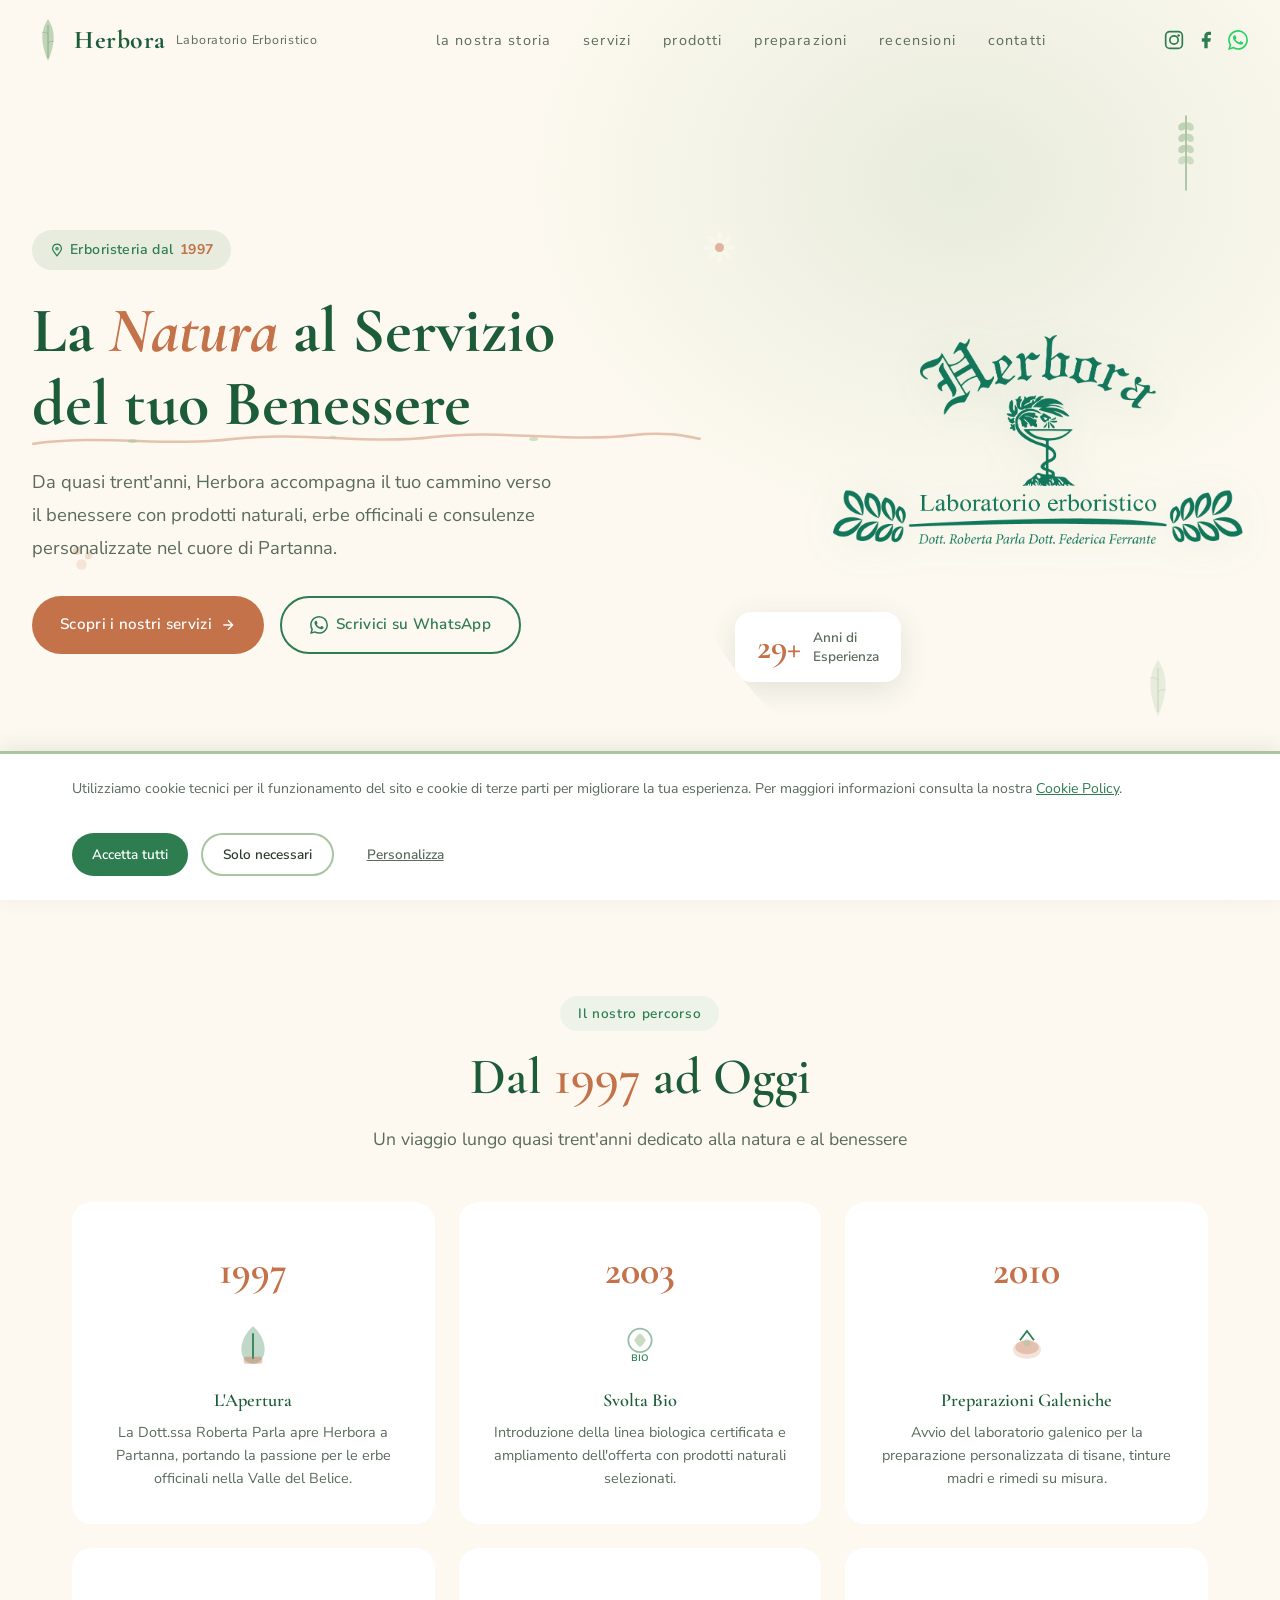
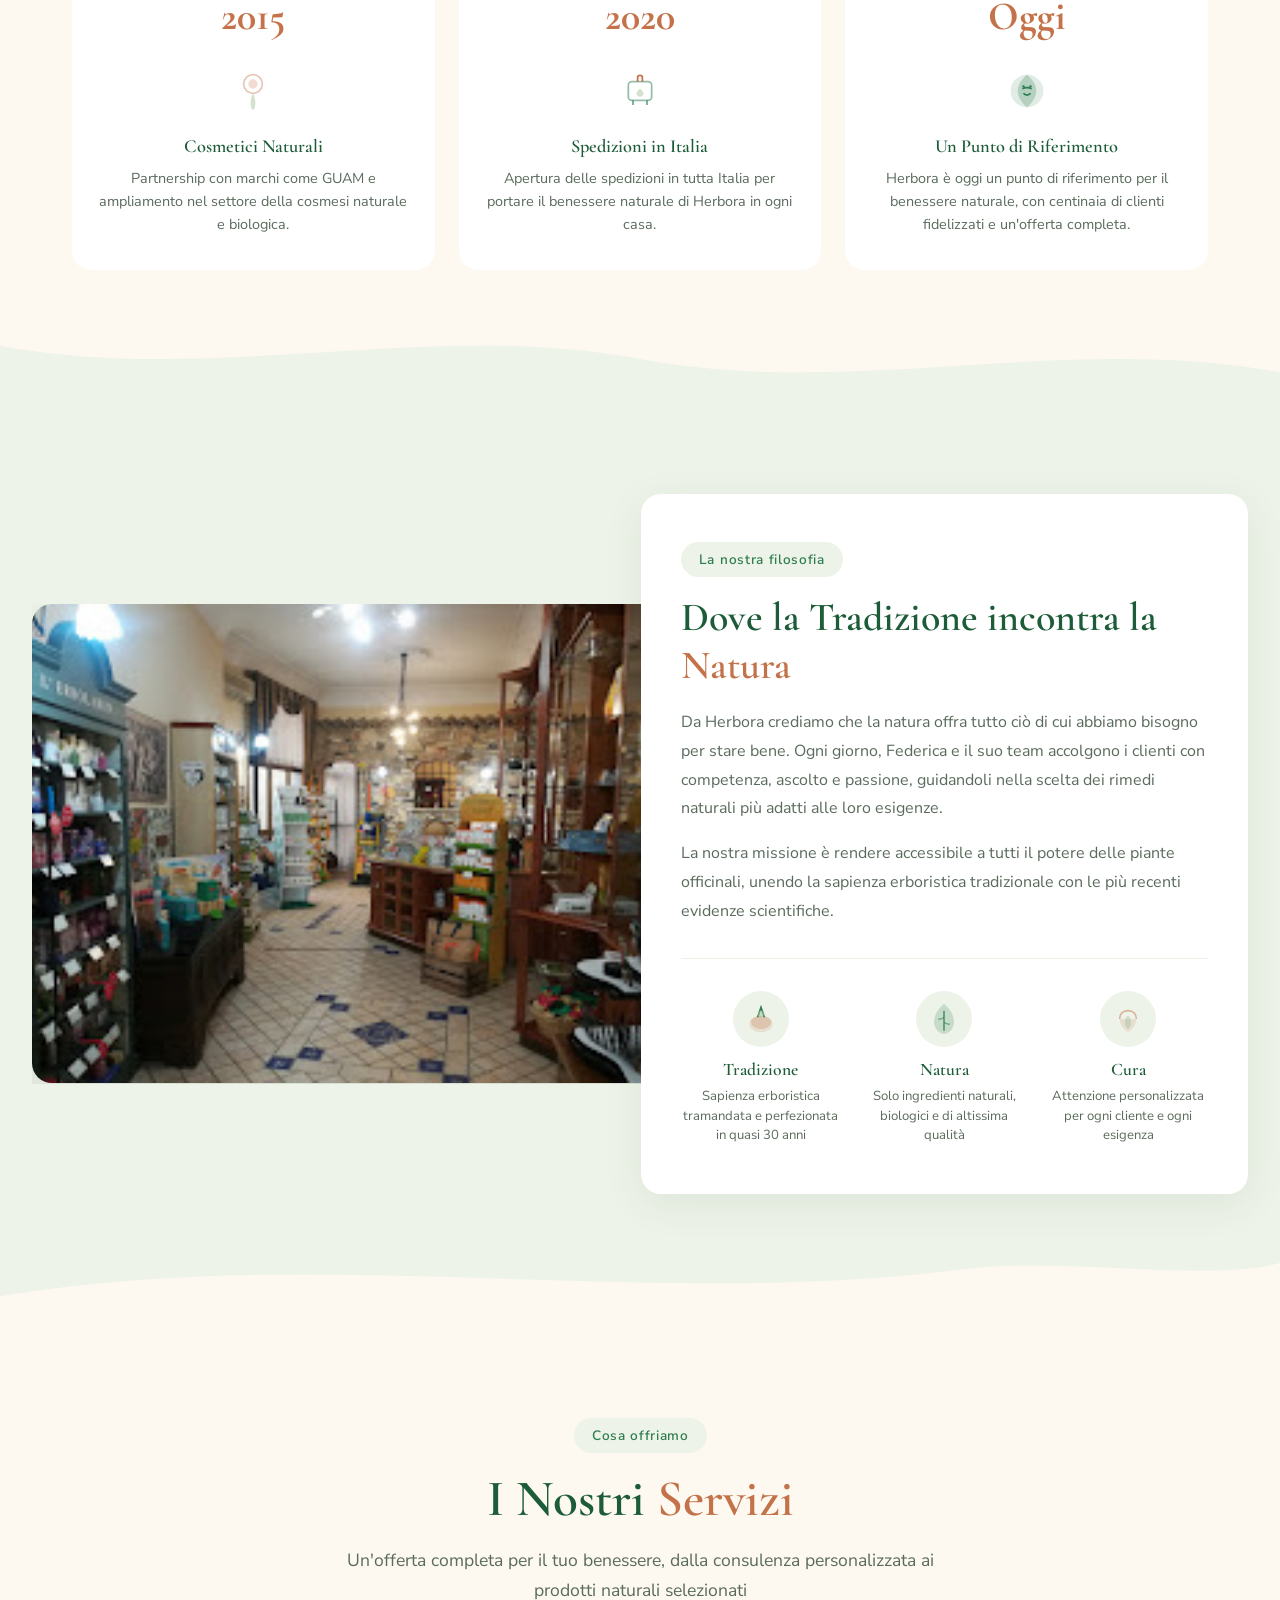
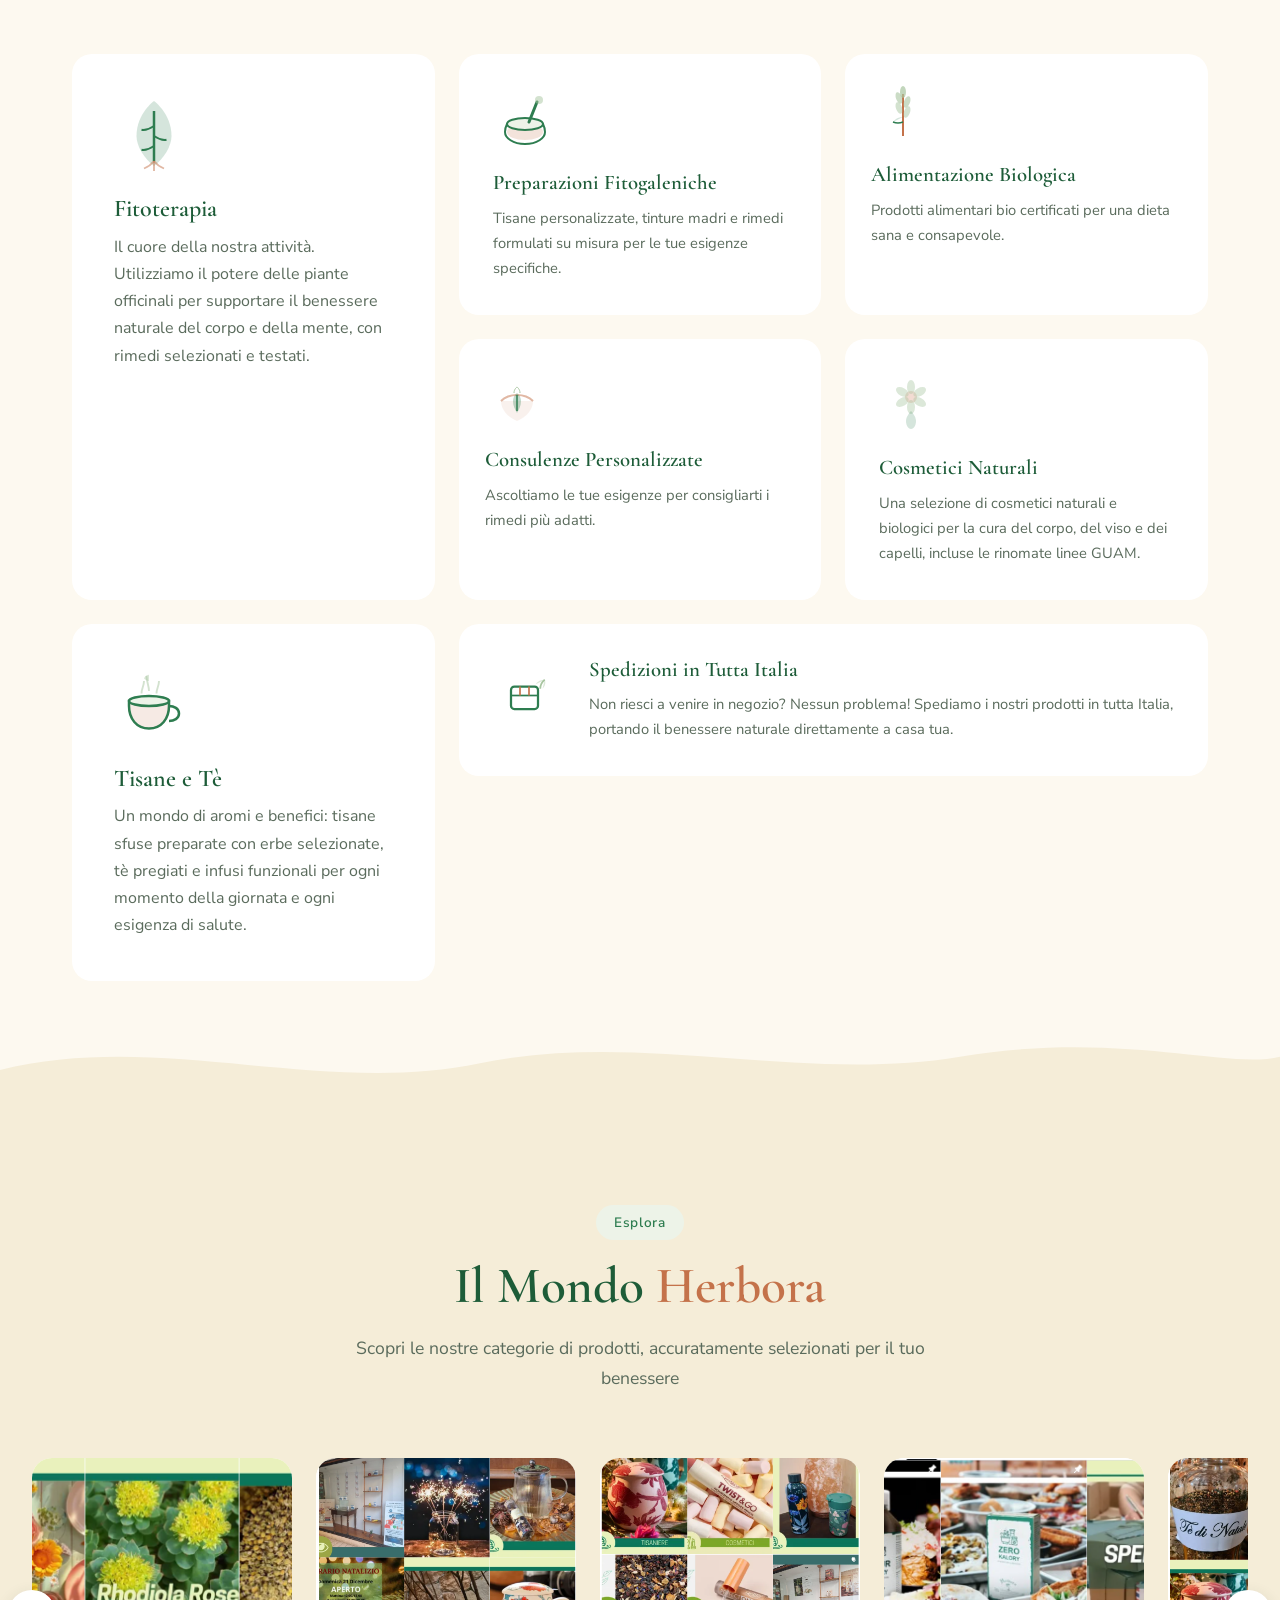
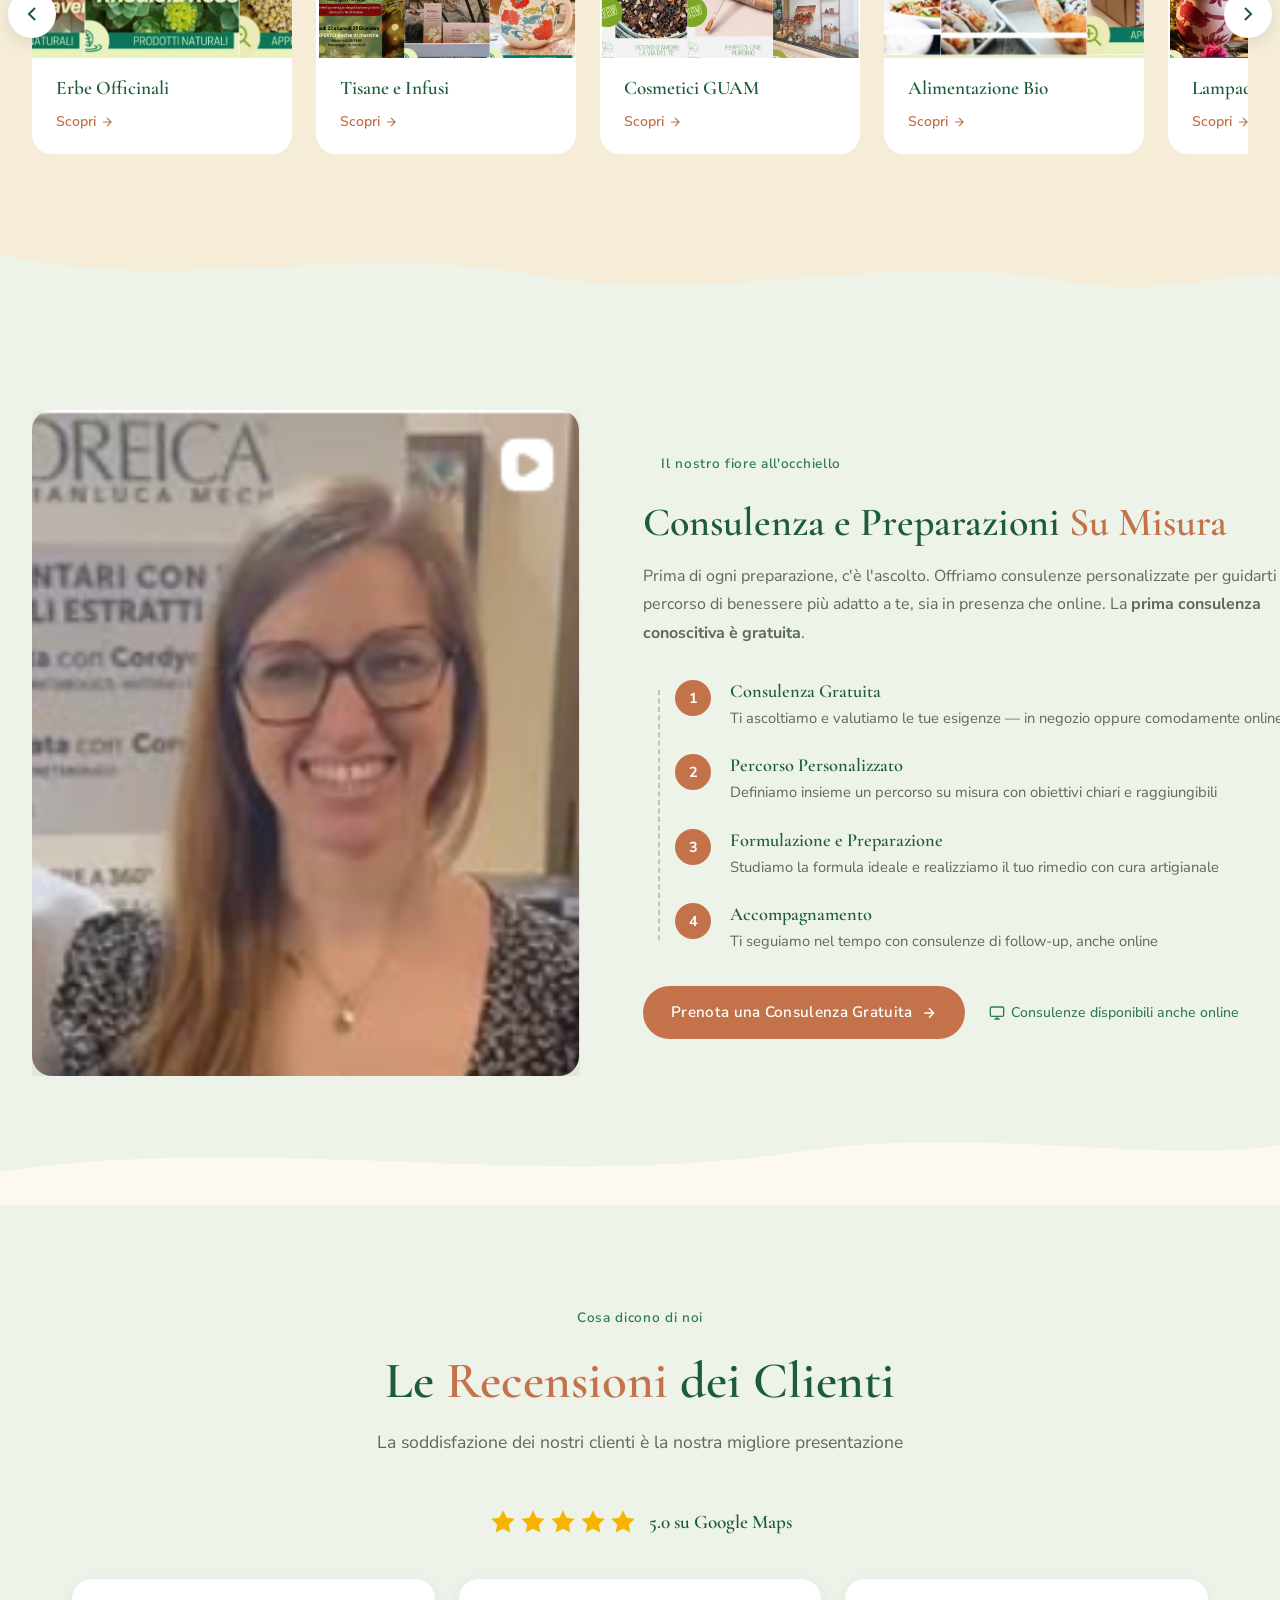
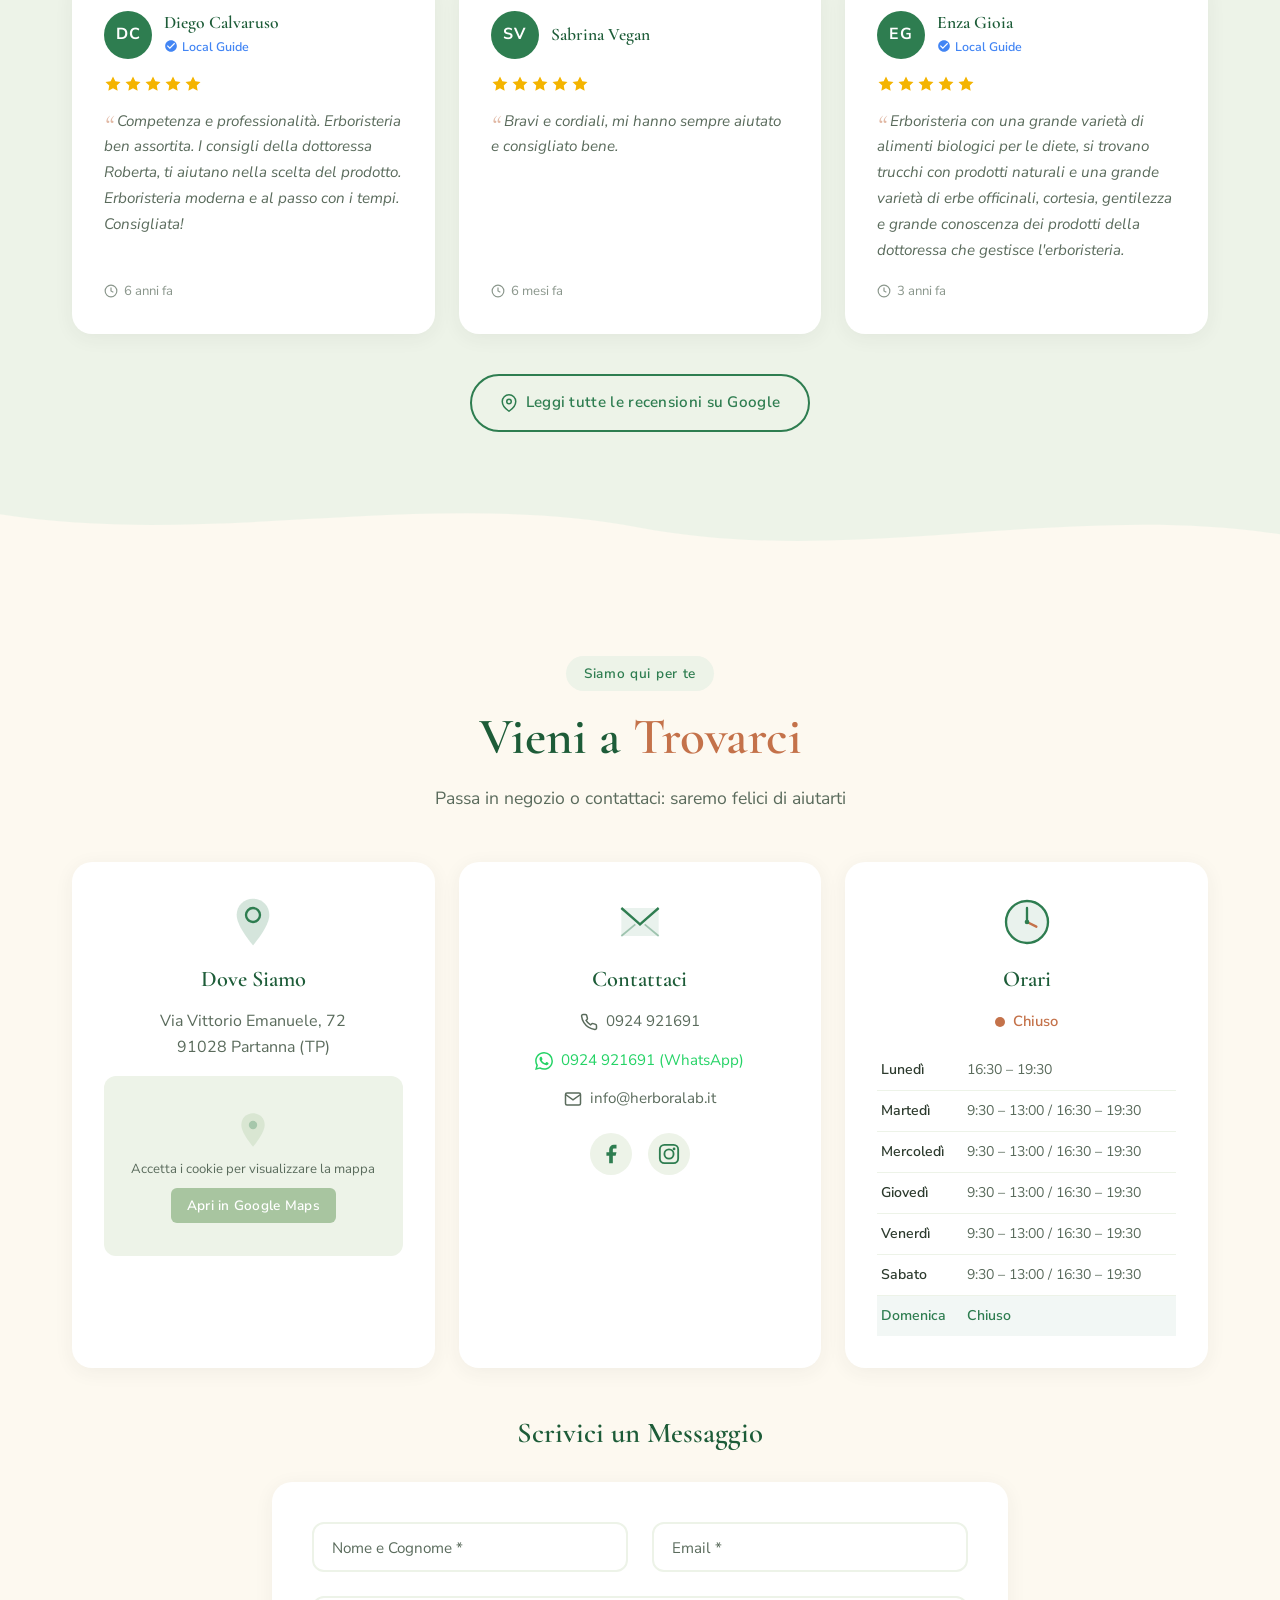
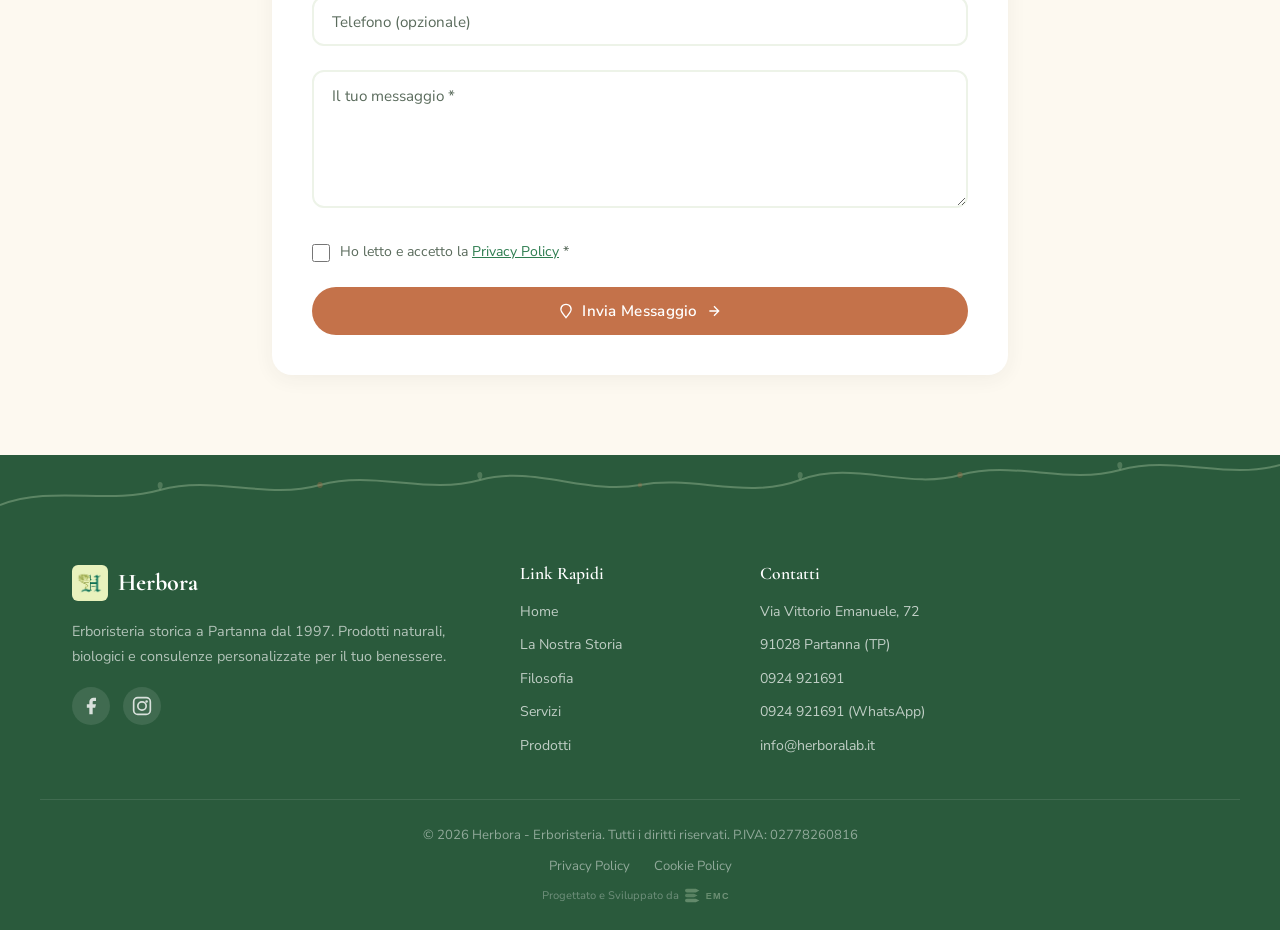
==== index.html @ 80532d03 "Mobile menu: replace WhatsApp button with 3 social icons, remove X close - Remove close button (menu" ====
<!DOCTYPE html>
<html lang="it">
<head>
    <meta charset="UTF-8">
    <meta name="viewport" content="width=device-width, initial-scale=1.0">
    <title>Herbora - Erboristeria a Partanna dal 1997 | Fitoterapia, Prodotti Naturali e Biologici</title>
    <meta name="description" content="Herbora, erboristeria storica a Partanna (TP) dal 1997. Fitoterapia, preparazioni galeniche, cosmetici naturali, alimentazione biologica e consulenze personalizzate con Federica Ferrante.">
    <meta name="keywords" content="erboristeria Partanna, fitoterapia, prodotti naturali, biologico, tisane, cosmetici naturali, preparazioni galeniche, Herbora, Federica Ferrante, erboristeria Trapani, integratori naturali">
    <meta name="author" content="Herbora - Erboristeria">
    <meta name="robots" content="index, follow">
    <link rel="canonical" href="https://herboralab.it/">

    <!-- Open Graph -->
    <meta property="og:type" content="website">
    <meta property="og:title" content="Herbora - Erboristeria a Partanna dal 1997">
    <meta property="og:description" content="La natura al servizio del tuo benessere. Fitoterapia, prodotti naturali e biologici, consulenze personalizzate.">
    <meta property="og:url" content="https://herboralab.it/">
    <meta property="og:site_name" content="Herbora">
    <meta property="og:locale" content="it_IT">

    <link rel="icon" type="image/x-icon" href="favicon.ico">

    <!-- Google Fonts -->
    <link rel="preconnect" href="https://fonts.googleapis.com">
    <link rel="preconnect" href="https://fonts.gstatic.com" crossorigin>
    <link href="https://fonts.googleapis.com/css2?family=Cormorant+Garamond:ital,wght@0,400;0,500;0,600;0,700;1,400;1,500&family=Nunito+Sans:wght@300;400;500;600;700&display=swap" rel="stylesheet">

    <link rel="stylesheet" href="css/style.css">

    <!-- Schema.org -->
    <script type="application/ld+json">
    {
        "@context": "https://schema.org",
        "@type": "HealthAndBeautyBusiness",
        "name": "Herbora - Erboristeria",
        "description": "Erboristeria storica a Partanna dal 1997. Fitoterapia, preparazioni galeniche, cosmetici naturali, alimentazione biologica e consulenze personalizzate.",
        "url": "https://herboralab.it",
        "telephone": "+390924921691",
        "email": "info@herboralab.it",
        "foundingDate": "1997",
        "founder": {
            "@type": "Person",
            "name": "Federica Ferrante"
        },
        "address": {
            "@type": "PostalAddress",
            "streetAddress": "Via Vittorio Emanuele, 72",
            "addressLocality": "Partanna",
            "addressRegion": "TP",
            "postalCode": "91028",
            "addressCountry": "IT"
        },
        "geo": {
            "@type": "GeoCoordinates",
            "latitude": 37.7284,
            "longitude": 12.8892
        },
        "openingHoursSpecification": [
            {
                "@type": "OpeningHoursSpecification",
                "dayOfWeek": "Monday",
                "opens": "16:30",
                "closes": "19:30"
            },
            {
                "@type": "OpeningHoursSpecification",
                "dayOfWeek": ["Tuesday","Wednesday","Thursday","Friday","Saturday"],
                "opens": "09:30",
                "closes": "13:00"
            },
            {
                "@type": "OpeningHoursSpecification",
                "dayOfWeek": ["Tuesday","Wednesday","Thursday","Friday","Saturday"],
                "opens": "16:30",
                "closes": "19:30"
            }
        ],
        "hasOfferCatalog": {
            "@type": "OfferCatalog",
            "name": "Servizi Herbora",
            "itemListElement": [
                {"@type": "Offer", "itemOffered": {"@type": "Service", "name": "Fitoterapia"}},
                {"@type": "Offer", "itemOffered": {"@type": "Service", "name": "Preparazioni Fitogaleniche"}},
                {"@type": "Offer", "itemOffered": {"@type": "Service", "name": "Alimentazione Biologica"}},
                {"@type": "Offer", "itemOffered": {"@type": "Service", "name": "Consulenze Personalizzate"}},
                {"@type": "Offer", "itemOffered": {"@type": "Service", "name": "Cosmetici Naturali"}},
                {"@type": "Offer", "itemOffered": {"@type": "Service", "name": "Tisane e Tè"}},
                {"@type": "Offer", "itemOffered": {"@type": "Service", "name": "Spedizioni in Italia"}}
            ]
        },
        "sameAs": [
            "https://www.facebook.com/Dott.ssaRobertaParla/?locale=it_IT",
            "https://www.instagram.com/herbora_parla?igsh=dG9mOWo2czh0NHE0"
        ]
    }
    </script>
</head>
<body>

    <!-- ========== NAVBAR ========== -->
    <nav class="navbar" id="navbar">
        <div class="navbar-container">
            <a href="#" class="navbar-brand">
                <svg class="navbar-logo" viewBox="0 0 50 80" xmlns="http://www.w3.org/2000/svg" aria-hidden="true">
                    <path d="M25 5 C15 20, 10 40, 25 75 C40 40, 35 20, 25 5z" fill="#A8C5A0" opacity="0.7"/>
                    <line x1="25" y1="15" x2="25" y2="70" stroke="#2E7D50" stroke-width="1.2" opacity="0.6"/>
                    <path d="M25 30 C20 25, 15 28, 15 28" fill="none" stroke="#2E7D50" stroke-width="0.8" opacity="0.5"/>
                    <path d="M25 45 C30 40, 35 43, 35 43" fill="none" stroke="#2E7D50" stroke-width="0.8" opacity="0.5"/>
                </svg>
                <span class="navbar-brand-text">Herbora</span>
                <span class="brand-subtitle">Laboratorio Erboristico</span>
            </a>

            <div class="navbar-links" id="navbarLinks">
                <a href="#storia" class="nav-link">la nostra storia</a>
                <a href="#servizi" class="nav-link">servizi</a>
                <a href="#prodotti" class="nav-link">prodotti</a>
                <a href="#preparazioni" class="nav-link">preparazioni</a>
                <a href="#recensioni" class="nav-link">recensioni</a>
                <a href="#contatti" class="nav-link">contatti</a>
            </div>

            <div class="navbar-social">
                <a href="https://www.instagram.com/herbora_parla?igsh=dG9mOWo2czh0NHE0" target="_blank" rel="noopener" aria-label="Instagram" class="navbar-social-link">
                    <svg width="20" height="20" viewBox="0 0 24 24" fill="none" stroke="currentColor" stroke-width="2"><rect x="2" y="2" width="20" height="20" rx="5"/><circle cx="12" cy="12" r="5"/><circle cx="17.5" cy="6.5" r="1.5" fill="currentColor" stroke="none"/></svg>
                </a>
                <a href="https://www.facebook.com/Dott.ssaRobertaParla/?locale=it_IT" target="_blank" rel="noopener" aria-label="Facebook" class="navbar-social-link">
                    <svg width="20" height="20" viewBox="0 0 24 24" fill="currentColor"><path d="M18 2h-3a5 5 0 00-5 5v3H7v4h3v8h4v-8h3l1-4h-4V7a1 1 0 011-1h3z"/></svg>
                </a>
                <a href="https://wa.me/390924921691?text=Ciao%2C%20vorrei%20informazioni%20sui%20vostri%20prodotti" target="_blank" rel="noopener" aria-label="WhatsApp" class="navbar-social-link navbar-social-wa">
                    <svg width="20" height="20" viewBox="0 0 24 24" fill="currentColor"><path d="M17.472 14.382c-.297-.149-1.758-.867-2.03-.967-.273-.099-.471-.148-.67.15-.197.297-.767.966-.94 1.164-.173.199-.347.223-.644.075-.297-.15-1.255-.463-2.39-1.475-.883-.788-1.48-1.761-1.653-2.059-.173-.297-.018-.458.13-.606.134-.133.298-.347.446-.52.149-.174.198-.298.298-.497.099-.198.05-.371-.025-.52-.075-.149-.669-1.612-.916-2.207-.242-.579-.487-.5-.669-.51-.173-.008-.371-.01-.57-.01-.198 0-.52.074-.792.372-.272.297-1.04 1.016-1.04 2.479 0 1.462 1.065 2.875 1.213 3.074.149.198 2.096 3.2 5.077 4.487.709.306 1.262.489 1.694.625.712.227 1.36.195 1.871.118.571-.085 1.758-.719 2.006-1.413.248-.694.248-1.289.173-1.413-.074-.124-.272-.198-.57-.347m-5.421 7.403h-.004a9.87 9.87 0 01-5.031-1.378l-.361-.214-3.741.982.998-3.648-.235-.374a9.86 9.86 0 01-1.51-5.26c.001-5.45 4.436-9.884 9.888-9.884 2.64 0 5.122 1.03 6.988 2.898a9.825 9.825 0 012.893 6.994c-.003 5.45-4.437 9.884-9.885 9.884m8.413-18.297A11.815 11.815 0 0012.05 0C5.495 0 .16 5.335.157 11.892c0 2.096.547 4.142 1.588 5.945L.057 24l6.305-1.654a11.882 11.882 0 005.683 1.448h.005c6.554 0 11.89-5.335 11.893-11.893a11.821 11.821 0 00-3.48-8.413z"/></svg>
                </a>
            </div>

            <!-- Mobile toggle -->
            <button class="navbar-toggle" id="navbarToggle" aria-label="Apri menu">
                <svg viewBox="0 0 24 24" width="28" height="28" fill="none" stroke="#2E7D50" stroke-width="2" stroke-linecap="round">
                    <line x1="3" y1="6" x2="21" y2="6"/>
                    <line x1="3" y1="12" x2="21" y2="12"/>
                    <line x1="3" y1="18" x2="21" y2="18"/>
                </svg>
            </button>
        </div>
    </nav>

    <!-- Mobile overlay -->
    <div class="mobile-overlay" id="mobileOverlay">
        <!-- Botanical SVG pattern background -->
        <svg class="mobile-overlay-pattern" viewBox="0 0 400 800" preserveAspectRatio="xMidYMid slice" xmlns="http://www.w3.org/2000/svg">
            <defs>
                <pattern id="botanicalPattern" x="0" y="0" width="200" height="200" patternUnits="userSpaceOnUse">
                    <path d="M50 10c0 0-20 15-20 40s10 30 20 40c10-10 20-15 20-40S50 10 50 10z" fill="none" stroke="#A8C5A0" stroke-width="0.5" opacity="0.3"/>
                    <path d="M150 60c0 0-15 10-15 30s7 22 15 30c8-8 15-10 15-30S150 60 150 60z" fill="none" stroke="#A8C5A0" stroke-width="0.5" opacity="0.2"/>
                    <circle cx="100" cy="150" r="8" fill="none" stroke="#A8C5A0" stroke-width="0.5" opacity="0.15"/>
                    <path d="M100 142 L100 158" fill="none" stroke="#A8C5A0" stroke-width="0.5" opacity="0.15"/>
                </pattern>
            </defs>
            <rect width="100%" height="100%" fill="url(#botanicalPattern)"/>
        </svg>
        <div class="mobile-nav-links">
            <a href="#storia" class="mobile-link">La nostra storia</a>
            <a href="#filosofia" class="mobile-link">Filosofia</a>
            <a href="#servizi" class="mobile-link">Servizi</a>
            <a href="#prodotti" class="mobile-link">Prodotti</a>
            <a href="#preparazioni" class="mobile-link">Preparazioni</a>
            <a href="#recensioni" class="mobile-link">Recensioni</a>
            <a href="#contatti" class="mobile-link">Contatti</a>
            <div class="mobile-social">
                <a href="https://www.instagram.com/herbora_parla?igsh=dG9mOWo2czh0NHE0" target="_blank" rel="noopener" aria-label="Instagram" class="mobile-social-link">
                    <svg width="24" height="24" viewBox="0 0 24 24" fill="none" stroke="currentColor" stroke-width="2"><rect x="2" y="2" width="20" height="20" rx="5"/><circle cx="12" cy="12" r="5"/><circle cx="17.5" cy="6.5" r="1.5" fill="currentColor" stroke="none"/></svg>
                </a>
                <a href="https://www.facebook.com/Dott.ssaRobertaParla/?locale=it_IT" target="_blank" rel="noopener" aria-label="Facebook" class="mobile-social-link">
                    <svg width="24" height="24" viewBox="0 0 24 24" fill="currentColor"><path d="M18 2h-3a5 5 0 00-5 5v3H7v4h3v8h4v-8h3l1-4h-4V7a1 1 0 011-1h3z"/></svg>
                </a>
                <a href="https://wa.me/390924921691?text=Ciao%2C%20vorrei%20informazioni%20sui%20vostri%20prodotti" target="_blank" rel="noopener" aria-label="WhatsApp" class="mobile-social-link mobile-social-wa">
                    <svg width="24" height="24" viewBox="0 0 24 24" fill="currentColor"><path d="M17.472 14.382c-.297-.149-1.758-.867-2.03-.967-.273-.099-.471-.148-.67.15-.197.297-.767.966-.94 1.164-.173.199-.347.223-.644.075-.297-.15-1.255-.463-2.39-1.475-.883-.788-1.48-1.761-1.653-2.059-.173-.297-.018-.458.13-.606.134-.133.298-.347.446-.52.149-.174.198-.298.298-.497.099-.198.05-.371-.025-.52-.075-.149-.669-1.612-.916-2.207-.242-.579-.487-.5-.669-.51-.173-.008-.371-.01-.57-.01-.198 0-.52.074-.792.372-.272.297-1.04 1.016-1.04 2.479 0 1.462 1.065 2.875 1.213 3.074.149.198 2.096 3.2 5.077 4.487.709.306 1.262.489 1.694.625.712.227 1.36.195 1.871.118.571-.085 1.758-.719 2.006-1.413.248-.694.248-1.289.173-1.413-.074-.124-.272-.198-.57-.347m-5.421 7.403h-.004a9.87 9.87 0 01-5.031-1.378l-.361-.214-3.741.982.998-3.648-.235-.374a9.86 9.86 0 01-1.51-5.26c.001-5.45 4.436-9.884 9.888-9.884 2.64 0 5.122 1.03 6.988 2.898a9.825 9.825 0 012.893 6.994c-.003 5.45-4.437 9.884-9.885 9.884m8.413-18.297A11.815 11.815 0 0012.05 0C5.495 0 .16 5.335.157 11.892c0 2.096.547 4.142 1.588 5.945L.057 24l6.305-1.654a11.882 11.882 0 005.683 1.448h.005c6.554 0 11.89-5.335 11.893-11.893a11.821 11.821 0 00-3.48-8.413z"/></svg>
                </a>
            </div>
        </div>
    </div>

    <!-- ========== HERO ========== -->
    <section class="hero" id="hero">
        <!-- Radial wash -->
        <div class="hero-wash"></div>

        <!-- Floating botanicals -->
        <svg class="hero-botanical hero-botanical-1" viewBox="0 0 80 120" xmlns="http://www.w3.org/2000/svg">
            <!-- Rosemary sprig -->
            <line x1="40" y1="10" x2="40" y2="110" stroke="#7BA374" stroke-width="1.5"/>
            <path d="M40 20 C35 18, 28 22, 30 28 C32 32, 38 30, 40 26" fill="#A8C5A0" opacity="0.7"/>
            <path d="M40 20 C45 18, 52 22, 50 28 C48 32, 42 30, 40 26" fill="#A8C5A0" opacity="0.6"/>
            <path d="M40 35 C35 33, 28 37, 30 43 C32 47, 38 45, 40 41" fill="#A8C5A0" opacity="0.7"/>
            <path d="M40 35 C45 33, 52 37, 50 43 C48 47, 42 45, 40 41" fill="#A8C5A0" opacity="0.6"/>
            <path d="M40 50 C35 48, 28 52, 30 58 C32 62, 38 60, 40 56" fill="#A8C5A0" opacity="0.7"/>
            <path d="M40 50 C45 48, 52 52, 50 58 C48 62, 42 60, 40 56" fill="#A8C5A0" opacity="0.6"/>
            <path d="M40 65 C35 63, 28 67, 30 73 C32 77, 38 75, 40 71" fill="#A8C5A0" opacity="0.5"/>
            <path d="M40 65 C45 63, 52 67, 50 73 C48 77, 42 75, 40 71" fill="#A8C5A0" opacity="0.5"/>
        </svg>

        <svg class="hero-botanical hero-botanical-2" viewBox="0 0 60 60" xmlns="http://www.w3.org/2000/svg">
            <!-- Chamomile -->
            <circle cx="30" cy="30" r="6" fill="#D4896A" opacity="0.6"/>
            <ellipse cx="30" cy="16" rx="4" ry="8" fill="#FDF9F0" opacity="0.5" transform="rotate(0 30 30)"/>
            <ellipse cx="30" cy="16" rx="4" ry="8" fill="#FDF9F0" opacity="0.5" transform="rotate(45 30 30)"/>
            <ellipse cx="30" cy="16" rx="4" ry="8" fill="#FDF9F0" opacity="0.5" transform="rotate(90 30 30)"/>
            <ellipse cx="30" cy="16" rx="4" ry="8" fill="#FDF9F0" opacity="0.5" transform="rotate(135 30 30)"/>
            <ellipse cx="30" cy="16" rx="4" ry="8" fill="#FDF9F0" opacity="0.5" transform="rotate(180 30 30)"/>
            <ellipse cx="30" cy="16" rx="4" ry="8" fill="#FDF9F0" opacity="0.5" transform="rotate(225 30 30)"/>
            <ellipse cx="30" cy="16" rx="4" ry="8" fill="#FDF9F0" opacity="0.5" transform="rotate(270 30 30)"/>
            <ellipse cx="30" cy="16" rx="4" ry="8" fill="#FDF9F0" opacity="0.5" transform="rotate(315 30 30)"/>
        </svg>

        <svg class="hero-botanical hero-botanical-3" viewBox="0 0 50 80" xmlns="http://www.w3.org/2000/svg">
            <!-- Single leaf -->
            <path d="M25 5 C15 20, 10 40, 25 75 C40 40, 35 20, 25 5z" fill="#A8C5A0" opacity="0.25"/>
            <line x1="25" y1="15" x2="25" y2="70" stroke="#7BA374" stroke-width="1" opacity="0.4"/>
            <path d="M25 30 C20 25, 15 28, 15 28" fill="none" stroke="#7BA374" stroke-width="0.8" opacity="0.3"/>
            <path d="M25 45 C30 40, 35 43, 35 43" fill="none" stroke="#7BA374" stroke-width="0.8" opacity="0.3"/>
        </svg>

        <svg class="hero-botanical hero-botanical-4" viewBox="0 0 40 40" xmlns="http://www.w3.org/2000/svg">
            <!-- Small berries -->
            <circle cx="15" cy="12" r="5" fill="#C4724A" opacity="0.25"/>
            <circle cx="28" cy="18" r="4" fill="#C4724A" opacity="0.2"/>
            <circle cx="20" cy="28" r="6" fill="#C4724A" opacity="0.15"/>
            <line x1="15" y1="12" x2="20" y2="5" stroke="#7BA374" stroke-width="0.8" opacity="0.3"/>
            <line x1="28" y1="18" x2="30" y2="10" stroke="#7BA374" stroke-width="0.8" opacity="0.3"/>
        </svg>

        <div class="hero-container">
            <div class="hero-content" data-organic="leaf-wipe">
                <span class="hero-badge">
                    <svg width="14" height="14" viewBox="0 0 24 24" fill="none" stroke="currentColor" stroke-width="2"><path d="M12 2C6 2 2 8 6 14c2 3 6 8 6 8s4-5 6-8c4-6 0-12-6-12z"/><circle cx="12" cy="10" r="2"/></svg>
                    Erboristeria dal <strong style="color:var(--terracotta)">1997</strong>
                </span>
                <h1 class="hero-title">
                    La <span class="hero-title-accent">Natura</span> al Servizio<br>
                    del tuo Benessere
                    <!-- Vine underline SVG -->
                    <svg class="hero-vine-underline" viewBox="0 0 300 20" xmlns="http://www.w3.org/2000/svg" preserveAspectRatio="none">
                        <path d="M0 15 C30 5, 60 18, 90 10 C120 2, 150 16, 180 8 C210 0, 240 14, 270 6 C285 2, 295 8, 300 10" fill="none" stroke="#C4724A" stroke-width="2.5" opacity="0.4"/>
                        <circle cx="45" cy="12" r="2" fill="#A8C5A0" opacity="0.5"/>
                        <circle cx="135" cy="8" r="1.5" fill="#A8C5A0" opacity="0.4"/>
                        <circle cx="225" cy="10" r="2" fill="#A8C5A0" opacity="0.5"/>
                    </svg>
                </h1>
                <p class="hero-subtitle">Da quasi trent'anni, Herbora accompagna il tuo cammino verso il benessere con prodotti naturali, erbe officinali e consulenze personalizzate nel cuore di Partanna.</p>
                <div class="hero-ctas">
                    <a href="#contatti" class="btn btn-primary">
                        Scopri i nostri servizi
                        <svg width="16" height="16" viewBox="0 0 24 24" fill="none" stroke="currentColor" stroke-width="2"><path d="M5 12h14M12 5l7 7-7 7"/></svg>
                    </a>
                    <a href="https://wa.me/390924921691?text=Ciao%2C%20vorrei%20informazioni%20sui%20vostri%20prodotti" class="btn btn-whatsapp" target="_blank" rel="noopener">
                        <svg width="18" height="18" viewBox="0 0 24 24" fill="currentColor"><path d="M17.472 14.382c-.297-.149-1.758-.867-2.03-.967-.273-.099-.471-.148-.67.15-.197.297-.767.966-.94 1.164-.173.199-.347.223-.644.075-.297-.15-1.255-.463-2.39-1.475-.883-.788-1.48-1.761-1.653-2.059-.173-.297-.018-.458.13-.606.134-.133.298-.347.446-.52.149-.174.198-.298.298-.497.099-.198.05-.371-.025-.52-.075-.149-.669-1.612-.916-2.207-.242-.579-.487-.5-.669-.51-.173-.008-.371-.01-.57-.01-.198 0-.52.074-.792.372-.272.297-1.04 1.016-1.04 2.479 0 1.462 1.065 2.875 1.213 3.074.149.198 2.096 3.2 5.077 4.487.709.306 1.262.489 1.694.625.712.227 1.36.195 1.871.118.571-.085 1.758-.719 2.006-1.413.248-.694.248-1.289.173-1.413-.074-.124-.272-.198-.57-.347m-5.421 7.403h-.004a9.87 9.87 0 01-5.031-1.378l-.361-.214-3.741.982.998-3.648-.235-.374a9.86 9.86 0 01-1.51-5.26c.001-5.45 4.436-9.884 9.888-9.884 2.64 0 5.122 1.03 6.988 2.898a9.825 9.825 0 012.893 6.994c-.003 5.45-4.437 9.884-9.885 9.884m8.413-18.297A11.815 11.815 0 0012.05 0C5.495 0 .16 5.335.157 11.892c0 2.096.547 4.142 1.588 5.945L.057 24l6.305-1.654a11.882 11.882 0 005.683 1.448h.005c6.554 0 11.89-5.335 11.893-11.893a11.821 11.821 0 00-3.48-8.413z"/></svg>
                        Scrivici su WhatsApp
                    </a>
                </div>
            </div>

            <div class="hero-visual" data-organic="grow">
                <div class="hero-image-wrapper">
                    <img class="hero-logo" src="images/logo/PNG/Herbora-logo-2022-sistemato-02_Tavola disegno 1.png" alt="Herbora Laboratorio Erboristico - Logo" loading="eager">
                </div>
                <div class="hero-experience-card" data-organic="bloom">
                    <span class="hero-experience-number" id="anniEsperienza">27+</span>
                    <span class="hero-experience-text">Anni di<br>Esperienza</span>
                </div>
            </div>
        </div>

        <!-- Wave divider -->
        <div class="wave-divider">
            <svg viewBox="0 0 1440 120" preserveAspectRatio="none" xmlns="http://www.w3.org/2000/svg">
                <path d="M0,60 C180,120 360,0 540,60 C720,120 900,0 1080,60 C1260,120 1380,80 1440,60 L1440,120 L0,120Z" fill="#FDF9F0"/>
            </svg>
        </div>
    </section>

    <!-- ========== STORIA - Timeline ========== -->
    <section class="storia" id="storia">
        <div class="section-container">
            <span class="section-badge" data-organic="bloom">Il nostro percorso</span>
            <h2 class="section-title" data-organic="leaf-wipe">Dal <span class="accent">1997</span> ad Oggi</h2>
            <p class="section-subtitle" data-organic="leaf-wipe">Un viaggio lungo quasi trent'anni dedicato alla natura e al benessere</p>
        </div>

        <div class="timeline-grid" id="timelineTrack">
            <div class="timeline-node" data-organic="grow">
                <div class="timeline-year">1997</div>
                <div class="timeline-icon">
                    <svg viewBox="0 0 48 48" xmlns="http://www.w3.org/2000/svg">
                        <path d="M24 8c0 0-10 8-10 20c0 6 4 12 10 12s10-6 10-12c0-12-10-20-10-20z" fill="#2E7D50" opacity="0.3"/>
                        <line x1="24" y1="14" x2="24" y2="36" stroke="#2E7D50" stroke-width="1.5"/>
                        <rect x="16" y="34" width="16" height="6" rx="2" fill="#C4724A" opacity="0.4"/>
                    </svg>
                </div>
                <h3 class="timeline-title">L'Apertura</h3>
                <p class="timeline-desc">La Dott.ssa Roberta Parla apre Herbora a Partanna, portando la passione per le erbe officinali nella Valle del Belice.</p>
            </div>

            <div class="timeline-node" data-organic="grow">
                <div class="timeline-year">2003</div>
                <div class="timeline-icon">
                    <svg viewBox="0 0 48 48" xmlns="http://www.w3.org/2000/svg">
                        <circle cx="24" cy="20" r="10" fill="none" stroke="#2E7D50" stroke-width="1.5" opacity="0.5"/>
                        <path d="M24 14c-3 2-5 6-5 6s2 4 5 6c3-2 5-6 5-6s-2-4-5-6z" fill="#A8C5A0" opacity="0.6"/>
                        <text x="24" y="38" text-anchor="middle" font-family="Nunito Sans" font-size="8" fill="#2E7D50" font-weight="600">BIO</text>
                    </svg>
                </div>
                <h3 class="timeline-title">Svolta Bio</h3>
                <p class="timeline-desc">Introduzione della linea biologica certificata e ampliamento dell'offerta con prodotti naturali selezionati.</p>
            </div>

            <div class="timeline-node" data-organic="grow">
                <div class="timeline-year">2010</div>
                <div class="timeline-icon">
                    <svg viewBox="0 0 48 48" xmlns="http://www.w3.org/2000/svg">
                        <ellipse cx="24" cy="28" rx="12" ry="8" fill="#C4724A" opacity="0.2"/>
                        <ellipse cx="24" cy="26" rx="10" ry="6" fill="#C4724A" opacity="0.3"/>
                        <path d="M18 20 L24 12 L30 20" fill="none" stroke="#2E7D50" stroke-width="1.5"/>
                        <circle cx="24" cy="22" r="3" fill="#A8C5A0" opacity="0.5"/>
                    </svg>
                </div>
                <h3 class="timeline-title">Preparazioni Galeniche</h3>
                <p class="timeline-desc">Avvio del laboratorio galenico per la preparazione personalizzata di tisane, tinture madri e rimedi su misura.</p>
            </div>

            <div class="timeline-node" data-organic="grow">
                <div class="timeline-year">2015</div>
                <div class="timeline-icon">
                    <svg viewBox="0 0 48 48" xmlns="http://www.w3.org/2000/svg">
                        <circle cx="24" cy="18" r="8" fill="none" stroke="#C4724A" stroke-width="1.5" opacity="0.4"/>
                        <circle cx="24" cy="18" r="4" fill="#D4896A" opacity="0.3"/>
                        <path d="M24 26c0 0-2 4-2 8s1 6 2 6s2-2 2-6s-2-8-2-8z" fill="#A8C5A0" opacity="0.5"/>
                    </svg>
                </div>
                <h3 class="timeline-title">Cosmetici Naturali</h3>
                <p class="timeline-desc">Partnership con marchi come GUAM e ampliamento nel settore della cosmesi naturale e biologica.</p>
            </div>

            <div class="timeline-node" data-organic="grow">
                <div class="timeline-year">2020</div>
                <div class="timeline-icon">
                    <svg viewBox="0 0 48 48" xmlns="http://www.w3.org/2000/svg">
                        <rect x="14" y="16" width="20" height="16" rx="3" fill="none" stroke="#2E7D50" stroke-width="1.5" opacity="0.5"/>
                        <path d="M18 32 L18 36" stroke="#2E7D50" stroke-width="1"/>
                        <path d="M30 32 L30 36" stroke="#2E7D50" stroke-width="1"/>
                        <path d="M22 16 L22 12 C22 10, 26 10, 26 12 L26 16" fill="none" stroke="#C4724A" stroke-width="1.5"/>
                        <path d="M24 22c0 0-3 2-3 4s1.5 3 3 3s3-1 3-3s-3-4-3-4z" fill="#A8C5A0" opacity="0.5"/>
                    </svg>
                </div>
                <h3 class="timeline-title">Spedizioni in Italia</h3>
                <p class="timeline-desc">Apertura delle spedizioni in tutta Italia per portare il benessere naturale di Herbora in ogni casa.</p>
            </div>

            <div class="timeline-node" data-organic="grow">
                <div class="timeline-year">Oggi</div>
                <div class="timeline-icon">
                    <svg viewBox="0 0 48 48" xmlns="http://www.w3.org/2000/svg">
                        <circle cx="24" cy="24" r="14" fill="#2E7D50" opacity="0.15"/>
                        <path d="M24 10c0 0-8 6-8 14c0 4 3 10 8 14c5-4 8-10 8-14c0-8-8-14-8-14z" fill="#2E7D50" opacity="0.25"/>
                        <path d="M20 22c2-1 4-1 4-1s2 0 4 1" fill="none" stroke="#2E7D50" stroke-width="1.5"/>
                        <circle cx="21" cy="20" r="1" fill="#2E7D50"/>
                        <circle cx="27" cy="20" r="1" fill="#2E7D50"/>
                        <path d="M21 26c1.5 2 4.5 2 6 0" fill="none" stroke="#2E7D50" stroke-width="1.5"/>
                    </svg>
                </div>
                <h3 class="timeline-title">Un Punto di Riferimento</h3>
                <p class="timeline-desc">Herbora è oggi un punto di riferimento per il benessere naturale, con centinaia di clienti fidelizzati e un'offerta completa.</p>
            </div>
        </div>

        <!-- Wave divider -->
        <div class="wave-divider wave-divider-sage">
            <svg viewBox="0 0 1440 120" preserveAspectRatio="none" xmlns="http://www.w3.org/2000/svg">
                <path d="M0,40 C240,100 480,0 720,60 C960,120 1200,20 1440,80 L1440,120 L0,120Z" fill="#EDF3E8"/>
            </svg>
        </div>
    </section>

    <!-- ========== FILOSOFIA ========== -->
    <section class="filosofia" id="filosofia">
        <div class="filosofia-container">
            <div class="filosofia-image" data-organic="leaf-wipe">
                <div class="filosofia-image-inner">
                    <img src="images/negozio6.jpg" alt="Interno Erboristeria Herbora - Prodotti naturali e biologici" loading="lazy">
                </div>
            </div>
            <div class="filosofia-card" data-organic="grow">
                <span class="section-badge">La nostra filosofia</span>
                <h2 class="filosofia-title">Dove la Tradizione incontra la <span class="accent">Natura</span></h2>
                <p class="filosofia-text">Da Herbora crediamo che la natura offra tutto ciò di cui abbiamo bisogno per stare bene. Ogni giorno, Federica e il suo team accolgono i clienti con competenza, ascolto e passione, guidandoli nella scelta dei rimedi naturali più adatti alle loro esigenze.</p>
                <p class="filosofia-text">La nostra missione è rendere accessibile a tutti il potere delle piante officinali, unendo la sapienza erboristica tradizionale con le più recenti evidenze scientifiche.</p>

                <div class="filosofia-values">
                    <div class="filosofia-value">
                        <div class="filosofia-value-icon">
                            <svg viewBox="0 0 48 48" xmlns="http://www.w3.org/2000/svg">
                                <ellipse cx="24" cy="30" rx="14" ry="10" fill="#C4724A" opacity="0.15"/>
                                <ellipse cx="24" cy="28" rx="12" ry="8" fill="#C4724A" opacity="0.25"/>
                                <path d="M20 22 L24 10 L28 22" fill="none" stroke="#2E7D50" stroke-width="2"/>
                                <circle cx="24" cy="18" r="4" fill="#A8C5A0" opacity="0.5"/>
                            </svg>
                        </div>
                        <h4>Tradizione</h4>
                        <p>Sapienza erboristica tramandata e perfezionata in quasi 30 anni</p>
                    </div>
                    <div class="filosofia-value">
                        <div class="filosofia-value-icon">
                            <svg viewBox="0 0 48 48" xmlns="http://www.w3.org/2000/svg">
                                <path d="M24 6c0 0-12 8-12 22c0 6 5 14 12 14s12-8 12-14c0-14-12-22-12-22z" fill="#2E7D50" opacity="0.2"/>
                                <line x1="24" y1="14" x2="24" y2="38" stroke="#2E7D50" stroke-width="1.5"/>
                                <path d="M24 22c-4 3-7 2-7 2" fill="none" stroke="#2E7D50" stroke-width="1"/>
                                <path d="M24 28c4 3 7 2 7 2" fill="none" stroke="#2E7D50" stroke-width="1"/>
                            </svg>
                        </div>
                        <h4>Natura</h4>
                        <p>Solo ingredienti naturali, biologici e di altissima qualità</p>
                    </div>
                    <div class="filosofia-value">
                        <div class="filosofia-value-icon">
                            <svg viewBox="0 0 48 48" xmlns="http://www.w3.org/2000/svg">
                                <path d="M14 24c0-6 4-10 10-10s10 4 10 10" fill="none" stroke="#C4724A" stroke-width="2" opacity="0.5"/>
                                <path d="M14 24c0 6 4 12 10 16c6-4 10-10 10-16" fill="#C4724A" opacity="0.15"/>
                                <path d="M24 20c0 0-4 4-4 8s2 6 4 8c2-2 4-4 4-8s-4-8-4-8z" fill="#A8C5A0" opacity="0.5"/>
                            </svg>
                        </div>
                        <h4>Cura</h4>
                        <p>Attenzione personalizzata per ogni cliente e ogni esigenza</p>
                    </div>
                </div>
            </div>
        </div>

        <!-- Wave divider -->
        <div class="wave-divider">
            <svg viewBox="0 0 1440 120" preserveAspectRatio="none" xmlns="http://www.w3.org/2000/svg">
                <path d="M0,80 C360,0 720,100 1080,40 C1200,20 1360,60 1440,30 L1440,120 L0,120Z" fill="#FDF9F0"/>
            </svg>
        </div>
    </section>

    <!-- ========== SERVIZI ========== -->
    <section class="servizi" id="servizi">
        <div class="section-container">
            <span class="section-badge" data-organic="bloom">Cosa offriamo</span>
            <h2 class="section-title" data-organic="leaf-wipe">I Nostri <span class="accent">Servizi</span></h2>
            <p class="section-subtitle" data-organic="leaf-wipe">Un'offerta completa per il tuo benessere, dalla consulenza personalizzata ai prodotti naturali selezionati</p>
        </div>

        <div class="servizi-masonry">
            <!-- 1. Fitoterapia (GRANDE) -->
            <div class="servizio-card servizio-lg" data-organic="grow">
                <div class="servizio-icon">
                    <svg viewBox="0 0 64 64" xmlns="http://www.w3.org/2000/svg">
                        <path d="M32 4c0 0-14 10-14 28c0 8 6 18 14 24c8-6 14-16 14-24c0-18-14-28-14-28z" fill="#2E7D50" opacity="0.2"/>
                        <line x1="32" y1="12" x2="32" y2="52" stroke="#2E7D50" stroke-width="2"/>
                        <path d="M32 24c-6 4-10 3-10 3" fill="none" stroke="#2E7D50" stroke-width="1.5"/>
                        <path d="M32 32c6 4 10 3 10 3" fill="none" stroke="#2E7D50" stroke-width="1.5"/>
                        <path d="M32 40c-6 4-10 3-10 3" fill="none" stroke="#2E7D50" stroke-width="1.5"/>
                        <!-- Roots -->
                        <path d="M32 52c-3 4-8 6-8 6" fill="none" stroke="#C4724A" stroke-width="1.5" opacity="0.5"/>
                        <path d="M32 52c0 4 0 8 0 8" fill="none" stroke="#C4724A" stroke-width="1.5" opacity="0.5"/>
                        <path d="M32 52c3 4 8 6 8 6" fill="none" stroke="#C4724A" stroke-width="1.5" opacity="0.5"/>
                    </svg>
                </div>
                <h3 class="servizio-title">Fitoterapia</h3>
                <p class="servizio-desc">Il cuore della nostra attività. Utilizziamo il potere delle piante officinali per supportare il benessere naturale del corpo e della mente, con rimedi selezionati e testati.</p>
            </div>

            <!-- 2. Preparazioni Fitogaleniche (MEDIA ALTA) -->
            <div class="servizio-card servizio-md" data-organic="grow">
                <div class="servizio-icon">
                    <svg viewBox="0 0 64 64" xmlns="http://www.w3.org/2000/svg">
                        <!-- Mortar -->
                        <ellipse cx="32" cy="44" rx="18" ry="8" fill="#C4724A" opacity="0.2"/>
                        <path d="M14 36c0 0-2 4-2 8c0 6 8 12 20 12s20-6 20-12c0-4-2-8-2-8z" fill="none" stroke="#2E7D50" stroke-width="2"/>
                        <ellipse cx="32" cy="36" rx="18" ry="6" fill="#EDF3E8" stroke="#2E7D50" stroke-width="2"/>
                        <!-- Pestle -->
                        <line x1="44" y1="14" x2="36" y2="34" stroke="#2E7D50" stroke-width="3" stroke-linecap="round"/>
                        <circle cx="46" cy="12" r="4" fill="#A8C5A0" opacity="0.5"/>
                    </svg>
                </div>
                <h3 class="servizio-title">Preparazioni Fitogaleniche</h3>
                <p class="servizio-desc">Tisane personalizzate, tinture madri e rimedi formulati su misura per le tue esigenze specifiche.</p>
            </div>

            <!-- 3. Alimentazione Biologica (PICCOLA) -->
            <div class="servizio-card servizio-sm" data-organic="grow">
                <div class="servizio-icon">
                    <svg viewBox="0 0 64 64" xmlns="http://www.w3.org/2000/svg">
                        <!-- Wheat/spiga -->
                        <line x1="32" y1="56" x2="32" y2="14" stroke="#C4724A" stroke-width="2"/>
                        <ellipse cx="28" cy="18" rx="3" ry="6" fill="#A8C5A0" opacity="0.6" transform="rotate(-20 28 18)"/>
                        <ellipse cx="36" cy="22" rx="3" ry="6" fill="#A8C5A0" opacity="0.6" transform="rotate(20 36 22)"/>
                        <ellipse cx="28" cy="28" rx="3" ry="6" fill="#A8C5A0" opacity="0.5" transform="rotate(-20 28 28)"/>
                        <ellipse cx="36" cy="32" rx="3" ry="6" fill="#A8C5A0" opacity="0.5" transform="rotate(20 36 32)"/>
                        <ellipse cx="32" cy="12" rx="3" ry="6" fill="#A8C5A0" opacity="0.7"/>
                        <!-- Leaf -->
                        <path d="M32 42c-5 2-10 0-10 0" fill="none" stroke="#2E7D50" stroke-width="1.5"/>
                        <path d="M22 42c0 0 3-5 10-5" fill="#2E7D50" opacity="0.2"/>
                    </svg>
                </div>
                <h3 class="servizio-title">Alimentazione Biologica</h3>
                <p class="servizio-desc">Prodotti alimentari bio certificati per una dieta sana e consapevole.</p>
            </div>

            <!-- 4. Consulenze Personalizzate (PICCOLA) -->
            <div class="servizio-card servizio-sm" data-organic="grow">
                <div class="servizio-icon">
                    <svg viewBox="0 0 64 64" xmlns="http://www.w3.org/2000/svg">
                        <!-- Hands with plant -->
                        <path d="M16 36c4-4 10-6 16-6s12 2 16 6" fill="none" stroke="#C4724A" stroke-width="2" opacity="0.5"/>
                        <path d="M16 36c0 8 6 16 16 20c10-4 16-12 16-20" fill="#C4724A" opacity="0.1"/>
                        <path d="M32 28c0 0-4 3-4 8s2 8 4 12c2-4 4-7 4-12s-4-8-4-8z" fill="#2E7D50" opacity="0.3"/>
                        <line x1="32" y1="30" x2="32" y2="46" stroke="#2E7D50" stroke-width="1.5"/>
                        <path d="M32 22c0 0-3 2-3 6" fill="none" stroke="#A8C5A0" stroke-width="1"/>
                        <path d="M32 22c0 0 3 2 3 6" fill="none" stroke="#A8C5A0" stroke-width="1"/>
                    </svg>
                </div>
                <h3 class="servizio-title">Consulenze Personalizzate</h3>
                <p class="servizio-desc">Ascoltiamo le tue esigenze per consigliarti i rimedi più adatti.</p>
            </div>

            <!-- 5. Cosmetici Naturali (MEDIA ALTA) -->
            <div class="servizio-card servizio-md" data-organic="grow">
                <div class="servizio-icon">
                    <svg viewBox="0 0 64 64" xmlns="http://www.w3.org/2000/svg">
                        <!-- Flower with drop -->
                        <circle cx="32" cy="24" r="6" fill="#D4896A" opacity="0.3"/>
                        <ellipse cx="32" cy="14" rx="4" ry="7" fill="#A8C5A0" opacity="0.4"/>
                        <ellipse cx="32" cy="14" rx="4" ry="7" fill="#A8C5A0" opacity="0.4" transform="rotate(60 32 24)"/>
                        <ellipse cx="32" cy="14" rx="4" ry="7" fill="#A8C5A0" opacity="0.4" transform="rotate(120 32 24)"/>
                        <ellipse cx="32" cy="14" rx="4" ry="7" fill="#A8C5A0" opacity="0.4" transform="rotate(180 32 24)"/>
                        <ellipse cx="32" cy="14" rx="4" ry="7" fill="#A8C5A0" opacity="0.4" transform="rotate(240 32 24)"/>
                        <ellipse cx="32" cy="14" rx="4" ry="7" fill="#A8C5A0" opacity="0.4" transform="rotate(300 32 24)"/>
                        <!-- Drop -->
                        <path d="M32 38c0 0-5 5-5 10c0 4 2 8 5 8s5-4 5-8c0-5-5-10-5-10z" fill="#2E7D50" opacity="0.2"/>
                    </svg>
                </div>
                <h3 class="servizio-title">Cosmetici Naturali</h3>
                <p class="servizio-desc">Una selezione di cosmetici naturali e biologici per la cura del corpo, del viso e dei capelli, incluse le rinomate linee GUAM.</p>
            </div>

            <!-- 6. Tisane e Tè (GRANDE) -->
            <div class="servizio-card servizio-lg" data-organic="grow">
                <div class="servizio-icon">
                    <svg viewBox="0 0 64 64" xmlns="http://www.w3.org/2000/svg">
                        <!-- Cup -->
                        <path d="M12 28h32v4c0 10-6 18-16 18S12 42 12 32v-4z" fill="#C4724A" opacity="0.15"/>
                        <path d="M12 28h32v4c0 10-6 18-16 18S12 42 12 32v-4z" fill="none" stroke="#2E7D50" stroke-width="2"/>
                        <ellipse cx="28" cy="28" rx="16" ry="4" fill="#EDF3E8" stroke="#2E7D50" stroke-width="2"/>
                        <!-- Handle -->
                        <path d="M44 32c4 0 8 2 8 6s-4 6-8 6" fill="none" stroke="#2E7D50" stroke-width="2"/>
                        <!-- Steam with leaves -->
                        <path d="M22 22c0-4 2-6 2-10" fill="none" stroke="#A8C5A0" stroke-width="1.5" opacity="0.5"/>
                        <path d="M28 20c0-4-2-8-2-12" fill="none" stroke="#A8C5A0" stroke-width="1.5" opacity="0.5"/>
                        <path d="M34 22c0-4 2-6 2-10" fill="none" stroke="#A8C5A0" stroke-width="1.5" opacity="0.5"/>
                        <!-- Leaf on steam -->
                        <path d="M28 12c-2 0-4-2-4-2s1-3 4-3" fill="#A8C5A0" opacity="0.4"/>
                    </svg>
                </div>
                <h3 class="servizio-title">Tisane e Tè</h3>
                <p class="servizio-desc">Un mondo di aromi e benefici: tisane sfuse preparate con erbe selezionate, tè pregiati e infusi funzionali per ogni momento della giornata e ogni esigenza di salute.</p>
            </div>

            <!-- 7. Spedizioni in Italia (LARGA) -->
            <div class="servizio-card servizio-wide" data-organic="grow">
                <div class="servizio-icon">
                    <svg viewBox="0 0 64 64" xmlns="http://www.w3.org/2000/svg">
                        <!-- Package -->
                        <rect x="16" y="20" width="24" height="20" rx="3" fill="none" stroke="#2E7D50" stroke-width="2"/>
                        <line x1="16" y1="28" x2="40" y2="28" stroke="#2E7D50" stroke-width="1.5"/>
                        <path d="M24 20v8" stroke="#C4724A" stroke-width="1.5"/>
                        <path d="M32 20v8" stroke="#C4724A" stroke-width="1.5"/>
                        <!-- Sprout -->
                        <path d="M46 14c0 0-4 3-4 8" fill="none" stroke="#A8C5A0" stroke-width="1.5"/>
                        <path d="M46 14c0 0-6 0-8 4" fill="#A8C5A0" opacity="0.4"/>
                        <path d="M46 14c0 0 2 4-2 8" fill="#A8C5A0" opacity="0.4"/>
                    </svg>
                </div>
                <div class="servizio-wide-content">
                    <h3 class="servizio-title">Spedizioni in Tutta Italia</h3>
                    <p class="servizio-desc">Non riesci a venire in negozio? Nessun problema! Spediamo i nostri prodotti in tutta Italia, portando il benessere naturale direttamente a casa tua.</p>
                </div>
            </div>
        </div>

        <!-- Wave divider -->
        <div class="wave-divider wave-divider-cream-dark">
            <svg viewBox="0 0 1440 120" preserveAspectRatio="none" xmlns="http://www.w3.org/2000/svg">
                <path d="M0,60 C180,0 360,100 540,50 C720,0 900,80 1080,40 C1260,0 1380,60 1440,40 L1440,120 L0,120Z" fill="#F5EDD8"/>
            </svg>
        </div>
    </section>

    <!-- ========== MONDO HERBORA - Prodotti ========== -->
    <section class="prodotti" id="prodotti">
        <div class="section-container">
            <span class="section-badge" data-organic="bloom">Esplora</span>
            <h2 class="section-title" data-organic="leaf-wipe">Il Mondo <span class="accent">Herbora</span></h2>
            <p class="section-subtitle" data-organic="leaf-wipe">Scopri le nostre categorie di prodotti, accuratamente selezionati per il tuo benessere</p>
        </div>

        <div class="carousel-wrapper">
            <button class="carousel-arrow carousel-arrow-left" id="carouselLeft" aria-label="Scorri a sinistra">
                <svg width="24" height="24" viewBox="0 0 24 24" fill="none" stroke="currentColor" stroke-width="2"><path d="M15 18l-6-6 6-6"/></svg>
            </button>

            <div class="carousel-track" id="carouselTrack">
                <div class="carousel-card">
                    <div class="carousel-card-image">
                        <img src="images/02.png" alt="Erbe Officinali - Herbora" loading="lazy">
                    </div>
                    <div class="carousel-card-content">
                        <h3>Erbe Officinali</h3>
                        <span class="carousel-card-link">Scopri <svg width="14" height="14" viewBox="0 0 24 24" fill="none" stroke="currentColor" stroke-width="2"><path d="M5 12h14M12 5l7 7-7 7"/></svg></span>
                    </div>
                </div>

                <div class="carousel-card">
                    <div class="carousel-card-image">
                        <img src="images/03.png" alt="Tisane e Infusi - Herbora" loading="lazy">
                    </div>
                    <div class="carousel-card-content">
                        <h3>Tisane e Infusi</h3>
                        <span class="carousel-card-link">Scopri <svg width="14" height="14" viewBox="0 0 24 24" fill="none" stroke="currentColor" stroke-width="2"><path d="M5 12h14M12 5l7 7-7 7"/></svg></span>
                    </div>
                </div>

                <div class="carousel-card">
                    <div class="carousel-card-image">
                        <img src="images/05.png" alt="Cosmetici Naturali GUAM - Herbora" loading="lazy">
                    </div>
                    <div class="carousel-card-content">
                        <h3>Cosmetici GUAM</h3>
                        <span class="carousel-card-link">Scopri <svg width="14" height="14" viewBox="0 0 24 24" fill="none" stroke="currentColor" stroke-width="2"><path d="M5 12h14M12 5l7 7-7 7"/></svg></span>
                    </div>
                </div>

                <div class="carousel-card">
                    <div class="carousel-card-image">
                        <img src="images/01.png" alt="Alimentazione Biologica - Herbora" loading="lazy">
                    </div>
                    <div class="carousel-card-content">
                        <h3>Alimentazione Bio</h3>
                        <span class="carousel-card-link">Scopri <svg width="14" height="14" viewBox="0 0 24 24" fill="none" stroke="currentColor" stroke-width="2"><path d="M5 12h14M12 5l7 7-7 7"/></svg></span>
                    </div>
                </div>

                <div class="carousel-card">
                    <div class="carousel-card-image">
                        <img src="images/04.png" alt="Lampade di Sale e Prodotti - Herbora" loading="lazy">
                    </div>
                    <div class="carousel-card-content">
                        <h3>Lampade di Sale</h3>
                        <span class="carousel-card-link">Scopri <svg width="14" height="14" viewBox="0 0 24 24" fill="none" stroke="currentColor" stroke-width="2"><path d="M5 12h14M12 5l7 7-7 7"/></svg></span>
                    </div>
                </div>

                <div class="carousel-card">
                    <div class="carousel-card-image">
                        <img src="images/negozio7.png" alt="Oli Essenziali - Herbora" loading="lazy">
                    </div>
                    <div class="carousel-card-content">
                        <h3>Oli Essenziali</h3>
                        <span class="carousel-card-link">Scopri <svg width="14" height="14" viewBox="0 0 24 24" fill="none" stroke="currentColor" stroke-width="2"><path d="M5 12h14M12 5l7 7-7 7"/></svg></span>
                    </div>
                </div>

                <div class="carousel-card">
                    <div class="carousel-card-image">
                        <img src="images/06.png" alt="Integratori Naturali - Herbora" loading="lazy">
                    </div>
                    <div class="carousel-card-content">
                        <h3>Integratori</h3>
                        <span class="carousel-card-link">Scopri <svg width="14" height="14" viewBox="0 0 24 24" fill="none" stroke="currentColor" stroke-width="2"><path d="M5 12h14M12 5l7 7-7 7"/></svg></span>
                    </div>
                </div>
            </div>

            <button class="carousel-arrow carousel-arrow-right" id="carouselRight" aria-label="Scorri a destra">
                <svg width="24" height="24" viewBox="0 0 24 24" fill="none" stroke="currentColor" stroke-width="2"><path d="M9 18l6-6-6-6"/></svg>
            </button>
        </div>

        <!-- Wave divider -->
        <div class="wave-divider wave-divider-sage">
            <svg viewBox="0 0 1440 120" preserveAspectRatio="none" xmlns="http://www.w3.org/2000/svg">
                <path d="M0,30 C200,90 400,10 600,60 C800,110 1000,20 1200,70 C1320,95 1400,50 1440,60 L1440,120 L0,120Z" fill="#EDF3E8"/>
            </svg>
        </div>
    </section>

    <!-- ========== PREPARAZIONI ========== -->
    <section class="preparazioni" id="preparazioni">
        <div class="preparazioni-container">
            <div class="preparazioni-image" data-organic="leaf-wipe">
                <div class="preparazioni-image-inner">
                    <img src="images/titolareerboristeria.png" alt="Federica Ferrante - Titolare Herbora Erboristeria" loading="lazy">
                </div>
            </div>

            <div class="preparazioni-content" data-organic="grow">
                <span class="section-badge">Il nostro fiore all'occhiello</span>
                <h2 class="preparazioni-title">Consulenza e Preparazioni <span class="accent">Su Misura</span></h2>
                <p class="preparazioni-text">Prima di ogni preparazione, c'è l'ascolto. Offriamo consulenze personalizzate per guidarti nel percorso di benessere più adatto a te, sia in presenza che online. La <strong>prima consulenza conoscitiva è gratuita</strong>.</p>

                <div class="preparazioni-steps">
                    <svg class="preparazioni-line" viewBox="0 0 4 300" xmlns="http://www.w3.org/2000/svg">
                        <line x1="2" y1="0" x2="2" y2="300" stroke="#A8C5A0" stroke-width="2" stroke-dasharray="6 4"/>
                    </svg>

                    <div class="preparazioni-step">
                        <div class="preparazioni-step-number">1</div>
                        <div class="preparazioni-step-content">
                            <h4>Consulenza Gratuita</h4>
                            <p>Ti ascoltiamo e valutiamo le tue esigenze — in negozio oppure comodamente online</p>
                        </div>
                    </div>

                    <div class="preparazioni-step">
                        <div class="preparazioni-step-number">2</div>
                        <div class="preparazioni-step-content">
                            <h4>Percorso Personalizzato</h4>
                            <p>Definiamo insieme un percorso su misura con obiettivi chiari e raggiungibili</p>
                        </div>
                    </div>

                    <div class="preparazioni-step">
                        <div class="preparazioni-step-number">3</div>
                        <div class="preparazioni-step-content">
                            <h4>Formulazione e Preparazione</h4>
                            <p>Studiamo la formula ideale e realizziamo il tuo rimedio con cura artigianale</p>
                        </div>
                    </div>

                    <div class="preparazioni-step">
                        <div class="preparazioni-step-number">4</div>
                        <div class="preparazioni-step-content">
                            <h4>Accompagnamento</h4>
                            <p>Ti seguiamo nel tempo con consulenze di follow-up, anche online</p>
                        </div>
                    </div>
                </div>

                <div class="preparazioni-ctas">
                    <a href="#contatti" class="btn btn-primary">
                        Prenota una Consulenza Gratuita
                        <svg width="16" height="16" viewBox="0 0 24 24" fill="none" stroke="currentColor" stroke-width="2"><path d="M5 12h14M12 5l7 7-7 7"/></svg>
                    </a>
                    <span class="preparazioni-note">
                        <svg width="16" height="16" viewBox="0 0 24 24" fill="none" stroke="currentColor" stroke-width="2"><rect x="2" y="3" width="20" height="14" rx="2"/><path d="M8 21h8M12 17v4"/></svg>
                        Consulenze disponibili anche online
                    </span>
                </div>
            </div>
        </div>

        <!-- Wave divider -->
        <div class="wave-divider">
            <svg viewBox="0 0 1440 120" preserveAspectRatio="none" xmlns="http://www.w3.org/2000/svg">
                <path d="M0,70 C300,10 600,100 900,40 C1100,0 1300,60 1440,30 L1440,120 L0,120Z" fill="#FDF9F0"/>
            </svg>
        </div>
    </section>

    <!-- ========== RECENSIONI ========== -->
    <section class="recensioni" id="recensioni">
        <div class="section-container">
            <span class="section-badge">Cosa dicono di noi</span>
            <h2 class="section-title">Le <span class="accent">Recensioni</span> dei Clienti</h2>
            <p class="section-subtitle">La soddisfazione dei nostri clienti è la nostra migliore presentazione</p>

            <div class="recensioni-rating">
                <div class="recensioni-stars">
                    <svg width="28" height="28" viewBox="0 0 24 24" fill="#F4B400"><path d="M12 2l3.09 6.26L22 9.27l-5 4.87 1.18 6.88L12 17.77l-6.18 3.25L7 14.14 2 9.27l6.91-1.01L12 2z"/></svg>
                    <svg width="28" height="28" viewBox="0 0 24 24" fill="#F4B400"><path d="M12 2l3.09 6.26L22 9.27l-5 4.87 1.18 6.88L12 17.77l-6.18 3.25L7 14.14 2 9.27l6.91-1.01L12 2z"/></svg>
                    <svg width="28" height="28" viewBox="0 0 24 24" fill="#F4B400"><path d="M12 2l3.09 6.26L22 9.27l-5 4.87 1.18 6.88L12 17.77l-6.18 3.25L7 14.14 2 9.27l6.91-1.01L12 2z"/></svg>
                    <svg width="28" height="28" viewBox="0 0 24 24" fill="#F4B400"><path d="M12 2l3.09 6.26L22 9.27l-5 4.87 1.18 6.88L12 17.77l-6.18 3.25L7 14.14 2 9.27l6.91-1.01L12 2z"/></svg>
                    <svg width="28" height="28" viewBox="0 0 24 24" fill="#F4B400"><path d="M12 2l3.09 6.26L22 9.27l-5 4.87 1.18 6.88L12 17.77l-6.18 3.25L7 14.14 2 9.27l6.91-1.01L12 2z"/></svg>
                </div>
                <span class="recensioni-rating-text">5.0 su Google Maps</span>
            </div>
        </div>

        <div class="recensioni-grid">
            <div class="recensione-card">
                <div class="recensione-header">
                    <div class="recensione-avatar">DC</div>
                    <div class="recensione-meta">
                        <h4 class="recensione-name">Diego Calvaruso</h4>
                        <span class="recensione-badge">
                            <svg width="14" height="14" viewBox="0 0 24 24" fill="#4285F4"><path d="M12 2C6.48 2 2 6.48 2 12s4.48 10 10 10 10-4.48 10-10S17.52 2 12 2zm-2 15l-5-5 1.41-1.41L10 14.17l7.59-7.59L19 8l-9 9z"/></svg>
                            Local Guide
                        </span>
                    </div>
                </div>
                <div class="recensione-stars">
                    <svg width="18" height="18" viewBox="0 0 24 24" fill="#F4B400"><path d="M12 2l3.09 6.26L22 9.27l-5 4.87 1.18 6.88L12 17.77l-6.18 3.25L7 14.14 2 9.27l6.91-1.01L12 2z"/></svg>
                    <svg width="18" height="18" viewBox="0 0 24 24" fill="#F4B400"><path d="M12 2l3.09 6.26L22 9.27l-5 4.87 1.18 6.88L12 17.77l-6.18 3.25L7 14.14 2 9.27l6.91-1.01L12 2z"/></svg>
                    <svg width="18" height="18" viewBox="0 0 24 24" fill="#F4B400"><path d="M12 2l3.09 6.26L22 9.27l-5 4.87 1.18 6.88L12 17.77l-6.18 3.25L7 14.14 2 9.27l6.91-1.01L12 2z"/></svg>
                    <svg width="18" height="18" viewBox="0 0 24 24" fill="#F4B400"><path d="M12 2l3.09 6.26L22 9.27l-5 4.87 1.18 6.88L12 17.77l-6.18 3.25L7 14.14 2 9.27l6.91-1.01L12 2z"/></svg>
                    <svg width="18" height="18" viewBox="0 0 24 24" fill="#F4B400"><path d="M12 2l3.09 6.26L22 9.27l-5 4.87 1.18 6.88L12 17.77l-6.18 3.25L7 14.14 2 9.27l6.91-1.01L12 2z"/></svg>
                </div>
                <p class="recensione-text">Competenza e professionalità. Erboristeria ben assortita. I consigli della dottoressa Roberta, ti aiutano nella scelta del prodotto. Erboristeria moderna e al passo con i tempi. Consigliata!</p>
                <span class="recensione-date">
                    <svg width="14" height="14" viewBox="0 0 24 24" fill="none" stroke="currentColor" stroke-width="2"><circle cx="12" cy="12" r="10"/><path d="M12 6v6l4 2"/></svg>
                    6 anni fa
                </span>
            </div>

            <div class="recensione-card">
                <div class="recensione-header">
                    <div class="recensione-avatar">SV</div>
                    <div class="recensione-meta">
                        <h4 class="recensione-name">Sabrina Vegan</h4>
                    </div>
                </div>
                <div class="recensione-stars">
                    <svg width="18" height="18" viewBox="0 0 24 24" fill="#F4B400"><path d="M12 2l3.09 6.26L22 9.27l-5 4.87 1.18 6.88L12 17.77l-6.18 3.25L7 14.14 2 9.27l6.91-1.01L12 2z"/></svg>
                    <svg width="18" height="18" viewBox="0 0 24 24" fill="#F4B400"><path d="M12 2l3.09 6.26L22 9.27l-5 4.87 1.18 6.88L12 17.77l-6.18 3.25L7 14.14 2 9.27l6.91-1.01L12 2z"/></svg>
                    <svg width="18" height="18" viewBox="0 0 24 24" fill="#F4B400"><path d="M12 2l3.09 6.26L22 9.27l-5 4.87 1.18 6.88L12 17.77l-6.18 3.25L7 14.14 2 9.27l6.91-1.01L12 2z"/></svg>
                    <svg width="18" height="18" viewBox="0 0 24 24" fill="#F4B400"><path d="M12 2l3.09 6.26L22 9.27l-5 4.87 1.18 6.88L12 17.77l-6.18 3.25L7 14.14 2 9.27l6.91-1.01L12 2z"/></svg>
                    <svg width="18" height="18" viewBox="0 0 24 24" fill="#F4B400"><path d="M12 2l3.09 6.26L22 9.27l-5 4.87 1.18 6.88L12 17.77l-6.18 3.25L7 14.14 2 9.27l6.91-1.01L12 2z"/></svg>
                </div>
                <p class="recensione-text">Bravi e cordiali, mi hanno sempre aiutato e consigliato bene.</p>
                <span class="recensione-date">
                    <svg width="14" height="14" viewBox="0 0 24 24" fill="none" stroke="currentColor" stroke-width="2"><circle cx="12" cy="12" r="10"/><path d="M12 6v6l4 2"/></svg>
                    6 mesi fa
                </span>
            </div>

            <div class="recensione-card">
                <div class="recensione-header">
                    <div class="recensione-avatar">EG</div>
                    <div class="recensione-meta">
                        <h4 class="recensione-name">Enza Gioia</h4>
                        <span class="recensione-badge">
                            <svg width="14" height="14" viewBox="0 0 24 24" fill="#4285F4"><path d="M12 2C6.48 2 2 6.48 2 12s4.48 10 10 10 10-4.48 10-10S17.52 2 12 2zm-2 15l-5-5 1.41-1.41L10 14.17l7.59-7.59L19 8l-9 9z"/></svg>
                            Local Guide
                        </span>
                    </div>
                </div>
                <div class="recensione-stars">
                    <svg width="18" height="18" viewBox="0 0 24 24" fill="#F4B400"><path d="M12 2l3.09 6.26L22 9.27l-5 4.87 1.18 6.88L12 17.77l-6.18 3.25L7 14.14 2 9.27l6.91-1.01L12 2z"/></svg>
                    <svg width="18" height="18" viewBox="0 0 24 24" fill="#F4B400"><path d="M12 2l3.09 6.26L22 9.27l-5 4.87 1.18 6.88L12 17.77l-6.18 3.25L7 14.14 2 9.27l6.91-1.01L12 2z"/></svg>
                    <svg width="18" height="18" viewBox="0 0 24 24" fill="#F4B400"><path d="M12 2l3.09 6.26L22 9.27l-5 4.87 1.18 6.88L12 17.77l-6.18 3.25L7 14.14 2 9.27l6.91-1.01L12 2z"/></svg>
                    <svg width="18" height="18" viewBox="0 0 24 24" fill="#F4B400"><path d="M12 2l3.09 6.26L22 9.27l-5 4.87 1.18 6.88L12 17.77l-6.18 3.25L7 14.14 2 9.27l6.91-1.01L12 2z"/></svg>
                    <svg width="18" height="18" viewBox="0 0 24 24" fill="#F4B400"><path d="M12 2l3.09 6.26L22 9.27l-5 4.87 1.18 6.88L12 17.77l-6.18 3.25L7 14.14 2 9.27l6.91-1.01L12 2z"/></svg>
                </div>
                <p class="recensione-text">Erboristeria con una grande varietà di alimenti biologici per le diete, si trovano trucchi con prodotti naturali e una grande varietà di erbe officinali, cortesia, gentilezza e grande conoscenza dei prodotti della dottoressa che gestisce l'erboristeria.</p>
                <span class="recensione-date">
                    <svg width="14" height="14" viewBox="0 0 24 24" fill="none" stroke="currentColor" stroke-width="2"><circle cx="12" cy="12" r="10"/><path d="M12 6v6l4 2"/></svg>
                    3 anni fa
                </span>
            </div>
        </div>

        <div class="recensioni-cta">
            <a href="https://www.google.com/maps/place/Herbora+laboratorio+erboristico+Dr.+Roberta+Parla+Dr.+Federica+Ferrante/@37.7233041,12.8880223,17z" class="btn btn-whatsapp" target="_blank" rel="noopener">
                <svg width="18" height="18" viewBox="0 0 24 24" fill="none" stroke="currentColor" stroke-width="2"><path d="M21 10c0 7-9 13-9 13s-9-6-9-13a9 9 0 0118 0z"/><circle cx="12" cy="10" r="3"/></svg>
                Leggi tutte le recensioni su Google
            </a>
        </div>

        <!-- Wave divider -->
        <div class="wave-divider wave-divider-cream">
            <svg viewBox="0 0 1440 120" preserveAspectRatio="none" xmlns="http://www.w3.org/2000/svg">
                <path d="M0,50 C240,100 480,10 720,70 C960,130 1200,30 1440,80 L1440,120 L0,120Z" fill="#FDF9F0"/>
            </svg>
        </div>
    </section>

    <!-- ========== CONTATTI ========== -->
    <section class="contatti" id="contatti">
        <div class="section-container">
            <span class="section-badge">Siamo qui per te</span>
            <h2 class="section-title">Vieni a <span class="accent">Trovarci</span></h2>
            <p class="section-subtitle">Passa in negozio o contattaci: saremo felici di aiutarti</p>
        </div>

        <div class="contatti-cards">
            <!-- Dove Siamo -->
            <div class="contatti-card">
                <div class="contatti-card-icon">
                    <svg viewBox="0 0 48 48" xmlns="http://www.w3.org/2000/svg">
                        <path d="M24 4c-8 0-14 6-14 14c0 10 14 26 14 26s14-16 14-26c0-8-6-14-14-14z" fill="#2E7D50" opacity="0.2"/>
                        <circle cx="24" cy="18" r="6" fill="none" stroke="#2E7D50" stroke-width="2"/>
                    </svg>
                </div>
                <h3>Dove Siamo</h3>
                <p class="contatti-address">Via Vittorio Emanuele, 72<br>91028 Partanna (TP)</p>
                <div class="contatti-map" id="mapContainer">
                    <div class="contatti-map-placeholder" id="mapPlaceholder">
                        <svg width="40" height="40" viewBox="0 0 48 48" xmlns="http://www.w3.org/2000/svg">
                            <path d="M24 4c-8 0-14 6-14 14c0 10 14 26 14 26s14-16 14-26c0-8-6-14-14-14z" fill="#A8C5A0" opacity="0.3"/>
                            <circle cx="24" cy="18" r="5" fill="#2E7D50" opacity="0.3"/>
                        </svg>
                        <p>Accetta i cookie per visualizzare la mappa</p>
                        <button class="btn btn-small" onclick="window.open('https://maps.google.com/?q=Via+Vittorio+Emanuele+72+Partanna+TP','_blank')">Apri in Google Maps</button>
                    </div>
                </div>
            </div>

            <!-- Contattaci -->
            <div class="contatti-card">
                <div class="contatti-card-icon">
                    <svg viewBox="0 0 48 48" xmlns="http://www.w3.org/2000/svg">
                        <path d="M8 12h32v24H8z" fill="#2E7D50" opacity="0.1" rx="4"/>
                        <path d="M8 12l16 14 16-14" fill="none" stroke="#2E7D50" stroke-width="2"/>
                        <path d="M8 36l12-10" fill="none" stroke="#2E7D50" stroke-width="1.5" opacity="0.4"/>
                        <path d="M40 36l-12-10" fill="none" stroke="#2E7D50" stroke-width="1.5" opacity="0.4"/>
                    </svg>
                </div>
                <h3>Contattaci</h3>
                <div class="contatti-info-list">
                    <a href="tel:+390924921691" class="contatti-info-item">
                        <svg width="18" height="18" viewBox="0 0 24 24" fill="none" stroke="currentColor" stroke-width="2"><path d="M22 16.92v3a2 2 0 01-2.18 2 19.79 19.79 0 01-8.63-3.07 19.5 19.5 0 01-6-6 19.79 19.79 0 01-3.07-8.67A2 2 0 014.11 2h3a2 2 0 012 1.72c.127.96.361 1.903.7 2.81a2 2 0 01-.45 2.11L8.09 9.91a16 16 0 006 6l1.27-1.27a2 2 0 012.11-.45c.907.339 1.85.573 2.81.7A2 2 0 0122 16.92z"/></svg>
                        0924 921691
                    </a>
                    <a href="https://wa.me/390924921691" class="contatti-info-item contatti-whatsapp" target="_blank" rel="noopener">
                        <svg width="18" height="18" viewBox="0 0 24 24" fill="currentColor"><path d="M17.472 14.382c-.297-.149-1.758-.867-2.03-.967-.273-.099-.471-.148-.67.15-.197.297-.767.966-.94 1.164-.173.199-.347.223-.644.075-.297-.15-1.255-.463-2.39-1.475-.883-.788-1.48-1.761-1.653-2.059-.173-.297-.018-.458.13-.606.134-.133.298-.347.446-.52.149-.174.198-.298.298-.497.099-.198.05-.371-.025-.52-.075-.149-.669-1.612-.916-2.207-.242-.579-.487-.5-.669-.51-.173-.008-.371-.01-.57-.01-.198 0-.52.074-.792.372-.272.297-1.04 1.016-1.04 2.479 0 1.462 1.065 2.875 1.213 3.074.149.198 2.096 3.2 5.077 4.487.709.306 1.262.489 1.694.625.712.227 1.36.195 1.871.118.571-.085 1.758-.719 2.006-1.413.248-.694.248-1.289.173-1.413-.074-.124-.272-.198-.57-.347m-5.421 7.403h-.004a9.87 9.87 0 01-5.031-1.378l-.361-.214-3.741.982.998-3.648-.235-.374a9.86 9.86 0 01-1.51-5.26c.001-5.45 4.436-9.884 9.888-9.884 2.64 0 5.122 1.03 6.988 2.898a9.825 9.825 0 012.893 6.994c-.003 5.45-4.437 9.884-9.885 9.884m8.413-18.297A11.815 11.815 0 0012.05 0C5.495 0 .16 5.335.157 11.892c0 2.096.547 4.142 1.588 5.945L.057 24l6.305-1.654a11.882 11.882 0 005.683 1.448h.005c6.554 0 11.89-5.335 11.893-11.893a11.821 11.821 0 00-3.48-8.413z"/></svg>
                        0924 921691 (WhatsApp)
                    </a>
                    <a href="mailto:info@herboralab.it" class="contatti-info-item">
                        <svg width="18" height="18" viewBox="0 0 24 24" fill="none" stroke="currentColor" stroke-width="2"><path d="M4 4h16c1.1 0 2 .9 2 2v12c0 1.1-.9 2-2 2H4c-1.1 0-2-.9-2-2V6c0-1.1.9-2 2-2z"/><polyline points="22,6 12,13 2,6"/></svg>
                        info@herboralab.it
                    </a>
                    <div class="contatti-social">
                        <a href="https://www.facebook.com/Dott.ssaRobertaParla/?locale=it_IT" target="_blank" rel="noopener" aria-label="Facebook" class="contatti-social-link">
                            <svg width="22" height="22" viewBox="0 0 24 24" fill="currentColor"><path d="M18 2h-3a5 5 0 00-5 5v3H7v4h3v8h4v-8h3l1-4h-4V7a1 1 0 011-1h3z"/></svg>
                        </a>
                        <a href="https://www.instagram.com/herbora_parla?igsh=dG9mOWo2czh0NHE0" target="_blank" rel="noopener" aria-label="Instagram" class="contatti-social-link">
                            <svg width="22" height="22" viewBox="0 0 24 24" fill="none" stroke="currentColor" stroke-width="2"><rect x="2" y="2" width="20" height="20" rx="5"/><circle cx="12" cy="12" r="5"/><circle cx="17.5" cy="6.5" r="1.5" fill="currentColor" stroke="none"/></svg>
                        </a>
                    </div>
                </div>
            </div>

            <!-- Orari -->
            <div class="contatti-card">
                <div class="contatti-card-icon">
                    <svg viewBox="0 0 48 48" xmlns="http://www.w3.org/2000/svg">
                        <circle cx="24" cy="24" r="18" fill="#2E7D50" opacity="0.1"/>
                        <circle cx="24" cy="24" r="18" fill="none" stroke="#2E7D50" stroke-width="2"/>
                        <line x1="24" y1="12" x2="24" y2="24" stroke="#2E7D50" stroke-width="2" stroke-linecap="round"/>
                        <line x1="24" y1="24" x2="32" y2="28" stroke="#C4724A" stroke-width="2" stroke-linecap="round"/>
                        <circle cx="24" cy="24" r="2" fill="#2E7D50"/>
                    </svg>
                </div>
                <h3>Orari</h3>
                <div class="orari-status" id="orariStatus">
                    <span class="orari-dot"></span>
                    <span class="orari-status-text" id="orariStatusText">Verifica in corso...</span>
                </div>
                <table class="orari-table">
                    <tbody>
                        <tr data-day="1"><td>Lunedì</td><td>16:30 – 19:30</td></tr>
                        <tr data-day="2"><td>Martedì</td><td>9:30 – 13:00 / 16:30 – 19:30</td></tr>
                        <tr data-day="3"><td>Mercoledì</td><td>9:30 – 13:00 / 16:30 – 19:30</td></tr>
                        <tr data-day="4"><td>Giovedì</td><td>9:30 – 13:00 / 16:30 – 19:30</td></tr>
                        <tr data-day="5"><td>Venerdì</td><td>9:30 – 13:00 / 16:30 – 19:30</td></tr>
                        <tr data-day="6"><td>Sabato</td><td>9:30 – 13:00 / 16:30 – 19:30</td></tr>
                        <tr data-day="0"><td>Domenica</td><td>Chiuso</td></tr>
                    </tbody>
                </table>
            </div>
        </div>

        <!-- Contact Form -->
        <div class="contatti-form-wrapper">
            <h3 class="contatti-form-title">Scrivici un Messaggio</h3>
            <form class="contatti-form" id="contactForm" action="https://formsubmit.co/info@herboralab.it" method="POST">
                <input type="hidden" name="_subject" value="Nuovo messaggio dal sito Herbora">
                <input type="hidden" name="_captcha" value="false">
                <input type="hidden" name="_next" value="https://herboralab.it/#contatti">
                <input type="text" name="_honey" style="display:none">

                <div class="form-row">
                    <div class="form-group">
                        <input type="text" id="formNome" name="nome" required autocomplete="name">
                        <label for="formNome">Nome e Cognome *</label>
                    </div>
                    <div class="form-group">
                        <input type="email" id="formEmail" name="email" required autocomplete="email">
                        <label for="formEmail">Email *</label>
                    </div>
                </div>

                <div class="form-group">
                    <input type="tel" id="formTelefono" name="telefono" autocomplete="tel">
                    <label for="formTelefono">Telefono (opzionale)</label>
                </div>

                <div class="form-group">
                    <textarea id="formMessaggio" name="messaggio" rows="5" required></textarea>
                    <label for="formMessaggio">Il tuo messaggio *</label>
                </div>

                <div class="form-privacy">
                    <input type="checkbox" id="formPrivacy" required>
                    <label for="formPrivacy">Ho letto e accetto la <a href="privacy.html" target="_blank">Privacy Policy</a> *</label>
                </div>

                <button type="submit" class="btn btn-primary btn-submit">
                    <svg width="16" height="16" viewBox="0 0 24 24" fill="none" stroke="currentColor" stroke-width="2"><path d="M12 2C6 2 2 8 6 14c2 3 6 8 6 8s4-5 6-8c4-6 0-12-6-12z"/></svg>
                    Invia Messaggio
                    <svg width="16" height="16" viewBox="0 0 24 24" fill="none" stroke="currentColor" stroke-width="2"><path d="M5 12h14M12 5l7 7-7 7"/></svg>
                </button>
            </form>
        </div>
    </section>

    <!-- ========== FOOTER ========== -->
    <footer class="footer">
        <!-- Botanical vine top border -->
        <svg class="footer-vine" viewBox="0 0 1440 60" preserveAspectRatio="none" xmlns="http://www.w3.org/2000/svg">
            <path d="M0 50 C60 30, 120 50, 180 35 C240 20, 300 45, 360 30 C420 15, 480 40, 540 25 C600 10, 660 40, 720 30 C780 20, 840 45, 900 25 C960 5, 1020 35, 1080 20 C1140 5, 1200 30, 1260 15 C1320 0, 1380 25, 1440 10" fill="none" stroke="#A8C5A0" stroke-width="2" opacity="0.4"/>
            <!-- Leaves on vine -->
            <path d="M180 35c-4-3-3-8 0-8s4 3 2 6" fill="#A8C5A0" opacity="0.3"/>
            <path d="M540 25c4-3 3-8 0-8s-4 3-2 6" fill="#A8C5A0" opacity="0.3"/>
            <path d="M900 25c-4-3-3-8 0-8s4 3 2 6" fill="#A8C5A0" opacity="0.3"/>
            <path d="M1260 15c4-3 3-8 0-8s-4 3-2 6" fill="#A8C5A0" opacity="0.3"/>
            <!-- Berries -->
            <circle cx="360" cy="30" r="3" fill="#C4724A" opacity="0.3"/>
            <circle cx="720" cy="30" r="2.5" fill="#C4724A" opacity="0.25"/>
            <circle cx="1080" cy="20" r="3" fill="#C4724A" opacity="0.3"/>
        </svg>

        <div class="footer-container">
            <div class="footer-col footer-about">
                <div class="footer-brand">
                    <img class="footer-logo" src="images/Logo.jpg" alt="Herbora Logo" width="36" height="36" style="border-radius:6px;">
                    <span>Herbora</span>
                </div>
                <p>Erboristeria storica a Partanna dal 1997. Prodotti naturali, biologici e consulenze personalizzate per il tuo benessere.</p>
                <div class="footer-social">
                    <a href="https://www.facebook.com/Dott.ssaRobertaParla/?locale=it_IT" target="_blank" rel="noopener" aria-label="Facebook">
                        <svg width="20" height="20" viewBox="0 0 24 24" fill="currentColor"><path d="M18 2h-3a5 5 0 00-5 5v3H7v4h3v8h4v-8h3l1-4h-4V7a1 1 0 011-1h3z"/></svg>
                    </a>
                    <a href="https://www.instagram.com/herbora_parla?igsh=dG9mOWo2czh0NHE0" target="_blank" rel="noopener" aria-label="Instagram">
                        <svg width="20" height="20" viewBox="0 0 24 24" fill="none" stroke="currentColor" stroke-width="2"><rect x="2" y="2" width="20" height="20" rx="5"/><circle cx="12" cy="12" r="5"/><circle cx="17.5" cy="6.5" r="1.5" fill="currentColor" stroke="none"/></svg>
                    </a>
                </div>
            </div>

            <div class="footer-col">
                <h4>Link Rapidi</h4>
                <ul>
                    <li><a href="#hero">Home</a></li>
                    <li><a href="#storia">La Nostra Storia</a></li>
                    <li><a href="#filosofia">Filosofia</a></li>
                    <li><a href="#servizi">Servizi</a></li>
                    <li><a href="#prodotti">Prodotti</a></li>
                </ul>
            </div>

            <div class="footer-col">
                <h4>Contatti</h4>
                <ul>
                    <li>Via Vittorio Emanuele, 72</li>
                    <li>91028 Partanna (TP)</li>
                    <li><a href="tel:+390924921691">0924 921691</a></li>
                    <li><a href="https://wa.me/390924921691" target="_blank" rel="noopener">0924 921691 (WhatsApp)</a></li>
                    <li><a href="mailto:info@herboralab.it">info@herboralab.it</a></li>
                </ul>
            </div>
        </div>

        <div class="footer-bottom">
            <p>&copy; <span id="annoCopyright">2026</span> Herbora - Erboristeria. Tutti i diritti riservati. P.IVA: 02778260816</p>
            <div class="footer-bottom-links">
                <a href="privacy.html">Privacy Policy</a>
                <a href="cookie-policy.html">Cookie Policy</a>
            </div>
            <a href="https://www.enricomariacaruso.it" target="_blank" rel="noopener" title="Progettato e Sviluppato da Enrico Maria Caruso" style="margin-top:10px;display:flex;align-items:center;justify-content:center;gap:6px;opacity:0.4;font-size:11px;text-decoration:none;color:inherit;"><span>Progettato e Sviluppato da</span> <svg xmlns="http://www.w3.org/2000/svg" viewBox="0 0 120 40" height="18"><defs><linearGradient id="emcG" x1="0" y1="0" x2="120" y2="40" gradientUnits="userSpaceOnUse"><stop offset="0%" stop-color="#A8C5A0"/><stop offset="45%" stop-color="#c4dabe"/><stop offset="100%" stop-color="#FDF9F0"/></linearGradient><linearGradient id="emcIG" x1="0" y1="0" x2="40" y2="40" gradientUnits="userSpaceOnUse"><stop offset="0%" stop-color="#A8C5A0"/><stop offset="100%" stop-color="#c4dabe"/></linearGradient></defs><path d="M4,4 H24 L32,8 L24,12 H4 A4,4 0 0,1 4,4Z" fill="url(#emcIG)"/><path d="M4,15 H20 L28,19 L20,23 H4 A4,4 0 0,1 4,15Z" fill="url(#emcIG)" opacity="0.85"/><path d="M4,26 H24 L32,30 L24,34 H4 A4,4 0 0,1 4,26Z" fill="url(#emcIG)"/><text x="46" y="27" font-family="'Space Grotesk','Segoe UI','Helvetica Neue',Arial,sans-serif" font-size="20" font-weight="700" fill="url(#emcG)" letter-spacing="3">EMC</text></svg></a>
        </div>
    </footer>

    <!-- ========== COOKIE BANNER ========== -->
    <div class="cookie-banner" id="cookieBanner">
        <div class="cookie-banner-content">
            <div class="cookie-banner-text">
                <p>Utilizziamo cookie tecnici per il funzionamento del sito e cookie di terze parti per migliorare la tua esperienza. Per maggiori informazioni consulta la nostra <a href="cookie-policy.html">Cookie Policy</a>.</p>
            </div>
            <div class="cookie-banner-actions">
                <button class="cookie-btn cookie-btn-accept" id="cookieAcceptAll">Accetta tutti</button>
                <button class="cookie-btn cookie-btn-necessary" id="cookieNecessary">Solo necessari</button>
                <button class="cookie-btn cookie-btn-settings" id="cookieSettings">Personalizza</button>
            </div>
        </div>
    </div>

    <!-- ========== COOKIE MODAL ========== -->
    <div class="cookie-modal-overlay" id="cookieModalOverlay">
        <div class="cookie-modal">
            <h3>Impostazioni Cookie</h3>
            <p>Scegli quali categorie di cookie desideri accettare. I cookie tecnici sono necessari per il funzionamento del sito e non possono essere disattivati.</p>

            <div class="cookie-category">
                <div class="cookie-category-header">
                    <h4>Cookie Tecnici</h4>
                    <span class="cookie-always-active">Sempre attivi</span>
                </div>
                <p>Necessari per il funzionamento del sito web. Includono le preferenze sui cookie e le funzionalità essenziali.</p>
            </div>

            <div class="cookie-category">
                <div class="cookie-category-header">
                    <h4>Cookie di Terze Parti</h4>
                    <label class="toggle-switch">
                        <input type="checkbox" id="cookieThirdParty">
                        <span class="toggle-slider"></span>
                    </label>
                </div>
                <p>Utilizzati per integrare servizi esterni come Google Maps. La disattivazione potrebbe limitare alcune funzionalità.</p>
            </div>

            <div class="cookie-modal-actions">
                <button class="cookie-btn cookie-btn-necessary" id="cookieModalReject">Solo necessari</button>
                <button class="cookie-btn cookie-btn-accept" id="cookieModalSave">Salva preferenze</button>
            </div>
        </div>
    </div>

    <!-- ========== WHATSAPP FLOATING BUTTON ========== -->
    <a href="https://wa.me/390924921691?text=Ciao%2C%20vorrei%20informazioni%20sui%20vostri%20prodotti" class="whatsapp-float" target="_blank" rel="noopener" aria-label="Contattaci su WhatsApp">
        <svg width="28" height="28" viewBox="0 0 24 24" fill="#fff"><path d="M17.472 14.382c-.297-.149-1.758-.867-2.03-.967-.273-.099-.471-.148-.67.15-.197.297-.767.966-.94 1.164-.173.199-.347.223-.644.075-.297-.15-1.255-.463-2.39-1.475-.883-.788-1.48-1.761-1.653-2.059-.173-.297-.018-.458.13-.606.134-.133.298-.347.446-.52.149-.174.198-.298.298-.497.099-.198.05-.371-.025-.52-.075-.149-.669-1.612-.916-2.207-.242-.579-.487-.5-.669-.51-.173-.008-.371-.01-.57-.01-.198 0-.52.074-.792.372-.272.297-1.04 1.016-1.04 2.479 0 1.462 1.065 2.875 1.213 3.074.149.198 2.096 3.2 5.077 4.487.709.306 1.262.489 1.694.625.712.227 1.36.195 1.871.118.571-.085 1.758-.719 2.006-1.413.248-.694.248-1.289.173-1.413-.074-.124-.272-.198-.57-.347m-5.421 7.403h-.004a9.87 9.87 0 01-5.031-1.378l-.361-.214-3.741.982.998-3.648-.235-.374a9.86 9.86 0 01-1.51-5.26c.001-5.45 4.436-9.884 9.888-9.884 2.64 0 5.122 1.03 6.988 2.898a9.825 9.825 0 012.893 6.994c-.003 5.45-4.437 9.884-9.885 9.884m8.413-18.297A11.815 11.815 0 0012.05 0C5.495 0 .16 5.335.157 11.892c0 2.096.547 4.142 1.588 5.945L.057 24l6.305-1.654a11.882 11.882 0 005.683 1.448h.005c6.554 0 11.89-5.335 11.893-11.893a11.821 11.821 0 00-3.48-8.413z"/></svg>
    </a>

    <script src="js/cookie.js"></script>
    <script src="js/main.js"></script>
</body>
</html>
---- css/style.css ----
/* ========================================
   HERBORA - Erboristeria Partanna
   Botanical Editorial Style
   ======================================== */

/* ===== CSS VARIABLES ===== */
:root {
    --cream:           #FDF9F0;
    --cream-dark:      #F5EDD8;
    --sage:            #A8C5A0;
    --sage-light:      #EDF3E8;
    --sage-dark:       #7BA374;
    --herbora-green:   #2E7D50;
    --herbora-dark:    #1D5C38;
    --forest:          #2A5A3C;
    --terracotta:      #C4724A;
    --terracotta-light:#D4896A;
    --text-dark:       #2D3B2E;
    --text-medium:     #5A6B5C;

    --font-heading: 'Cormorant Garamond', Georgia, 'Times New Roman', serif;
    --font-body:    'Nunito Sans', -apple-system, BlinkMacSystemFont, 'Segoe UI', Roboto, sans-serif;

    --nav-height: 80px;
    --container-max: 1200px;
    --container-wide: 1400px;
}

/* ===== RESET ===== */
*, *::before, *::after {
    margin: 0;
    padding: 0;
    box-sizing: border-box;
}

html {
    scroll-behavior: smooth;
    -webkit-text-size-adjust: 100%;
}

body {
    font-family: var(--font-body);
    font-weight: 400;
    font-size: 16px;
    line-height: 1.7;
    color: var(--text-dark);
    background-color: var(--cream);
    overflow-x: hidden;
}

img, svg {
    max-width: 100%;
    height: auto;
    display: block;
}

a {
    color: inherit;
    text-decoration: none;
}

ul, ol {
    list-style: none;
}

button {
    cursor: pointer;
    border: none;
    background: none;
    font-family: inherit;
}

input, textarea, select {
    font-family: inherit;
    font-size: inherit;
}

/* ===== TYPOGRAPHY ===== */
h1, h2, h3, h4, h5, h6 {
    font-family: var(--font-heading);
    font-weight: 600;
    line-height: 1.2;
    color: var(--herbora-dark);
}

.accent {
    color: var(--terracotta);
}

/* ===== UTILITIES ===== */
.section-container {
    max-width: var(--container-max);
    margin: 0 auto;
    padding: 0 2rem;
    text-align: center;
}

.section-badge {
    display: inline-flex;
    align-items: center;
    gap: 6px;
    padding: 6px 18px;
    background: var(--sage-light);
    color: var(--herbora-green);
    font-size: 0.85rem;
    font-weight: 600;
    letter-spacing: 0.05em;
    border-radius: 50px;
    margin-bottom: 1rem;
}

.section-title {
    font-size: clamp(2rem, 5vw, 3.2rem);
    margin-bottom: 1rem;
}

.section-subtitle {
    font-size: 1.1rem;
    color: var(--text-medium);
    max-width: 600px;
    margin: 0 auto 3rem;
}

/* ===== BUTTONS ===== */
.btn {
    display: inline-flex;
    align-items: center;
    gap: 8px;
    padding: 14px 28px;
    border-radius: 50px;
    font-weight: 600;
    font-size: 0.95rem;
    transition: all 0.3s ease;
    letter-spacing: 0.02em;
}

.btn-primary {
    background: var(--terracotta);
    color: #fff;
}

.btn-primary:hover {
    background: var(--terracotta-light);
    transform: translateY(-2px);
    box-shadow: 0 8px 25px rgba(196, 114, 74, 0.3);
}

.btn-whatsapp {
    border: 2px solid var(--herbora-green);
    color: var(--herbora-green);
    background: transparent;
}

.btn-whatsapp:hover {
    background: var(--herbora-green);
    color: #fff;
    transform: translateY(-2px);
}

.btn-small {
    padding: 8px 16px;
    font-size: 0.85rem;
    background: var(--sage);
    color: #fff;
    border-radius: 6px;
    border: none;
    cursor: pointer;
    transition: background 0.3s ease;
}

.btn-small:hover {
    background: var(--sage-dark);
}

/* ===== WAVE DIVIDERS ===== */
.wave-divider {
    position: absolute;
    bottom: -1px;
    left: 0;
    width: 100%;
    line-height: 0;
    z-index: 2;
}

.wave-divider svg {
    width: 100%;
    height: 80px;
}

/* ===== NAVBAR ===== */
.navbar {
    position: fixed;
    top: 0;
    left: 0;
    right: 0;
    z-index: 1000;
    padding: 0 2rem;
    height: var(--nav-height);
    display: flex;
    align-items: center;
    transition: background 0.4s ease, box-shadow 0.4s ease, backdrop-filter 0.4s ease;
}

.navbar.scrolled {
    background: rgba(253, 249, 240, 0.92);
    backdrop-filter: blur(12px);
    -webkit-backdrop-filter: blur(12px);
    box-shadow: 0 2px 20px rgba(45, 59, 46, 0.08);
}

.navbar-container {
    max-width: var(--container-wide);
    width: 100%;
    margin: 0 auto;
    display: flex;
    align-items: center;
    justify-content: space-between;
}

.navbar-brand {
    display: flex;
    align-items: center;
    gap: 10px;
    z-index: 10;
}

.navbar-logo {
    width: 32px;
    height: 48px;
    flex-shrink: 0;
}

.navbar-brand-text {
    font-family: var(--font-heading);
    font-size: 1.6rem;
    font-weight: 700;
    color: var(--herbora-dark);
    letter-spacing: 0.02em;
}

.brand-subtitle {
    font-family: var(--font-body);
    font-size: 0.78rem;
    font-weight: 400;
    color: var(--text-medium);
    letter-spacing: 0.06em;
}

.navbar-links {
    display: flex;
    align-items: center;
    gap: 2rem;
}

.nav-link {
    font-size: 0.9rem;
    letter-spacing: 0.08em;
    color: var(--text-medium);
    transition: color 0.3s ease;
    position: relative;
}

.nav-link::after {
    content: '';
    position: absolute;
    bottom: -4px;
    left: 0;
    width: 0;
    height: 2px;
    background: var(--terracotta);
    transition: width 0.3s ease;
    border-radius: 2px;
}

.nav-link:hover {
    color: var(--herbora-green);
}

.nav-link:hover::after {
    width: 100%;
}

.navbar-social {
    display: flex;
    align-items: center;
    gap: 12px;
}

.navbar-social-link {
    display: flex;
    align-items: center;
    justify-content: center;
    color: var(--herbora-green);
    transition: color 0.3s ease;
}

.navbar-social-link:hover {
    color: var(--terracotta);
}

.navbar-social-wa {
    color: #25D366;
}

.navbar-social-wa:hover {
    color: #128C7E;
}

.navbar-cta {
    display: inline-flex;
    align-items: center;
    gap: 6px;
    padding: 10px 22px;
    background: var(--terracotta);
    color: #fff;
    border-radius: 50px;
    font-size: 0.88rem;
    font-weight: 600;
    letter-spacing: 0.02em;
    transition: all 0.3s ease;
}

.navbar-cta:hover {
    background: var(--terracotta-light);
    transform: translateY(-1px);
    box-shadow: 0 4px 15px rgba(196, 114, 74, 0.3);
}

.navbar-toggle {
    display: none;
    z-index: 10;
    padding: 4px;
    background: none;
    border: none;
    cursor: pointer;
}

.navbar-toggle.is-open {
    position: fixed;
    top: 20px;
    right: 2rem;
    z-index: 1001;
}

/* ===== MOBILE OVERLAY ===== */
.mobile-overlay {
    position: fixed;
    top: 0;
    left: 0;
    right: 0;
    bottom: 0;
    background: rgba(253, 249, 240, 0.97);
    z-index: 999;
    display: flex;
    align-items: center;
    justify-content: center;
    opacity: 0;
    visibility: hidden;
    transition: opacity 0.4s ease, visibility 0.4s ease;
}

.mobile-overlay.active {
    opacity: 1;
    visibility: visible;
}

.mobile-overlay-pattern {
    position: absolute;
    top: 0;
    left: 0;
    width: 100%;
    height: 100%;
    opacity: 0.5;
    pointer-events: none;
}

.mobile-nav-links {
    display: flex;
    flex-direction: column;
    align-items: center;
    gap: 1.5rem;
    z-index: 5;
}

.mobile-link {
    font-family: var(--font-heading);
    font-size: 1.8rem;
    font-weight: 500;
    color: var(--herbora-dark);
    transition: color 0.3s ease;
    letter-spacing: 0.02em;
}

.mobile-link:hover {
    color: var(--terracotta);
}

.mobile-social {
    display: flex;
    align-items: center;
    gap: 1.5rem;
    margin-top: 1.5rem;
}

.mobile-social-link {
    color: var(--herbora-green);
    transition: color 0.3s ease;
}

.mobile-social-link:hover {
    color: var(--terracotta);
}

.mobile-social-wa {
    color: #25D366;
}

.mobile-social-wa:hover {
    color: #128C7E;
}

/* ===== HERO ===== */
.hero {
    position: relative;
    min-height: 100vh;
    display: flex;
    align-items: center;
    padding: calc(var(--nav-height) + 2rem) 2rem 8rem;
    background: var(--cream);
    overflow: hidden;
}

.hero-wash {
    position: absolute;
    top: -20%;
    right: -10%;
    width: 70%;
    height: 80%;
    background: radial-gradient(ellipse at center, rgba(168, 197, 160, 0.25) 0%, transparent 70%);
    pointer-events: none;
}

.hero-botanical {
    position: absolute;
    pointer-events: none;
    z-index: 1;
}

.hero-botanical-1 {
    top: 12%;
    right: 5%;
    width: 60px;
    animation: gentleFloat 7s ease-in-out infinite;
}

.hero-botanical-2 {
    top: 25%;
    right: 42%;
    width: 45px;
    animation: gentleFloat 5.5s ease-in-out infinite 1s;
}

.hero-botanical-3 {
    bottom: 20%;
    right: 8%;
    width: 40px;
    animation: gentleFloat 6s ease-in-out infinite 2s;
}

.hero-botanical-4 {
    top: 60%;
    left: 5%;
    width: 35px;
    animation: gentleFloat 8s ease-in-out infinite 0.5s;
}

@keyframes gentleFloat {
    0%, 100% { transform: translateY(0) rotate(0deg); }
    25% { transform: translateY(-12px) rotate(2deg); }
    50% { transform: translateY(-6px) rotate(-1deg); }
    75% { transform: translateY(-15px) rotate(1deg); }
}

.hero-container {
    max-width: var(--container-wide);
    margin: 0 auto;
    width: 100%;
    display: grid;
    grid-template-columns: 55% 45%;
    gap: 4rem;
    align-items: center;
    position: relative;
    z-index: 3;
}

.hero-content {
    opacity: 0;
}

.hero-content.animated {
    animation: leafWipe 0.8s ease-out forwards;
}

.hero-badge {
    display: inline-flex;
    align-items: center;
    gap: 6px;
    padding: 8px 18px;
    background: rgba(46, 125, 80, 0.1);
    color: var(--herbora-green);
    font-size: 0.88rem;
    font-weight: 600;
    border-radius: 50px;
    margin-bottom: 1.5rem;
    letter-spacing: 0.03em;
}

.hero-badge svg {
    flex-shrink: 0;
}

.hero-title {
    font-size: clamp(2.5rem, 5.5vw, 4rem);
    font-weight: 700;
    line-height: 1.15;
    margin-bottom: 1.5rem;
    color: var(--herbora-dark);
    position: relative;
}

.hero-title-accent {
    color: var(--terracotta);
    font-style: italic;
}

.hero-vine-underline {
    position: absolute;
    bottom: -8px;
    left: 0;
    width: 100%;
    height: 20px;
}

.hero-subtitle {
    font-size: 1.15rem;
    color: var(--text-medium);
    line-height: 1.8;
    margin-bottom: 2rem;
    max-width: 520px;
}

.hero-ctas {
    display: flex;
    flex-wrap: wrap;
    gap: 1rem;
}

.hero-visual {
    position: relative;
    display: flex;
    justify-content: center;
    align-items: center;
}

.hero-visual.animated {
    animation: organicGrow 0.8s ease-out forwards;
}

.hero-image-wrapper {
    position: relative;
    width: 460px;
    height: 460px;
    display: flex;
    align-items: center;
    justify-content: center;
}

.hero-logo {
    width: 100%;
    height: 100%;
    object-fit: contain;
    filter: drop-shadow(0 4px 20px rgba(46, 125, 80, 0.12));
}

.hero-experience-card {
    position: absolute;
    bottom: -10px;
    left: -30px;
    background: #fff;
    padding: 16px 22px;
    border-radius: 16px;
    box-shadow: 0 8px 30px rgba(45, 59, 46, 0.12);
    display: flex;
    align-items: center;
    gap: 12px;
    z-index: 5;
}

.hero-experience-card.animated {
    animation: bloomIn 0.6s ease-out 0.5s both;
}

.hero-experience-number {
    font-family: var(--font-heading);
    font-size: 2.2rem;
    font-weight: 700;
    color: var(--terracotta);
    line-height: 1;
}

.hero-experience-text {
    font-size: 0.85rem;
    font-weight: 600;
    color: var(--text-medium);
    line-height: 1.4;
}

/* ===== ORGANIC ANIMATIONS ===== */
@keyframes leafWipe {
    from {
        opacity: 0;
        clip-path: inset(0 100% 0 0);
    }
    to {
        opacity: 1;
        clip-path: inset(0 0 0 0);
    }
}

@keyframes organicGrow {
    from {
        opacity: 0;
        clip-path: circle(0% at 50% 50%);
    }
    to {
        opacity: 1;
        clip-path: circle(75% at 50% 50%);
    }
}

@keyframes bloomIn {
    from {
        opacity: 0;
        transform: scale(0.6) rotate(-5deg);
    }
    to {
        opacity: 1;
        transform: scale(1) rotate(0deg);
    }
}

@keyframes fadeInUp {
    from {
        opacity: 0;
        transform: translateY(30px);
    }
    to {
        opacity: 1;
        transform: translateY(0);
    }
}

/* Hidden states for animation targets */
[data-organic] {
    opacity: 0;
}

[data-organic].animated {
    opacity: 1;
}

[data-organic="grow"].animated {
    animation: organicGrow 0.7s ease-out forwards;
}

[data-organic="leaf-wipe"].animated {
    animation: leafWipe 0.7s ease-out forwards;
}

[data-organic="bloom"].animated {
    animation: bloomIn 0.6s ease-out forwards;
}

/* ===== STORIA / TIMELINE ===== */
.storia {
    position: relative;
    padding: 6rem 0 8rem;
    background: var(--cream);
}

.timeline-grid {
    max-width: var(--container-max);
    margin: 2rem auto 0;
    padding: 0 2rem;
    display: grid;
    grid-template-columns: repeat(3, 1fr);
    gap: 1.5rem;
}

.timeline-node {
    padding: 2rem 1.5rem;
    text-align: center;
    position: relative;
    background: #fff;
    border-radius: 20px;
    transition: transform 0.3s ease, box-shadow 0.3s ease;
    border: 2px solid transparent;
}

.timeline-node:hover {
    transform: translateY(-4px);
    box-shadow: 0 8px 25px rgba(45, 59, 46, 0.1);
    border-color: var(--sage);
}

.timeline-year {
    font-family: var(--font-heading);
    font-size: 2.5rem;
    font-weight: 700;
    color: var(--terracotta);
    margin-bottom: 0.8rem;
}

.timeline-icon {
    width: 56px;
    height: 56px;
    margin: 0 auto 1rem;
}

.timeline-title {
    font-size: 1.15rem;
    font-weight: 600;
    margin-bottom: 0.6rem;
    color: var(--herbora-dark);
}

.timeline-desc {
    font-size: 0.9rem;
    color: var(--text-medium);
    line-height: 1.6;
}

/* ===== FILOSOFIA ===== */
.filosofia {
    position: relative;
    padding: 6rem 0 8rem;
    background: var(--sage-light);
}

.filosofia-container {
    max-width: var(--container-wide);
    margin: 0 auto;
    padding: 0 2rem;
    display: grid;
    grid-template-columns: 55% 45%;
    gap: 0;
    align-items: center;
}

.filosofia-image {
    position: relative;
}

.filosofia-image-inner {
    border-radius: 20px;
    overflow: hidden;
    box-shadow: 0 20px 50px rgba(45, 59, 46, 0.15);
}

.filosofia-image-inner svg,
.filosofia-image-inner img {
    width: 100%;
    height: auto;
    display: block;
}

.filosofia-card {
    background: #fff;
    padding: 3rem 2.5rem;
    border-radius: 20px;
    box-shadow: 0 10px 40px rgba(45, 59, 46, 0.08);
    margin-left: -60px;
    position: relative;
    z-index: 3;
}

.filosofia-title {
    font-size: clamp(1.8rem, 3.5vw, 2.5rem);
    margin-bottom: 1.2rem;
}

.filosofia-text {
    color: var(--text-medium);
    margin-bottom: 1rem;
    line-height: 1.8;
}

.filosofia-values {
    display: grid;
    grid-template-columns: repeat(3, 1fr);
    gap: 1.5rem;
    margin-top: 2rem;
    padding-top: 2rem;
    border-top: 1px solid var(--sage-light);
}

.filosofia-value {
    text-align: center;
}

.filosofia-value-icon {
    width: 56px;
    height: 56px;
    margin: 0 auto 0.8rem;
    background: var(--sage-light);
    border-radius: 50%;
    display: flex;
    align-items: center;
    justify-content: center;
    padding: 8px;
}

.filosofia-value h4 {
    font-family: var(--font-heading);
    font-size: 1.1rem;
    font-weight: 600;
    margin-bottom: 0.4rem;
    color: var(--herbora-dark);
}

.filosofia-value p {
    font-size: 0.82rem;
    color: var(--text-medium);
    line-height: 1.5;
}

/* ===== SERVIZI (Masonry) ===== */
.servizi {
    position: relative;
    padding: 6rem 0 8rem;
    background: var(--cream);
}

.servizi-masonry {
    max-width: var(--container-max);
    margin: 0 auto;
    padding: 0 2rem;
    display: grid;
    grid-template-columns: repeat(3, 1fr);
    gap: 1.5rem;
    grid-auto-flow: dense;
}

.servizio-card {
    background: #fff;
    border-radius: 20px;
    padding: 2rem;
    transition: transform 0.3s ease, box-shadow 0.3s ease, border-color 0.3s ease;
    border: 2px solid transparent;
    display: flex;
    flex-direction: column;
}

.servizio-card:hover {
    transform: translateY(-6px);
    box-shadow: 0 12px 35px rgba(45, 59, 46, 0.1);
    border-color: var(--sage);
}

.servizio-card:hover .servizio-icon svg {
    transform: rotate(5deg);
}

.servizio-lg {
    grid-row: span 2;
    padding: 2.5rem;
}

.servizio-md {
    /* default size */
}

.servizio-sm {
    padding: 1.5rem;
}

.servizio-wide {
    grid-column: span 2;
    flex-direction: row;
    align-items: center;
    gap: 1.5rem;
}

.servizio-icon {
    width: 64px;
    height: 64px;
    margin-bottom: 1.2rem;
    flex-shrink: 0;
}

.servizio-icon svg {
    transition: transform 0.3s ease;
}

.servizio-title {
    font-family: var(--font-heading);
    font-size: 1.3rem;
    font-weight: 600;
    color: var(--herbora-dark);
    margin-bottom: 0.6rem;
}

.servizio-desc {
    font-size: 0.92rem;
    color: var(--text-medium);
    line-height: 1.7;
}

.servizio-lg .servizio-icon {
    width: 80px;
    height: 80px;
}

.servizio-lg .servizio-title {
    font-size: 1.5rem;
}

.servizio-lg .servizio-desc {
    font-size: 1rem;
}

.servizio-wide .servizio-icon {
    width: 72px;
    height: 72px;
    margin-bottom: 0;
}

.servizio-wide-content {
    flex: 1;
}

/* ===== PRODOTTI / CAROUSEL ===== */
.prodotti {
    position: relative;
    padding: 6rem 0 8rem;
    background: var(--cream-dark);
}

.carousel-wrapper {
    max-width: var(--container-wide);
    margin: 0 auto;
    padding: 0 2rem;
    position: relative;
}

.carousel-track {
    display: flex;
    gap: 1.5rem;
    overflow-x: auto;
    overflow-y: hidden;
    scroll-snap-type: x mandatory;
    -webkit-overflow-scrolling: touch;
    scrollbar-width: none;
    padding: 1rem 0 2rem;
    cursor: grab;
}

.carousel-track:active {
    cursor: grabbing;
}

.carousel-track::-webkit-scrollbar {
    display: none;
}

.carousel-card {
    flex: 0 0 260px;
    scroll-snap-align: start;
    background: #fff;
    border-radius: 20px;
    overflow: hidden;
    transition: transform 0.3s ease, box-shadow 0.3s ease;
}

.carousel-card:hover {
    transform: translateY(-6px);
    box-shadow: 0 12px 35px rgba(45, 59, 46, 0.12);
}

.carousel-card-image {
    height: 200px;
    overflow: hidden;
}

.carousel-card-image svg,
.carousel-card-image img {
    width: 100%;
    height: 100%;
    object-fit: cover;
}

.carousel-card-content {
    padding: 1.2rem 1.5rem;
}

.carousel-card-content h3 {
    font-family: var(--font-heading);
    font-size: 1.2rem;
    font-weight: 600;
    color: var(--herbora-dark);
    margin-bottom: 0.5rem;
}

.carousel-card-link {
    display: inline-flex;
    align-items: center;
    gap: 4px;
    font-size: 0.88rem;
    font-weight: 600;
    color: var(--terracotta);
    transition: gap 0.3s ease;
}

.carousel-card:hover .carousel-card-link {
    gap: 8px;
}

.carousel-arrow {
    position: absolute;
    top: 50%;
    transform: translateY(-50%);
    width: 48px;
    height: 48px;
    border-radius: 50%;
    background: #fff;
    box-shadow: 0 4px 15px rgba(45, 59, 46, 0.12);
    display: flex;
    align-items: center;
    justify-content: center;
    z-index: 5;
    color: var(--herbora-dark);
    transition: all 0.3s ease;
}

.carousel-arrow:hover {
    background: var(--herbora-green);
    color: #fff;
}

.carousel-arrow-left {
    left: 0.5rem;
}

.carousel-arrow-right {
    right: 0.5rem;
}

/* ===== PREPARAZIONI ===== */
.preparazioni {
    position: relative;
    padding: 6rem 0 8rem;
    background: var(--sage-light);
}

.preparazioni-container {
    max-width: var(--container-wide);
    margin: 0 auto;
    padding: 0 2rem;
    display: grid;
    grid-template-columns: 45% 55%;
    gap: 4rem;
    align-items: center;
}

.preparazioni-image-inner {
    border-radius: 20px;
    overflow: hidden;
    box-shadow: 0 20px 50px rgba(45, 59, 46, 0.15);
}

.preparazioni-image-inner svg,
.preparazioni-image-inner img {
    width: 100%;
    height: auto;
    display: block;
}

.preparazioni-title {
    font-size: clamp(1.8rem, 3.5vw, 2.5rem);
    margin-bottom: 1rem;
}

.preparazioni-text {
    color: var(--text-medium);
    line-height: 1.8;
    margin-bottom: 2rem;
}

.preparazioni-steps {
    position: relative;
    padding-left: 2rem;
}

.preparazioni-line {
    position: absolute;
    left: 14px;
    top: 10px;
    width: 4px;
    height: calc(100% - 20px);
}

.preparazioni-step {
    display: flex;
    align-items: flex-start;
    gap: 1.2rem;
    margin-bottom: 1.5rem;
    position: relative;
}

.preparazioni-step:last-child {
    margin-bottom: 0;
}

.preparazioni-step-number {
    width: 36px;
    height: 36px;
    border-radius: 50%;
    background: var(--terracotta);
    color: #fff;
    display: flex;
    align-items: center;
    justify-content: center;
    font-weight: 700;
    font-size: 0.9rem;
    flex-shrink: 0;
    position: relative;
    z-index: 2;
}

.preparazioni-step-content h4 {
    font-family: var(--font-heading);
    font-size: 1.15rem;
    font-weight: 600;
    color: var(--herbora-dark);
    margin-bottom: 0.3rem;
}

.preparazioni-step-content p {
    font-size: 0.92rem;
    color: var(--text-medium);
    line-height: 1.6;
}

.preparazioni-ctas {
    display: flex;
    flex-wrap: wrap;
    align-items: center;
    gap: 1.5rem;
    margin-top: 2rem;
}

.preparazioni-note {
    display: inline-flex;
    align-items: center;
    gap: 6px;
    font-size: 0.88rem;
    color: var(--herbora-green);
    font-weight: 500;
}

/* ===== RECENSIONI ===== */
.recensioni {
    position: relative;
    padding: 6rem 0 8rem;
    background: var(--sage-light);
}

.recensioni-rating {
    display: flex;
    align-items: center;
    justify-content: center;
    gap: 12px;
    margin-bottom: 2.5rem;
}

.recensioni-rating .recensioni-stars {
    display: flex;
    gap: 2px;
}

.recensioni-rating-text {
    font-family: var(--font-heading);
    font-size: 1.2rem;
    font-weight: 600;
    color: var(--herbora-dark);
}

.recensioni-grid {
    max-width: var(--container-max);
    margin: 0 auto;
    padding: 0 2rem;
    display: grid;
    grid-template-columns: repeat(3, 1fr);
    gap: 1.5rem;
}

.recensione-card {
    background: #fff;
    border-radius: 20px;
    padding: 2rem;
    box-shadow: 0 4px 20px rgba(45, 59, 46, 0.06);
    transition: transform 0.3s ease, box-shadow 0.3s ease;
    display: flex;
    flex-direction: column;
    gap: 1rem;
}

.recensione-card:hover {
    transform: translateY(-4px);
    box-shadow: 0 10px 30px rgba(45, 59, 46, 0.1);
}

.recensione-header {
    display: flex;
    align-items: center;
    gap: 12px;
}

.recensione-avatar {
    width: 48px;
    height: 48px;
    border-radius: 50%;
    background: var(--herbora-green);
    color: #fff;
    display: flex;
    align-items: center;
    justify-content: center;
    font-weight: 700;
    font-size: 1rem;
    flex-shrink: 0;
    letter-spacing: 1px;
}

.recensione-meta {
    display: flex;
    flex-direction: column;
    gap: 2px;
}

.recensione-name {
    font-family: var(--font-heading);
    font-size: 1.1rem;
    font-weight: 600;
    color: var(--herbora-dark);
}

.recensione-badge {
    display: inline-flex;
    align-items: center;
    gap: 4px;
    font-size: 0.78rem;
    color: #4285F4;
    font-weight: 600;
}

.recensione-stars {
    display: flex;
    gap: 2px;
}

.recensione-text {
    font-size: 0.95rem;
    color: var(--text-medium);
    line-height: 1.7;
    font-style: italic;
    flex: 1;
}

.recensione-text::before {
    content: '\201C';
    font-family: var(--font-heading);
    font-size: 1.8rem;
    color: var(--terracotta);
    line-height: 0;
    vertical-align: -0.3em;
    margin-right: 4px;
    opacity: 0.5;
}

.recensione-date {
    display: inline-flex;
    align-items: center;
    gap: 6px;
    font-size: 0.82rem;
    color: var(--text-medium);
    opacity: 0.7;
}

.recensioni-cta {
    text-align: center;
    margin-top: 2.5rem;
}

/* ===== CONTATTI ===== */
.contatti {
    position: relative;
    padding: 6rem 0 5rem;
    background: var(--cream);
}

.contatti-cards {
    max-width: var(--container-max);
    margin: 0 auto 3rem;
    padding: 0 2rem;
    display: grid;
    grid-template-columns: repeat(3, 1fr);
    gap: 1.5rem;
}

.contatti-card {
    background: #fff;
    border-radius: 20px;
    padding: 2rem;
    text-align: center;
    box-shadow: 0 4px 20px rgba(45, 59, 46, 0.06);
    transition: transform 0.3s ease, box-shadow 0.3s ease;
}

.contatti-card:hover {
    transform: translateY(-4px);
    box-shadow: 0 10px 30px rgba(45, 59, 46, 0.1);
}

.contatti-card-icon {
    width: 56px;
    height: 56px;
    margin: 0 auto 1rem;
}

.contatti-card h3 {
    font-family: var(--font-heading);
    font-size: 1.4rem;
    font-weight: 600;
    color: var(--herbora-dark);
    margin-bottom: 1rem;
}

.contatti-address {
    color: var(--text-medium);
    margin-bottom: 1rem;
    line-height: 1.6;
}

.contatti-map {
    width: 100%;
    height: 180px;
    border-radius: 12px;
    overflow: hidden;
    background: var(--sage-light);
    position: relative;
}

.contatti-map iframe {
    width: 100%;
    height: 100%;
    border: none;
}

.contatti-map-placeholder {
    width: 100%;
    height: 100%;
    display: flex;
    flex-direction: column;
    align-items: center;
    justify-content: center;
    gap: 8px;
    padding: 1rem;
}

.contatti-map-placeholder p {
    font-size: 0.82rem;
    color: var(--text-medium);
}

.contatti-info-list {
    display: flex;
    flex-direction: column;
    align-items: center;
    gap: 0.8rem;
}

.contatti-info-item {
    display: inline-flex;
    align-items: center;
    gap: 8px;
    color: var(--text-medium);
    font-size: 0.95rem;
    transition: color 0.3s ease;
}

.contatti-info-item:hover {
    color: var(--herbora-green);
}

.contatti-whatsapp {
    color: #25D366;
}

.contatti-whatsapp:hover {
    color: #1da851;
}

.contatti-social {
    display: flex;
    gap: 1rem;
    margin-top: 0.5rem;
}

.contatti-social-link {
    width: 42px;
    height: 42px;
    border-radius: 50%;
    background: var(--sage-light);
    display: flex;
    align-items: center;
    justify-content: center;
    color: var(--herbora-green);
    transition: all 0.3s ease;
}

.contatti-social-link:hover {
    background: var(--herbora-green);
    color: #fff;
}

/* Orari */
.orari-status {
    display: flex;
    align-items: center;
    justify-content: center;
    gap: 8px;
    margin-bottom: 1rem;
    font-weight: 600;
    font-size: 0.92rem;
}

.orari-dot {
    width: 10px;
    height: 10px;
    border-radius: 50%;
    background: #ccc;
}

.orari-status.open .orari-dot {
    background: #25D366;
    animation: pulse 2s ease-in-out infinite;
}

.orari-status.closed .orari-dot {
    background: var(--terracotta);
}

@keyframes pulse {
    0%, 100% { box-shadow: 0 0 0 0 rgba(37, 211, 102, 0.4); }
    50% { box-shadow: 0 0 0 6px rgba(37, 211, 102, 0); }
}

.orari-status.open .orari-status-text {
    color: #25D366;
}

.orari-status.closed .orari-status-text {
    color: var(--terracotta);
}

.orari-table {
    width: 100%;
    border-collapse: collapse;
    text-align: left;
}

.orari-table tr {
    border-bottom: 1px solid var(--sage-light);
}

.orari-table tr:last-child {
    border-bottom: none;
}

.orari-table td {
    padding: 8px 4px;
    font-size: 0.88rem;
    color: var(--text-medium);
}

.orari-table td:first-child {
    font-weight: 600;
    color: var(--text-dark);
}

.orari-table tr.today {
    background: rgba(46, 125, 80, 0.06);
    border-radius: 6px;
}

.orari-table tr.today td {
    color: var(--herbora-green);
    font-weight: 600;
}

/* Contact Form */
.contatti-form-wrapper {
    max-width: 800px;
    margin: 0 auto;
    padding: 0 2rem;
}

.contatti-form-title {
    font-family: var(--font-heading);
    font-size: 1.8rem;
    font-weight: 600;
    text-align: center;
    margin-bottom: 2rem;
    color: var(--herbora-dark);
}

.contatti-form {
    background: #fff;
    padding: 2.5rem;
    border-radius: 20px;
    box-shadow: 0 4px 20px rgba(45, 59, 46, 0.06);
}

.form-row {
    display: grid;
    grid-template-columns: 1fr 1fr;
    gap: 1.5rem;
}

.form-group {
    position: relative;
    margin-bottom: 1.5rem;
}

.form-group input,
.form-group textarea {
    width: 100%;
    padding: 16px 16px 8px;
    border: 2px solid var(--sage-light);
    border-radius: 12px;
    outline: none;
    background: transparent;
    transition: border-color 0.3s ease;
    color: var(--text-dark);
    font-size: 1rem;
}

.form-group input:focus,
.form-group textarea:focus {
    border-color: var(--herbora-green);
}

.form-group label {
    position: absolute;
    left: 16px;
    top: 14px;
    color: var(--text-medium);
    font-size: 0.95rem;
    transition: all 0.2s ease;
    pointer-events: none;
    background: #fff;
    padding: 0 4px;
}

.form-group input:focus ~ label,
.form-group input:not(:placeholder-shown) ~ label,
.form-group textarea:focus ~ label,
.form-group textarea:not(:placeholder-shown) ~ label {
    top: -8px;
    font-size: 0.78rem;
    color: var(--herbora-green);
    font-weight: 600;
}

/* Hide placeholder but use :placeholder-shown */
.form-group input::placeholder,
.form-group textarea::placeholder {
    color: transparent;
}

.form-group textarea {
    resize: vertical;
    min-height: 120px;
}

.form-privacy {
    display: flex;
    align-items: flex-start;
    gap: 10px;
    margin-bottom: 1.5rem;
}

.form-privacy input[type="checkbox"] {
    margin-top: 3px;
    width: 18px;
    height: 18px;
    accent-color: var(--herbora-green);
    flex-shrink: 0;
}

.form-privacy label {
    font-size: 0.88rem;
    color: var(--text-medium);
    line-height: 1.5;
}

.form-privacy a {
    color: var(--herbora-green);
    text-decoration: underline;
}

.btn-submit {
    width: 100%;
    justify-content: center;
}

/* ===== FOOTER ===== */
.footer {
    background: var(--forest);
    color: rgba(255, 255, 255, 0.8);
    position: relative;
    padding-top: 60px;
}

.footer-vine {
    position: absolute;
    top: 0;
    left: 0;
    width: 100%;
    height: 60px;
}

.footer-container {
    max-width: var(--container-max);
    margin: 0 auto;
    padding: 3rem 2rem 2rem;
    display: grid;
    grid-template-columns: 2fr 1fr 1fr 1fr;
    gap: 2rem;
}

.footer-brand {
    display: flex;
    align-items: center;
    gap: 10px;
    margin-bottom: 1rem;
}

.footer-logo {
    width: 36px;
    height: 36px;
}

.footer-brand span {
    font-family: var(--font-heading);
    font-size: 1.5rem;
    font-weight: 700;
    color: #fff;
}

.footer-about p {
    font-size: 0.9rem;
    line-height: 1.7;
    margin-bottom: 1.2rem;
    opacity: 0.8;
}

.footer-social {
    display: flex;
    gap: 0.8rem;
}

.footer-social a {
    width: 38px;
    height: 38px;
    border-radius: 50%;
    background: rgba(255, 255, 255, 0.1);
    display: flex;
    align-items: center;
    justify-content: center;
    color: rgba(255, 255, 255, 0.8);
    transition: all 0.3s ease;
}

.footer-social a:hover {
    background: var(--terracotta);
    color: #fff;
}

.footer-col h4 {
    font-family: var(--font-heading);
    font-size: 1.1rem;
    font-weight: 600;
    color: #fff;
    margin-bottom: 1rem;
}

.footer-col ul li {
    margin-bottom: 0.6rem;
}

.footer-col ul li a,
.footer-col ul li {
    font-size: 0.88rem;
    color: rgba(255, 255, 255, 0.7);
    transition: color 0.3s ease;
}

.footer-col ul li a:hover {
    color: var(--sage);
}

.footer-bottom {
    border-top: 1px solid rgba(255, 255, 255, 0.1);
    padding: 1.5rem 2rem;
    text-align: center;
    max-width: var(--container-max);
    margin: 0 auto;
}

.footer-bottom p {
    font-size: 0.82rem;
    opacity: 0.6;
    margin-bottom: 0.5rem;
}

.footer-bottom-links {
    display: flex;
    justify-content: center;
    gap: 1.5rem;
}

.footer-bottom-links a {
    font-size: 0.82rem;
    opacity: 0.6;
    transition: opacity 0.3s ease;
}

.footer-bottom-links a:hover {
    opacity: 1;
}

/* ===== WHATSAPP FLOATING ===== */
.whatsapp-float {
    position: fixed;
    bottom: 24px;
    right: 24px;
    width: 56px;
    height: 56px;
    border-radius: 50%;
    background: #25D366;
    display: flex;
    align-items: center;
    justify-content: center;
    box-shadow: 0 4px 20px rgba(37, 211, 102, 0.4);
    z-index: 900;
    transition: transform 0.3s ease, box-shadow 0.3s ease;
}

.whatsapp-float:hover {
    transform: scale(1.1);
    box-shadow: 0 6px 25px rgba(37, 211, 102, 0.5);
}

/* ===== COOKIE BANNER ===== */
.cookie-banner {
    position: fixed;
    bottom: -100%;
    left: 0;
    right: 0;
    background: #fff;
    box-shadow: 0 -4px 20px rgba(45, 59, 46, 0.1);
    z-index: 10000;
    transition: bottom 0.5s ease;
    border-top: 3px solid var(--sage);
}

.cookie-banner.show {
    bottom: 0;
}

.cookie-banner-content {
    max-width: var(--container-max);
    margin: 0 auto;
    padding: 1.5rem 2rem;
    display: flex;
    align-items: center;
    gap: 2rem;
    flex-wrap: wrap;
}

.cookie-banner-text p {
    font-size: 0.88rem;
    color: var(--text-medium);
    line-height: 1.6;
}

.cookie-banner-text a {
    color: var(--herbora-green);
    text-decoration: underline;
}

.cookie-banner-actions {
    display: flex;
    gap: 0.8rem;
    flex-shrink: 0;
}

.cookie-btn {
    padding: 10px 20px;
    border-radius: 50px;
    font-size: 0.85rem;
    font-weight: 600;
    cursor: pointer;
    transition: all 0.3s ease;
    border: none;
}

.cookie-btn-accept {
    background: var(--herbora-green);
    color: #fff;
}

.cookie-btn-accept:hover {
    background: var(--herbora-dark);
}

.cookie-btn-necessary {
    background: transparent;
    border: 2px solid var(--sage);
    color: var(--text-dark);
}

.cookie-btn-necessary:hover {
    background: var(--sage-light);
}

.cookie-btn-settings {
    background: transparent;
    color: var(--text-medium);
    text-decoration: underline;
}

.cookie-btn-settings:hover {
    color: var(--herbora-green);
}

/* Cookie Modal */
.cookie-modal-overlay {
    position: fixed;
    top: 0;
    left: 0;
    right: 0;
    bottom: 0;
    background: rgba(0, 0, 0, 0.5);
    z-index: 10001;
    display: flex;
    align-items: center;
    justify-content: center;
    opacity: 0;
    visibility: hidden;
    transition: opacity 0.3s ease, visibility 0.3s ease;
}

.cookie-modal-overlay.show {
    opacity: 1;
    visibility: visible;
}

.cookie-modal {
    background: #fff;
    border-radius: 20px;
    padding: 2rem;
    max-width: 500px;
    width: 90%;
    max-height: 90vh;
    overflow-y: auto;
}

.cookie-modal h3 {
    font-family: var(--font-heading);
    font-size: 1.5rem;
    margin-bottom: 0.8rem;
    color: var(--herbora-dark);
}

.cookie-modal > p {
    font-size: 0.88rem;
    color: var(--text-medium);
    margin-bottom: 1.5rem;
    line-height: 1.6;
}

.cookie-category {
    padding: 1rem 0;
    border-top: 1px solid var(--sage-light);
}

.cookie-category-header {
    display: flex;
    justify-content: space-between;
    align-items: center;
    margin-bottom: 0.5rem;
}

.cookie-category h4 {
    font-size: 1rem;
    font-weight: 600;
    color: var(--text-dark);
}

.cookie-always-active {
    font-size: 0.8rem;
    font-weight: 600;
    color: var(--herbora-green);
    background: var(--sage-light);
    padding: 4px 12px;
    border-radius: 20px;
}

.cookie-category p {
    font-size: 0.82rem;
    color: var(--text-medium);
    line-height: 1.5;
}

/* Toggle switch */
.toggle-switch {
    position: relative;
    display: inline-block;
    width: 48px;
    height: 26px;
}

.toggle-switch input {
    opacity: 0;
    width: 0;
    height: 0;
}

.toggle-slider {
    position: absolute;
    cursor: pointer;
    top: 0;
    left: 0;
    right: 0;
    bottom: 0;
    background: #ccc;
    border-radius: 26px;
    transition: background 0.3s ease;
}

.toggle-slider::before {
    content: '';
    position: absolute;
    width: 20px;
    height: 20px;
    left: 3px;
    bottom: 3px;
    background: #fff;
    border-radius: 50%;
    transition: transform 0.3s ease;
}

.toggle-switch input:checked + .toggle-slider {
    background: var(--herbora-green);
}

.toggle-switch input:checked + .toggle-slider::before {
    transform: translateX(22px);
}

.cookie-modal-actions {
    display: flex;
    gap: 0.8rem;
    margin-top: 1.5rem;
    justify-content: flex-end;
}

/* ===== RESPONSIVE ===== */

/* Tablet */
@media (max-width: 1024px) {
    .hero-container {
        grid-template-columns: 1fr;
        text-align: center;
        gap: 3rem;
    }

    .hero-subtitle {
        margin-left: auto;
        margin-right: auto;
    }

    .hero-ctas {
        justify-content: center;
    }

    .hero-visual {
        order: -1;
    }

    .hero-image-wrapper {
        width: 360px;
        height: 360px;
    }

    .hero-experience-card {
        left: auto;
        right: -20px;
        bottom: -10px;
    }

    .filosofia-container {
        grid-template-columns: 1fr;
        gap: 0;
    }

    .filosofia-card {
        margin-left: 0;
        margin-top: -40px;
    }

    .timeline-grid {
        grid-template-columns: repeat(2, 1fr);
    }

    .servizi-masonry {
        grid-template-columns: repeat(2, 1fr);
    }

    .servizio-lg {
        grid-row: span 1;
    }

    .servizio-wide {
        grid-column: span 2;
    }

    .preparazioni-container {
        grid-template-columns: 1fr;
        gap: 2rem;
    }

    .recensioni-grid {
        grid-template-columns: 1fr;
        max-width: 600px;
        margin-left: auto;
        margin-right: auto;
    }

    .contatti-cards {
        grid-template-columns: 1fr;
    }

    .footer-container {
        grid-template-columns: 1fr 1fr;
        gap: 2rem;
    }

    .footer-about {
        grid-column: span 2;
    }
}

/* Mobile */
@media (max-width: 768px) {
    :root {
        --nav-height: 70px;
    }

    .navbar-links,
    .navbar-social {
        display: none;
    }

    .brand-subtitle {
        display: none;
    }

    .navbar-toggle {
        display: flex;
    }

    .hero {
        padding-bottom: 6rem;
    }

    .hero-title {
        font-size: clamp(2rem, 8vw, 2.8rem);
    }

    .hero-image-wrapper {
        width: 300px;
        height: 300px;
    }

    .hero-botanical-1,
    .hero-botanical-3 {
        display: none;
    }

    .hero-experience-card {
        right: auto;
        left: 50%;
        transform: translateX(-50%);
        bottom: -20px;
    }

    .section-title {
        font-size: clamp(1.8rem, 6vw, 2.5rem);
    }

    .timeline-grid {
        grid-template-columns: 1fr;
        max-width: 400px;
        margin-left: auto;
        margin-right: auto;
    }

    .filosofia-values {
        grid-template-columns: 1fr;
        gap: 1.5rem;
    }

    .servizi-masonry {
        grid-template-columns: 1fr;
    }

    .servizio-wide {
        grid-column: span 1;
        flex-direction: column;
    }

    .servizio-wide .servizio-icon {
        margin-bottom: 1rem;
    }

    .carousel-card {
        flex: 0 0 220px;
    }

    .carousel-arrow {
        display: none;
    }

    .form-row {
        grid-template-columns: 1fr;
    }

    .contatti-form {
        padding: 1.5rem;
    }

    .footer-container {
        grid-template-columns: 1fr;
        text-align: center;
    }

    .footer-about {
        grid-column: span 1;
    }

    .footer-social {
        justify-content: center;
    }

    .footer-bottom-links {
        flex-direction: column;
        gap: 0.5rem;
    }

    .cookie-banner-content {
        flex-direction: column;
        text-align: center;
    }

    .cookie-banner-actions {
        flex-wrap: wrap;
        justify-content: center;
    }
}

/* Small mobile */
@media (max-width: 480px) {
    .hero-image-wrapper {
        width: 240px;
        height: 240px;
    }

    .hero-ctas {
        flex-direction: column;
        align-items: center;
    }

    .hero-ctas .btn {
        width: 100%;
        justify-content: center;
    }

    .timeline-node {
        flex: 0 0 200px;
    }

    .carousel-card {
        flex: 0 0 190px;
    }
}
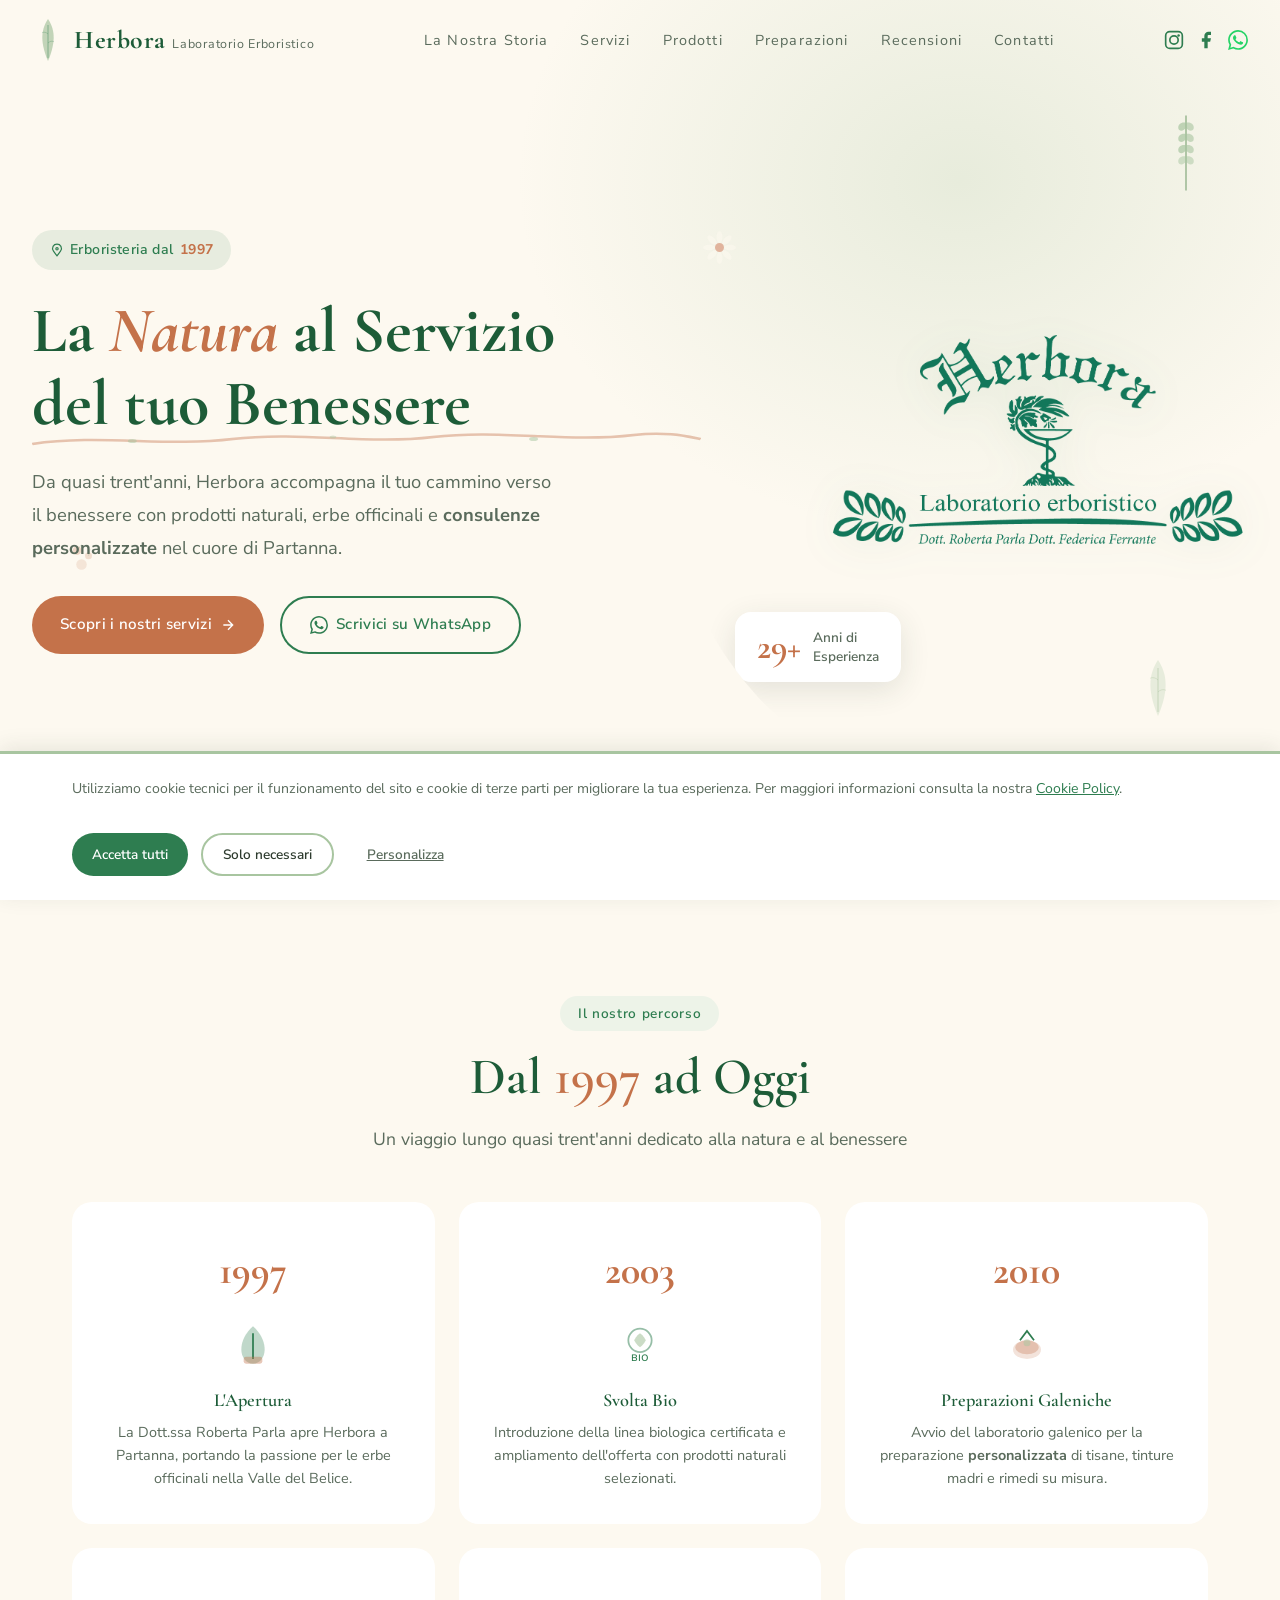
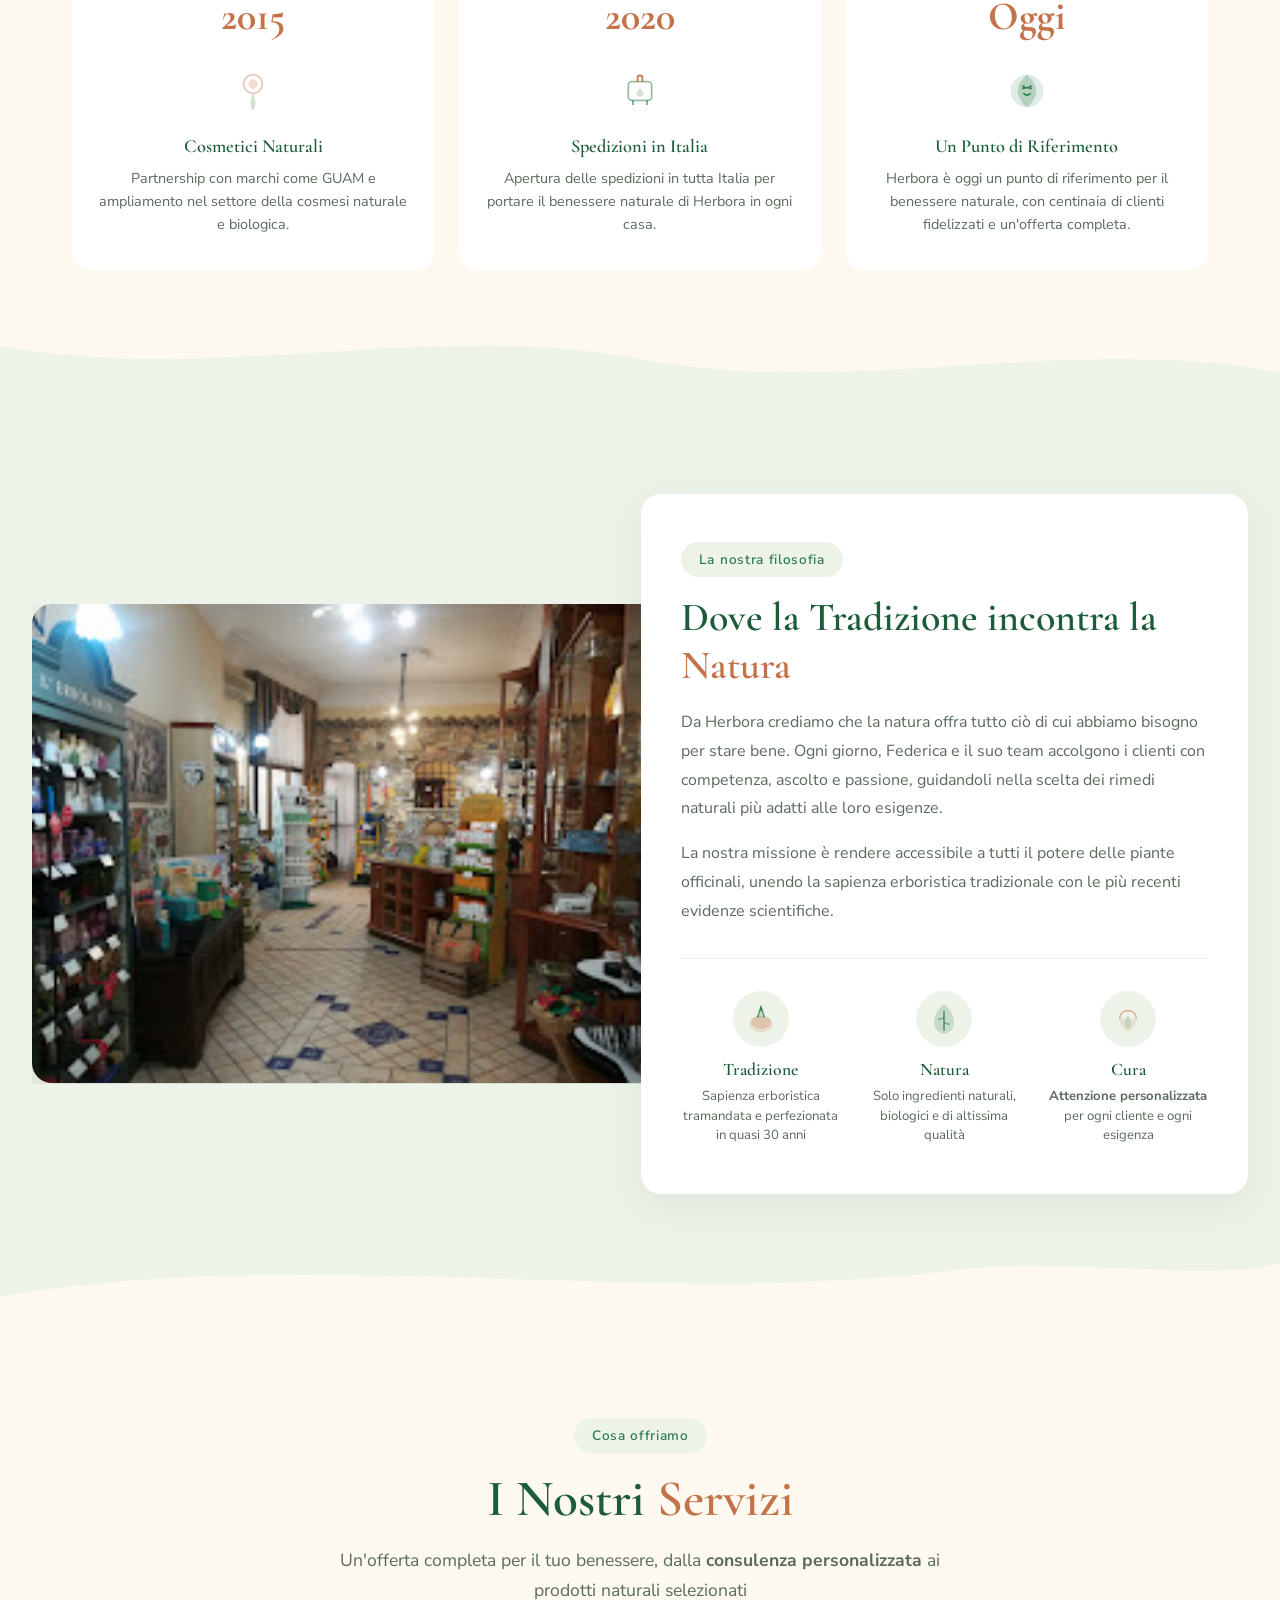
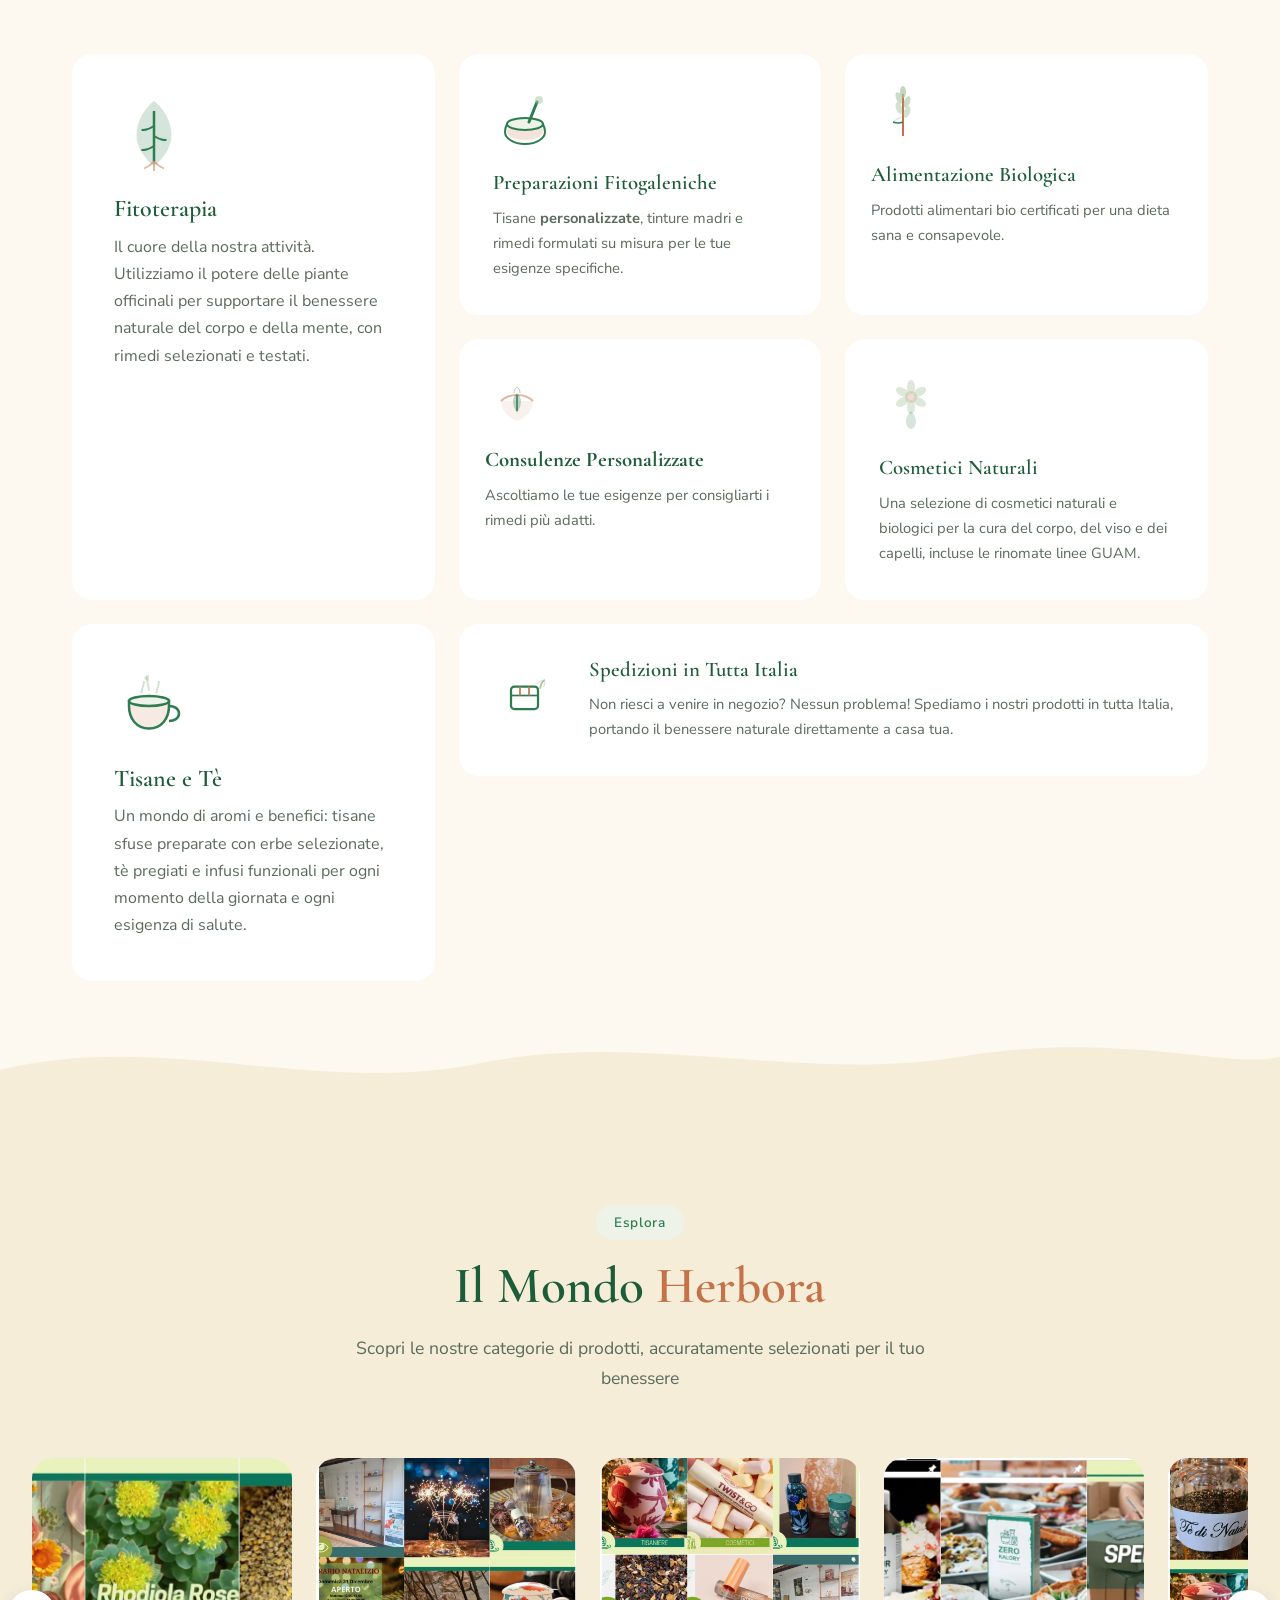
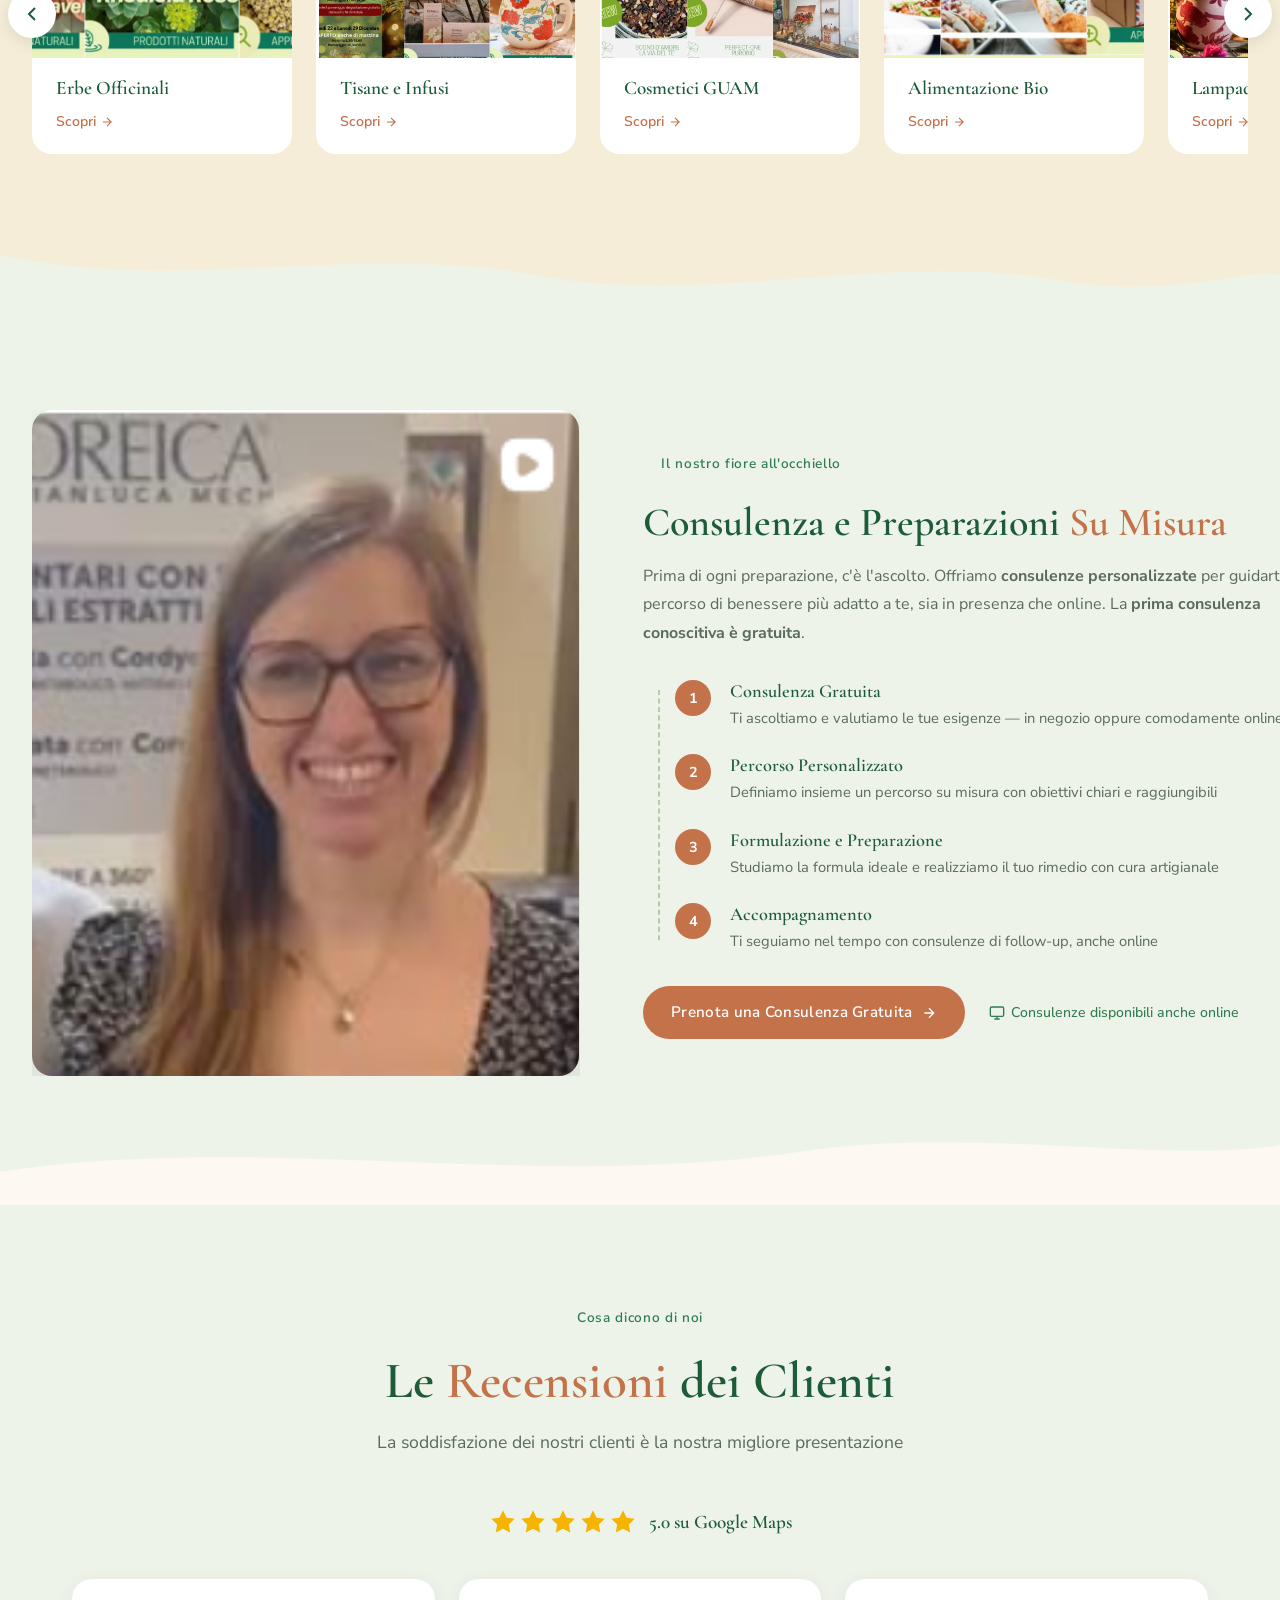
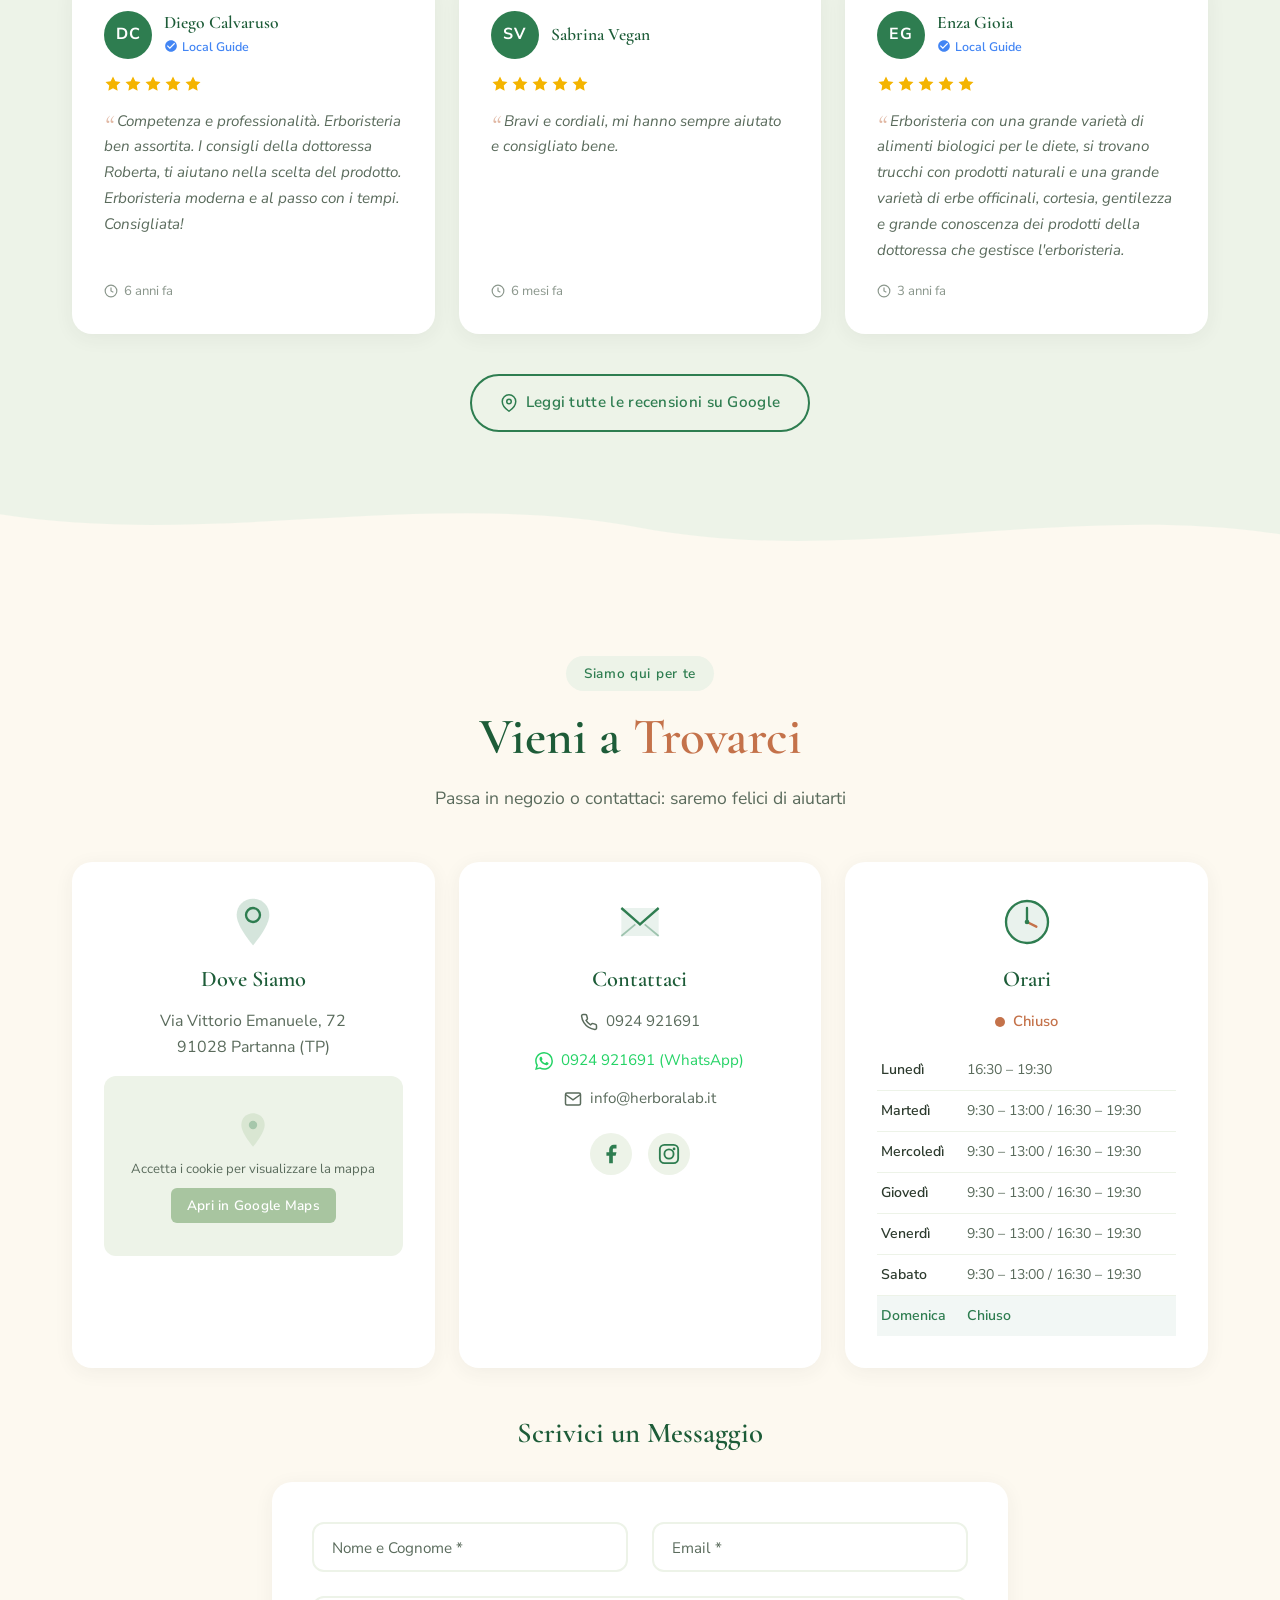
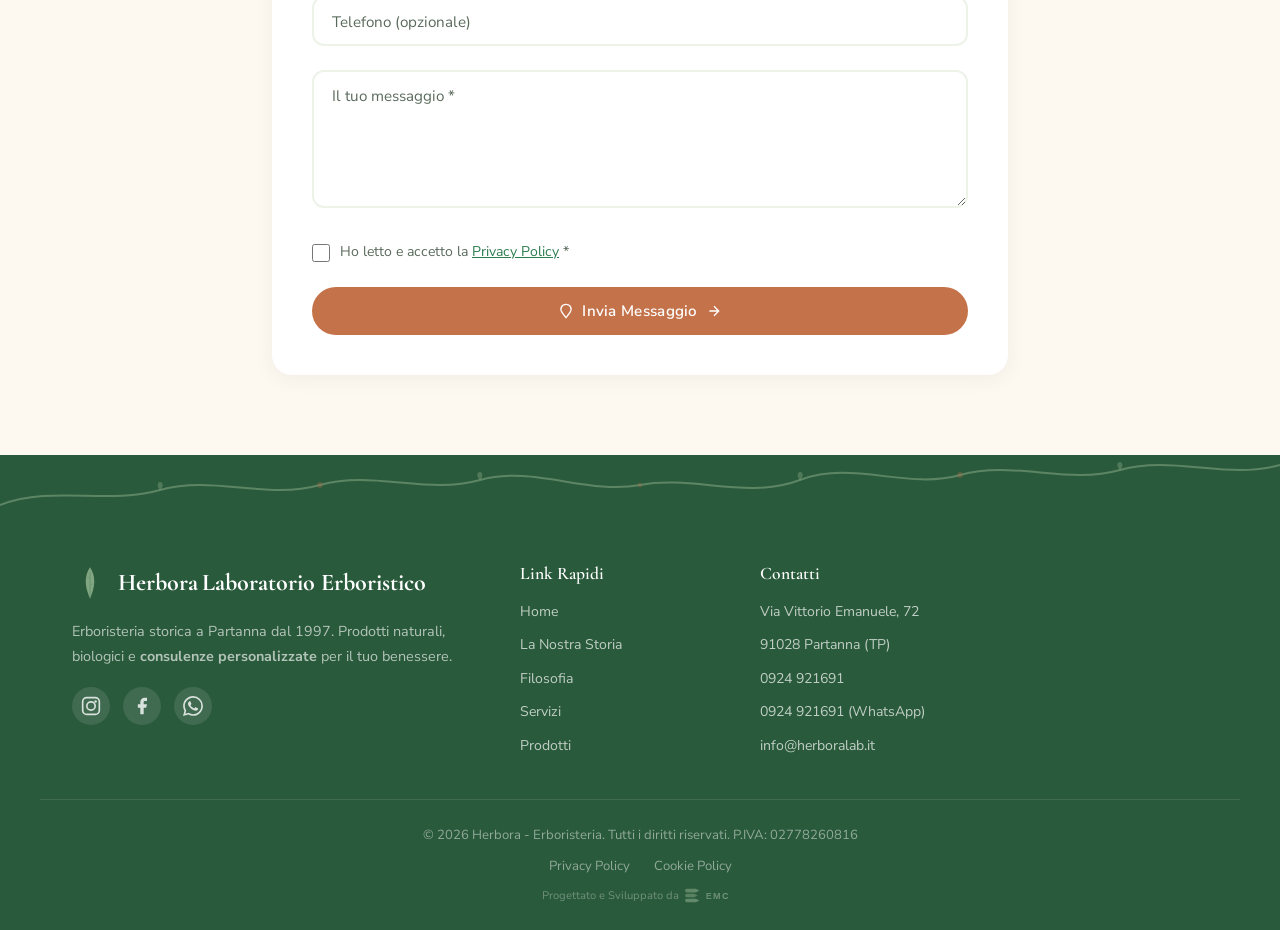
==== commit 9e3dd0d7: "Capitalize navbar menu items Co-Authored-By: Claude Opus 4.6 <noreply@anthropic.com>" ====
--- a/index.html
+++ b/index.html
@@ -3,7 +3,7 @@
 <head>
     <meta charset="UTF-8">
     <meta name="viewport" content="width=device-width, initial-scale=1.0">
-    <title>Herbora - Erboristeria a Partanna dal 1997 | Fitoterapia, Prodotti Naturali e Biologici</title>
+    <title>Herbora Laboratorio Erboristico - Erboristeria a Partanna dal 1997 | Fitoterapia, Prodotti Naturali e Biologici</title>
     <meta name="description" content="Herbora, erboristeria storica a Partanna (TP) dal 1997. Fitoterapia, preparazioni galeniche, cosmetici naturali, alimentazione biologica e consulenze personalizzate con Federica Ferrante.">
     <meta name="keywords" content="erboristeria Partanna, fitoterapia, prodotti naturali, biologico, tisane, cosmetici naturali, preparazioni galeniche, Herbora, Federica Ferrante, erboristeria Trapani, integratori naturali">
     <meta name="author" content="Herbora - Erboristeria">
@@ -107,17 +107,19 @@
                     <path d="M25 30 C20 25, 15 28, 15 28" fill="none" stroke="#2E7D50" stroke-width="0.8" opacity="0.5"/>
                     <path d="M25 45 C30 40, 35 43, 35 43" fill="none" stroke="#2E7D50" stroke-width="0.8" opacity="0.5"/>
                 </svg>
-                <span class="navbar-brand-text">Herbora</span>
-                <span class="brand-subtitle">Laboratorio Erboristico</span>
+                <div class="navbar-brand-text">
+                    <span>Herbora</span>
+                    <span class="brand-subtitle">Laboratorio Erboristico</span>
+                </div>
             </a>
 
             <div class="navbar-links" id="navbarLinks">
-                <a href="#storia" class="nav-link">la nostra storia</a>
-                <a href="#servizi" class="nav-link">servizi</a>
-                <a href="#prodotti" class="nav-link">prodotti</a>
-                <a href="#preparazioni" class="nav-link">preparazioni</a>
-                <a href="#recensioni" class="nav-link">recensioni</a>
-                <a href="#contatti" class="nav-link">contatti</a>
+                <a href="#storia" class="nav-link">La Nostra Storia</a>
+                <a href="#servizi" class="nav-link">Servizi</a>
+                <a href="#prodotti" class="nav-link">Prodotti</a>
+                <a href="#preparazioni" class="nav-link">Preparazioni</a>
+                <a href="#recensioni" class="nav-link">Recensioni</a>
+                <a href="#contatti" class="nav-link">Contatti</a>
             </div>
 
             <div class="navbar-social">
@@ -245,7 +247,7 @@
                         <circle cx="225" cy="10" r="2" fill="#A8C5A0" opacity="0.5"/>
                     </svg>
                 </h1>
-                <p class="hero-subtitle">Da quasi trent'anni, Herbora accompagna il tuo cammino verso il benessere con prodotti naturali, erbe officinali e consulenze personalizzate nel cuore di Partanna.</p>
+                <p class="hero-subtitle">Da quasi trent'anni, Herbora accompagna il tuo cammino verso il benessere con prodotti naturali, erbe officinali e <strong>consulenze personalizzate</strong> nel cuore di Partanna.</p>
                 <div class="hero-ctas">
                     <a href="#contatti" class="btn btn-primary">
                         Scopri i nostri servizi
@@ -323,7 +325,7 @@
                     </svg>
                 </div>
                 <h3 class="timeline-title">Preparazioni Galeniche</h3>
-                <p class="timeline-desc">Avvio del laboratorio galenico per la preparazione personalizzata di tisane, tinture madri e rimedi su misura.</p>
+                <p class="timeline-desc">Avvio del laboratorio galenico per la preparazione <strong>personalizzata</strong> di tisane, tinture madri e rimedi su misura.</p>
             </div>
 
             <div class="timeline-node" data-organic="grow">
@@ -427,7 +429,7 @@
                             </svg>
                         </div>
                         <h4>Cura</h4>
-                        <p>Attenzione personalizzata per ogni cliente e ogni esigenza</p>
+                        <p><strong>Attenzione personalizzata</strong> per ogni cliente e ogni esigenza</p>
                     </div>
                 </div>
             </div>
@@ -446,7 +448,7 @@
         <div class="section-container">
             <span class="section-badge" data-organic="bloom">Cosa offriamo</span>
             <h2 class="section-title" data-organic="leaf-wipe">I Nostri <span class="accent">Servizi</span></h2>
-            <p class="section-subtitle" data-organic="leaf-wipe">Un'offerta completa per il tuo benessere, dalla consulenza personalizzata ai prodotti naturali selezionati</p>
+            <p class="section-subtitle" data-organic="leaf-wipe">Un'offerta completa per il tuo benessere, dalla <strong>consulenza personalizzata</strong> ai prodotti naturali selezionati</p>
         </div>
 
         <div class="servizi-masonry">
@@ -483,7 +485,7 @@
                     </svg>
                 </div>
                 <h3 class="servizio-title">Preparazioni Fitogaleniche</h3>
-                <p class="servizio-desc">Tisane personalizzate, tinture madri e rimedi formulati su misura per le tue esigenze specifiche.</p>
+                <p class="servizio-desc">Tisane <strong>personalizzate</strong>, tinture madri e rimedi formulati su misura per le tue esigenze specifiche.</p>
             </div>
 
             <!-- 3. Alimentazione Biologica (PICCOLA) -->
@@ -519,7 +521,7 @@
                         <path d="M32 22c0 0 3 2 3 6" fill="none" stroke="#A8C5A0" stroke-width="1"/>
                     </svg>
                 </div>
-                <h3 class="servizio-title">Consulenze Personalizzate</h3>
+                <h3 class="servizio-title"><strong>Consulenze Personalizzate</strong></h3>
                 <p class="servizio-desc">Ascoltiamo le tue esigenze per consigliarti i rimedi più adatti.</p>
             </div>
 
@@ -705,7 +707,7 @@
             <div class="preparazioni-content" data-organic="grow">
                 <span class="section-badge">Il nostro fiore all'occhiello</span>
                 <h2 class="preparazioni-title">Consulenza e Preparazioni <span class="accent">Su Misura</span></h2>
-                <p class="preparazioni-text">Prima di ogni preparazione, c'è l'ascolto. Offriamo consulenze personalizzate per guidarti nel percorso di benessere più adatto a te, sia in presenza che online. La <strong>prima consulenza conoscitiva è gratuita</strong>.</p>
+                <p class="preparazioni-text">Prima di ogni preparazione, c'è l'ascolto. Offriamo <strong>consulenze personalizzate</strong> per guidarti nel percorso di benessere più adatto a te, sia in presenza che online. La <strong>prima consulenza conoscitiva è gratuita</strong>.</p>
 
                 <div class="preparazioni-steps">
                     <svg class="preparazioni-line" viewBox="0 0 4 300" xmlns="http://www.w3.org/2000/svg">
@@ -1032,16 +1034,27 @@
         <div class="footer-container">
             <div class="footer-col footer-about">
                 <div class="footer-brand">
-                    <img class="footer-logo" src="images/Logo.jpg" alt="Herbora Logo" width="36" height="36" style="border-radius:6px;">
-                    <span>Herbora</span>
-                </div>
-                <p>Erboristeria storica a Partanna dal 1997. Prodotti naturali, biologici e consulenze personalizzate per il tuo benessere.</p>
+                    <svg class="footer-logo" viewBox="0 0 50 80" xmlns="http://www.w3.org/2000/svg" aria-hidden="true">
+                        <path d="M25 5 C15 20, 10 40, 25 75 C40 40, 35 20, 25 5z" fill="#A8C5A0" opacity="0.7"/>
+                        <line x1="25" y1="15" x2="25" y2="70" stroke="#2E7D50" stroke-width="1.2" opacity="0.6"/>
+                        <path d="M25 30 C20 25, 15 28, 15 28" fill="none" stroke="#2E7D50" stroke-width="0.8" opacity="0.5"/>
+                        <path d="M25 45 C30 40, 35 43, 35 43" fill="none" stroke="#2E7D50" stroke-width="0.8" opacity="0.5"/>
+                    </svg>
+                    <div class="footer-brand-text">
+                        <span>Herbora</span>
+                        <span class="footer-brand-subtitle">Laboratorio Erboristico</span>
+                    </div>
+                </div>
+                <p>Erboristeria storica a Partanna dal 1997. Prodotti naturali, biologici e <strong>consulenze personalizzate</strong> per il tuo benessere.</p>
                 <div class="footer-social">
+                    <a href="https://www.instagram.com/herbora_parla?igsh=dG9mOWo2czh0NHE0" target="_blank" rel="noopener" aria-label="Instagram">
+                        <svg width="20" height="20" viewBox="0 0 24 24" fill="none" stroke="currentColor" stroke-width="2"><rect x="2" y="2" width="20" height="20" rx="5"/><circle cx="12" cy="12" r="5"/><circle cx="17.5" cy="6.5" r="1.5" fill="currentColor" stroke="none"/></svg>
+                    </a>
                     <a href="https://www.facebook.com/Dott.ssaRobertaParla/?locale=it_IT" target="_blank" rel="noopener" aria-label="Facebook">
                         <svg width="20" height="20" viewBox="0 0 24 24" fill="currentColor"><path d="M18 2h-3a5 5 0 00-5 5v3H7v4h3v8h4v-8h3l1-4h-4V7a1 1 0 011-1h3z"/></svg>
                     </a>
-                    <a href="https://www.instagram.com/herbora_parla?igsh=dG9mOWo2czh0NHE0" target="_blank" rel="noopener" aria-label="Instagram">
-                        <svg width="20" height="20" viewBox="0 0 24 24" fill="none" stroke="currentColor" stroke-width="2"><rect x="2" y="2" width="20" height="20" rx="5"/><circle cx="12" cy="12" r="5"/><circle cx="17.5" cy="6.5" r="1.5" fill="currentColor" stroke="none"/></svg>
+                    <a href="https://wa.me/390924921691?text=Ciao%2C%20vorrei%20informazioni%20sui%20vostri%20prodotti" target="_blank" rel="noopener" aria-label="WhatsApp" class="footer-social-wa">
+                        <svg width="20" height="20" viewBox="0 0 24 24" fill="currentColor"><path d="M17.472 14.382c-.297-.149-1.758-.867-2.03-.967-.273-.099-.471-.148-.67.15-.197.297-.767.966-.94 1.164-.173.199-.347.223-.644.075-.297-.15-1.255-.463-2.39-1.475-.883-.788-1.48-1.761-1.653-2.059-.173-.297-.018-.458.13-.606.134-.133.298-.347.446-.52.149-.174.198-.298.298-.497.099-.198.05-.371-.025-.52-.075-.149-.669-1.612-.916-2.207-.242-.579-.487-.5-.669-.51-.173-.008-.371-.01-.57-.01-.198 0-.52.074-.792.372-.272.297-1.04 1.016-1.04 2.479 0 1.462 1.065 2.875 1.213 3.074.149.198 2.096 3.2 5.077 4.487.709.306 1.262.489 1.694.625.712.227 1.36.195 1.871.118.571-.085 1.758-.719 2.006-1.413.248-.694.248-1.289.173-1.413-.074-.124-.272-.198-.57-.347m-5.421 7.403h-.004a9.87 9.87 0 01-5.031-1.378l-.361-.214-3.741.982.998-3.648-.235-.374a9.86 9.86 0 01-1.51-5.26c.001-5.45 4.436-9.884 9.888-9.884 2.64 0 5.122 1.03 6.988 2.898a9.825 9.825 0 012.893 6.994c-.003 5.45-4.437 9.884-9.885 9.884m8.413-18.297A11.815 11.815 0 0012.05 0C5.495 0 .16 5.335.157 11.892c0 2.096.547 4.142 1.588 5.945L.057 24l6.305-1.654a11.882 11.882 0 005.683 1.448h.005c6.554 0 11.89-5.335 11.893-11.893a11.821 11.821 0 00-3.48-8.413z"/></svg>
                     </a>
                 </div>
             </div>
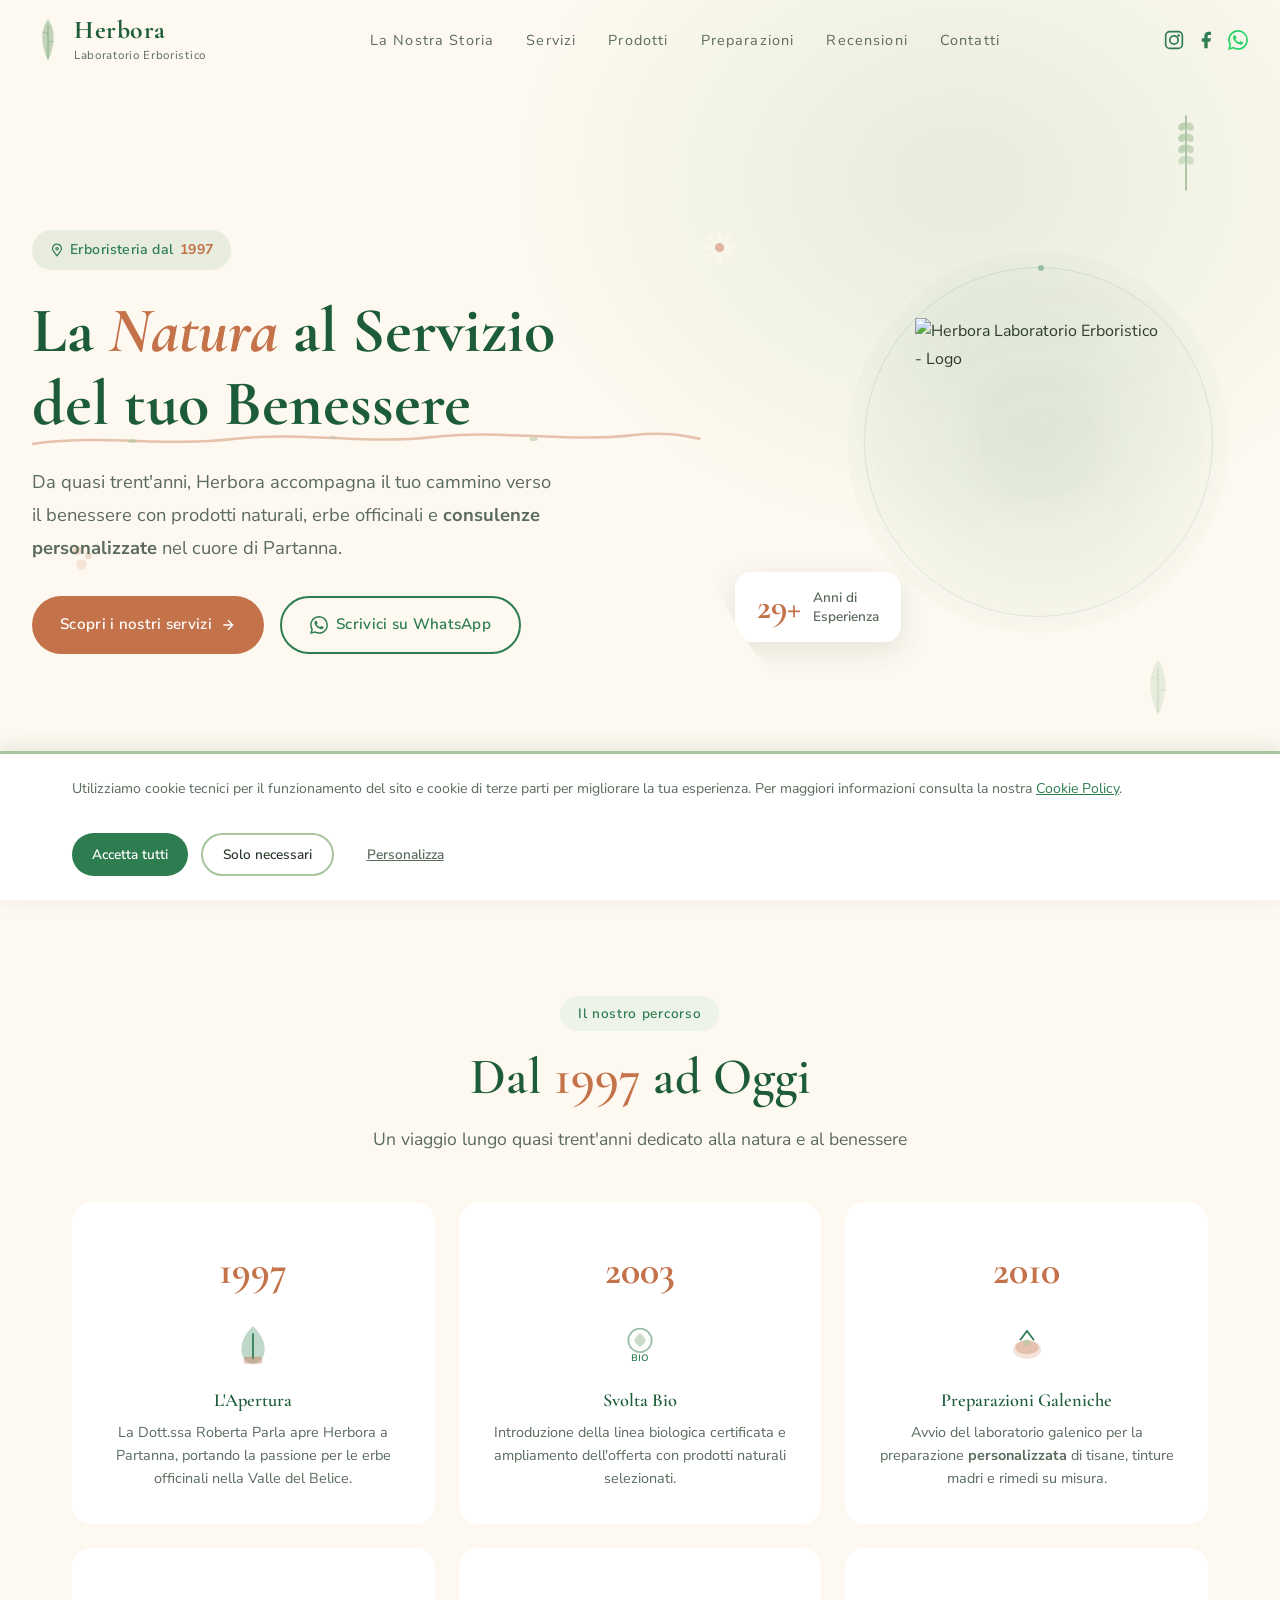
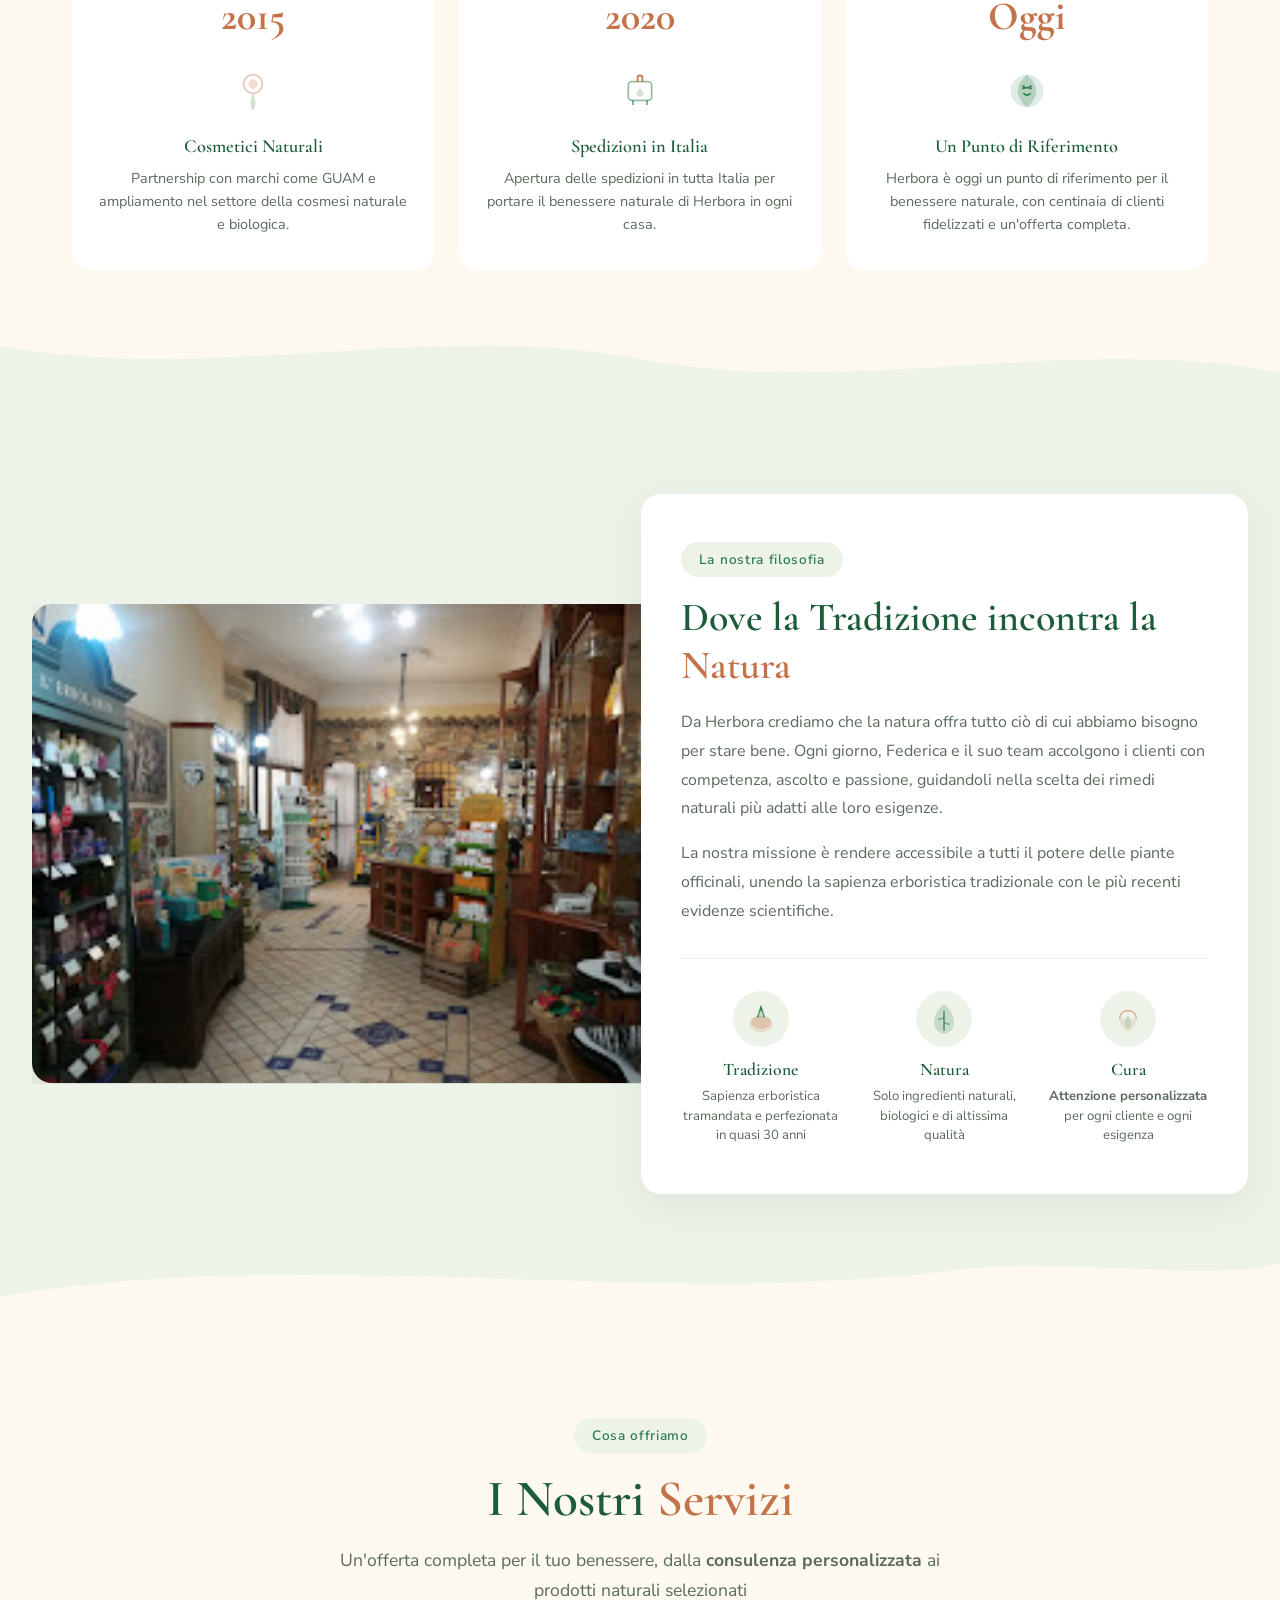
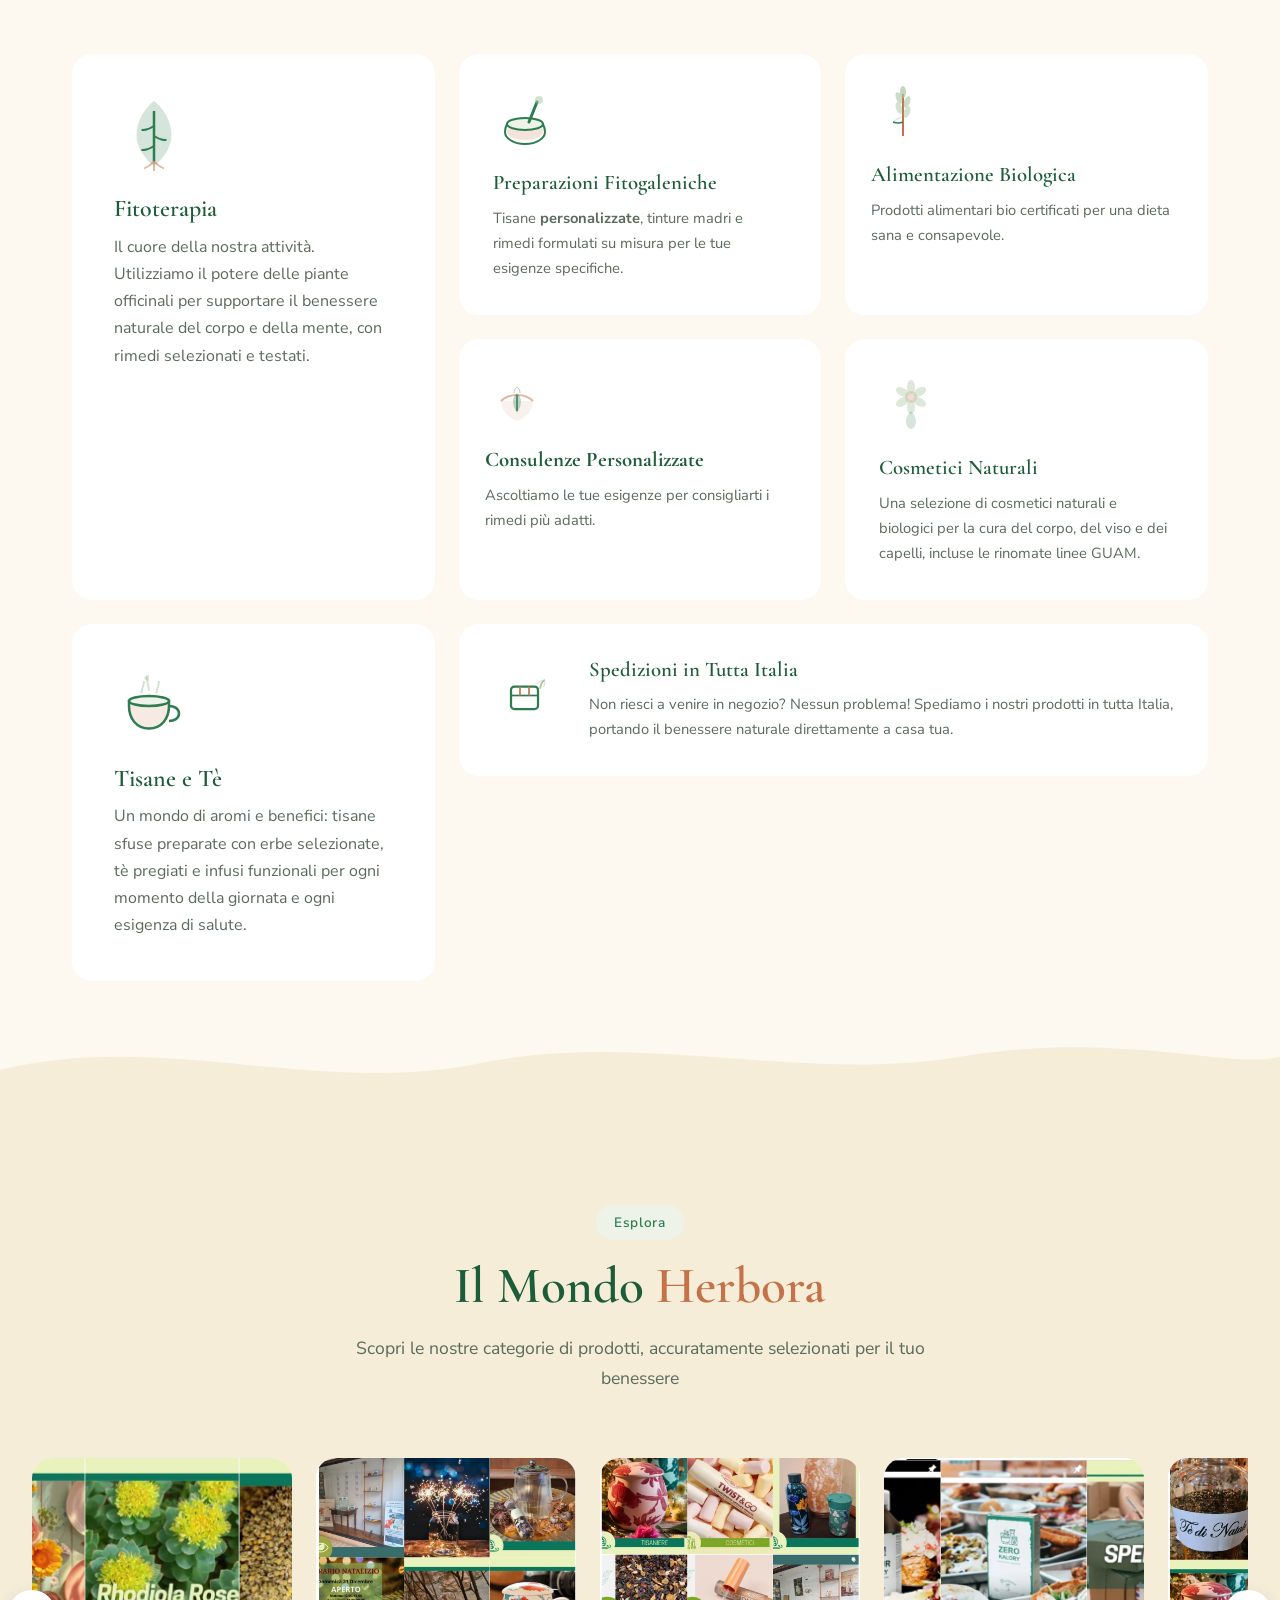
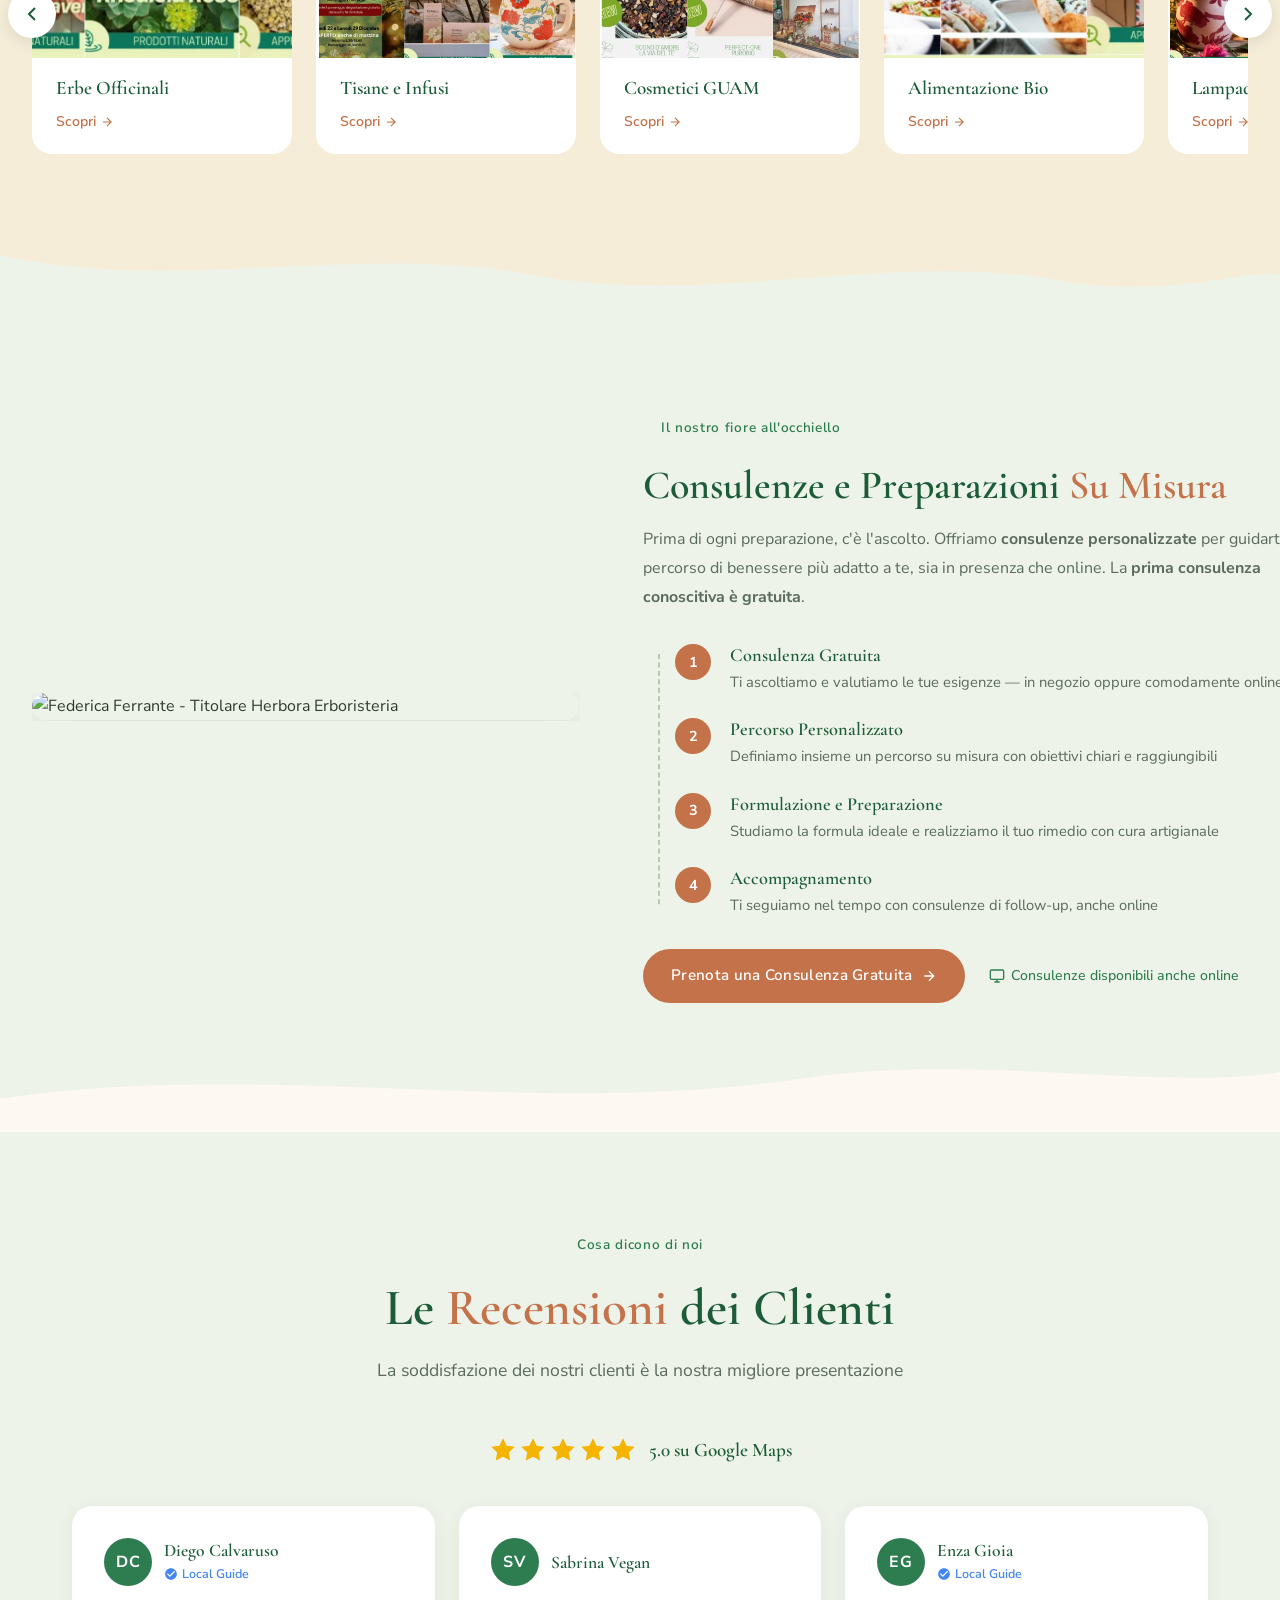
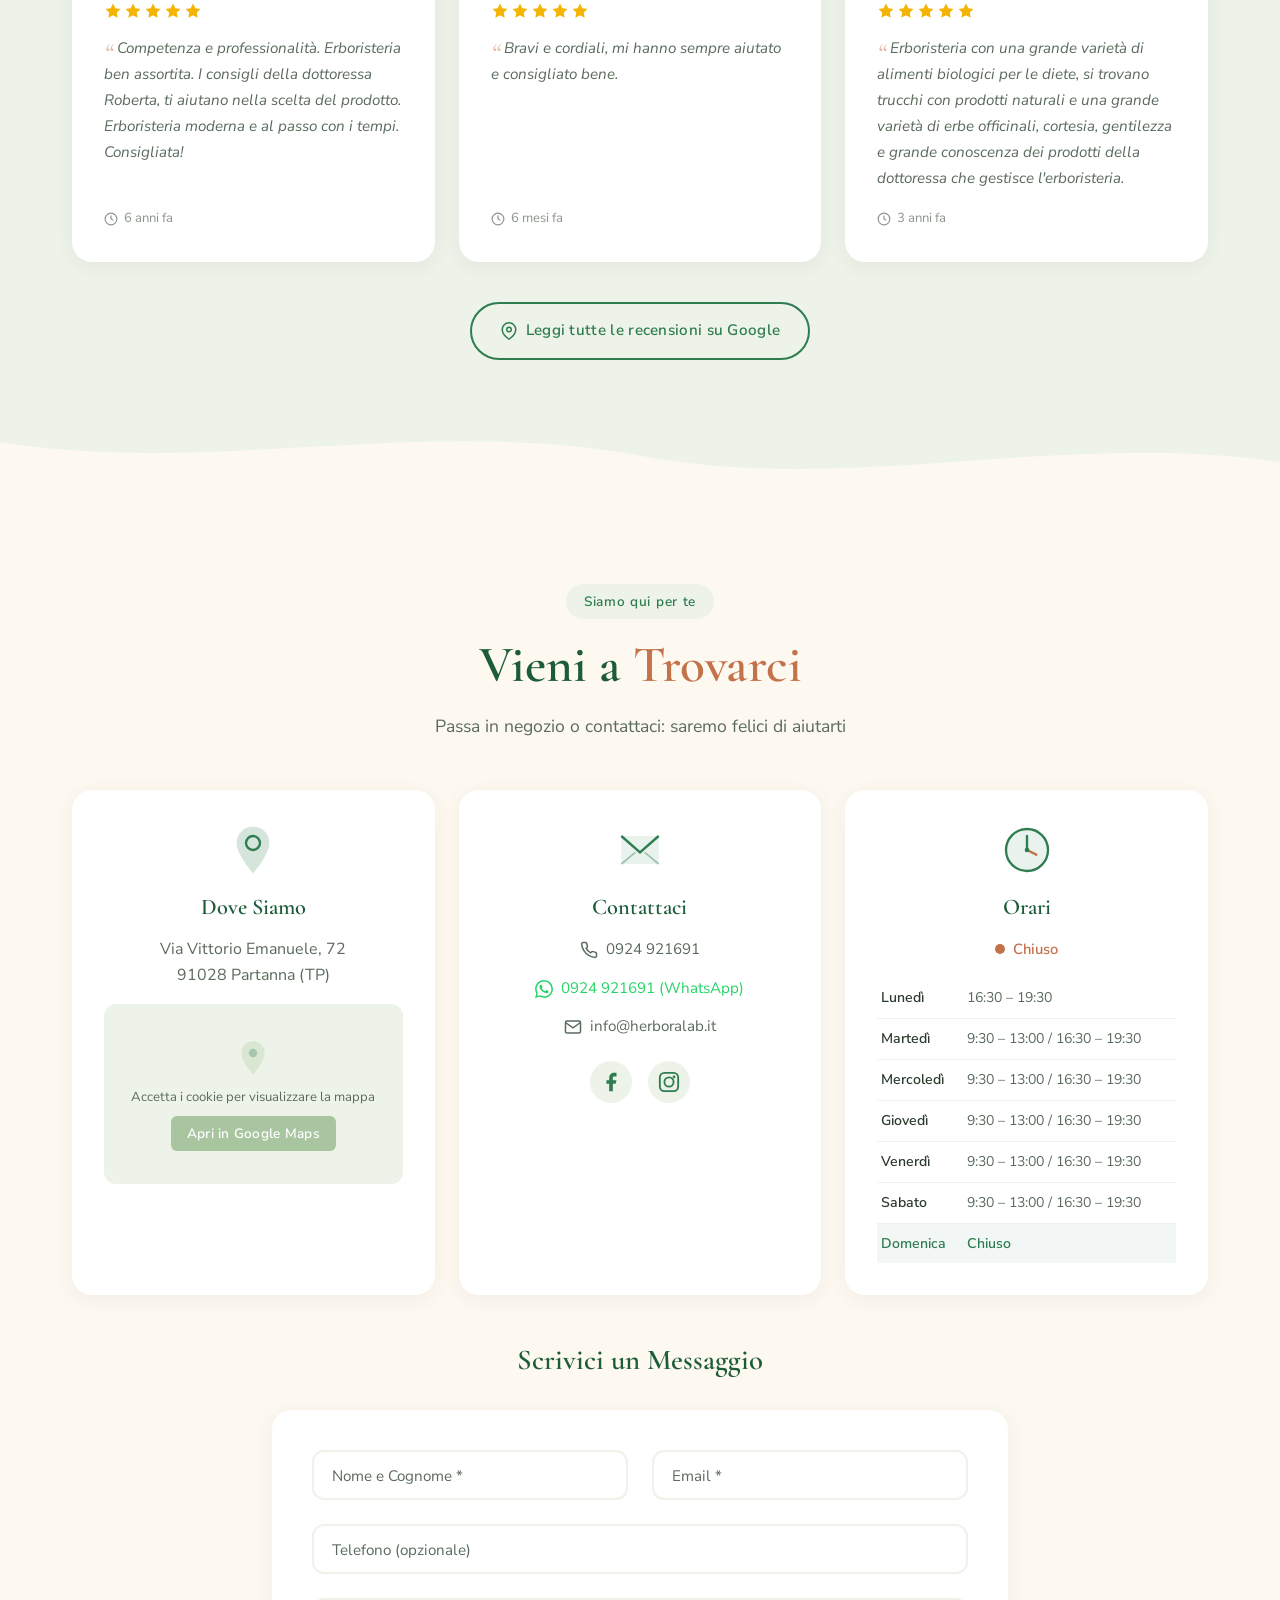
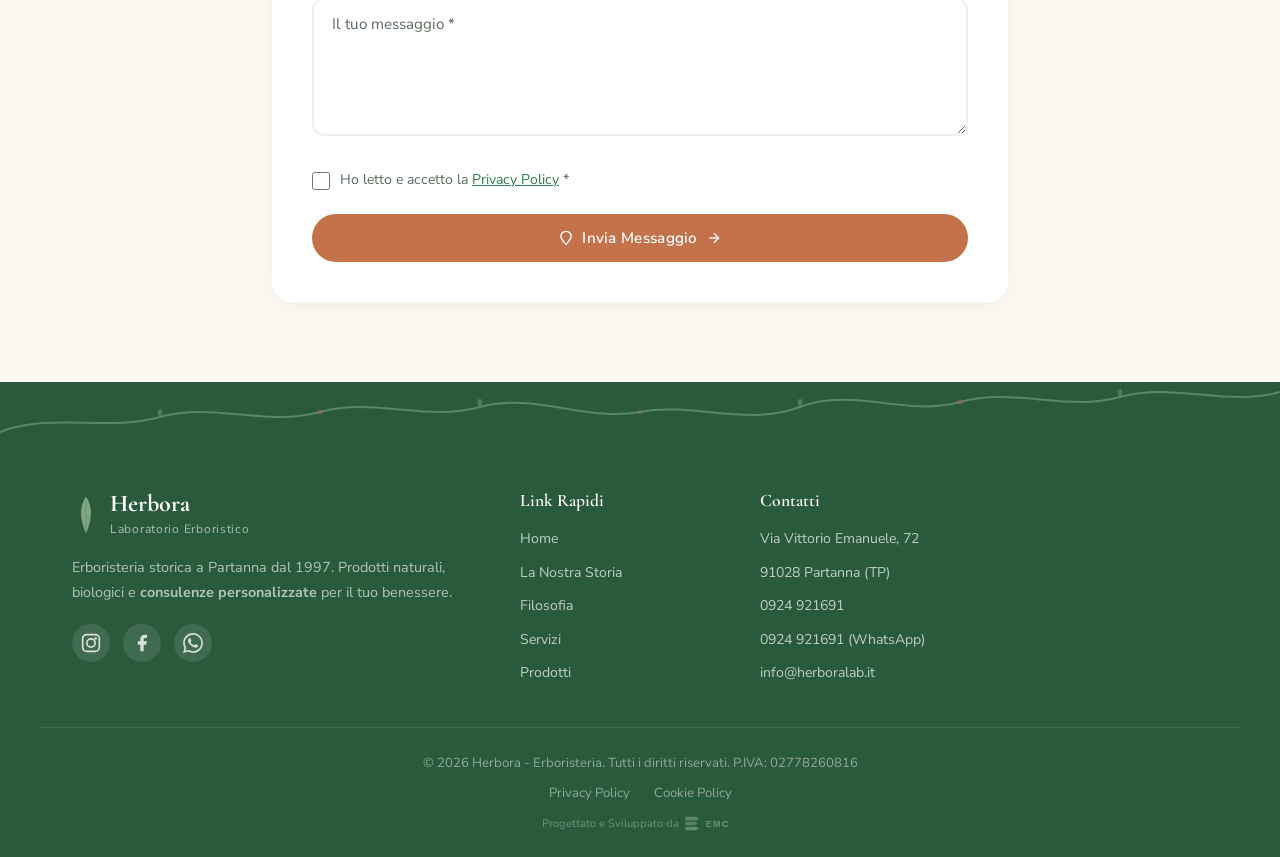
==== commit 1dc96610: "Stylize hero logo with glow, rotating ring and floating animation Co-Authored-By: Claude Opus 4.6 <n" ====
--- a/index.html
+++ b/index.html
@@ -18,7 +18,7 @@
     <meta property="og:site_name" content="Herbora">
     <meta property="og:locale" content="it_IT">
 
-    <link rel="icon" type="image/x-icon" href="favicon.ico">
+    <link rel="icon" type="image/png" href="images/logo.png">
 
     <!-- Google Fonts -->
     <link rel="preconnect" href="https://fonts.googleapis.com">
@@ -249,7 +249,7 @@
                 </h1>
                 <p class="hero-subtitle">Da quasi trent'anni, Herbora accompagna il tuo cammino verso il benessere con prodotti naturali, erbe officinali e <strong>consulenze personalizzate</strong> nel cuore di Partanna.</p>
                 <div class="hero-ctas">
-                    <a href="#contatti" class="btn btn-primary">
+                    <a href="#servizi" class="btn btn-primary">
                         Scopri i nostri servizi
                         <svg width="16" height="16" viewBox="0 0 24 24" fill="none" stroke="currentColor" stroke-width="2"><path d="M5 12h14M12 5l7 7-7 7"/></svg>
                     </a>
@@ -262,7 +262,9 @@
 
             <div class="hero-visual" data-organic="grow">
                 <div class="hero-image-wrapper">
-                    <img class="hero-logo" src="images/logo/PNG/Herbora-logo-2022-sistemato-02_Tavola disegno 1.png" alt="Herbora Laboratorio Erboristico - Logo" loading="eager">
+                    <div class="hero-logo-glow"></div>
+                    <div class="hero-logo-ring"></div>
+                    <img class="hero-logo" src="images/logo.png" alt="Herbora Laboratorio Erboristico - Logo" loading="eager">
                 </div>
                 <div class="hero-experience-card" data-organic="bloom">
                     <span class="hero-experience-number" id="anniEsperienza">27+</span>
@@ -700,13 +702,13 @@
         <div class="preparazioni-container">
             <div class="preparazioni-image" data-organic="leaf-wipe">
                 <div class="preparazioni-image-inner">
-                    <img src="images/titolareerboristeria.png" alt="Federica Ferrante - Titolare Herbora Erboristeria" loading="lazy">
+                    <img src="images/titolare.jpeg" alt="Federica Ferrante - Titolare Herbora Erboristeria" loading="lazy">
                 </div>
             </div>
 
             <div class="preparazioni-content" data-organic="grow">
                 <span class="section-badge">Il nostro fiore all'occhiello</span>
-                <h2 class="preparazioni-title">Consulenza e Preparazioni <span class="accent">Su Misura</span></h2>
+                <h2 class="preparazioni-title">Consulenze e Preparazioni <span class="accent">Su Misura</span></h2>
                 <p class="preparazioni-text">Prima di ogni preparazione, c'è l'ascolto. Offriamo <strong>consulenze personalizzate</strong> per guidarti nel percorso di benessere più adatto a te, sia in presenza che online. La <strong>prima consulenza conoscitiva è gratuita</strong>.</p>
 
                 <div class="preparazioni-steps">
--- a/css/style.css
+++ b/css/style.css
@@ -231,16 +231,22 @@
 }
 
 .navbar-brand-text {
+    display: flex;
+    flex-direction: column;
+}
+
+.navbar-brand-text span:first-child {
     font-family: var(--font-heading);
     font-size: 1.6rem;
     font-weight: 700;
     color: var(--herbora-dark);
     letter-spacing: 0.02em;
+    line-height: 1.2;
 }
 
 .brand-subtitle {
     font-family: var(--font-body);
-    font-size: 0.78rem;
+    font-size: 0.72rem;
     font-weight: 400;
     color: var(--text-medium);
     letter-spacing: 0.06em;
@@ -342,6 +348,11 @@
     z-index: 1001;
 }
 
+.navbar-social.is-hidden {
+    visibility: hidden;
+    pointer-events: none;
+}
+
 /* ===== MOBILE OVERLAY ===== */
 .mobile-overlay {
     position: fixed;
@@ -568,18 +579,67 @@
 
 .hero-image-wrapper {
     position: relative;
-    width: 460px;
-    height: 460px;
+    width: 380px;
+    height: 380px;
     display: flex;
     align-items: center;
     justify-content: center;
+    border-radius: 50%;
+    background: radial-gradient(circle, rgba(168, 197, 160, 0.12) 0%, rgba(46, 125, 80, 0.04) 60%, transparent 80%);
+}
+
+.hero-logo-glow {
+    position: absolute;
+    width: 85%;
+    height: 85%;
+    border-radius: 50%;
+    background: radial-gradient(circle, rgba(46, 125, 80, 0.1) 0%, rgba(168, 197, 160, 0.06) 50%, transparent 70%);
+    filter: blur(30px);
+    animation: hero-glow-pulse 4s ease-in-out infinite;
+}
+
+.hero-logo-ring {
+    position: absolute;
+    width: 92%;
+    height: 92%;
+    border-radius: 50%;
+    border: 1.5px solid rgba(46, 125, 80, 0.12);
+    animation: hero-ring-rotate 20s linear infinite;
+}
+
+.hero-logo-ring::before {
+    content: '';
+    position: absolute;
+    top: -3px;
+    left: 50%;
+    width: 6px;
+    height: 6px;
+    border-radius: 50%;
+    background: var(--herbora-green);
+    opacity: 0.4;
 }
 
 .hero-logo {
-    width: 100%;
-    height: 100%;
+    position: relative;
+    width: 65%;
+    height: 65%;
     object-fit: contain;
-    filter: drop-shadow(0 4px 20px rgba(46, 125, 80, 0.12));
+    filter: drop-shadow(0 8px 32px rgba(46, 125, 80, 0.18));
+    animation: hero-logo-float 6s ease-in-out infinite;
+}
+
+@keyframes hero-glow-pulse {
+    0%, 100% { opacity: 0.6; transform: scale(1); }
+    50% { opacity: 1; transform: scale(1.05); }
+}
+
+@keyframes hero-ring-rotate {
+    to { transform: rotate(360deg); }
+}
+
+@keyframes hero-logo-float {
+    0%, 100% { transform: translateY(0); }
+    50% { transform: translateY(-8px); }
 }
 
 .hero-experience-card {
@@ -1657,15 +1717,30 @@
 }
 
 .footer-logo {
-    width: 36px;
-    height: 36px;
-}
-
-.footer-brand span {
+    width: 28px;
+    height: 42px;
+    flex-shrink: 0;
+}
+
+.footer-brand-text {
+    display: flex;
+    flex-direction: column;
+}
+
+.footer-brand-text span:first-child {
     font-family: var(--font-heading);
     font-size: 1.5rem;
     font-weight: 700;
     color: #fff;
+    line-height: 1.2;
+}
+
+.footer-brand-subtitle {
+    font-family: var(--font-body);
+    font-size: 0.75rem;
+    font-weight: 400;
+    color: rgba(255, 255, 255, 0.6);
+    letter-spacing: 0.06em;
 }
 
 .footer-about p {
@@ -1695,6 +1770,10 @@
 .footer-social a:hover {
     background: var(--terracotta);
     color: #fff;
+}
+
+.footer-social-wa:hover {
+    background: #25D366;
 }
 
 .footer-col h4 {
@@ -2011,8 +2090,8 @@
     }
 
     .hero-image-wrapper {
-        width: 360px;
-        height: 360px;
+        width: 300px;
+        height: 300px;
     }
 
     .hero-experience-card {
@@ -2079,13 +2158,31 @@
         --nav-height: 70px;
     }
 
-    .navbar-links,
+    .navbar-links {
+        display: none;
+    }
+
     .navbar-social {
-        display: none;
+        margin-left: auto;
+        gap: 10px;
+    }
+
+    .navbar-social svg {
+        width: 18px;
+        height: 18px;
+    }
+
+    .navbar-brand-text span:first-child {
+        font-size: 1.25rem;
     }
 
     .brand-subtitle {
-        display: none;
+        font-size: 0.6rem;
+    }
+
+    .navbar-logo {
+        width: 24px;
+        height: 36px;
     }
 
     .navbar-toggle {
@@ -2101,8 +2198,8 @@
     }
 
     .hero-image-wrapper {
-        width: 300px;
-        height: 300px;
+        width: 260px;
+        height: 260px;
     }
 
     .hero-botanical-1,
@@ -2194,8 +2291,12 @@
 /* Small mobile */
 @media (max-width: 480px) {
     .hero-image-wrapper {
-        width: 240px;
-        height: 240px;
+        width: 200px;
+        height: 200px;
+    }
+
+    .hero-logo-ring {
+        border-width: 1px;
     }
 
     .hero-ctas {
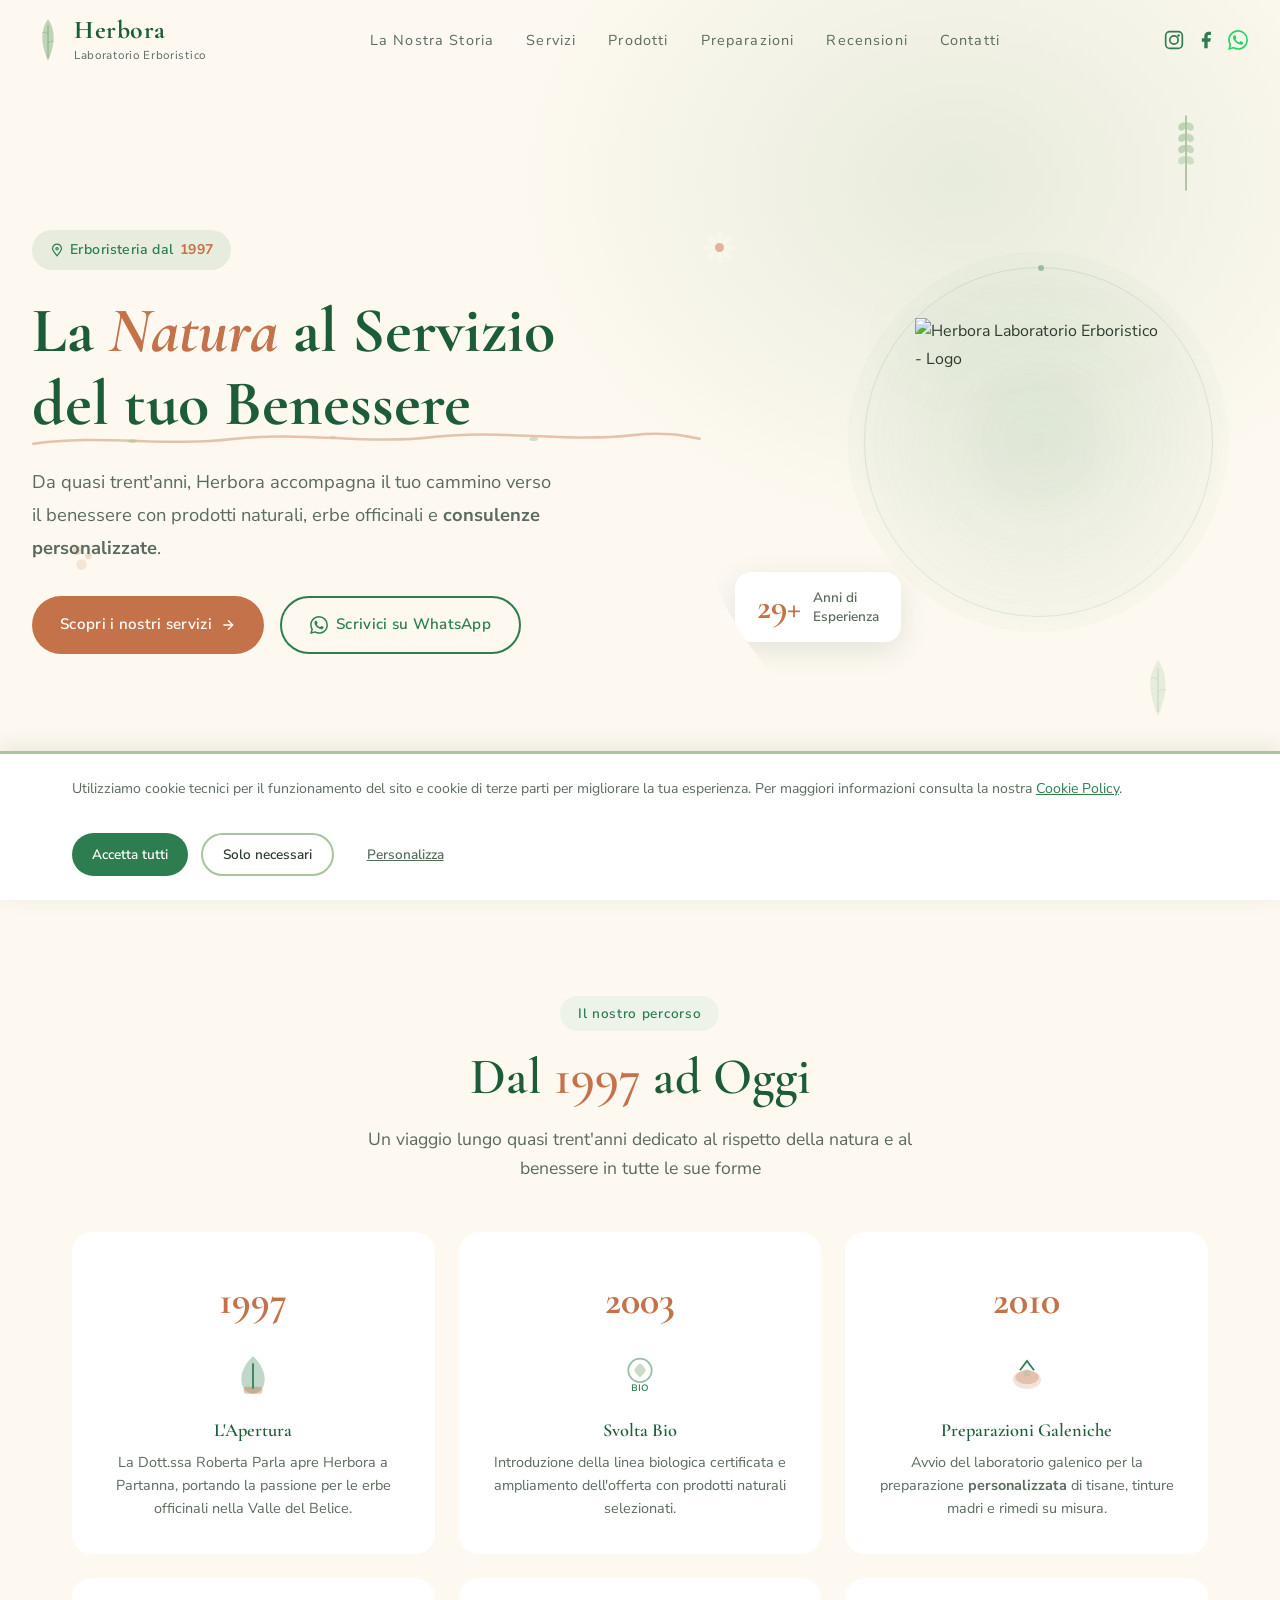
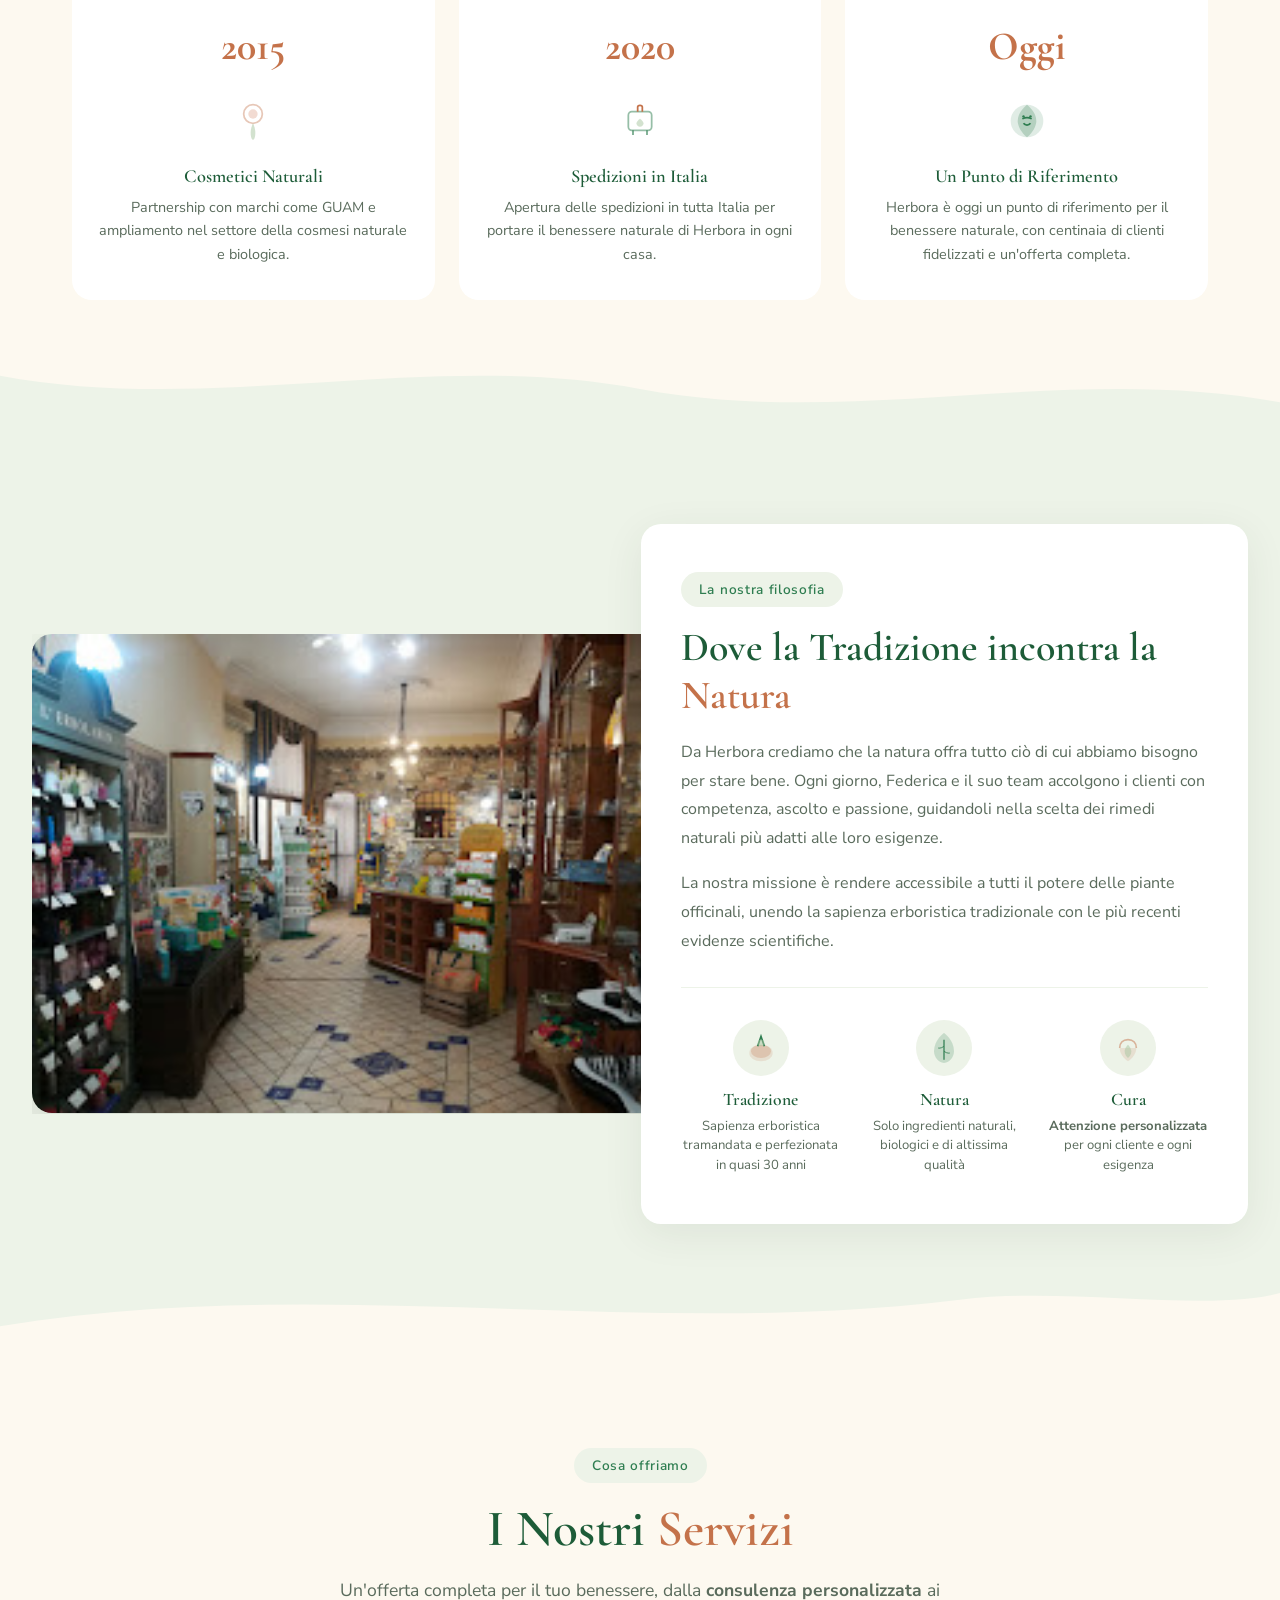
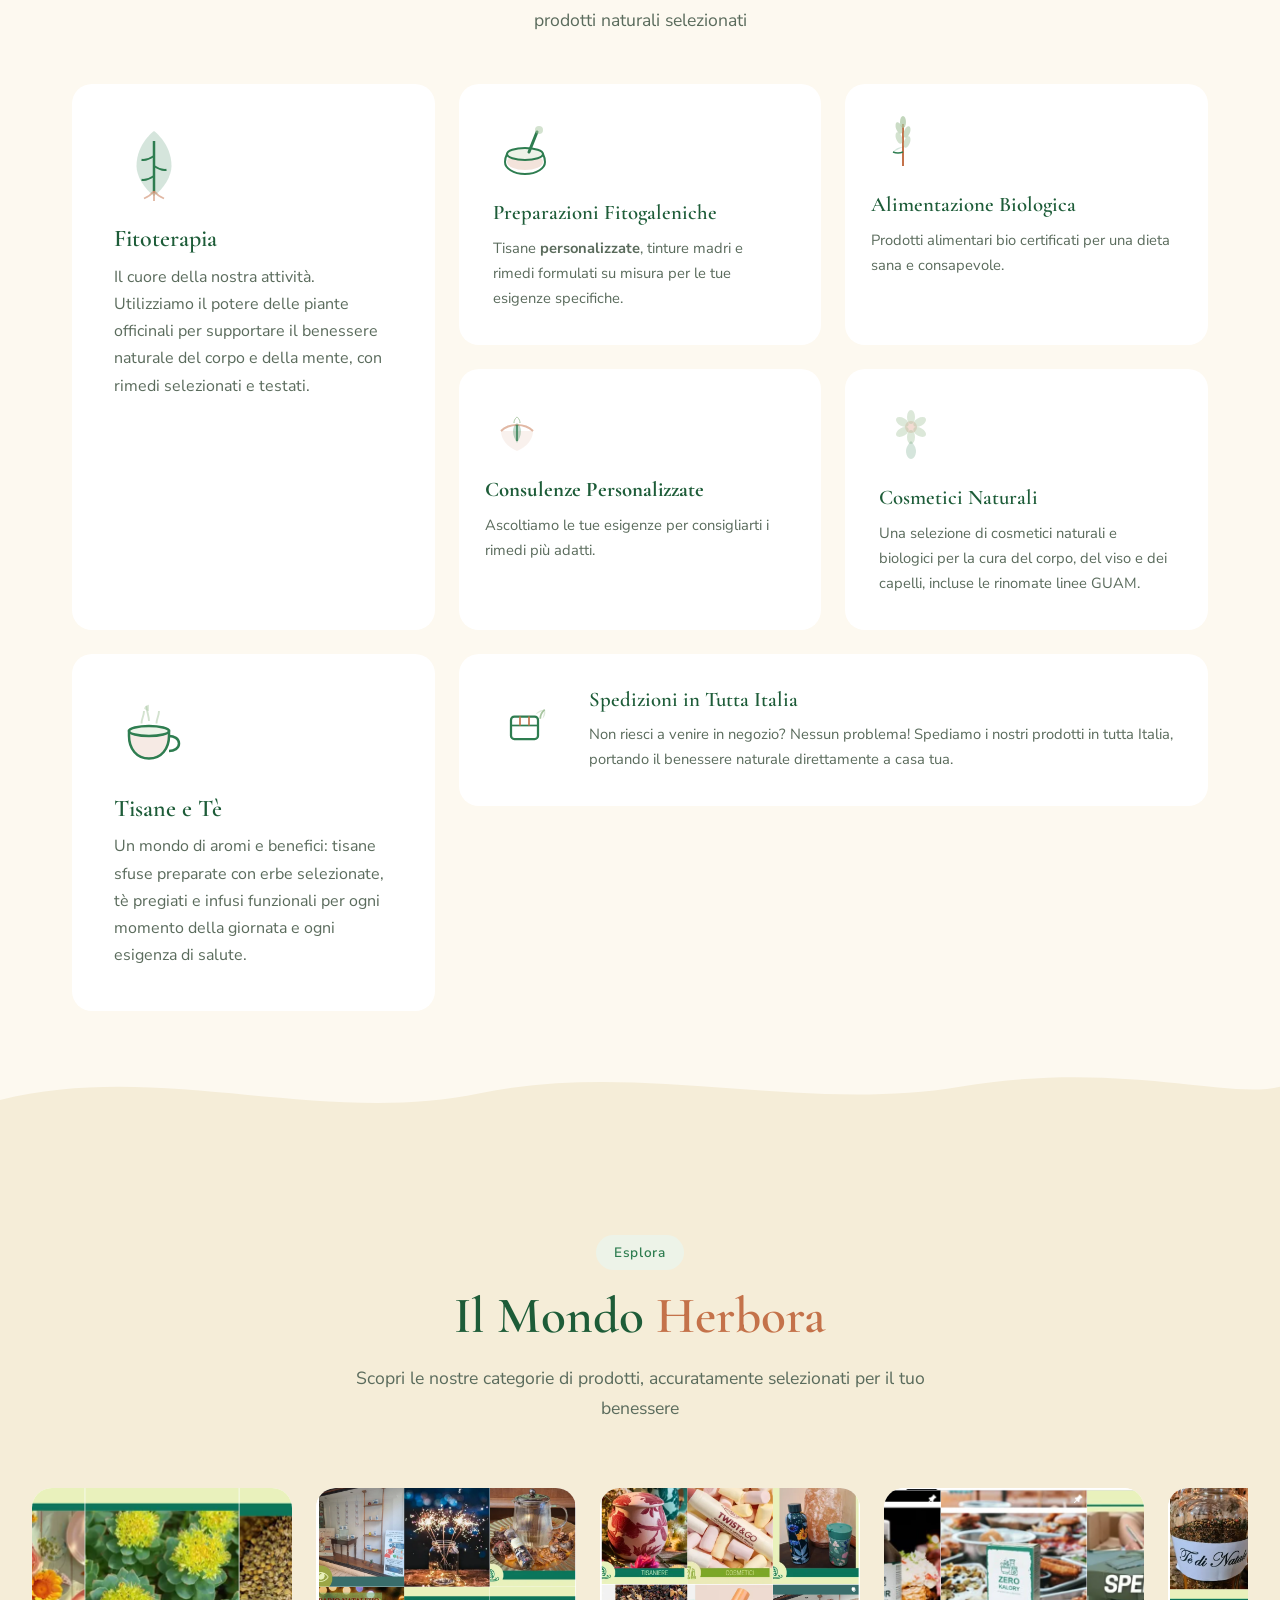
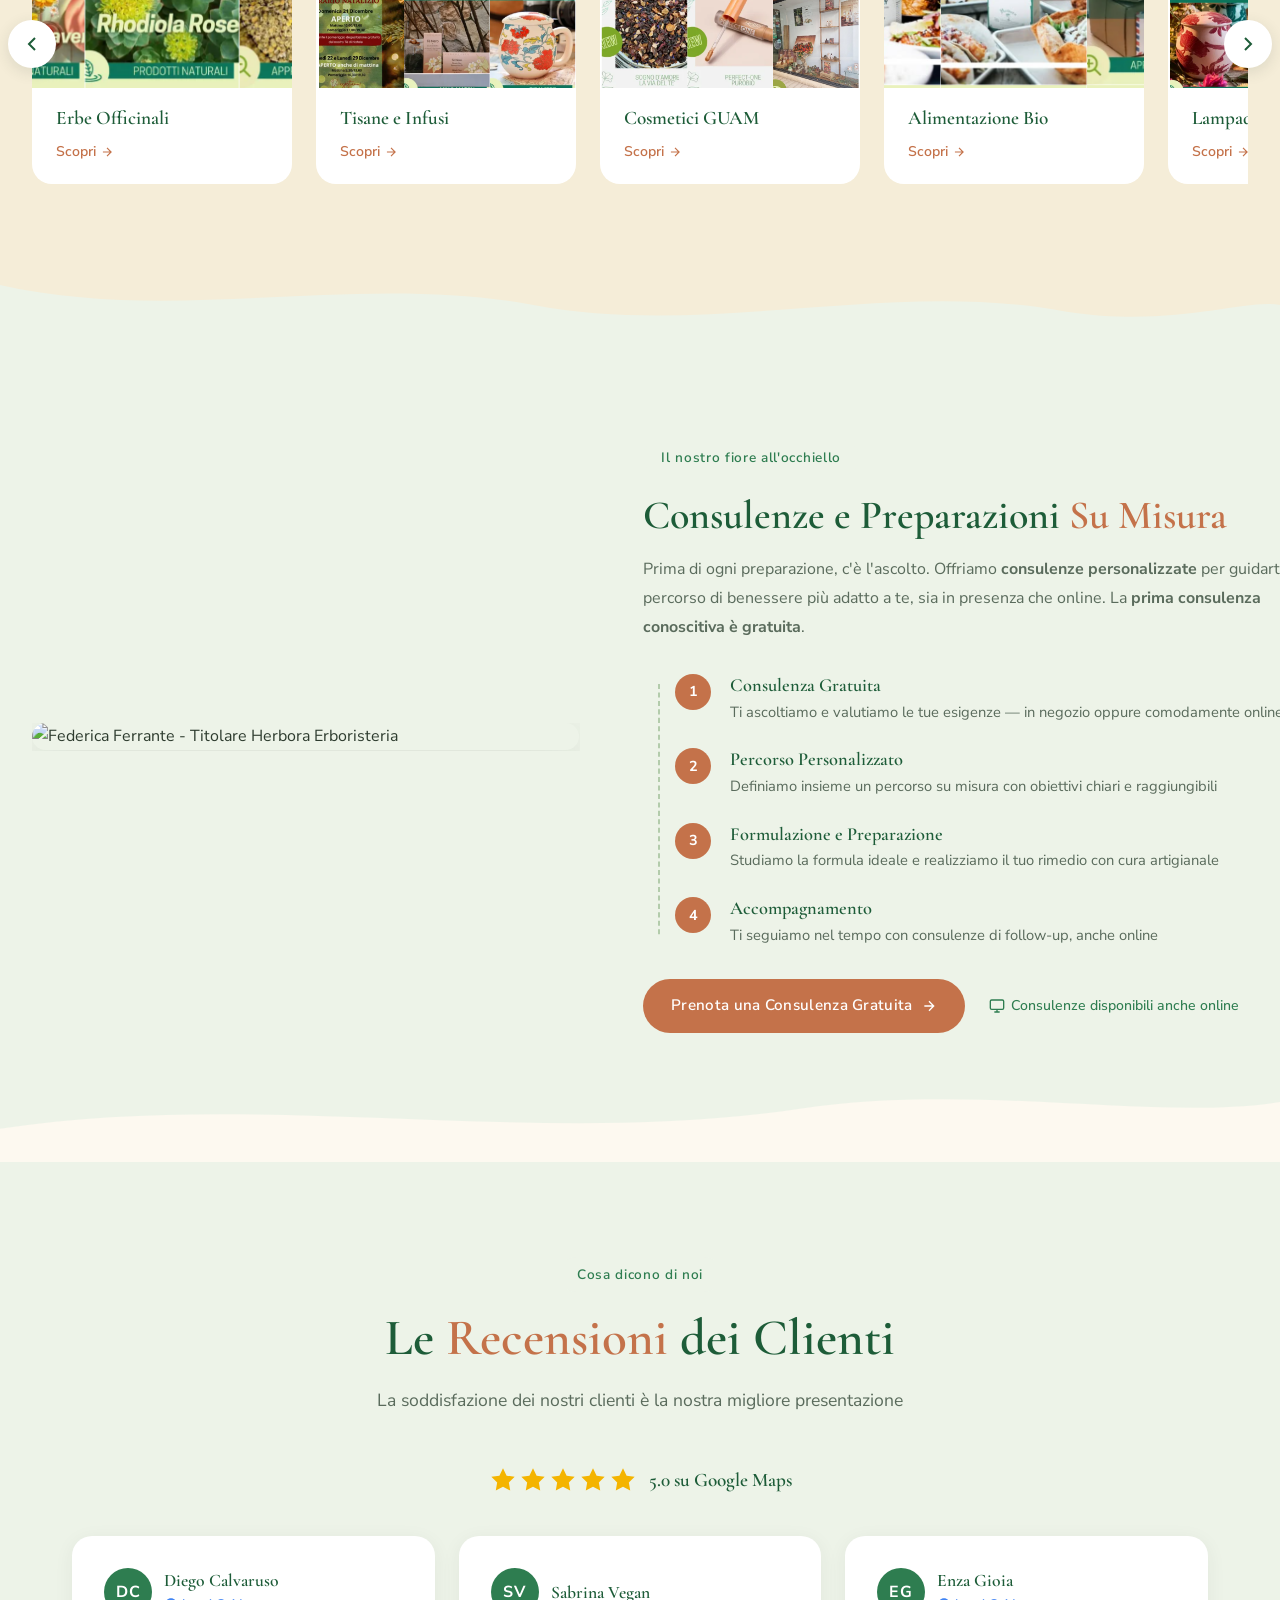
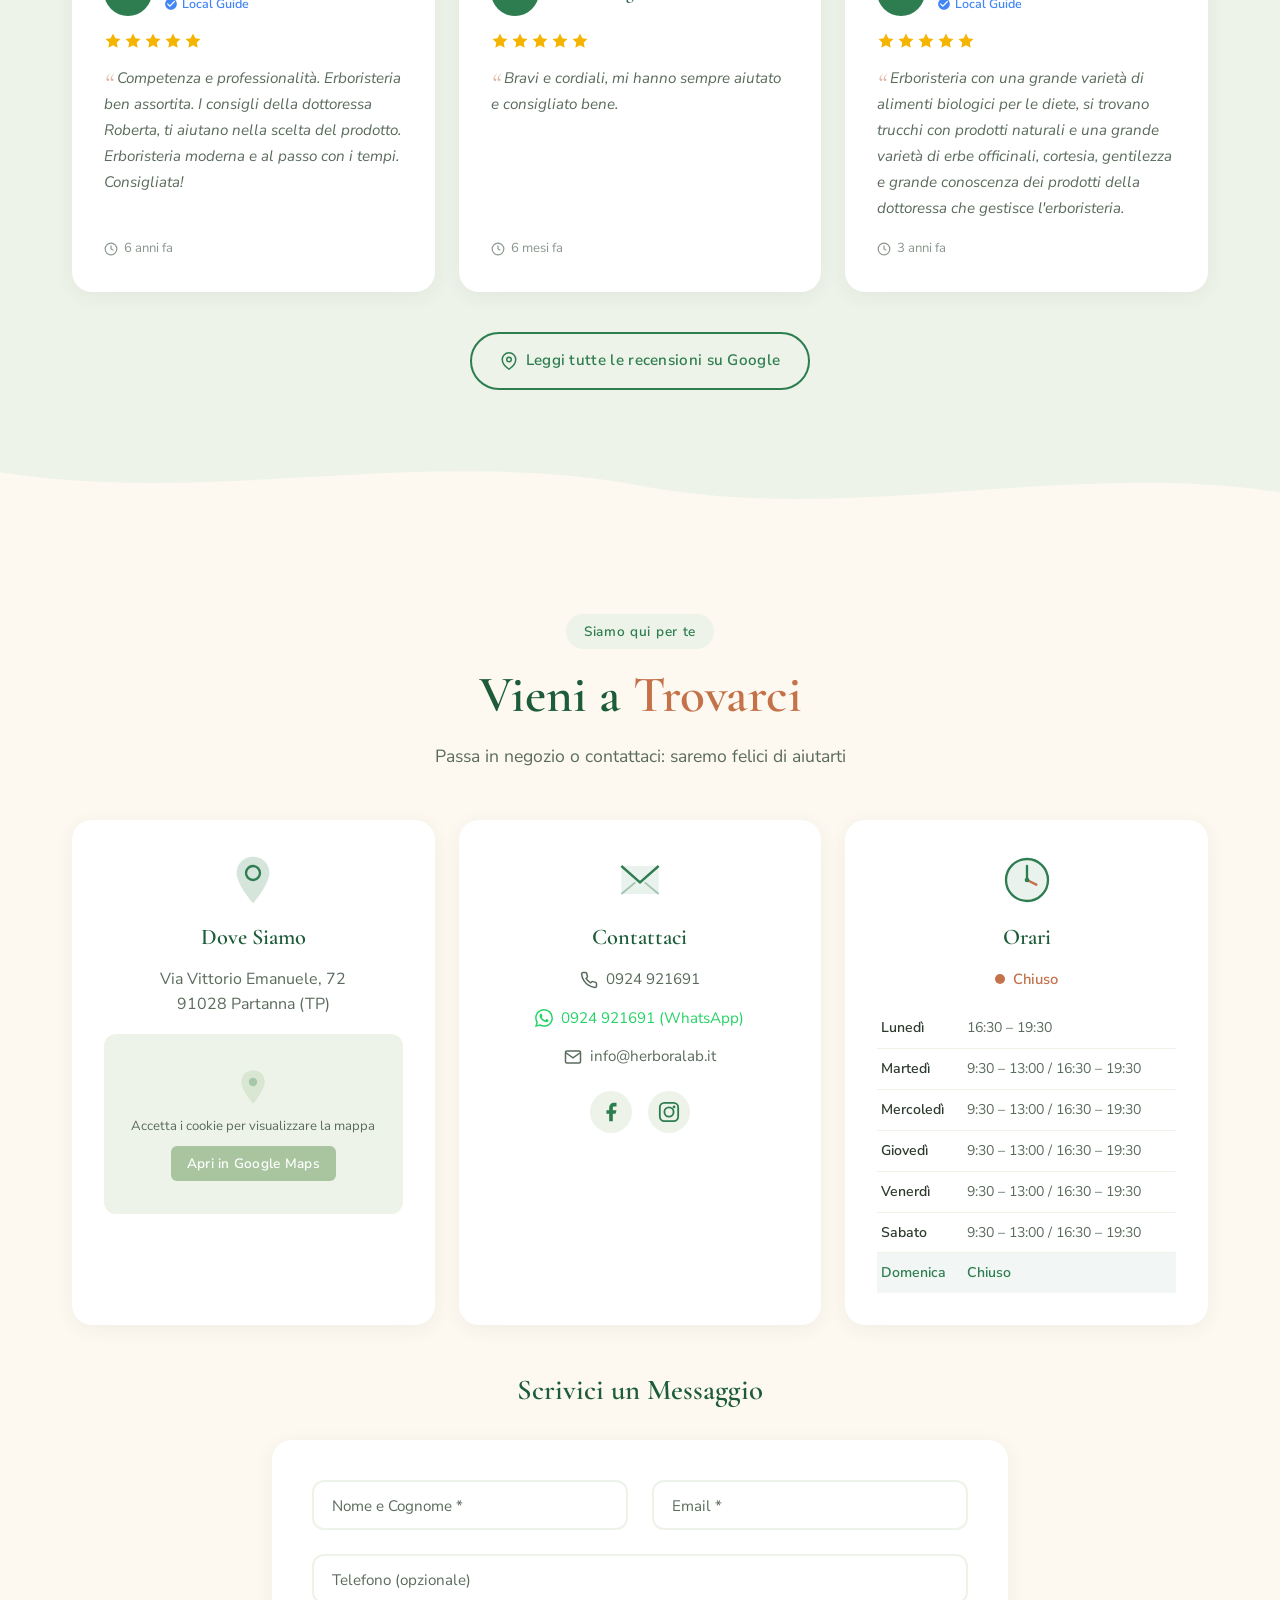
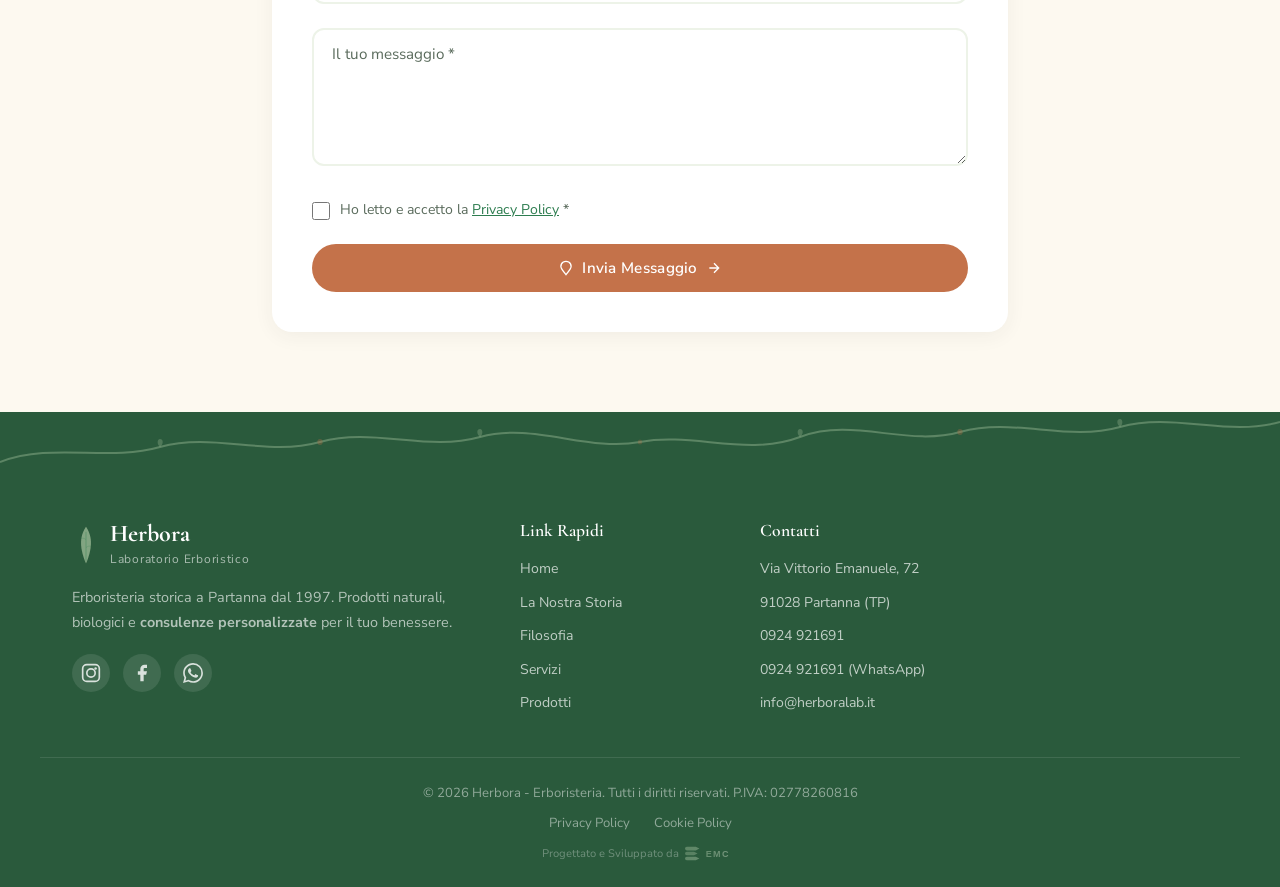
==== commit 488b2953: "Update hero subtitle and storia section text Co-Authored-By: Claude Opus 4.6 <noreply@anthropic.com>" ====
--- a/index.html
+++ b/index.html
@@ -247,7 +247,7 @@
                         <circle cx="225" cy="10" r="2" fill="#A8C5A0" opacity="0.5"/>
                     </svg>
                 </h1>
-                <p class="hero-subtitle">Da quasi trent'anni, Herbora accompagna il tuo cammino verso il benessere con prodotti naturali, erbe officinali e <strong>consulenze personalizzate</strong> nel cuore di Partanna.</p>
+                <p class="hero-subtitle">Da quasi trent'anni, Herbora accompagna il tuo cammino verso il benessere con prodotti naturali, erbe officinali e <strong>consulenze personalizzate</strong>.</p>
                 <div class="hero-ctas">
                     <a href="#servizi" class="btn btn-primary">
                         Scopri i nostri servizi
@@ -286,7 +286,7 @@
         <div class="section-container">
             <span class="section-badge" data-organic="bloom">Il nostro percorso</span>
             <h2 class="section-title" data-organic="leaf-wipe">Dal <span class="accent">1997</span> ad Oggi</h2>
-            <p class="section-subtitle" data-organic="leaf-wipe">Un viaggio lungo quasi trent'anni dedicato alla natura e al benessere</p>
+            <p class="section-subtitle" data-organic="leaf-wipe">Un viaggio lungo quasi trent'anni dedicato al rispetto della natura e al benessere in tutte le sue forme</p>
         </div>
 
         <div class="timeline-grid" id="timelineTrack">
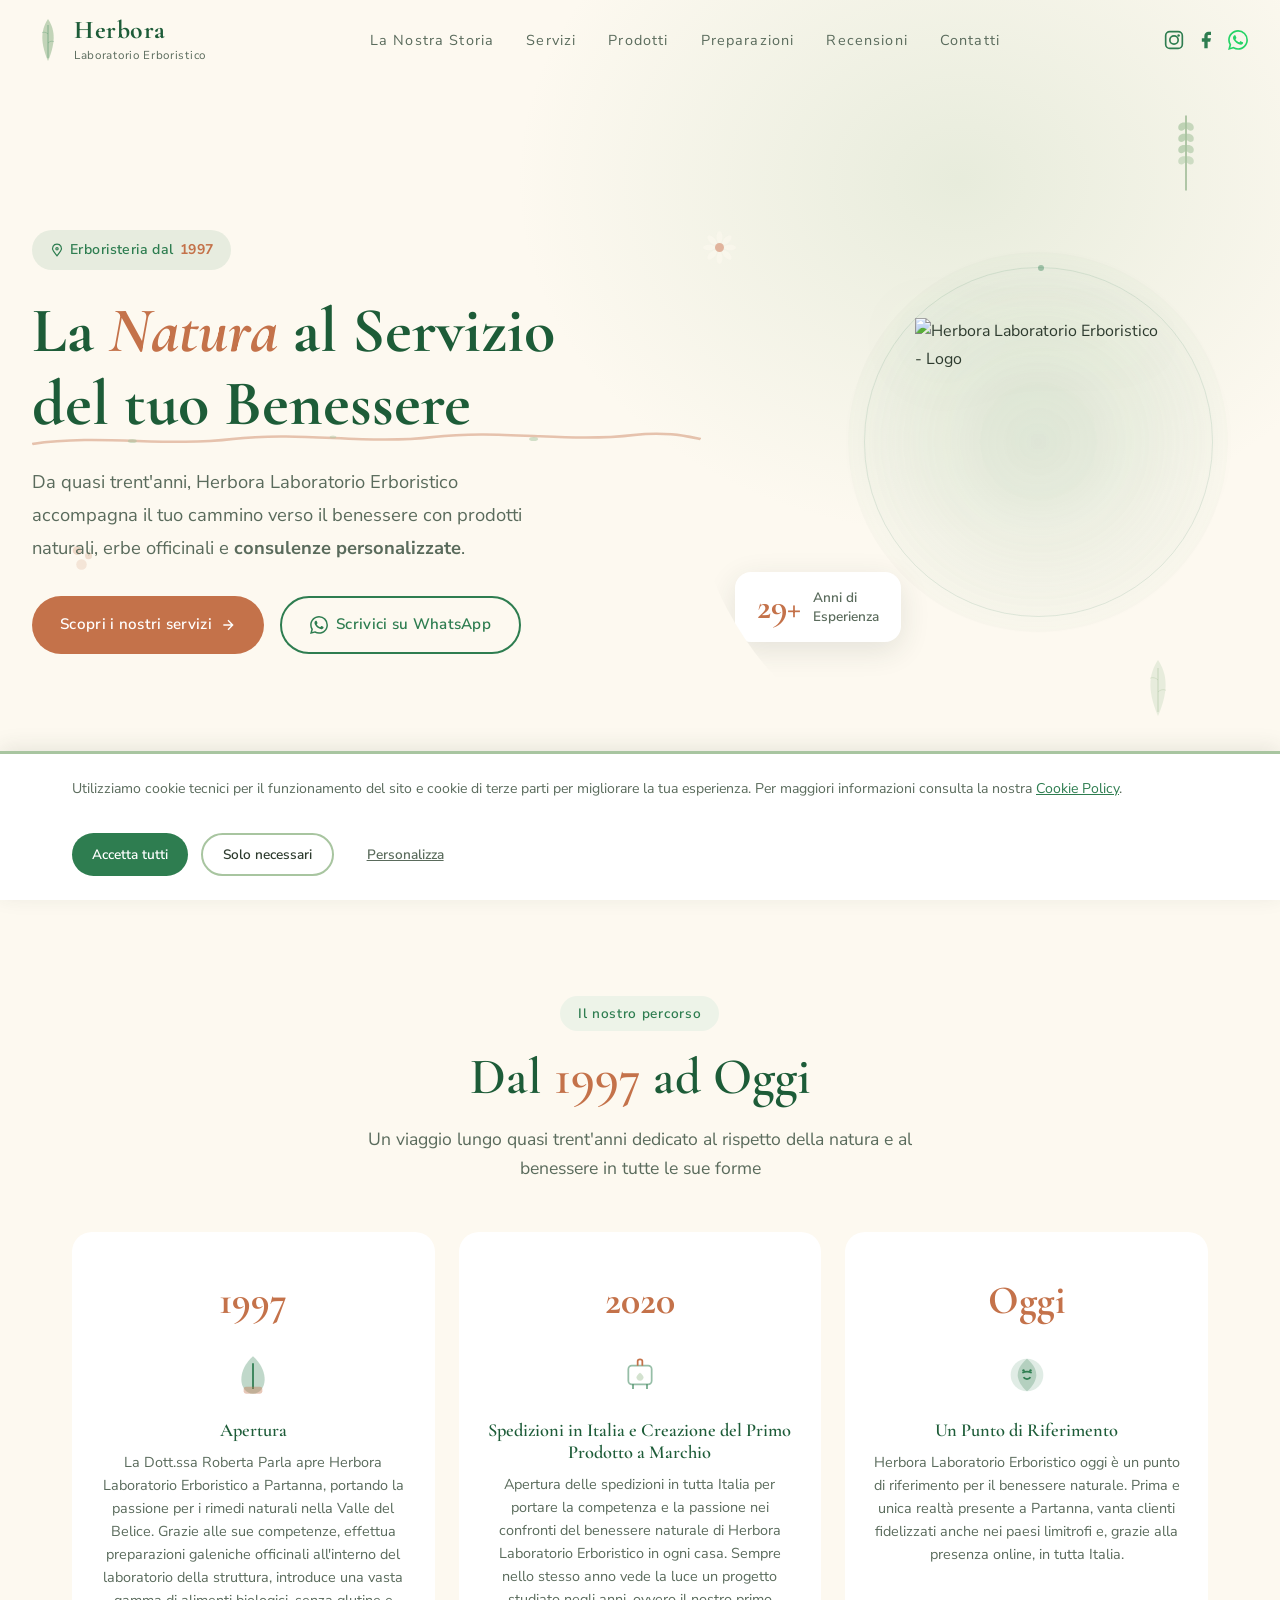
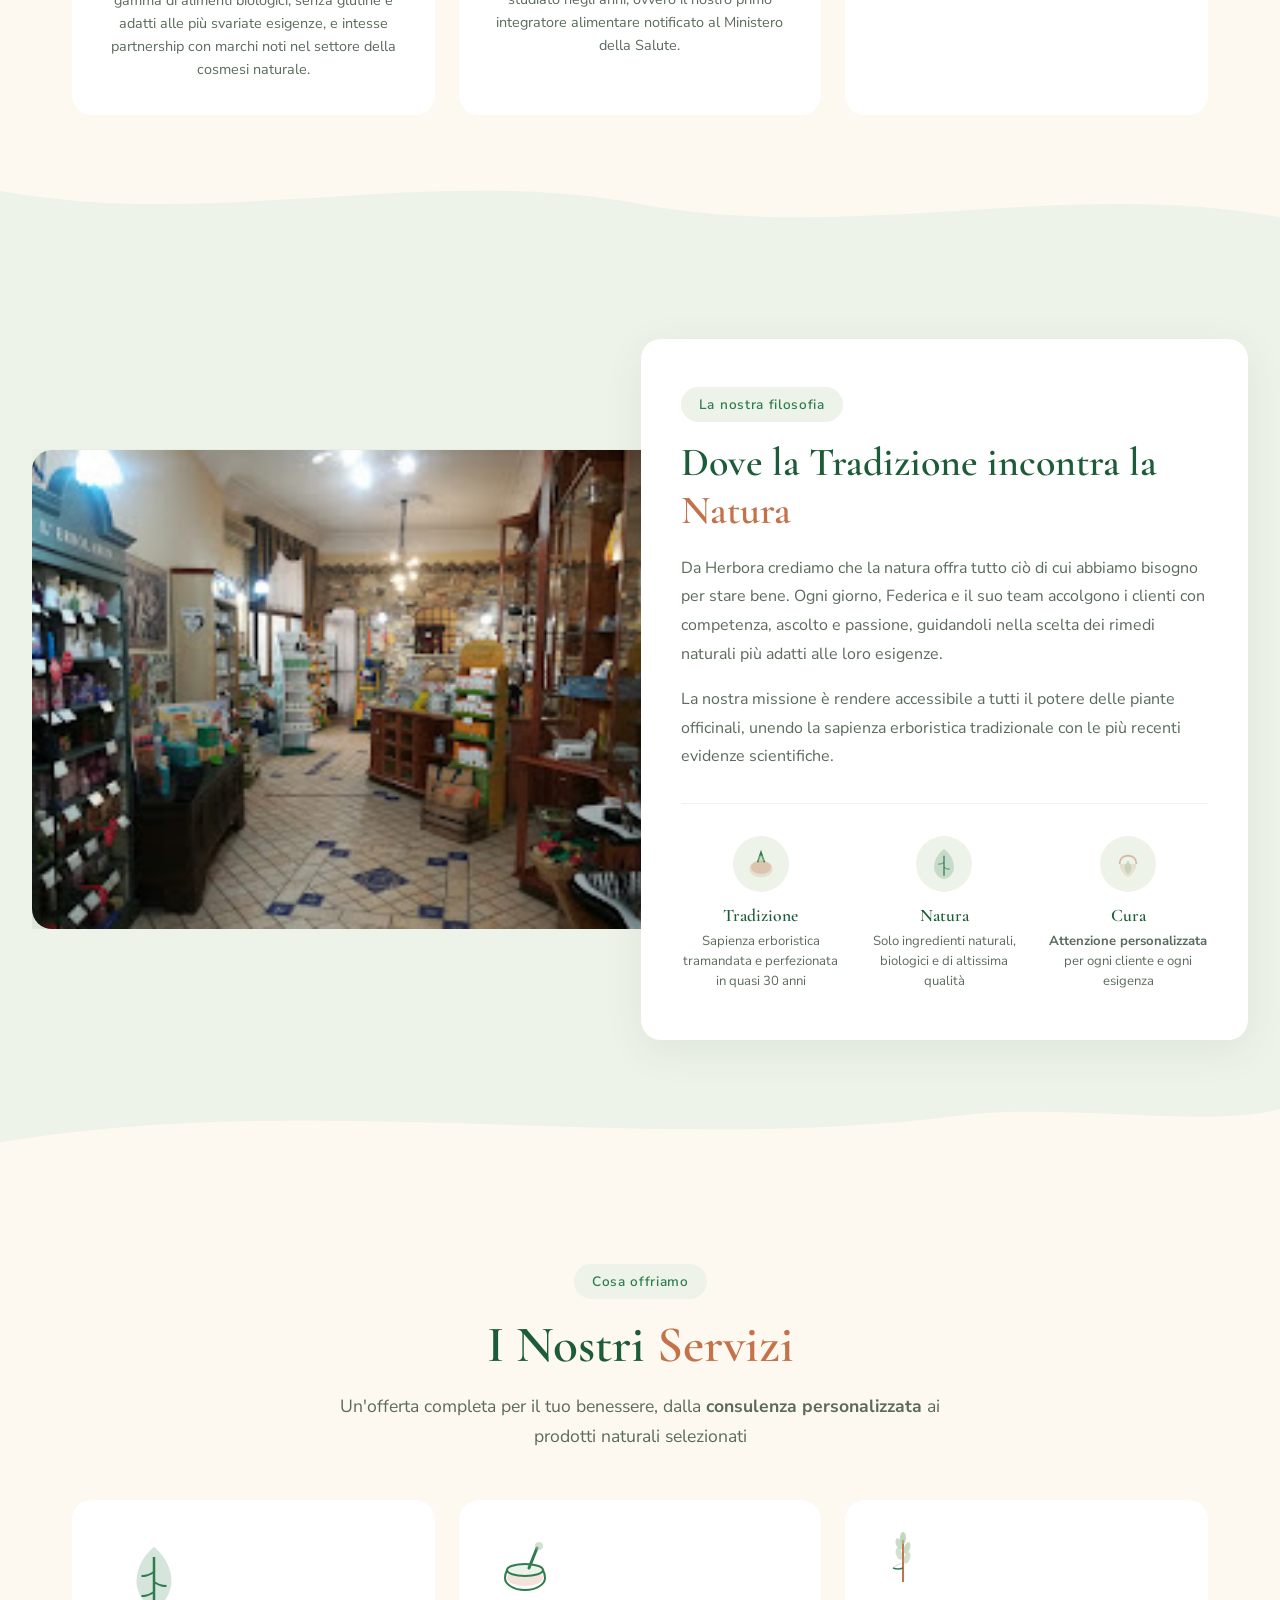
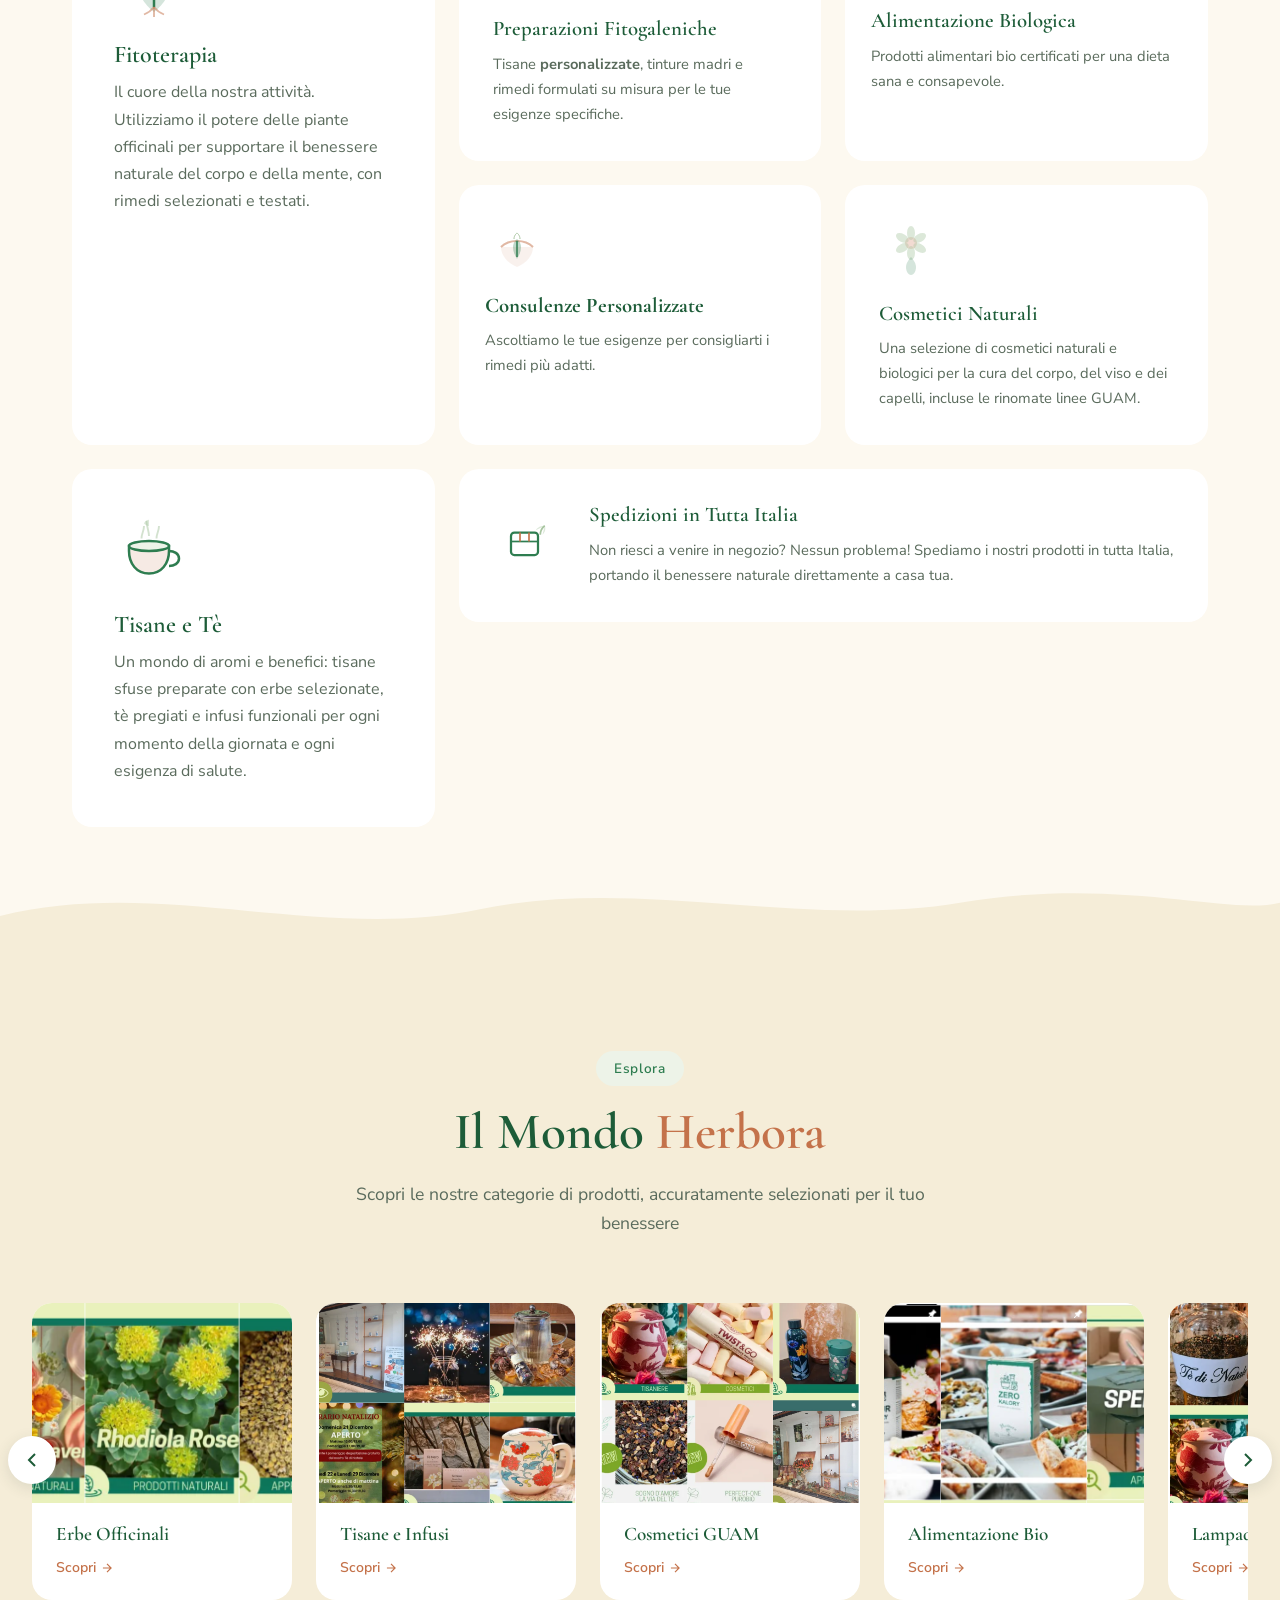
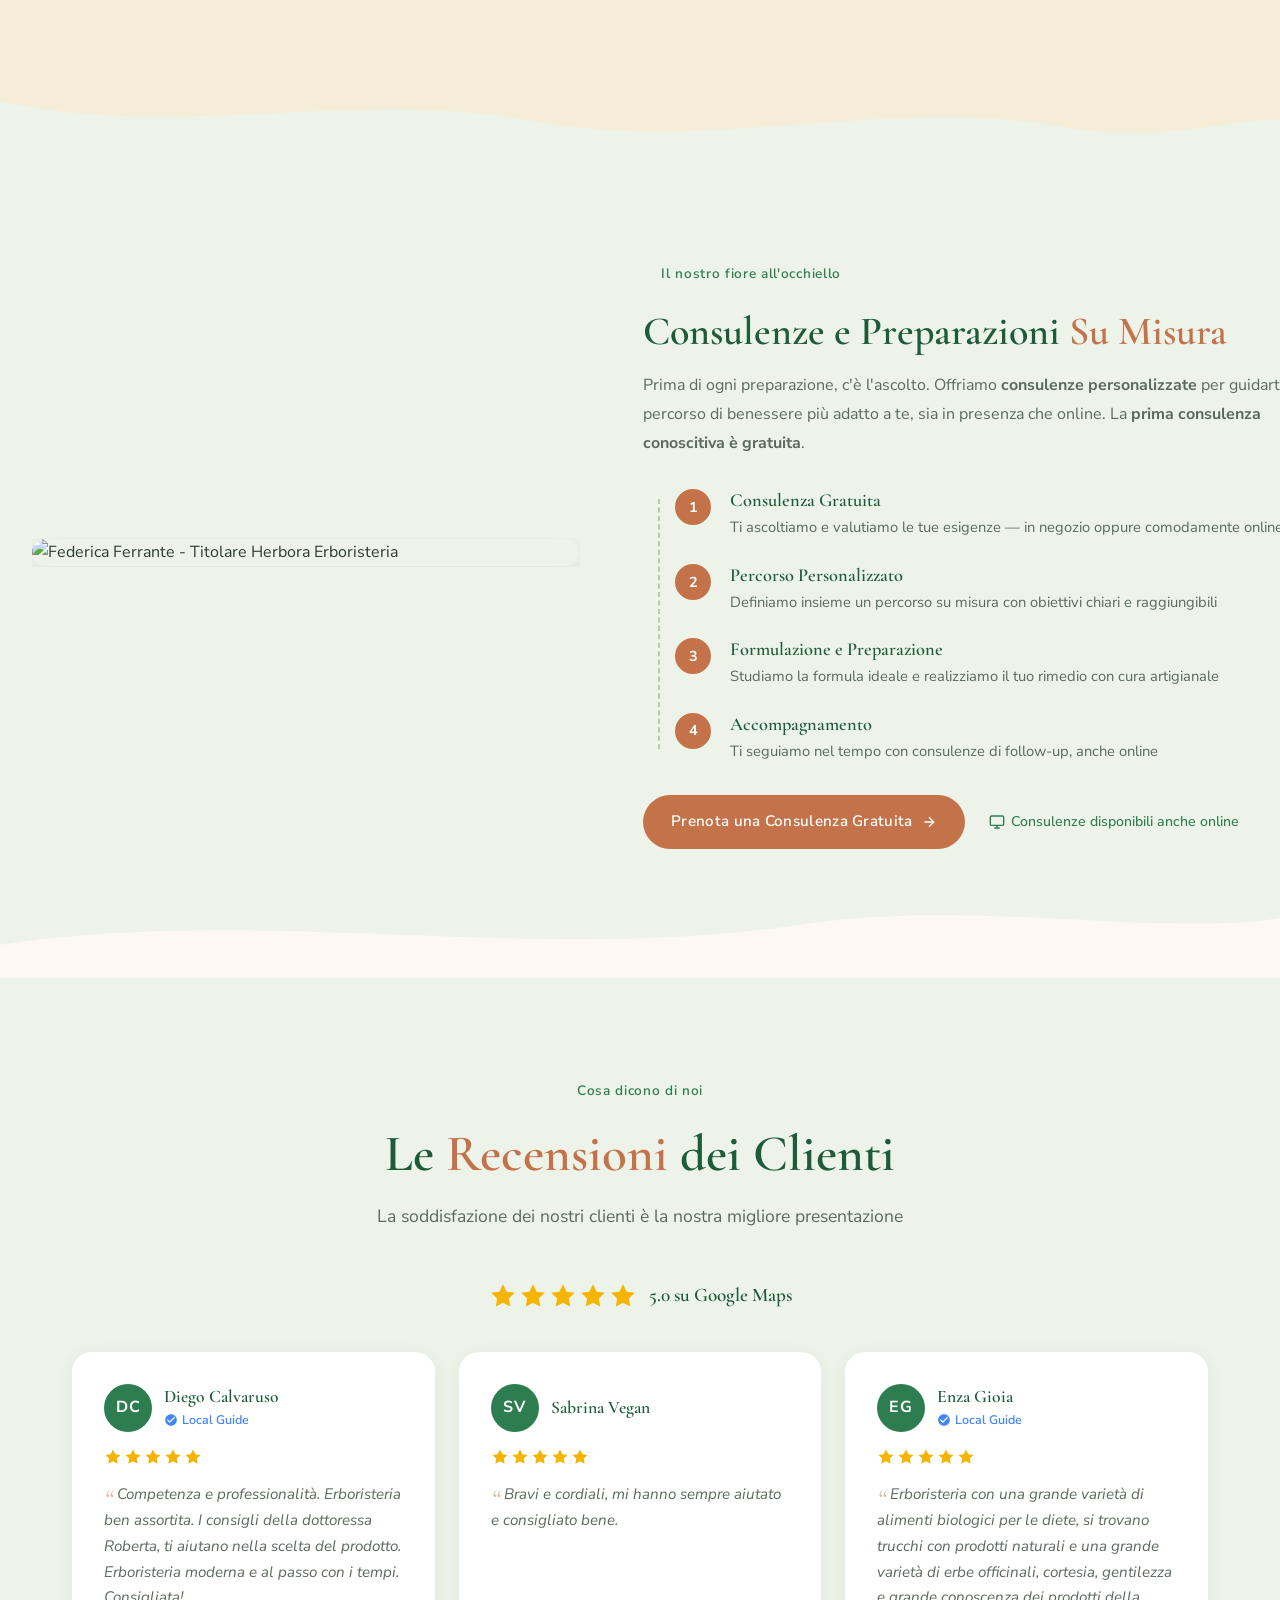
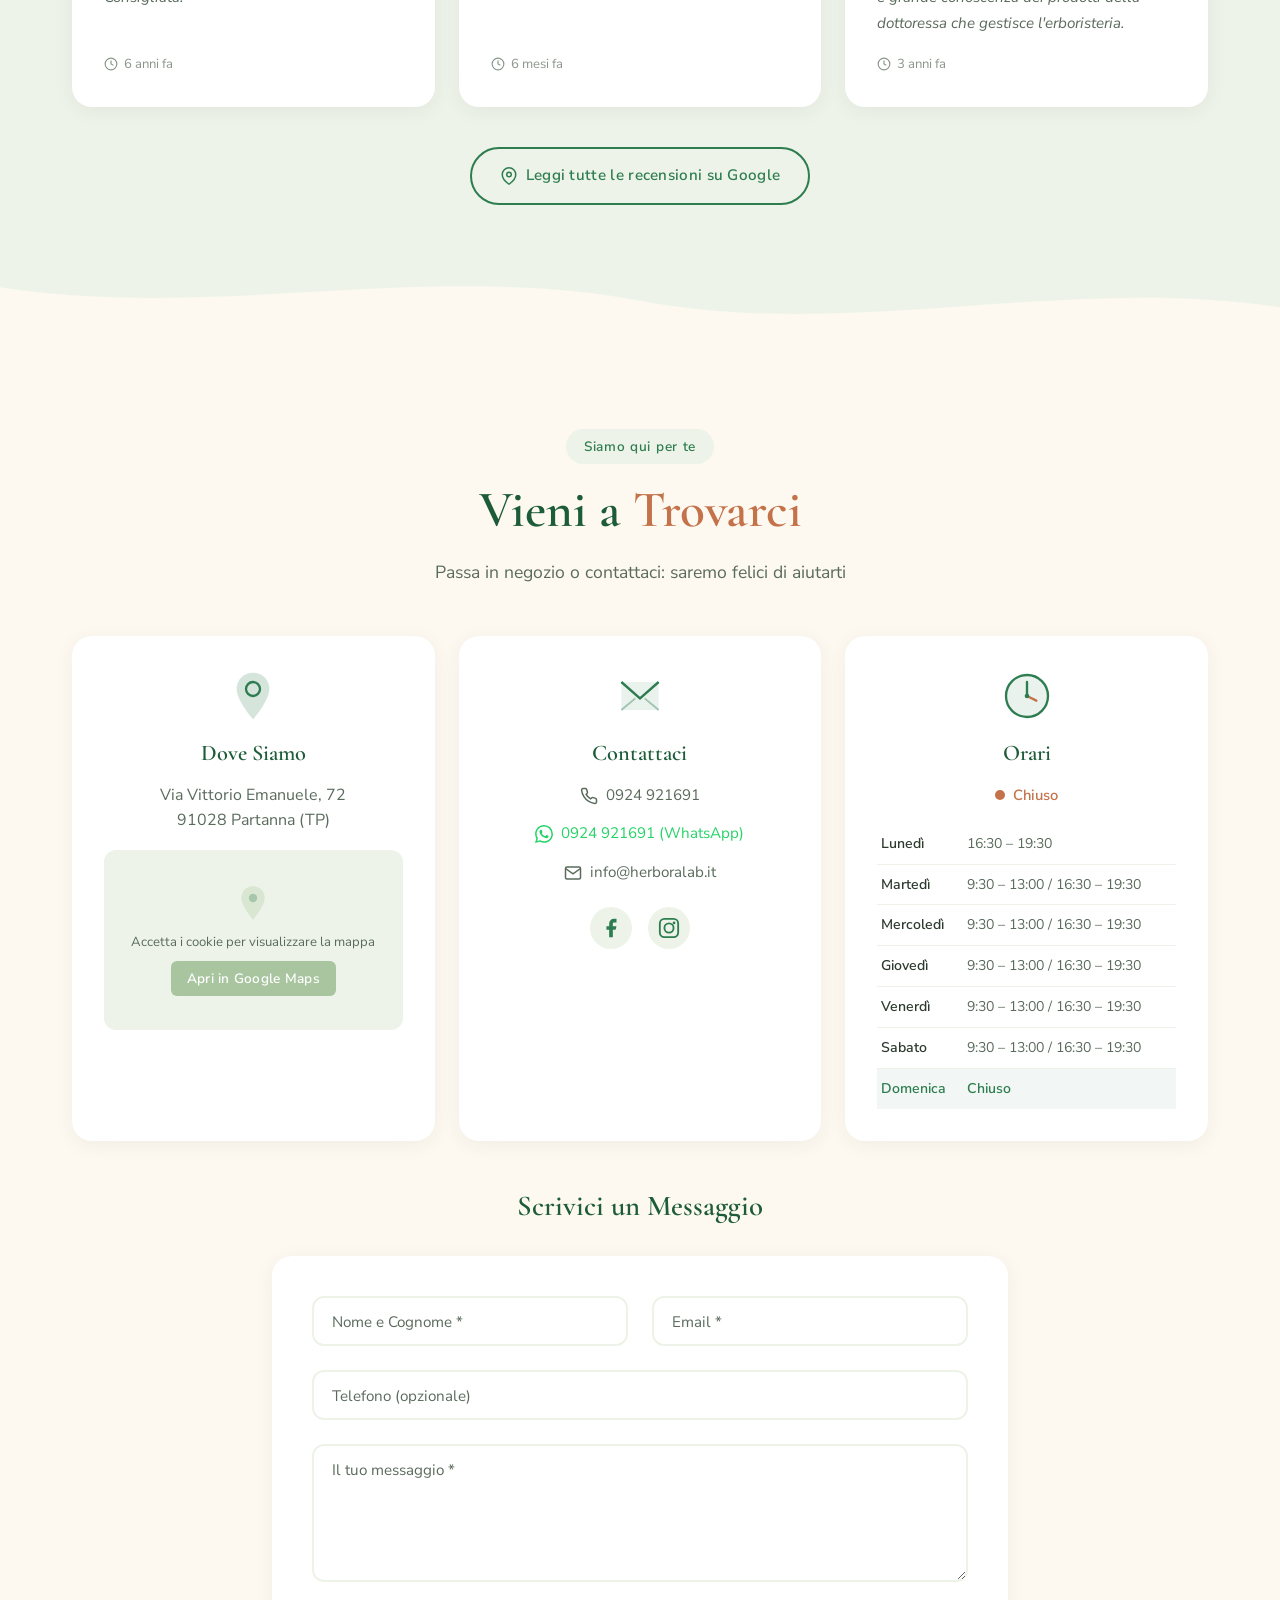
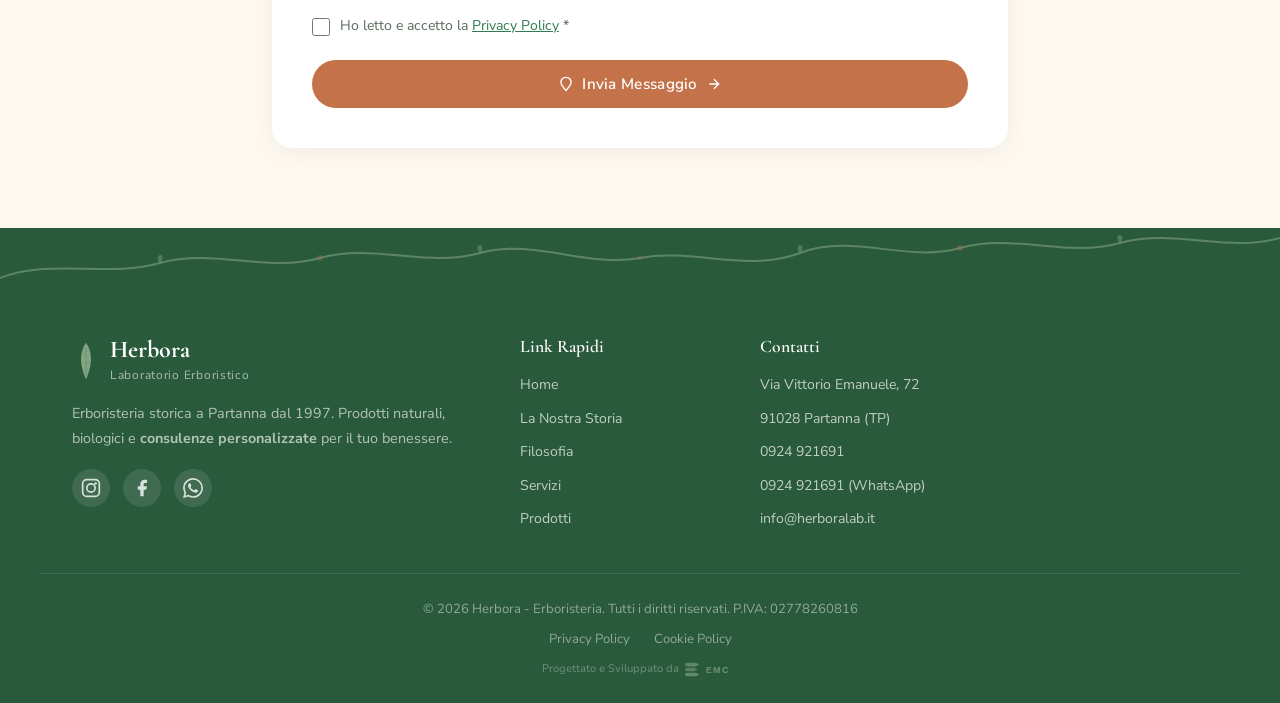
==== commit b5ffd95e: "Update hero subtitle: Herbora → Herbora Laboratorio Erboristico Co-Authored-By: Claude Opus 4.6 <nor" ====
--- a/index.html
+++ b/index.html
@@ -247,7 +247,7 @@
                         <circle cx="225" cy="10" r="2" fill="#A8C5A0" opacity="0.5"/>
                     </svg>
                 </h1>
-                <p class="hero-subtitle">Da quasi trent'anni, Herbora accompagna il tuo cammino verso il benessere con prodotti naturali, erbe officinali e <strong>consulenze personalizzate</strong>.</p>
+                <p class="hero-subtitle">Da quasi trent'anni, Herbora Laboratorio Erboristico accompagna il tuo cammino verso il benessere con prodotti naturali, erbe officinali e <strong>consulenze personalizzate</strong>.</p>
                 <div class="hero-ctas">
                     <a href="#servizi" class="btn btn-primary">
                         Scopri i nostri servizi
@@ -299,48 +299,8 @@
                         <rect x="16" y="34" width="16" height="6" rx="2" fill="#C4724A" opacity="0.4"/>
                     </svg>
                 </div>
-                <h3 class="timeline-title">L'Apertura</h3>
-                <p class="timeline-desc">La Dott.ssa Roberta Parla apre Herbora a Partanna, portando la passione per le erbe officinali nella Valle del Belice.</p>
-            </div>
-
-            <div class="timeline-node" data-organic="grow">
-                <div class="timeline-year">2003</div>
-                <div class="timeline-icon">
-                    <svg viewBox="0 0 48 48" xmlns="http://www.w3.org/2000/svg">
-                        <circle cx="24" cy="20" r="10" fill="none" stroke="#2E7D50" stroke-width="1.5" opacity="0.5"/>
-                        <path d="M24 14c-3 2-5 6-5 6s2 4 5 6c3-2 5-6 5-6s-2-4-5-6z" fill="#A8C5A0" opacity="0.6"/>
-                        <text x="24" y="38" text-anchor="middle" font-family="Nunito Sans" font-size="8" fill="#2E7D50" font-weight="600">BIO</text>
-                    </svg>
-                </div>
-                <h3 class="timeline-title">Svolta Bio</h3>
-                <p class="timeline-desc">Introduzione della linea biologica certificata e ampliamento dell'offerta con prodotti naturali selezionati.</p>
-            </div>
-
-            <div class="timeline-node" data-organic="grow">
-                <div class="timeline-year">2010</div>
-                <div class="timeline-icon">
-                    <svg viewBox="0 0 48 48" xmlns="http://www.w3.org/2000/svg">
-                        <ellipse cx="24" cy="28" rx="12" ry="8" fill="#C4724A" opacity="0.2"/>
-                        <ellipse cx="24" cy="26" rx="10" ry="6" fill="#C4724A" opacity="0.3"/>
-                        <path d="M18 20 L24 12 L30 20" fill="none" stroke="#2E7D50" stroke-width="1.5"/>
-                        <circle cx="24" cy="22" r="3" fill="#A8C5A0" opacity="0.5"/>
-                    </svg>
-                </div>
-                <h3 class="timeline-title">Preparazioni Galeniche</h3>
-                <p class="timeline-desc">Avvio del laboratorio galenico per la preparazione <strong>personalizzata</strong> di tisane, tinture madri e rimedi su misura.</p>
-            </div>
-
-            <div class="timeline-node" data-organic="grow">
-                <div class="timeline-year">2015</div>
-                <div class="timeline-icon">
-                    <svg viewBox="0 0 48 48" xmlns="http://www.w3.org/2000/svg">
-                        <circle cx="24" cy="18" r="8" fill="none" stroke="#C4724A" stroke-width="1.5" opacity="0.4"/>
-                        <circle cx="24" cy="18" r="4" fill="#D4896A" opacity="0.3"/>
-                        <path d="M24 26c0 0-2 4-2 8s1 6 2 6s2-2 2-6s-2-8-2-8z" fill="#A8C5A0" opacity="0.5"/>
-                    </svg>
-                </div>
-                <h3 class="timeline-title">Cosmetici Naturali</h3>
-                <p class="timeline-desc">Partnership con marchi come GUAM e ampliamento nel settore della cosmesi naturale e biologica.</p>
+                <h3 class="timeline-title">Apertura</h3>
+                <p class="timeline-desc">La Dott.ssa Roberta Parla apre Herbora Laboratorio Erboristico a Partanna, portando la passione per i rimedi naturali nella Valle del Belice. Grazie alle sue competenze, effettua preparazioni galeniche officinali all'interno del laboratorio della struttura, introduce una vasta gamma di alimenti biologici, senza glutine e adatti alle più svariate esigenze, e intesse partnership con marchi noti nel settore della cosmesi naturale.</p>
             </div>
 
             <div class="timeline-node" data-organic="grow">
@@ -354,8 +314,8 @@
                         <path d="M24 22c0 0-3 2-3 4s1.5 3 3 3s3-1 3-3s-3-4-3-4z" fill="#A8C5A0" opacity="0.5"/>
                     </svg>
                 </div>
-                <h3 class="timeline-title">Spedizioni in Italia</h3>
-                <p class="timeline-desc">Apertura delle spedizioni in tutta Italia per portare il benessere naturale di Herbora in ogni casa.</p>
+                <h3 class="timeline-title">Spedizioni in Italia e Creazione del Primo Prodotto a Marchio</h3>
+                <p class="timeline-desc">Apertura delle spedizioni in tutta Italia per portare la competenza e la passione nei confronti del benessere naturale di Herbora Laboratorio Erboristico in ogni casa. Sempre nello stesso anno vede la luce un progetto studiato negli anni, ovvero il nostro primo integratore alimentare notificato al Ministero della Salute.</p>
             </div>
 
             <div class="timeline-node" data-organic="grow">
@@ -371,7 +331,7 @@
                     </svg>
                 </div>
                 <h3 class="timeline-title">Un Punto di Riferimento</h3>
-                <p class="timeline-desc">Herbora è oggi un punto di riferimento per il benessere naturale, con centinaia di clienti fidelizzati e un'offerta completa.</p>
+                <p class="timeline-desc">Herbora Laboratorio Erboristico oggi è un punto di riferimento per il benessere naturale. Prima e unica realtà presente a Partanna, vanta clienti fidelizzati anche nei paesi limitrofi e, grazie alla presenza online, in tutta Italia.</p>
             </div>
         </div>
 
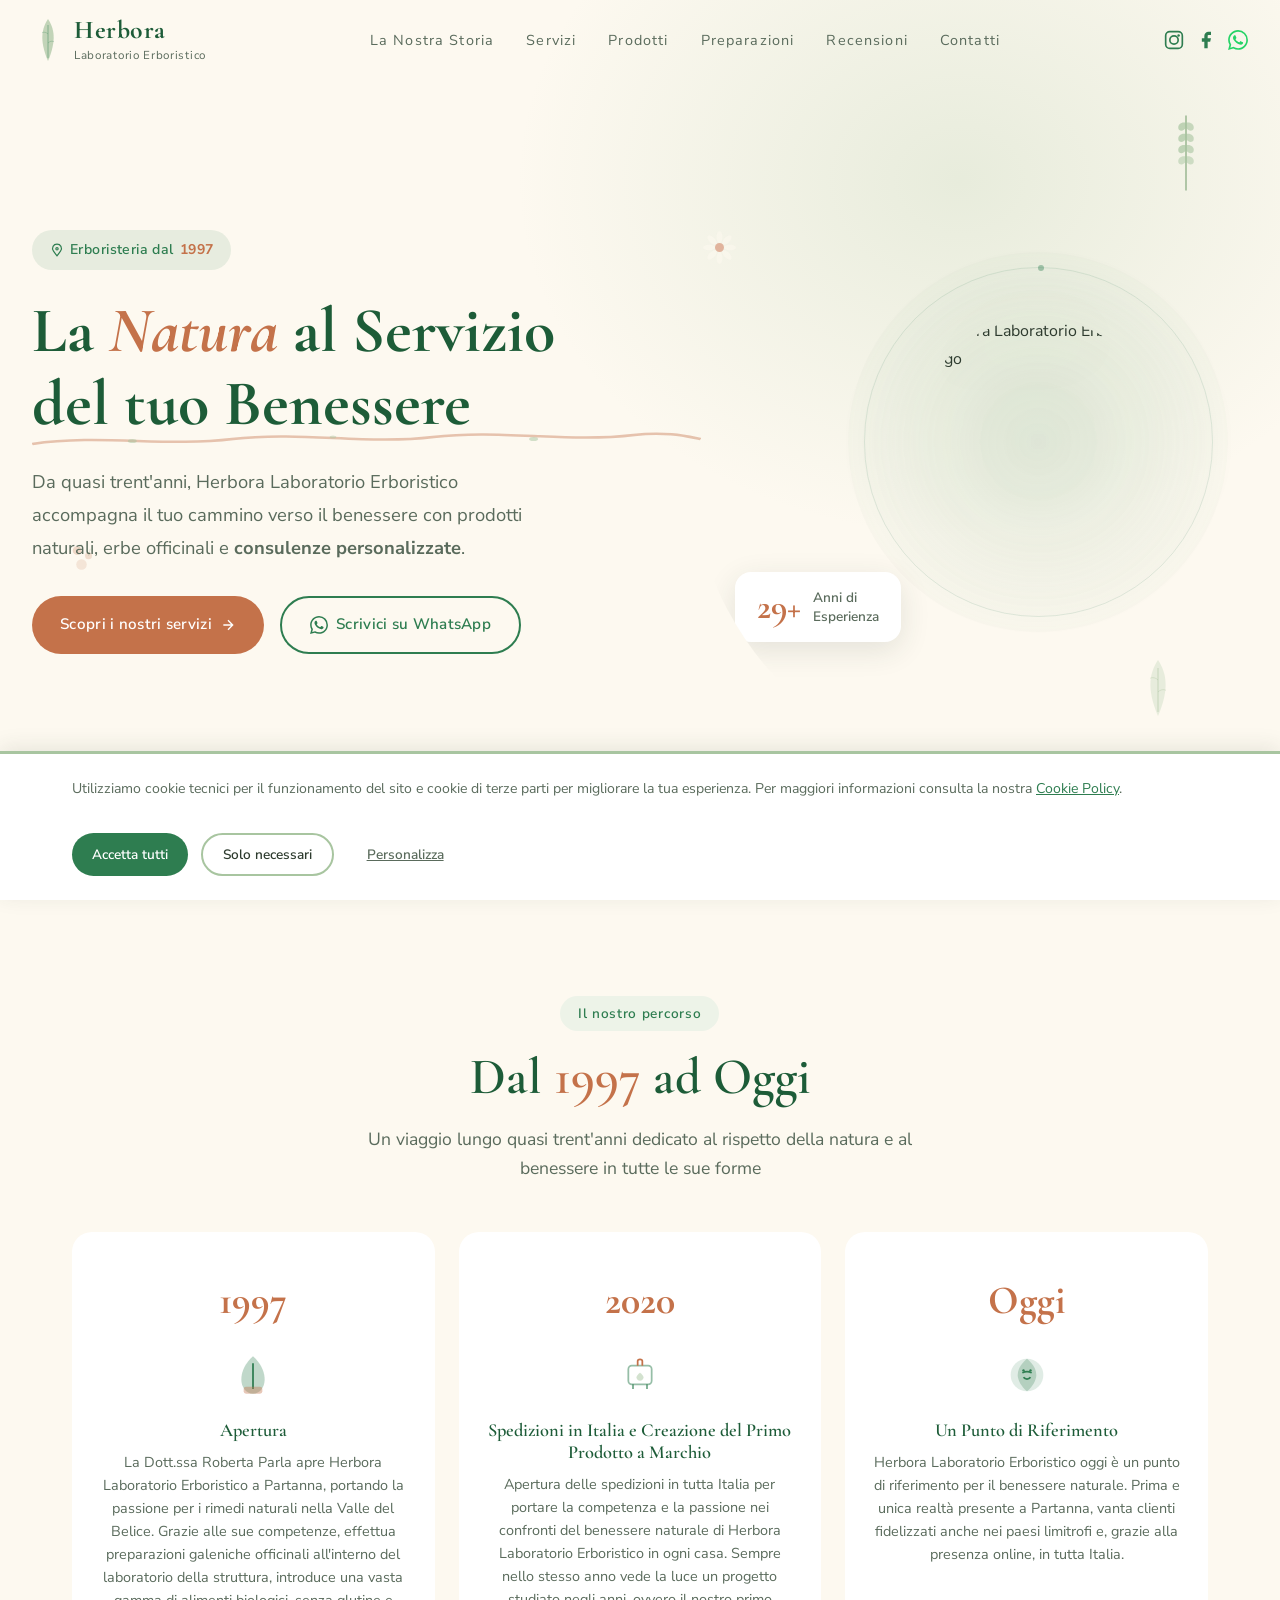
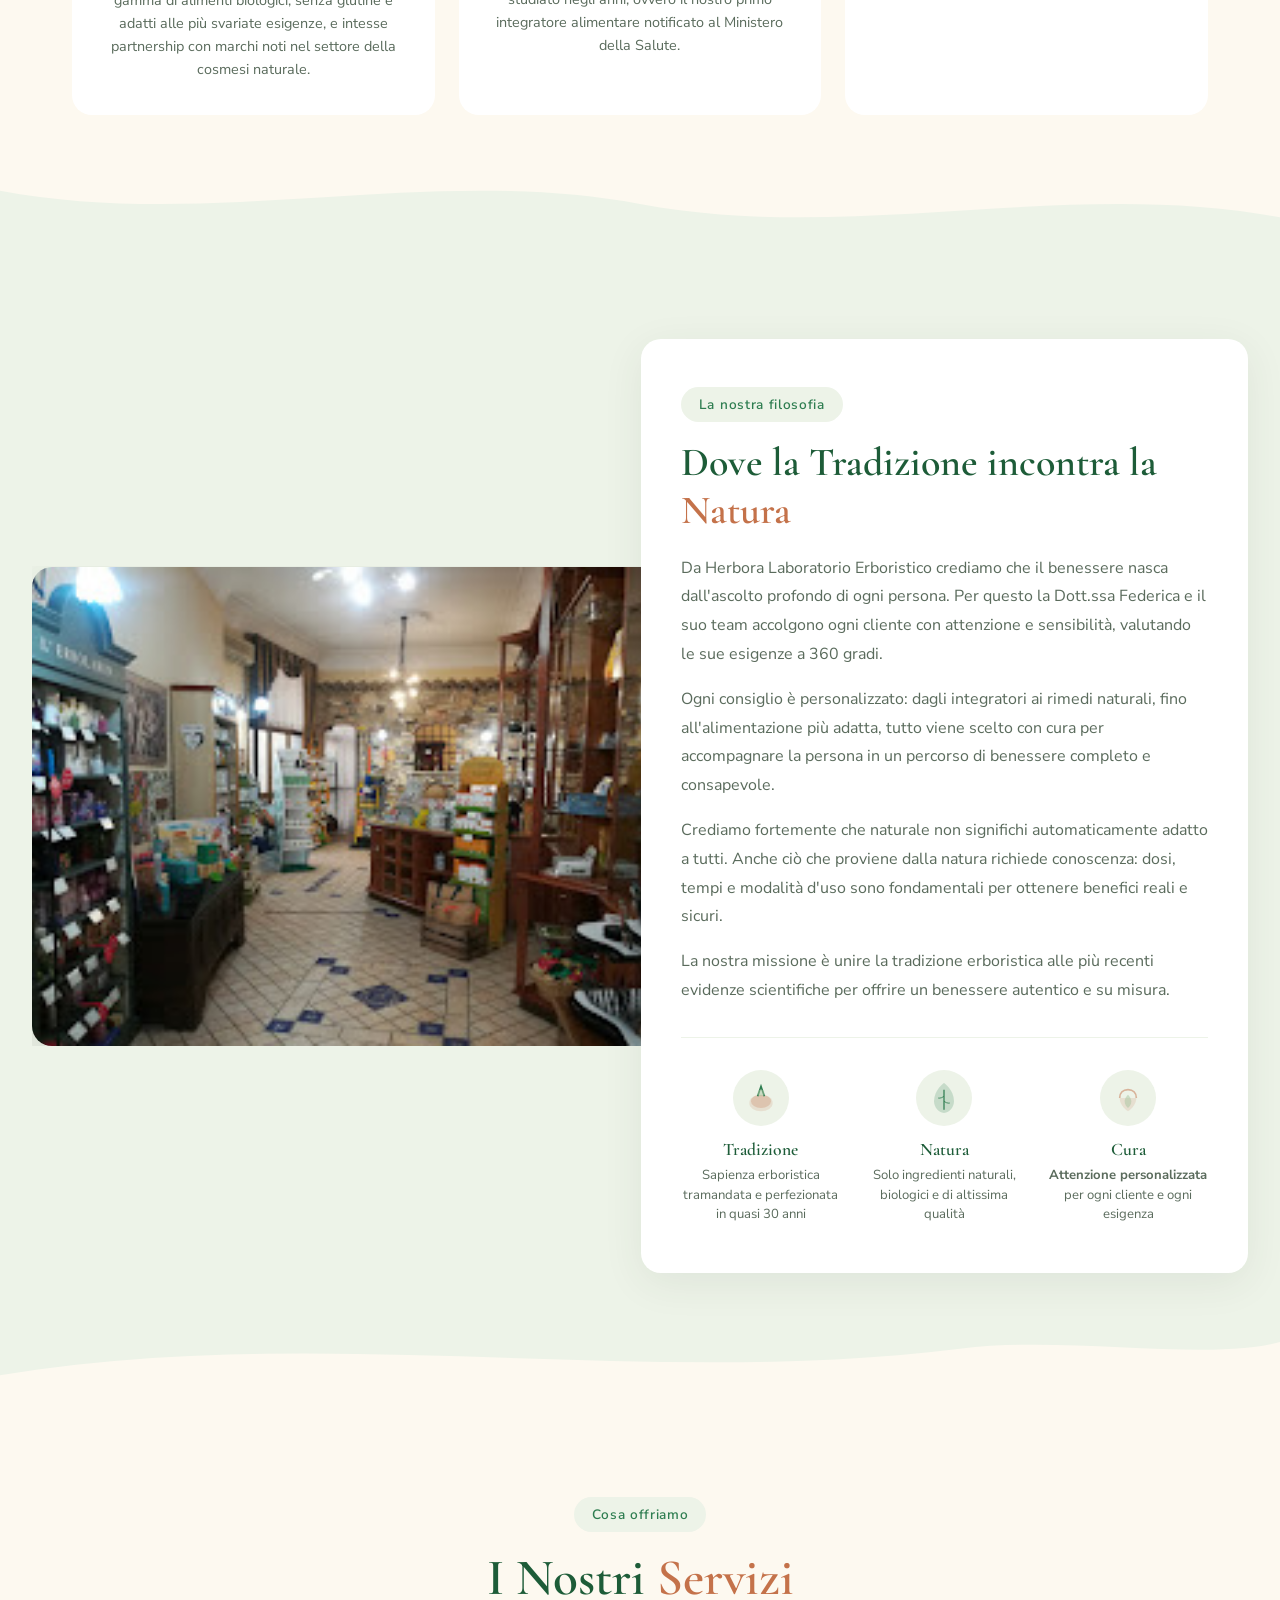
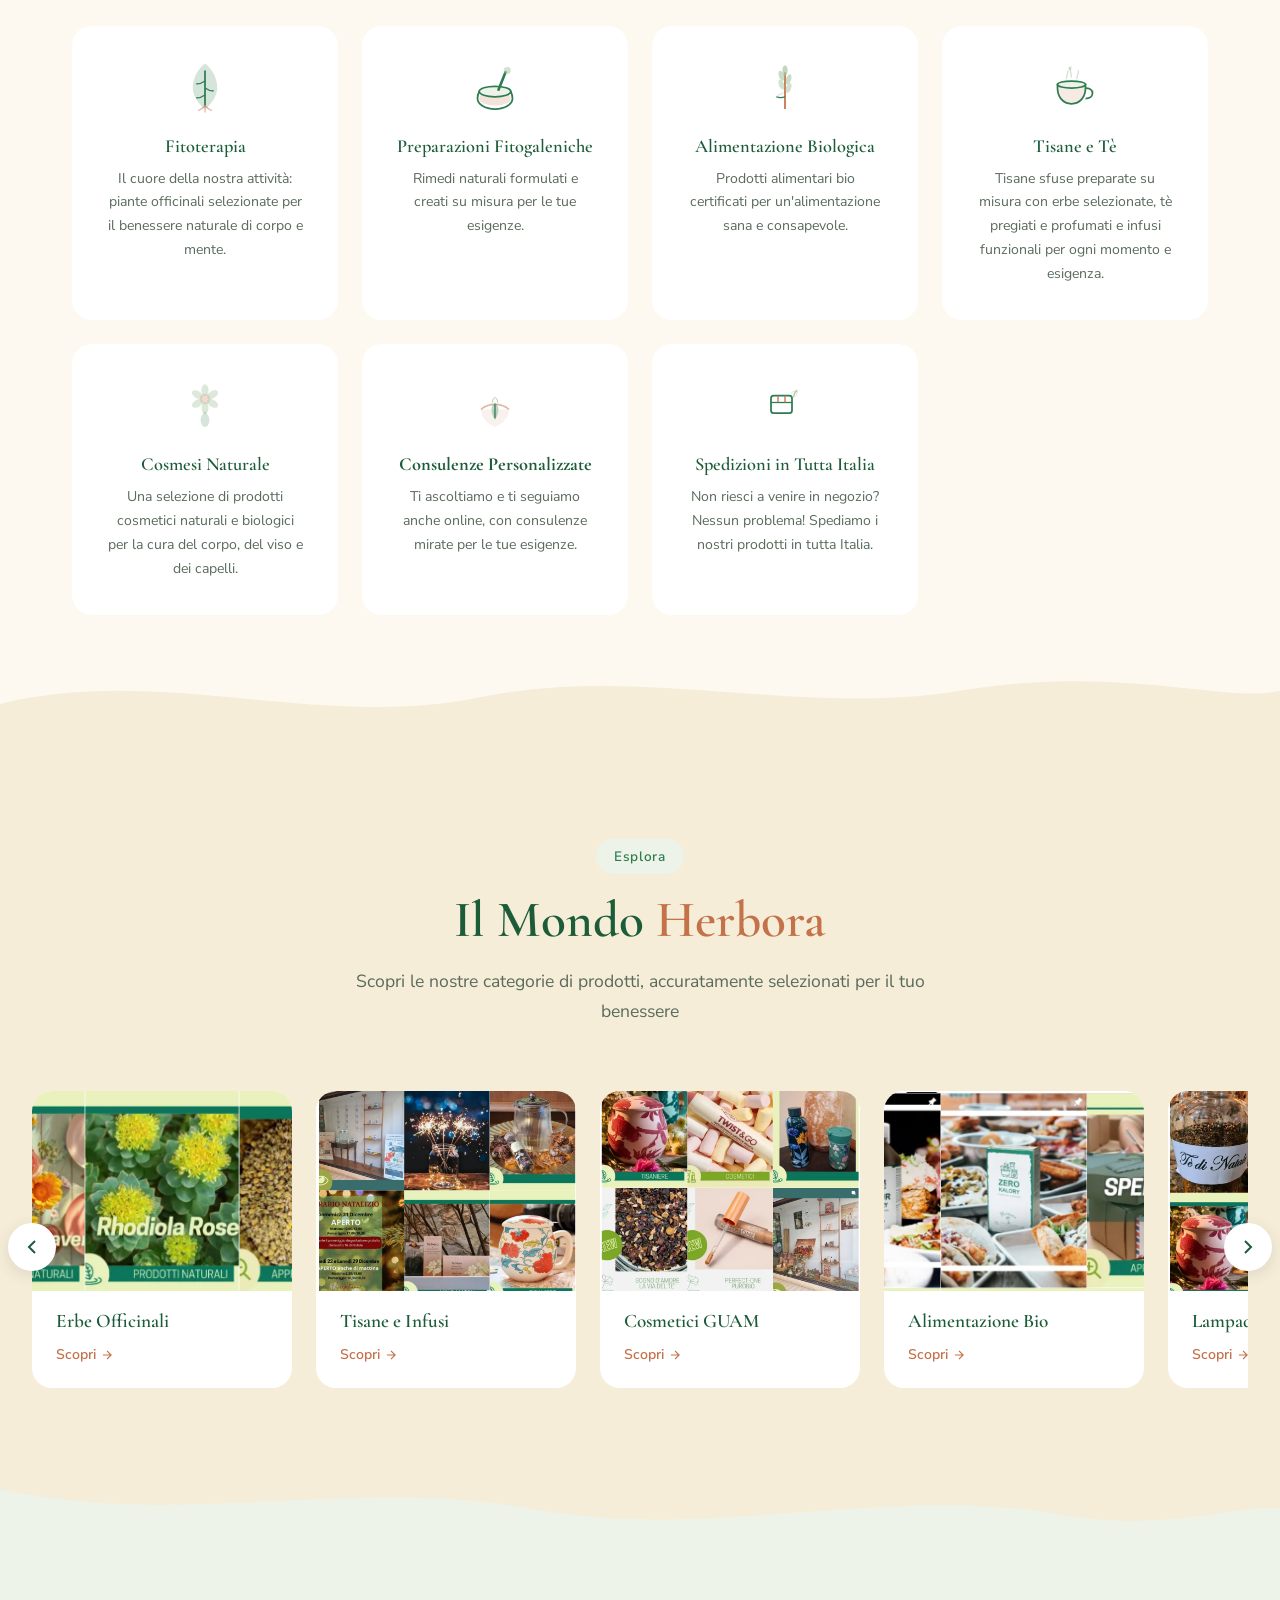
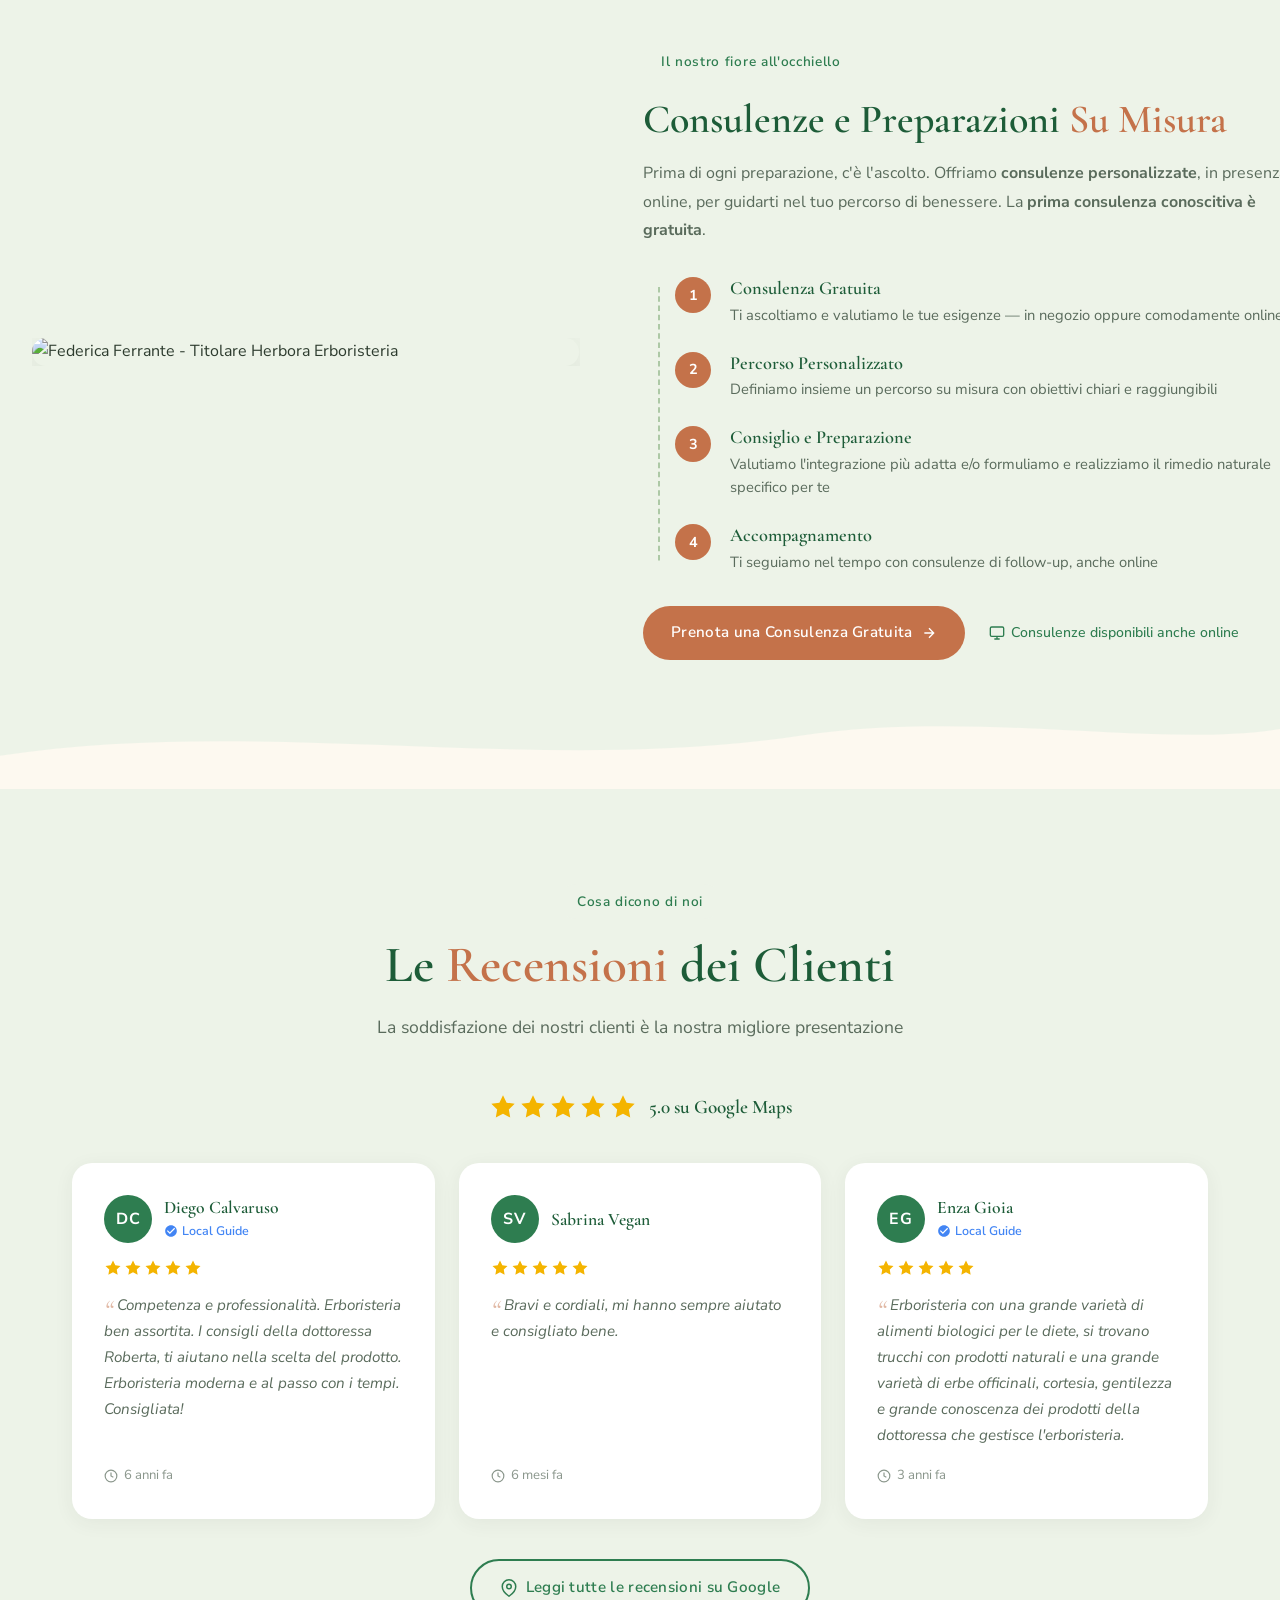
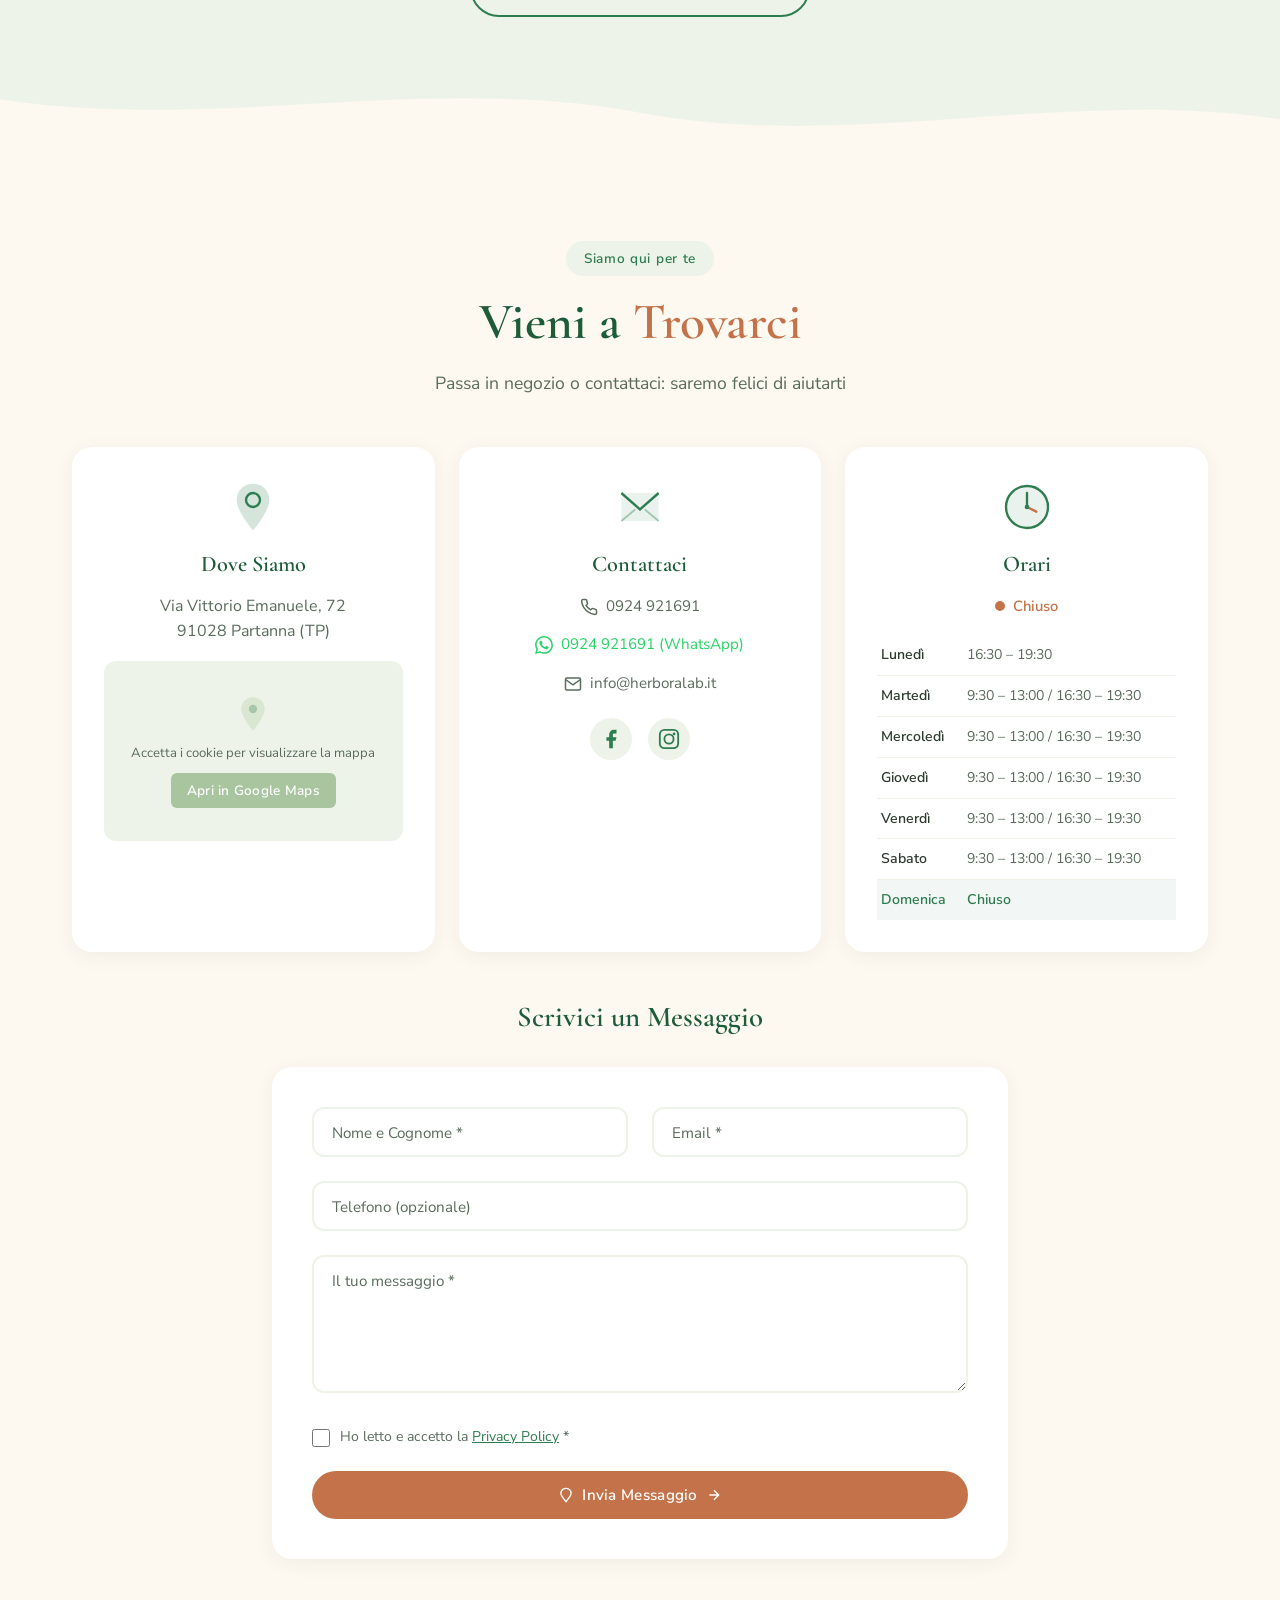
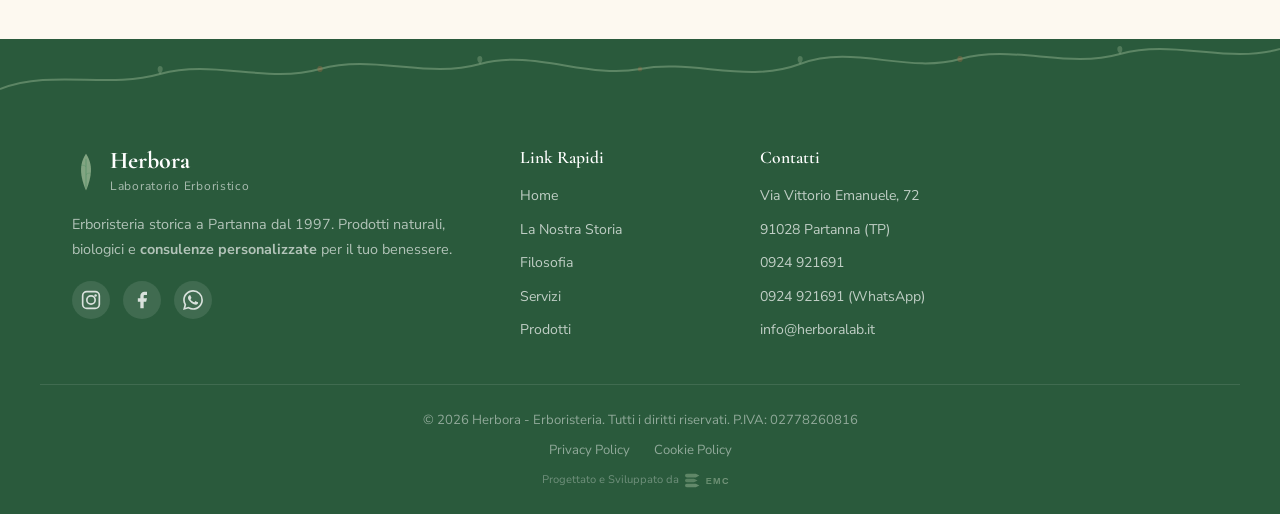
==== commit ef081609: "Aggiorna filosofia, servizi e preparazioni con testi cliente - Filosofia: nuova descrizione (Dott.ss" ====
--- a/index.html
+++ b/index.html
@@ -354,8 +354,10 @@
             <div class="filosofia-card" data-organic="grow">
                 <span class="section-badge">La nostra filosofia</span>
                 <h2 class="filosofia-title">Dove la Tradizione incontra la <span class="accent">Natura</span></h2>
-                <p class="filosofia-text">Da Herbora crediamo che la natura offra tutto ciò di cui abbiamo bisogno per stare bene. Ogni giorno, Federica e il suo team accolgono i clienti con competenza, ascolto e passione, guidandoli nella scelta dei rimedi naturali più adatti alle loro esigenze.</p>
-                <p class="filosofia-text">La nostra missione è rendere accessibile a tutti il potere delle piante officinali, unendo la sapienza erboristica tradizionale con le più recenti evidenze scientifiche.</p>
+                <p class="filosofia-text">Da Herbora Laboratorio Erboristico crediamo che il benessere nasca dall'ascolto profondo di ogni persona. Per questo la Dott.ssa Federica e il suo team accolgono ogni cliente con attenzione e sensibilità, valutando le sue esigenze a 360 gradi.</p>
+                <p class="filosofia-text">Ogni consiglio è personalizzato: dagli integratori ai rimedi naturali, fino all'alimentazione più adatta, tutto viene scelto con cura per accompagnare la persona in un percorso di benessere completo e consapevole.</p>
+                <p class="filosofia-text">Crediamo fortemente che naturale non significhi automaticamente adatto a tutti. Anche ciò che proviene dalla natura richiede conoscenza: dosi, tempi e modalità d'uso sono fondamentali per ottenere benefici reali e sicuri.</p>
+                <p class="filosofia-text">La nostra missione è unire la tradizione erboristica alle più recenti evidenze scientifiche per offrire un benessere autentico e su misura.</p>
 
                 <div class="filosofia-values">
                     <div class="filosofia-value">
@@ -408,14 +410,13 @@
     <!-- ========== SERVIZI ========== -->
     <section class="servizi" id="servizi">
         <div class="section-container">
-            <span class="section-badge" data-organic="bloom">Cosa offriamo</span>
-            <h2 class="section-title" data-organic="leaf-wipe">I Nostri <span class="accent">Servizi</span></h2>
-            <p class="section-subtitle" data-organic="leaf-wipe">Un'offerta completa per il tuo benessere, dalla <strong>consulenza personalizzata</strong> ai prodotti naturali selezionati</p>
-        </div>
-
-        <div class="servizi-masonry">
-            <!-- 1. Fitoterapia (GRANDE) -->
-            <div class="servizio-card servizio-lg" data-organic="grow">
+            <span class="section-badge">Cosa offriamo</span>
+            <h2 class="section-title">I Nostri <span class="accent">Servizi</span></h2>
+        </div>
+
+        <div class="servizi-grid">
+            <!-- 1. Fitoterapia -->
+            <div class="servizio-card">
                 <div class="servizio-icon">
                     <svg viewBox="0 0 64 64" xmlns="http://www.w3.org/2000/svg">
                         <path d="M32 4c0 0-14 10-14 28c0 8 6 18 14 24c8-6 14-16 14-24c0-18-14-28-14-28z" fill="#2E7D50" opacity="0.2"/>
@@ -423,75 +424,70 @@
                         <path d="M32 24c-6 4-10 3-10 3" fill="none" stroke="#2E7D50" stroke-width="1.5"/>
                         <path d="M32 32c6 4 10 3 10 3" fill="none" stroke="#2E7D50" stroke-width="1.5"/>
                         <path d="M32 40c-6 4-10 3-10 3" fill="none" stroke="#2E7D50" stroke-width="1.5"/>
-                        <!-- Roots -->
                         <path d="M32 52c-3 4-8 6-8 6" fill="none" stroke="#C4724A" stroke-width="1.5" opacity="0.5"/>
                         <path d="M32 52c0 4 0 8 0 8" fill="none" stroke="#C4724A" stroke-width="1.5" opacity="0.5"/>
                         <path d="M32 52c3 4 8 6 8 6" fill="none" stroke="#C4724A" stroke-width="1.5" opacity="0.5"/>
                     </svg>
                 </div>
                 <h3 class="servizio-title">Fitoterapia</h3>
-                <p class="servizio-desc">Il cuore della nostra attività. Utilizziamo il potere delle piante officinali per supportare il benessere naturale del corpo e della mente, con rimedi selezionati e testati.</p>
-            </div>
-
-            <!-- 2. Preparazioni Fitogaleniche (MEDIA ALTA) -->
-            <div class="servizio-card servizio-md" data-organic="grow">
+                <p class="servizio-desc">Il cuore della nostra attività: piante officinali selezionate per il benessere naturale di corpo e mente.</p>
+            </div>
+
+            <!-- 2. Preparazioni Fitogaleniche -->
+            <div class="servizio-card">
                 <div class="servizio-icon">
                     <svg viewBox="0 0 64 64" xmlns="http://www.w3.org/2000/svg">
-                        <!-- Mortar -->
                         <ellipse cx="32" cy="44" rx="18" ry="8" fill="#C4724A" opacity="0.2"/>
                         <path d="M14 36c0 0-2 4-2 8c0 6 8 12 20 12s20-6 20-12c0-4-2-8-2-8z" fill="none" stroke="#2E7D50" stroke-width="2"/>
                         <ellipse cx="32" cy="36" rx="18" ry="6" fill="#EDF3E8" stroke="#2E7D50" stroke-width="2"/>
-                        <!-- Pestle -->
                         <line x1="44" y1="14" x2="36" y2="34" stroke="#2E7D50" stroke-width="3" stroke-linecap="round"/>
                         <circle cx="46" cy="12" r="4" fill="#A8C5A0" opacity="0.5"/>
                     </svg>
                 </div>
                 <h3 class="servizio-title">Preparazioni Fitogaleniche</h3>
-                <p class="servizio-desc">Tisane <strong>personalizzate</strong>, tinture madri e rimedi formulati su misura per le tue esigenze specifiche.</p>
-            </div>
-
-            <!-- 3. Alimentazione Biologica (PICCOLA) -->
-            <div class="servizio-card servizio-sm" data-organic="grow">
+                <p class="servizio-desc">Rimedi naturali formulati e creati su misura per le tue esigenze.</p>
+            </div>
+
+            <!-- 3. Alimentazione Biologica -->
+            <div class="servizio-card">
                 <div class="servizio-icon">
                     <svg viewBox="0 0 64 64" xmlns="http://www.w3.org/2000/svg">
-                        <!-- Wheat/spiga -->
                         <line x1="32" y1="56" x2="32" y2="14" stroke="#C4724A" stroke-width="2"/>
                         <ellipse cx="28" cy="18" rx="3" ry="6" fill="#A8C5A0" opacity="0.6" transform="rotate(-20 28 18)"/>
                         <ellipse cx="36" cy="22" rx="3" ry="6" fill="#A8C5A0" opacity="0.6" transform="rotate(20 36 22)"/>
                         <ellipse cx="28" cy="28" rx="3" ry="6" fill="#A8C5A0" opacity="0.5" transform="rotate(-20 28 28)"/>
                         <ellipse cx="36" cy="32" rx="3" ry="6" fill="#A8C5A0" opacity="0.5" transform="rotate(20 36 32)"/>
                         <ellipse cx="32" cy="12" rx="3" ry="6" fill="#A8C5A0" opacity="0.7"/>
-                        <!-- Leaf -->
                         <path d="M32 42c-5 2-10 0-10 0" fill="none" stroke="#2E7D50" stroke-width="1.5"/>
                         <path d="M22 42c0 0 3-5 10-5" fill="#2E7D50" opacity="0.2"/>
                     </svg>
                 </div>
                 <h3 class="servizio-title">Alimentazione Biologica</h3>
-                <p class="servizio-desc">Prodotti alimentari bio certificati per una dieta sana e consapevole.</p>
-            </div>
-
-            <!-- 4. Consulenze Personalizzate (PICCOLA) -->
-            <div class="servizio-card servizio-sm" data-organic="grow">
+                <p class="servizio-desc">Prodotti alimentari bio certificati per un'alimentazione sana e consapevole.</p>
+            </div>
+
+            <!-- 4. Tisane e Tè -->
+            <div class="servizio-card">
                 <div class="servizio-icon">
                     <svg viewBox="0 0 64 64" xmlns="http://www.w3.org/2000/svg">
-                        <!-- Hands with plant -->
-                        <path d="M16 36c4-4 10-6 16-6s12 2 16 6" fill="none" stroke="#C4724A" stroke-width="2" opacity="0.5"/>
-                        <path d="M16 36c0 8 6 16 16 20c10-4 16-12 16-20" fill="#C4724A" opacity="0.1"/>
-                        <path d="M32 28c0 0-4 3-4 8s2 8 4 12c2-4 4-7 4-12s-4-8-4-8z" fill="#2E7D50" opacity="0.3"/>
-                        <line x1="32" y1="30" x2="32" y2="46" stroke="#2E7D50" stroke-width="1.5"/>
-                        <path d="M32 22c0 0-3 2-3 6" fill="none" stroke="#A8C5A0" stroke-width="1"/>
-                        <path d="M32 22c0 0 3 2 3 6" fill="none" stroke="#A8C5A0" stroke-width="1"/>
-                    </svg>
-                </div>
-                <h3 class="servizio-title"><strong>Consulenze Personalizzate</strong></h3>
-                <p class="servizio-desc">Ascoltiamo le tue esigenze per consigliarti i rimedi più adatti.</p>
-            </div>
-
-            <!-- 5. Cosmetici Naturali (MEDIA ALTA) -->
-            <div class="servizio-card servizio-md" data-organic="grow">
+                        <path d="M12 28h32v4c0 10-6 18-16 18S12 42 12 32v-4z" fill="#C4724A" opacity="0.15"/>
+                        <path d="M12 28h32v4c0 10-6 18-16 18S12 42 12 32v-4z" fill="none" stroke="#2E7D50" stroke-width="2"/>
+                        <ellipse cx="28" cy="28" rx="16" ry="4" fill="#EDF3E8" stroke="#2E7D50" stroke-width="2"/>
+                        <path d="M44 32c4 0 8 2 8 6s-4 6-8 6" fill="none" stroke="#2E7D50" stroke-width="2"/>
+                        <path d="M22 22c0-4 2-6 2-10" fill="none" stroke="#A8C5A0" stroke-width="1.5" opacity="0.5"/>
+                        <path d="M28 20c0-4-2-8-2-12" fill="none" stroke="#A8C5A0" stroke-width="1.5" opacity="0.5"/>
+                        <path d="M34 22c0-4 2-6 2-10" fill="none" stroke="#A8C5A0" stroke-width="1.5" opacity="0.5"/>
+                        <path d="M28 12c-2 0-4-2-4-2s1-3 4-3" fill="#A8C5A0" opacity="0.4"/>
+                    </svg>
+                </div>
+                <h3 class="servizio-title">Tisane e Tè</h3>
+                <p class="servizio-desc">Tisane sfuse preparate su misura con erbe selezionate, tè pregiati e profumati e infusi funzionali per ogni momento e esigenza.</p>
+            </div>
+
+            <!-- 5. Cosmesi Naturale -->
+            <div class="servizio-card">
                 <div class="servizio-icon">
                     <svg viewBox="0 0 64 64" xmlns="http://www.w3.org/2000/svg">
-                        <!-- Flower with drop -->
                         <circle cx="32" cy="24" r="6" fill="#D4896A" opacity="0.3"/>
                         <ellipse cx="32" cy="14" rx="4" ry="7" fill="#A8C5A0" opacity="0.4"/>
                         <ellipse cx="32" cy="14" rx="4" ry="7" fill="#A8C5A0" opacity="0.4" transform="rotate(60 32 24)"/>
@@ -499,55 +495,44 @@
                         <ellipse cx="32" cy="14" rx="4" ry="7" fill="#A8C5A0" opacity="0.4" transform="rotate(180 32 24)"/>
                         <ellipse cx="32" cy="14" rx="4" ry="7" fill="#A8C5A0" opacity="0.4" transform="rotate(240 32 24)"/>
                         <ellipse cx="32" cy="14" rx="4" ry="7" fill="#A8C5A0" opacity="0.4" transform="rotate(300 32 24)"/>
-                        <!-- Drop -->
                         <path d="M32 38c0 0-5 5-5 10c0 4 2 8 5 8s5-4 5-8c0-5-5-10-5-10z" fill="#2E7D50" opacity="0.2"/>
                     </svg>
                 </div>
-                <h3 class="servizio-title">Cosmetici Naturali</h3>
-                <p class="servizio-desc">Una selezione di cosmetici naturali e biologici per la cura del corpo, del viso e dei capelli, incluse le rinomate linee GUAM.</p>
-            </div>
-
-            <!-- 6. Tisane e Tè (GRANDE) -->
-            <div class="servizio-card servizio-lg" data-organic="grow">
+                <h3 class="servizio-title">Cosmesi Naturale</h3>
+                <p class="servizio-desc">Una selezione di prodotti cosmetici naturali e biologici per la cura del corpo, del viso e dei capelli.</p>
+            </div>
+
+            <!-- 6. Consulenze Personalizzate -->
+            <div class="servizio-card">
                 <div class="servizio-icon">
                     <svg viewBox="0 0 64 64" xmlns="http://www.w3.org/2000/svg">
-                        <!-- Cup -->
-                        <path d="M12 28h32v4c0 10-6 18-16 18S12 42 12 32v-4z" fill="#C4724A" opacity="0.15"/>
-                        <path d="M12 28h32v4c0 10-6 18-16 18S12 42 12 32v-4z" fill="none" stroke="#2E7D50" stroke-width="2"/>
-                        <ellipse cx="28" cy="28" rx="16" ry="4" fill="#EDF3E8" stroke="#2E7D50" stroke-width="2"/>
-                        <!-- Handle -->
-                        <path d="M44 32c4 0 8 2 8 6s-4 6-8 6" fill="none" stroke="#2E7D50" stroke-width="2"/>
-                        <!-- Steam with leaves -->
-                        <path d="M22 22c0-4 2-6 2-10" fill="none" stroke="#A8C5A0" stroke-width="1.5" opacity="0.5"/>
-                        <path d="M28 20c0-4-2-8-2-12" fill="none" stroke="#A8C5A0" stroke-width="1.5" opacity="0.5"/>
-                        <path d="M34 22c0-4 2-6 2-10" fill="none" stroke="#A8C5A0" stroke-width="1.5" opacity="0.5"/>
-                        <!-- Leaf on steam -->
-                        <path d="M28 12c-2 0-4-2-4-2s1-3 4-3" fill="#A8C5A0" opacity="0.4"/>
-                    </svg>
-                </div>
-                <h3 class="servizio-title">Tisane e Tè</h3>
-                <p class="servizio-desc">Un mondo di aromi e benefici: tisane sfuse preparate con erbe selezionate, tè pregiati e infusi funzionali per ogni momento della giornata e ogni esigenza di salute.</p>
-            </div>
-
-            <!-- 7. Spedizioni in Italia (LARGA) -->
-            <div class="servizio-card servizio-wide" data-organic="grow">
+                        <path d="M16 36c4-4 10-6 16-6s12 2 16 6" fill="none" stroke="#C4724A" stroke-width="2" opacity="0.5"/>
+                        <path d="M16 36c0 8 6 16 16 20c10-4 16-12 16-20" fill="#C4724A" opacity="0.1"/>
+                        <path d="M32 28c0 0-4 3-4 8s2 8 4 12c2-4 4-7 4-12s-4-8-4-8z" fill="#2E7D50" opacity="0.3"/>
+                        <line x1="32" y1="30" x2="32" y2="46" stroke="#2E7D50" stroke-width="1.5"/>
+                        <path d="M32 22c0 0-3 2-3 6" fill="none" stroke="#A8C5A0" stroke-width="1"/>
+                        <path d="M32 22c0 0 3 2 3 6" fill="none" stroke="#A8C5A0" stroke-width="1"/>
+                    </svg>
+                </div>
+                <h3 class="servizio-title"><strong>Consulenze Personalizzate</strong></h3>
+                <p class="servizio-desc">Ti ascoltiamo e ti seguiamo anche online, con consulenze mirate per le tue esigenze.</p>
+            </div>
+
+            <!-- 7. Spedizioni in Tutta Italia -->
+            <div class="servizio-card">
                 <div class="servizio-icon">
                     <svg viewBox="0 0 64 64" xmlns="http://www.w3.org/2000/svg">
-                        <!-- Package -->
                         <rect x="16" y="20" width="24" height="20" rx="3" fill="none" stroke="#2E7D50" stroke-width="2"/>
                         <line x1="16" y1="28" x2="40" y2="28" stroke="#2E7D50" stroke-width="1.5"/>
                         <path d="M24 20v8" stroke="#C4724A" stroke-width="1.5"/>
                         <path d="M32 20v8" stroke="#C4724A" stroke-width="1.5"/>
-                        <!-- Sprout -->
                         <path d="M46 14c0 0-4 3-4 8" fill="none" stroke="#A8C5A0" stroke-width="1.5"/>
                         <path d="M46 14c0 0-6 0-8 4" fill="#A8C5A0" opacity="0.4"/>
                         <path d="M46 14c0 0 2 4-2 8" fill="#A8C5A0" opacity="0.4"/>
                     </svg>
                 </div>
-                <div class="servizio-wide-content">
-                    <h3 class="servizio-title">Spedizioni in Tutta Italia</h3>
-                    <p class="servizio-desc">Non riesci a venire in negozio? Nessun problema! Spediamo i nostri prodotti in tutta Italia, portando il benessere naturale direttamente a casa tua.</p>
-                </div>
+                <h3 class="servizio-title">Spedizioni in Tutta Italia</h3>
+                <p class="servizio-desc">Non riesci a venire in negozio? Nessun problema! Spediamo i nostri prodotti in tutta Italia.</p>
             </div>
         </div>
 
@@ -669,7 +654,7 @@
             <div class="preparazioni-content" data-organic="grow">
                 <span class="section-badge">Il nostro fiore all'occhiello</span>
                 <h2 class="preparazioni-title">Consulenze e Preparazioni <span class="accent">Su Misura</span></h2>
-                <p class="preparazioni-text">Prima di ogni preparazione, c'è l'ascolto. Offriamo <strong>consulenze personalizzate</strong> per guidarti nel percorso di benessere più adatto a te, sia in presenza che online. La <strong>prima consulenza conoscitiva è gratuita</strong>.</p>
+                <p class="preparazioni-text">Prima di ogni preparazione, c'è l'ascolto. Offriamo <strong>consulenze personalizzate</strong>, in presenza e online, per guidarti nel tuo percorso di benessere. La <strong>prima consulenza conoscitiva è gratuita</strong>.</p>
 
                 <div class="preparazioni-steps">
                     <svg class="preparazioni-line" viewBox="0 0 4 300" xmlns="http://www.w3.org/2000/svg">
@@ -695,8 +680,8 @@
                     <div class="preparazioni-step">
                         <div class="preparazioni-step-number">3</div>
                         <div class="preparazioni-step-content">
-                            <h4>Formulazione e Preparazione</h4>
-                            <p>Studiamo la formula ideale e realizziamo il tuo rimedio con cura artigianale</p>
+                            <h4>Consiglio e Preparazione</h4>
+                            <p>Valutiamo l'integrazione più adatta e/o formuliamo e realizziamo il rimedio naturale specifico per te</p>
                         </div>
                     </div>
 
--- a/css/style.css
+++ b/css/style.css
@@ -623,7 +623,8 @@
     position: relative;
     width: 65%;
     height: 65%;
-    object-fit: contain;
+    object-fit: cover;
+    border-radius: 50%;
     filter: drop-shadow(0 8px 32px rgba(46, 125, 80, 0.18));
     animation: hero-logo-float 6s ease-in-out infinite;
 }
@@ -894,21 +895,20 @@
     line-height: 1.5;
 }
 
-/* ===== SERVIZI (Masonry) ===== */
+/* ===== SERVIZI (Grid uniforme) ===== */
 .servizi {
     position: relative;
     padding: 6rem 0 8rem;
     background: var(--cream);
 }
 
-.servizi-masonry {
+.servizi-grid {
     max-width: var(--container-max);
     margin: 0 auto;
     padding: 0 2rem;
     display: grid;
-    grid-template-columns: repeat(3, 1fr);
+    grid-template-columns: repeat(4, 1fr);
     gap: 1.5rem;
-    grid-auto-flow: dense;
 }
 
 .servizio-card {
@@ -919,6 +919,8 @@
     border: 2px solid transparent;
     display: flex;
     flex-direction: column;
+    align-items: center;
+    text-align: center;
 }
 
 .servizio-card:hover {
@@ -931,29 +933,9 @@
     transform: rotate(5deg);
 }
 
-.servizio-lg {
-    grid-row: span 2;
-    padding: 2.5rem;
-}
-
-.servizio-md {
-    /* default size */
-}
-
-.servizio-sm {
-    padding: 1.5rem;
-}
-
-.servizio-wide {
-    grid-column: span 2;
-    flex-direction: row;
-    align-items: center;
-    gap: 1.5rem;
-}
-
 .servizio-icon {
-    width: 64px;
-    height: 64px;
+    width: 56px;
+    height: 56px;
     margin-bottom: 1.2rem;
     flex-shrink: 0;
 }
@@ -964,39 +946,16 @@
 
 .servizio-title {
     font-family: var(--font-heading);
-    font-size: 1.3rem;
+    font-size: 1.15rem;
     font-weight: 600;
     color: var(--herbora-dark);
     margin-bottom: 0.6rem;
 }
 
 .servizio-desc {
-    font-size: 0.92rem;
+    font-size: 0.88rem;
     color: var(--text-medium);
     line-height: 1.7;
-}
-
-.servizio-lg .servizio-icon {
-    width: 80px;
-    height: 80px;
-}
-
-.servizio-lg .servizio-title {
-    font-size: 1.5rem;
-}
-
-.servizio-lg .servizio-desc {
-    font-size: 1rem;
-}
-
-.servizio-wide .servizio-icon {
-    width: 72px;
-    height: 72px;
-    margin-bottom: 0;
-}
-
-.servizio-wide-content {
-    flex: 1;
 }
 
 /* ===== PRODOTTI / CAROUSEL ===== */
@@ -2111,19 +2070,11 @@
     }
 
     .timeline-grid {
+        grid-template-columns: repeat(3, 1fr);
+    }
+
+    .servizi-grid {
         grid-template-columns: repeat(2, 1fr);
-    }
-
-    .servizi-masonry {
-        grid-template-columns: repeat(2, 1fr);
-    }
-
-    .servizio-lg {
-        grid-row: span 1;
-    }
-
-    .servizio-wide {
-        grid-column: span 2;
     }
 
     .preparazioni-container {
@@ -2230,17 +2181,8 @@
         gap: 1.5rem;
     }
 
-    .servizi-masonry {
+    .servizi-grid {
         grid-template-columns: 1fr;
-    }
-
-    .servizio-wide {
-        grid-column: span 1;
-        flex-direction: column;
-    }
-
-    .servizio-wide .servizio-icon {
-        margin-bottom: 1rem;
     }
 
     .carousel-card {
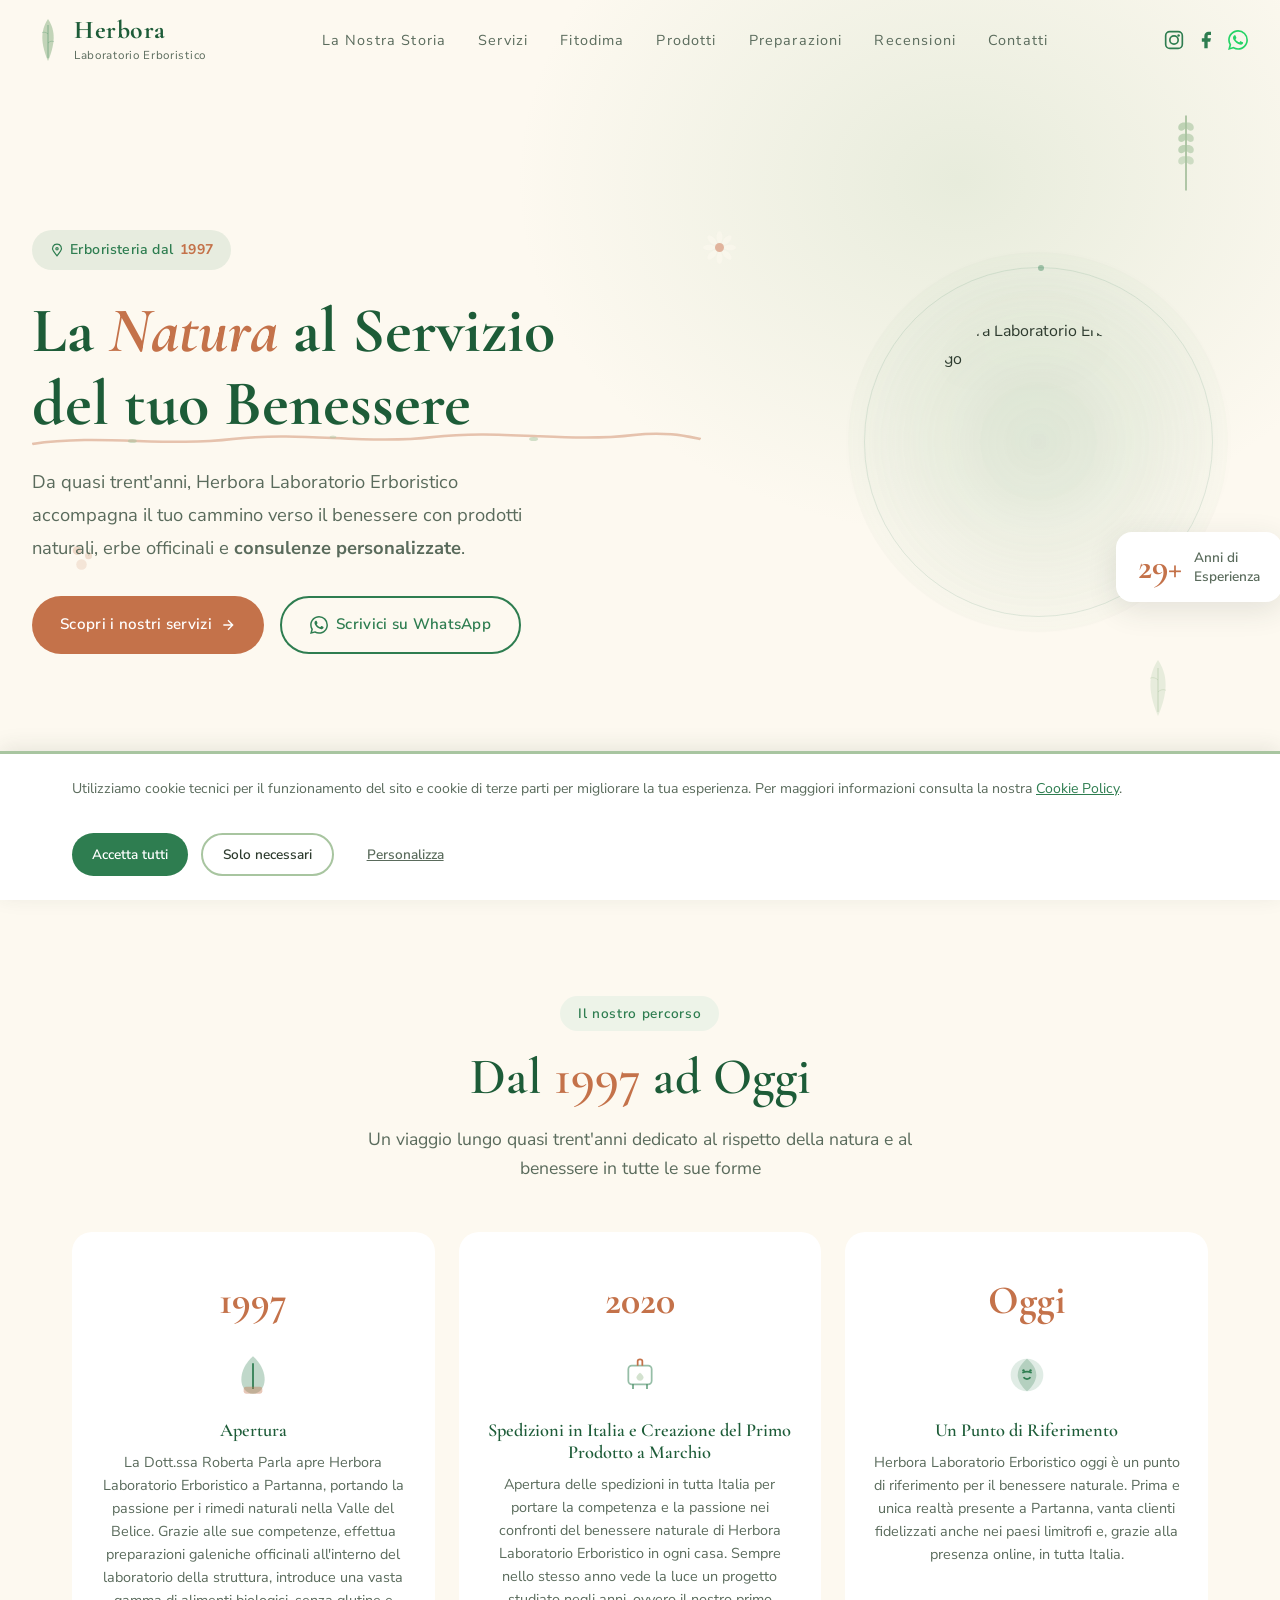
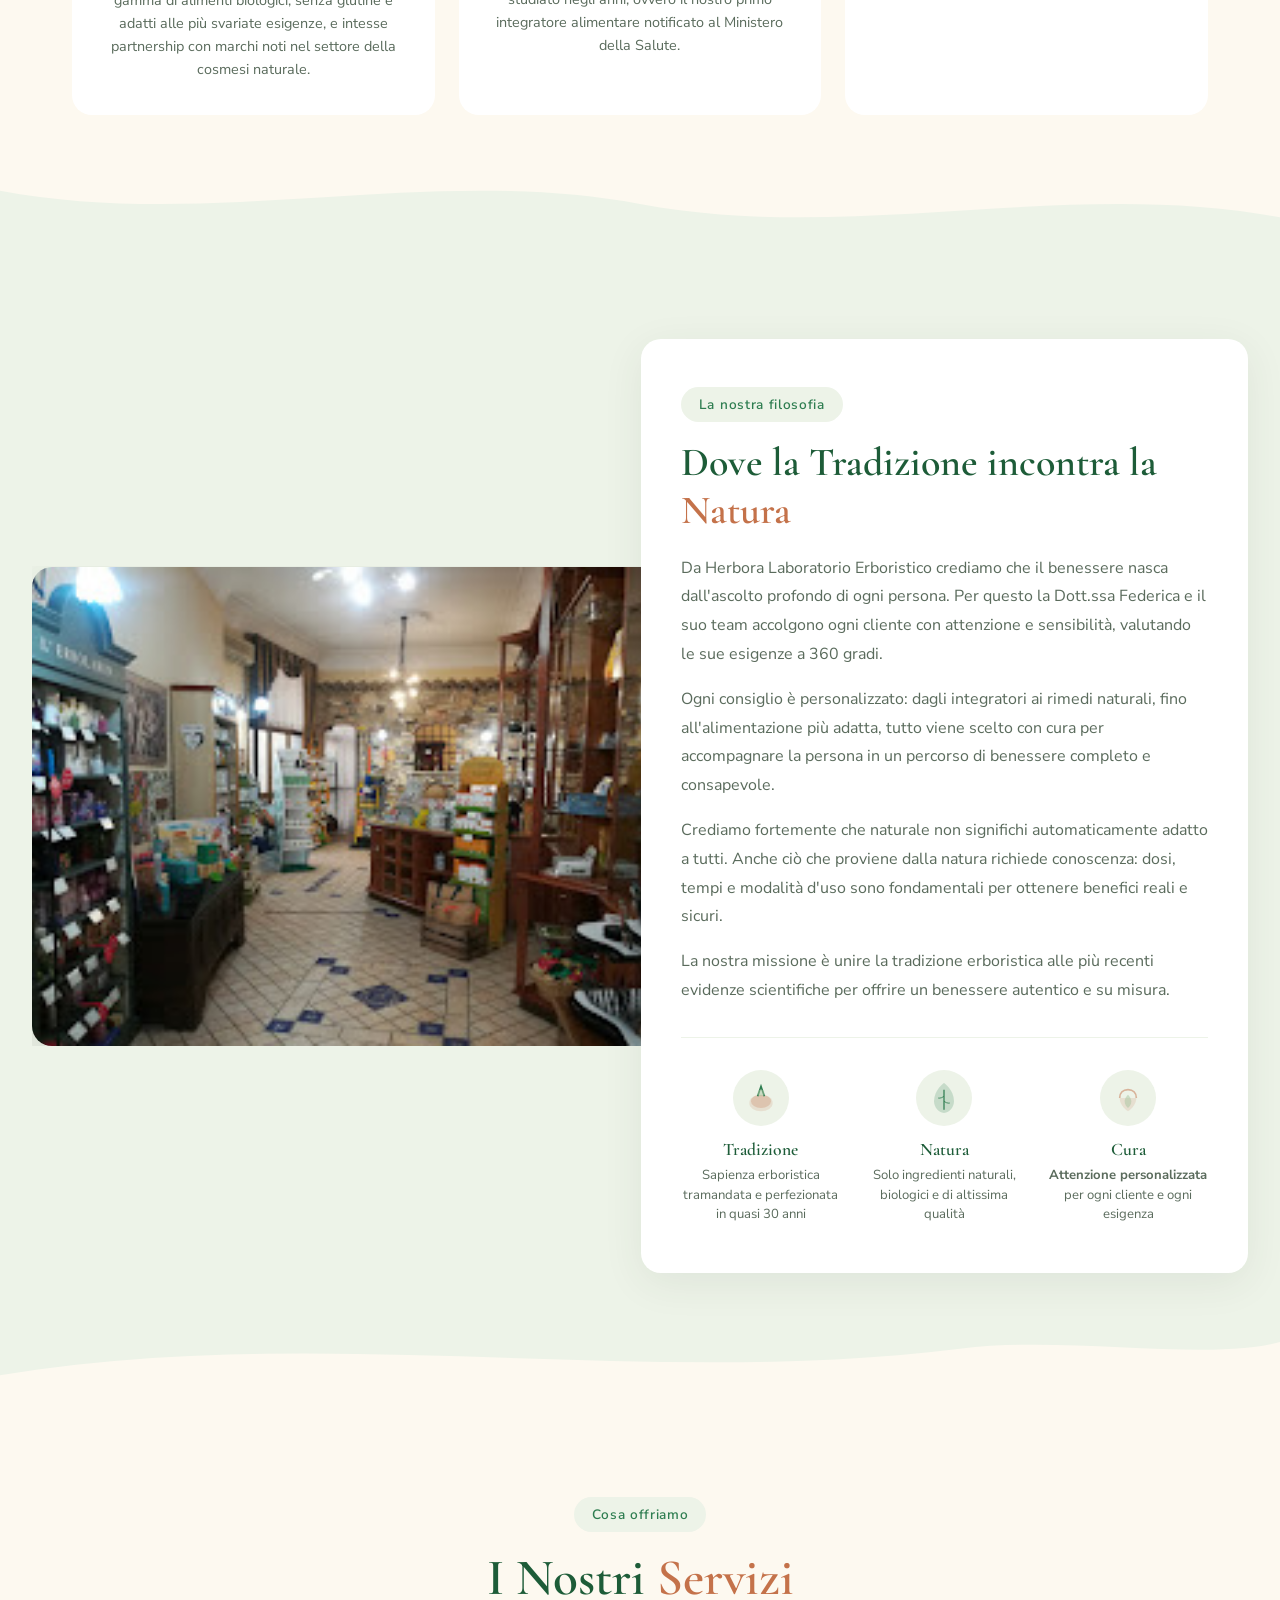
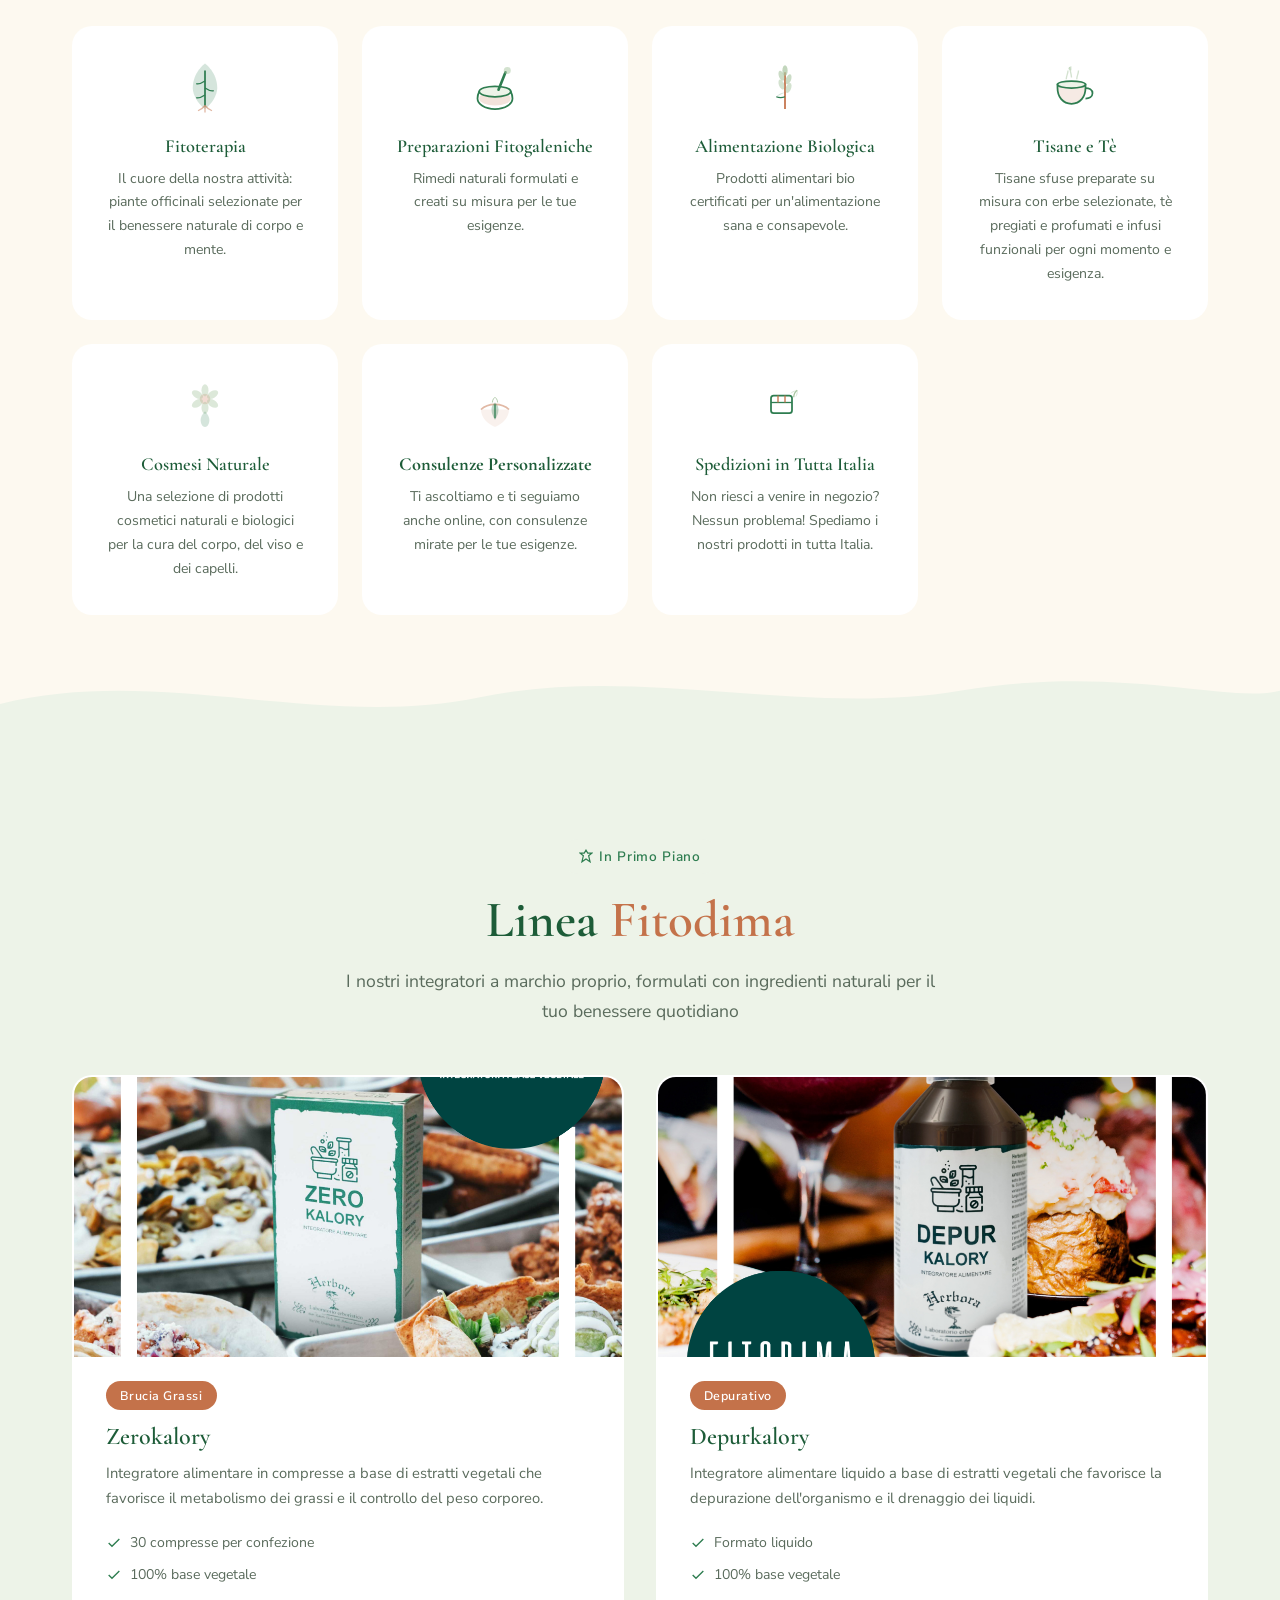
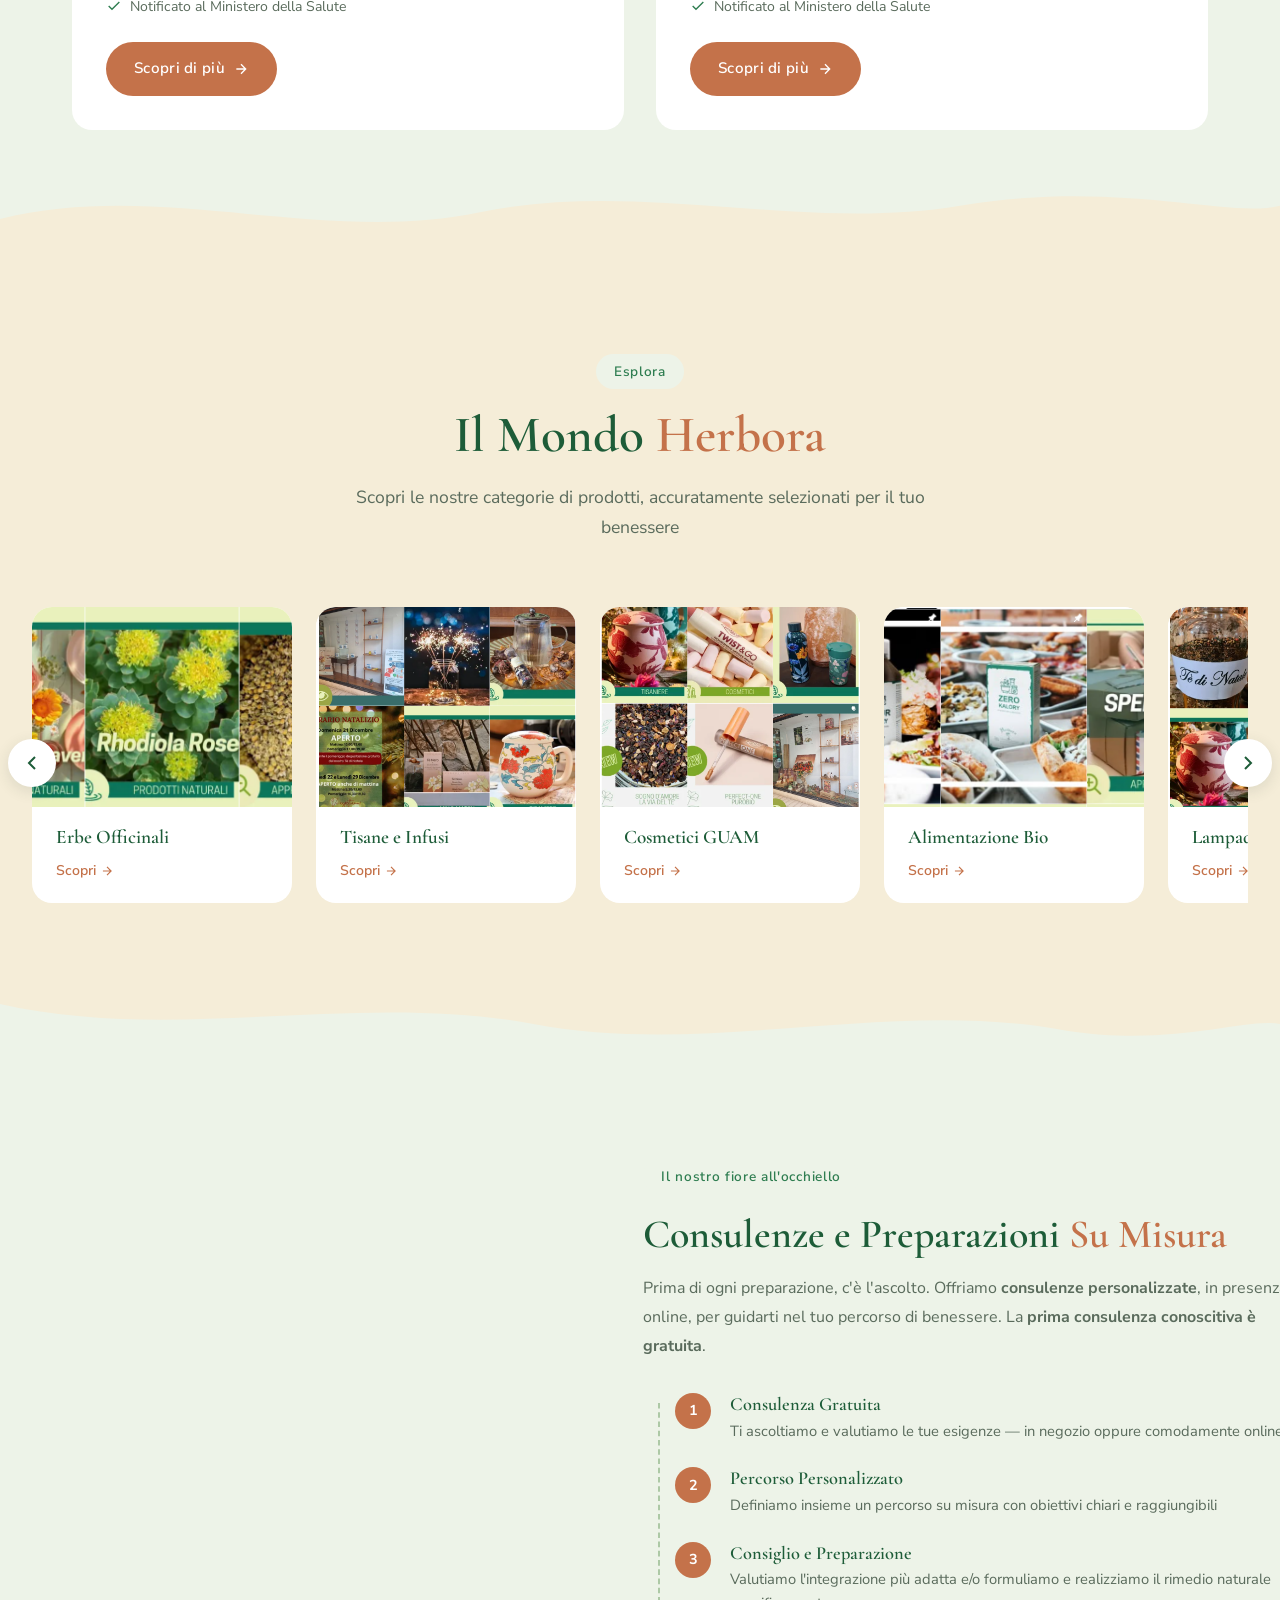
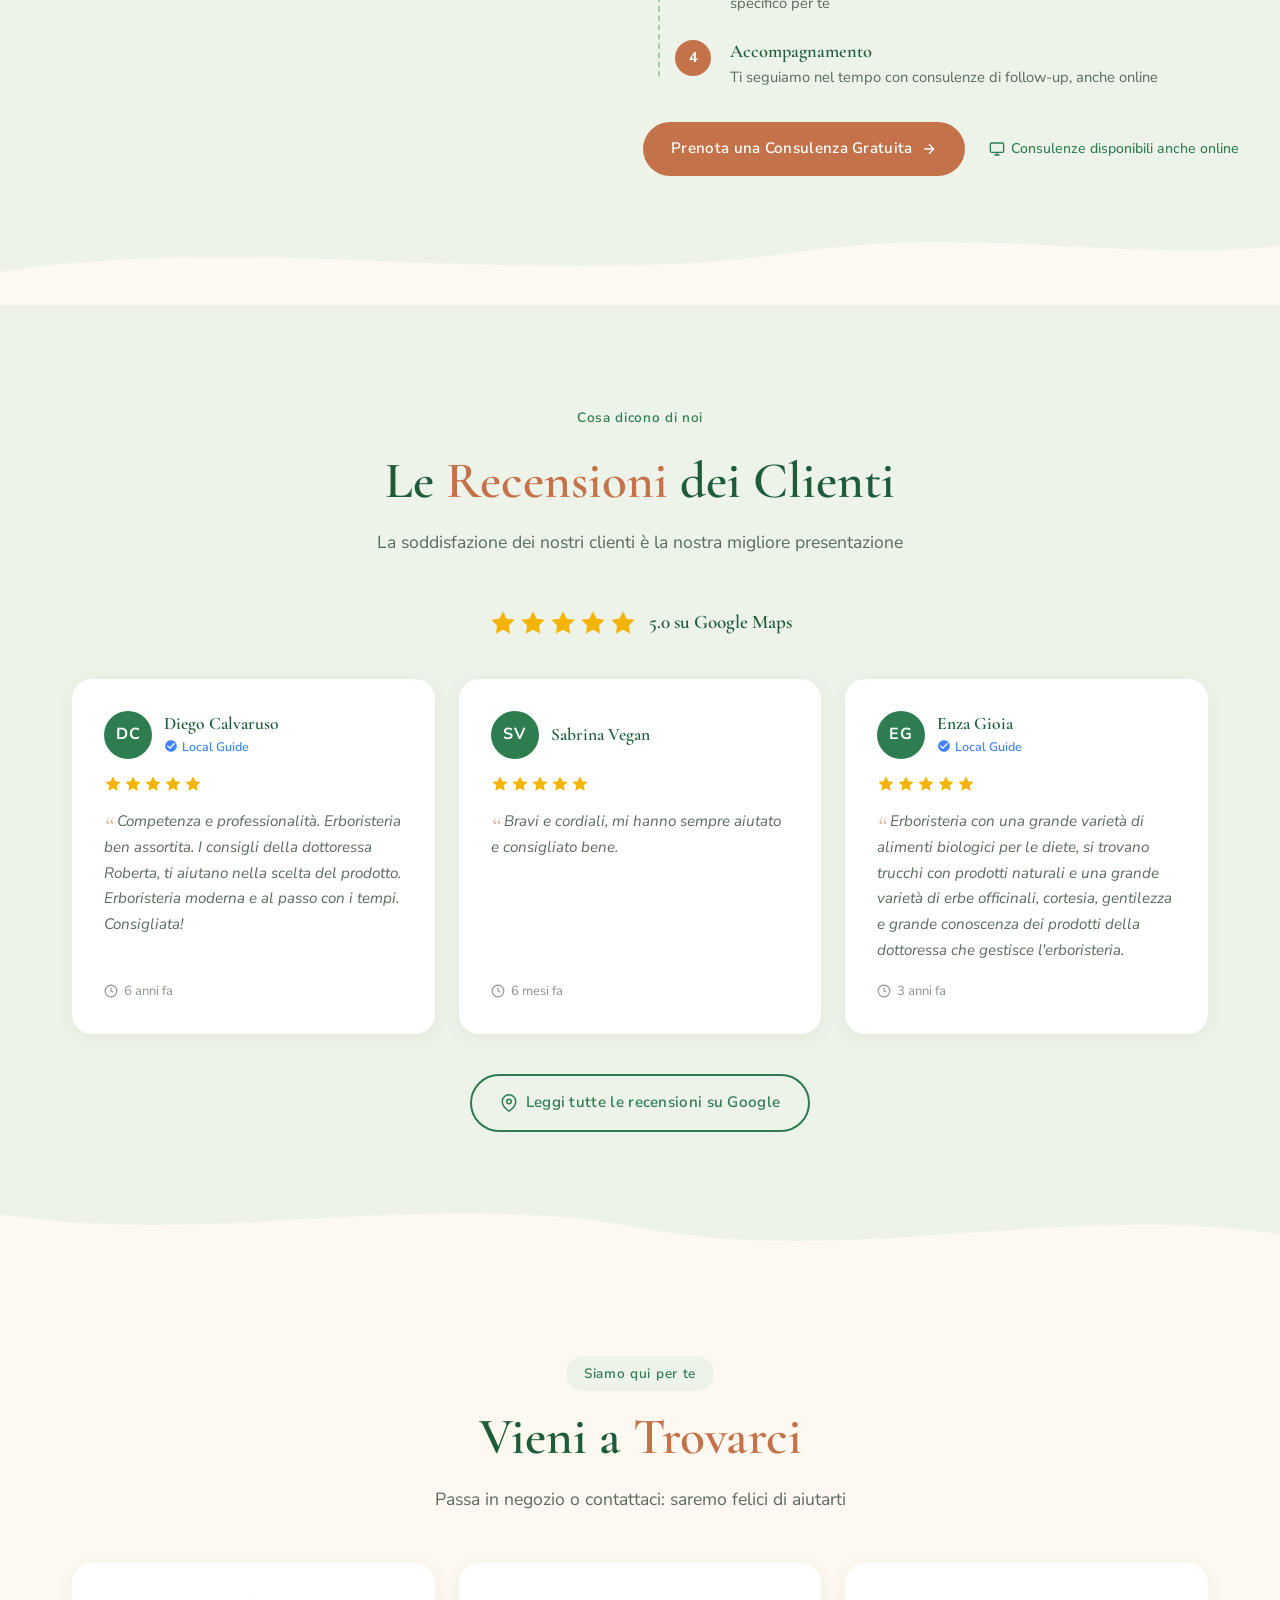
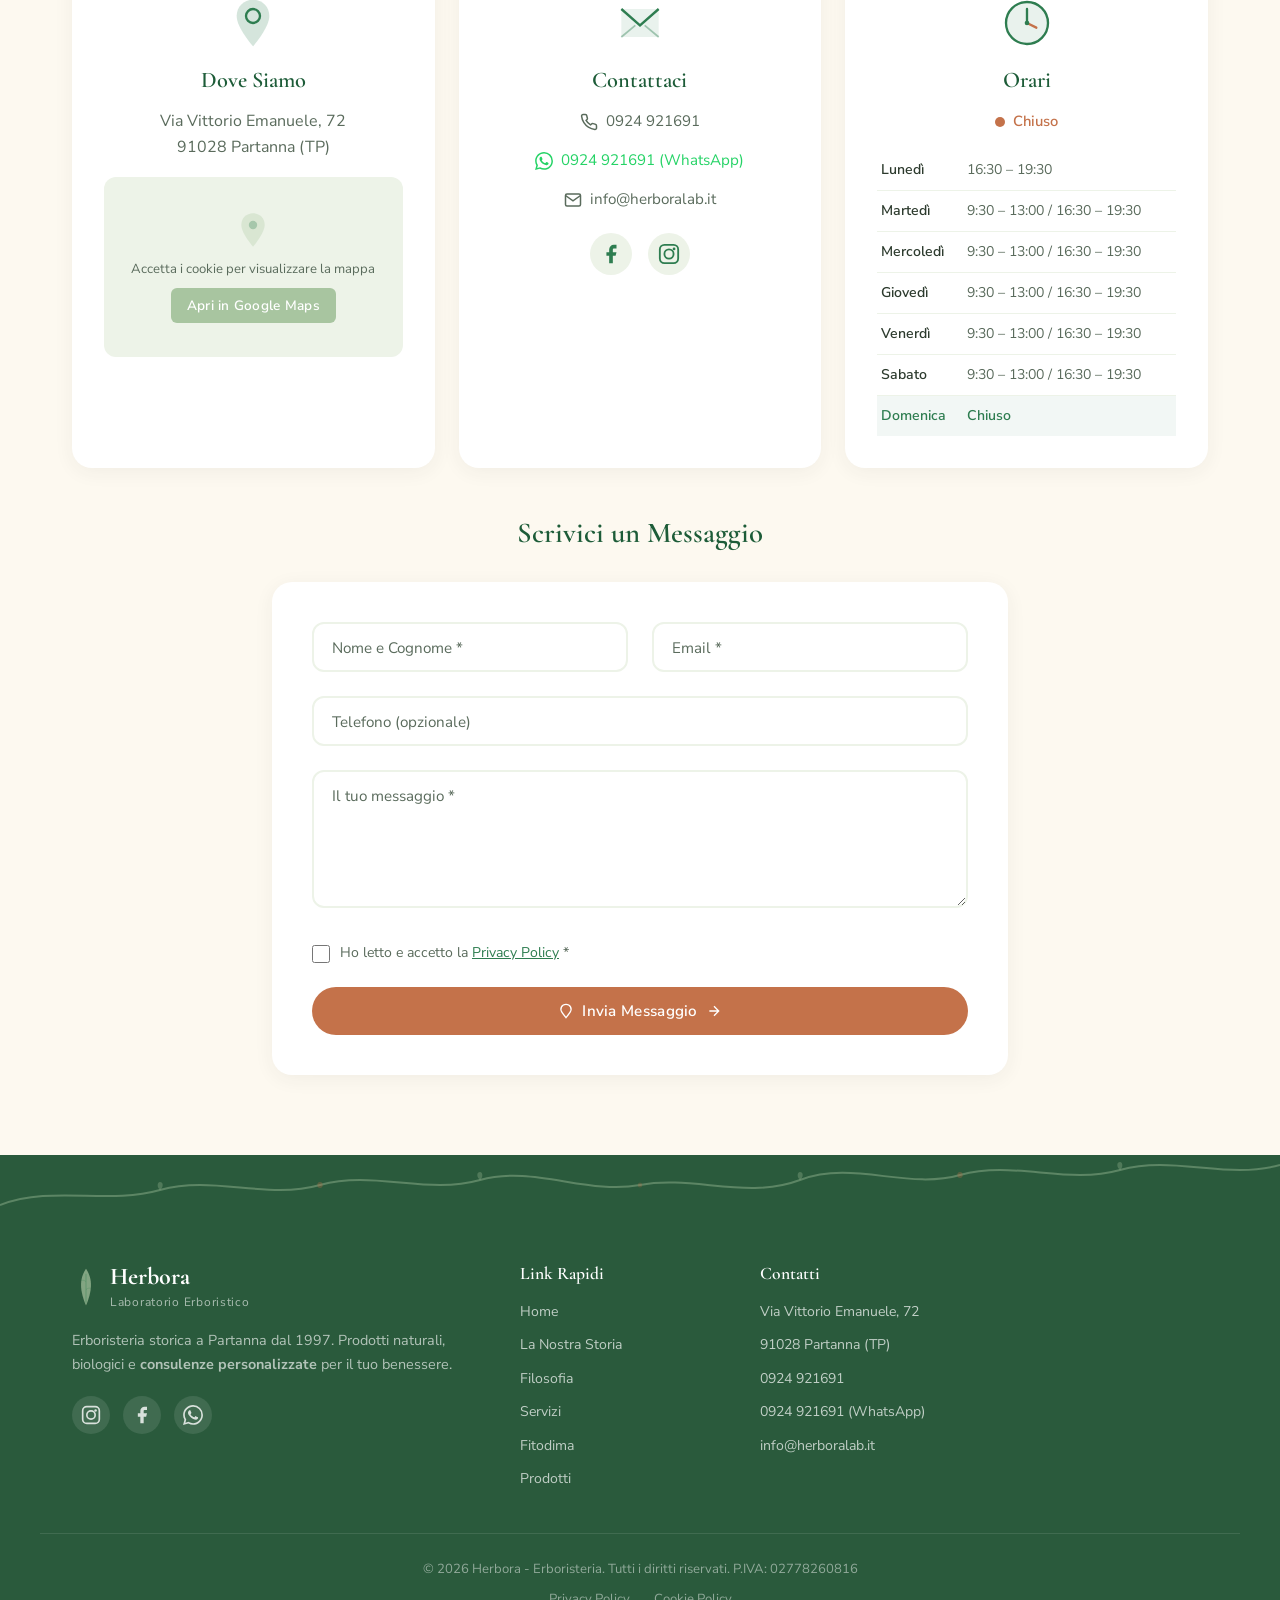
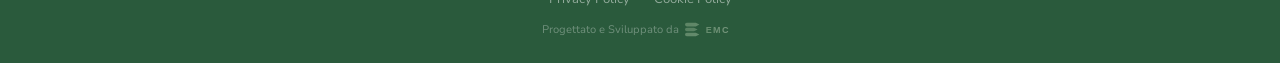
==== commit 0e09db45: "Aggiungi sezione Fitodima homepage e pagine prodotto Zerokalory/Depurkalory Nuova sezione "In Primo " ====
--- a/index.html
+++ b/index.html
@@ -116,6 +116,7 @@
             <div class="navbar-links" id="navbarLinks">
                 <a href="#storia" class="nav-link">La Nostra Storia</a>
                 <a href="#servizi" class="nav-link">Servizi</a>
+                <a href="#fitodima" class="nav-link">Fitodima</a>
                 <a href="#prodotti" class="nav-link">Prodotti</a>
                 <a href="#preparazioni" class="nav-link">Preparazioni</a>
                 <a href="#recensioni" class="nav-link">Recensioni</a>
@@ -163,6 +164,7 @@
             <a href="#storia" class="mobile-link">La nostra storia</a>
             <a href="#filosofia" class="mobile-link">Filosofia</a>
             <a href="#servizi" class="mobile-link">Servizi</a>
+            <a href="#fitodima" class="mobile-link">Fitodima</a>
             <a href="#prodotti" class="mobile-link">Prodotti</a>
             <a href="#preparazioni" class="mobile-link">Preparazioni</a>
             <a href="#recensioni" class="mobile-link">Recensioni</a>
@@ -537,7 +539,88 @@
         </div>
 
         <!-- Wave divider -->
-        <div class="wave-divider wave-divider-cream-dark">
+        <div class="wave-divider wave-divider-sage-light">
+            <svg viewBox="0 0 1440 120" preserveAspectRatio="none" xmlns="http://www.w3.org/2000/svg">
+                <path d="M0,60 C180,0 360,100 540,50 C720,0 900,80 1080,40 C1260,0 1380,60 1440,40 L1440,120 L0,120Z" fill="#EDF3E8"/>
+            </svg>
+        </div>
+    </section>
+
+    <!-- ========== FITODIMA - Linea a Marchio ========== -->
+    <section class="fitodima" id="fitodima">
+        <div class="section-container">
+            <span class="section-badge">
+                <svg width="14" height="14" viewBox="0 0 24 24" fill="none" stroke="currentColor" stroke-width="2"><path d="M12 2L9 7H2l5.5 4.5L5 22l7-5 7 5-2.5-10.5L22 7h-7z"/></svg>
+                In Primo Piano
+            </span>
+            <h2 class="section-title">Linea <span class="accent">Fitodima</span></h2>
+            <p class="section-subtitle">I nostri integratori a marchio proprio, formulati con ingredienti naturali per il tuo benessere quotidiano</p>
+        </div>
+
+        <div class="fitodima-grid">
+            <!-- Zerokalory -->
+            <div class="fitodima-card">
+                <div class="fitodima-card-image">
+                    <img src="images/prodottiamarchio/3.png" alt="Zerokalory - Integratore Brucia Grassi Fitodima" loading="lazy">
+                </div>
+                <div class="fitodima-card-body">
+                    <span class="fitodima-card-badge">Brucia Grassi</span>
+                    <h3>Zerokalory</h3>
+                    <p>Integratore alimentare in compresse a base di estratti vegetali che favorisce il metabolismo dei grassi e il controllo del peso corporeo.</p>
+                    <ul class="fitodima-card-highlights">
+                        <li>
+                            <svg width="16" height="16" viewBox="0 0 24 24" fill="none" stroke="currentColor" stroke-width="2"><path d="M20 6L9 17l-5-5"/></svg>
+                            30 compresse per confezione
+                        </li>
+                        <li>
+                            <svg width="16" height="16" viewBox="0 0 24 24" fill="none" stroke="currentColor" stroke-width="2"><path d="M20 6L9 17l-5-5"/></svg>
+                            100% base vegetale
+                        </li>
+                        <li>
+                            <svg width="16" height="16" viewBox="0 0 24 24" fill="none" stroke="currentColor" stroke-width="2"><path d="M20 6L9 17l-5-5"/></svg>
+                            Notificato al Ministero della Salute
+                        </li>
+                    </ul>
+                    <a href="zerokalory.html" class="btn btn-primary">
+                        Scopri di più
+                        <svg width="16" height="16" viewBox="0 0 24 24" fill="none" stroke="currentColor" stroke-width="2"><path d="M5 12h14M12 5l7 7-7 7"/></svg>
+                    </a>
+                </div>
+            </div>
+
+            <!-- Depurkalory -->
+            <div class="fitodima-card">
+                <div class="fitodima-card-image">
+                    <img src="images/prodottiamarchio/4.png" alt="Depurkalory - Integratore Depurativo Fitodima" loading="lazy">
+                </div>
+                <div class="fitodima-card-body">
+                    <span class="fitodima-card-badge">Depurativo</span>
+                    <h3>Depurkalory</h3>
+                    <p>Integratore alimentare liquido a base di estratti vegetali che favorisce la depurazione dell'organismo e il drenaggio dei liquidi.</p>
+                    <ul class="fitodima-card-highlights">
+                        <li>
+                            <svg width="16" height="16" viewBox="0 0 24 24" fill="none" stroke="currentColor" stroke-width="2"><path d="M20 6L9 17l-5-5"/></svg>
+                            Formato liquido
+                        </li>
+                        <li>
+                            <svg width="16" height="16" viewBox="0 0 24 24" fill="none" stroke="currentColor" stroke-width="2"><path d="M20 6L9 17l-5-5"/></svg>
+                            100% base vegetale
+                        </li>
+                        <li>
+                            <svg width="16" height="16" viewBox="0 0 24 24" fill="none" stroke="currentColor" stroke-width="2"><path d="M20 6L9 17l-5-5"/></svg>
+                            Notificato al Ministero della Salute
+                        </li>
+                    </ul>
+                    <a href="depurkalory.html" class="btn btn-primary">
+                        Scopri di più
+                        <svg width="16" height="16" viewBox="0 0 24 24" fill="none" stroke="currentColor" stroke-width="2"><path d="M5 12h14M12 5l7 7-7 7"/></svg>
+                    </a>
+                </div>
+            </div>
+        </div>
+
+        <!-- Wave divider verso Prodotti (cream-dark) -->
+        <div class="wave-divider">
             <svg viewBox="0 0 1440 120" preserveAspectRatio="none" xmlns="http://www.w3.org/2000/svg">
                 <path d="M0,60 C180,0 360,100 540,50 C720,0 900,80 1080,40 C1260,0 1380,60 1440,40 L1440,120 L0,120Z" fill="#F5EDD8"/>
             </svg>
@@ -1013,6 +1096,7 @@
                     <li><a href="#storia">La Nostra Storia</a></li>
                     <li><a href="#filosofia">Filosofia</a></li>
                     <li><a href="#servizi">Servizi</a></li>
+                    <li><a href="#fitodima">Fitodima</a></li>
                     <li><a href="#prodotti">Prodotti</a></li>
                 </ul>
             </div>
--- a/css/style.css
+++ b/css/style.css
@@ -645,8 +645,8 @@
 
 .hero-experience-card {
     position: absolute;
-    bottom: -10px;
-    left: -30px;
+    bottom: 30px;
+    right: 30px;
     background: #fff;
     padding: 16px 22px;
     border-radius: 16px;
@@ -956,6 +956,343 @@
     font-size: 0.88rem;
     color: var(--text-medium);
     line-height: 1.7;
+}
+
+/* ===== FITODIMA (Homepage) ===== */
+.fitodima {
+    position: relative;
+    padding: 6rem 0 8rem;
+    background: var(--sage-light);
+}
+
+.fitodima-grid {
+    max-width: var(--container-max);
+    margin: 0 auto;
+    padding: 0 2rem;
+    display: grid;
+    grid-template-columns: repeat(2, 1fr);
+    gap: 2rem;
+}
+
+.fitodima-card {
+    background: #fff;
+    border-radius: 20px;
+    overflow: hidden;
+    transition: transform 0.3s ease, box-shadow 0.3s ease;
+    border: 2px solid transparent;
+}
+
+.fitodima-card:hover {
+    transform: translateY(-4px);
+    box-shadow: 0 16px 40px rgba(45, 59, 46, 0.12);
+    border-color: var(--sage);
+}
+
+.fitodima-card-image {
+    background: var(--cream);
+    height: 280px;
+    display: flex;
+    align-items: center;
+    justify-content: center;
+    overflow: hidden;
+}
+
+.fitodima-card-image img {
+    width: 100%;
+    height: 100%;
+    object-fit: cover;
+}
+
+.fitodima-card-body {
+    padding: 1.5rem 2rem 2rem;
+}
+
+.fitodima-card-badge {
+    display: inline-block;
+    padding: 4px 14px;
+    background: var(--terracotta);
+    color: #fff;
+    font-size: 0.78rem;
+    font-weight: 600;
+    border-radius: 50px;
+    letter-spacing: 0.04em;
+    margin-bottom: 0.8rem;
+}
+
+.fitodima-card h3 {
+    font-size: 1.5rem;
+    margin-bottom: 0.6rem;
+}
+
+.fitodima-card p {
+    font-size: 0.92rem;
+    color: var(--text-medium);
+    line-height: 1.7;
+    margin-bottom: 1.2rem;
+}
+
+.fitodima-card-highlights {
+    display: flex;
+    flex-direction: column;
+    gap: 0.5rem;
+    margin-bottom: 1.5rem;
+}
+
+.fitodima-card-highlights li {
+    display: flex;
+    align-items: center;
+    gap: 8px;
+    font-size: 0.88rem;
+    color: var(--text-medium);
+}
+
+.fitodima-card-highlights li svg {
+    flex-shrink: 0;
+    color: var(--herbora-green);
+}
+
+/* ===== PRODUCT PAGE ===== */
+.product-hero {
+    position: relative;
+    padding: calc(var(--nav-height) + 3rem) 2rem 5rem;
+    background: var(--sage-light);
+}
+
+.product-hero-container {
+    max-width: var(--container-max);
+    margin: 0 auto;
+    display: grid;
+    grid-template-columns: 45% 55%;
+    gap: 3rem;
+    align-items: center;
+}
+
+.product-hero-image {
+    background: #fff;
+    border-radius: 20px;
+    padding: 2rem;
+    box-shadow: 0 8px 30px rgba(45, 59, 46, 0.08);
+    display: flex;
+    align-items: center;
+    justify-content: center;
+}
+
+.product-hero-image img {
+    width: 100%;
+    max-height: 420px;
+    object-fit: contain;
+    border-radius: 12px;
+}
+
+.product-hero-badges {
+    display: flex;
+    gap: 0.6rem;
+    margin-bottom: 1rem;
+}
+
+.product-badge-line {
+    display: inline-block;
+    padding: 4px 14px;
+    background: rgba(46, 125, 80, 0.1);
+    color: var(--herbora-green);
+    font-size: 0.8rem;
+    font-weight: 600;
+    border-radius: 50px;
+}
+
+.product-badge-type {
+    display: inline-block;
+    padding: 4px 14px;
+    background: var(--terracotta);
+    color: #fff;
+    font-size: 0.8rem;
+    font-weight: 600;
+    border-radius: 50px;
+}
+
+.product-hero-content h1 {
+    font-size: clamp(2rem, 5vw, 3rem);
+    margin-bottom: 1rem;
+}
+
+.product-hero-content > p {
+    font-size: 1.05rem;
+    color: var(--text-medium);
+    line-height: 1.8;
+    margin-bottom: 2rem;
+    max-width: 540px;
+}
+
+.product-hero-ctas {
+    display: flex;
+    flex-wrap: wrap;
+    gap: 1rem;
+}
+
+.product-ingredients {
+    padding: 5rem 0;
+    background: var(--cream);
+}
+
+.product-ingredients-grid {
+    max-width: var(--container-max);
+    margin: 0 auto;
+    padding: 0 2rem;
+    display: grid;
+    grid-template-columns: repeat(3, 1fr);
+    gap: 1.5rem;
+}
+
+.ingredient-card {
+    background: #fff;
+    border-radius: 16px;
+    padding: 2rem 1.5rem;
+    text-align: center;
+    transition: transform 0.3s ease, box-shadow 0.3s ease, border-color 0.3s ease;
+    border: 2px solid transparent;
+}
+
+.ingredient-card:hover {
+    transform: translateY(-4px);
+    box-shadow: 0 10px 30px rgba(45, 59, 46, 0.08);
+    border-color: var(--sage);
+}
+
+.ingredient-icon {
+    width: 56px;
+    height: 56px;
+    margin: 0 auto 1rem;
+    background: var(--sage-light);
+    border-radius: 50%;
+    display: flex;
+    align-items: center;
+    justify-content: center;
+}
+
+.ingredient-icon svg {
+    width: 28px;
+    height: 28px;
+    color: var(--herbora-green);
+}
+
+.ingredient-card h3 {
+    font-size: 1.1rem;
+    margin-bottom: 0.5rem;
+}
+
+.ingredient-card p {
+    font-size: 0.85rem;
+    color: var(--text-medium);
+    line-height: 1.7;
+}
+
+.product-infographic {
+    padding: 5rem 0;
+    background: var(--sage-light);
+}
+
+.product-infographic-container {
+    max-width: var(--container-max);
+    margin: 0 auto;
+    padding: 0 2rem;
+    display: grid;
+    grid-template-columns: 55% 45%;
+    gap: 2rem;
+    align-items: center;
+}
+
+.product-infographic-image {
+    border-radius: 20px;
+    overflow: hidden;
+    box-shadow: 0 8px 30px rgba(45, 59, 46, 0.08);
+}
+
+.product-infographic-image img {
+    width: 100%;
+    height: auto;
+    display: block;
+}
+
+.product-usage-card {
+    background: #fff;
+    border-radius: 20px;
+    padding: 2.5rem 2rem;
+}
+
+.product-usage-card h3 {
+    font-size: 1.4rem;
+    margin-bottom: 1.2rem;
+}
+
+.product-usage-list {
+    display: flex;
+    flex-direction: column;
+    gap: 0.8rem;
+    margin-bottom: 1.5rem;
+}
+
+.product-usage-list li {
+    display: flex;
+    align-items: flex-start;
+    gap: 10px;
+    font-size: 0.92rem;
+    color: var(--text-medium);
+    line-height: 1.6;
+}
+
+.product-usage-list li svg {
+    flex-shrink: 0;
+    margin-top: 3px;
+    color: var(--terracotta);
+}
+
+.product-disclaimer {
+    font-size: 0.8rem;
+    color: var(--text-medium);
+    opacity: 0.7;
+    line-height: 1.5;
+    font-style: italic;
+}
+
+.product-target {
+    padding: 5rem 0;
+    background: var(--cream);
+}
+
+.product-target-card {
+    max-width: 800px;
+    margin: 0 auto;
+    background: #fff;
+    border-radius: 20px;
+    padding: 3rem;
+    text-align: center;
+}
+
+.product-target-card h3 {
+    font-size: 1.4rem;
+    margin-bottom: 1rem;
+}
+
+.product-target-card p {
+    font-size: 0.95rem;
+    color: var(--text-medium);
+    line-height: 1.8;
+    margin-bottom: 1.5rem;
+}
+
+.product-back-link {
+    display: inline-flex;
+    align-items: center;
+    gap: 6px;
+    color: var(--herbora-green);
+    font-weight: 600;
+    font-size: 0.92rem;
+    margin-bottom: 1.5rem;
+    transition: color 0.3s ease;
+}
+
+.product-back-link:hover {
+    color: var(--terracotta);
 }
 
 /* ===== PRODOTTI / CAROUSEL ===== */
@@ -2054,9 +2391,8 @@
     }
 
     .hero-experience-card {
-        left: auto;
+        bottom: -10px;
         right: -20px;
-        bottom: -10px;
     }
 
     .filosofia-container {
@@ -2093,6 +2429,40 @@
         grid-template-columns: 1fr;
     }
 
+    .fitodima-grid {
+        grid-template-columns: 1fr;
+        max-width: 500px;
+        margin-left: auto;
+        margin-right: auto;
+    }
+
+    .product-hero-container {
+        grid-template-columns: 1fr;
+        text-align: center;
+    }
+
+    .product-hero-image {
+        max-width: 400px;
+        margin: 0 auto;
+    }
+
+    .product-hero-content > p {
+        margin-left: auto;
+        margin-right: auto;
+    }
+
+    .product-hero-ctas {
+        justify-content: center;
+    }
+
+    .product-ingredients-grid {
+        grid-template-columns: repeat(2, 1fr);
+    }
+
+    .product-infographic-container {
+        grid-template-columns: 1fr;
+    }
+
     .footer-container {
         grid-template-columns: 1fr 1fr;
         gap: 2rem;
@@ -2185,6 +2555,22 @@
         grid-template-columns: 1fr;
     }
 
+    .fitodima-card-image {
+        height: 220px;
+    }
+
+    .product-hero-badges {
+        justify-content: center;
+    }
+
+    .product-ingredients-grid {
+        grid-template-columns: 1fr;
+    }
+
+    .product-target-card {
+        padding: 2rem 1.5rem;
+    }
+
     .carousel-card {
         flex: 0 0 220px;
     }
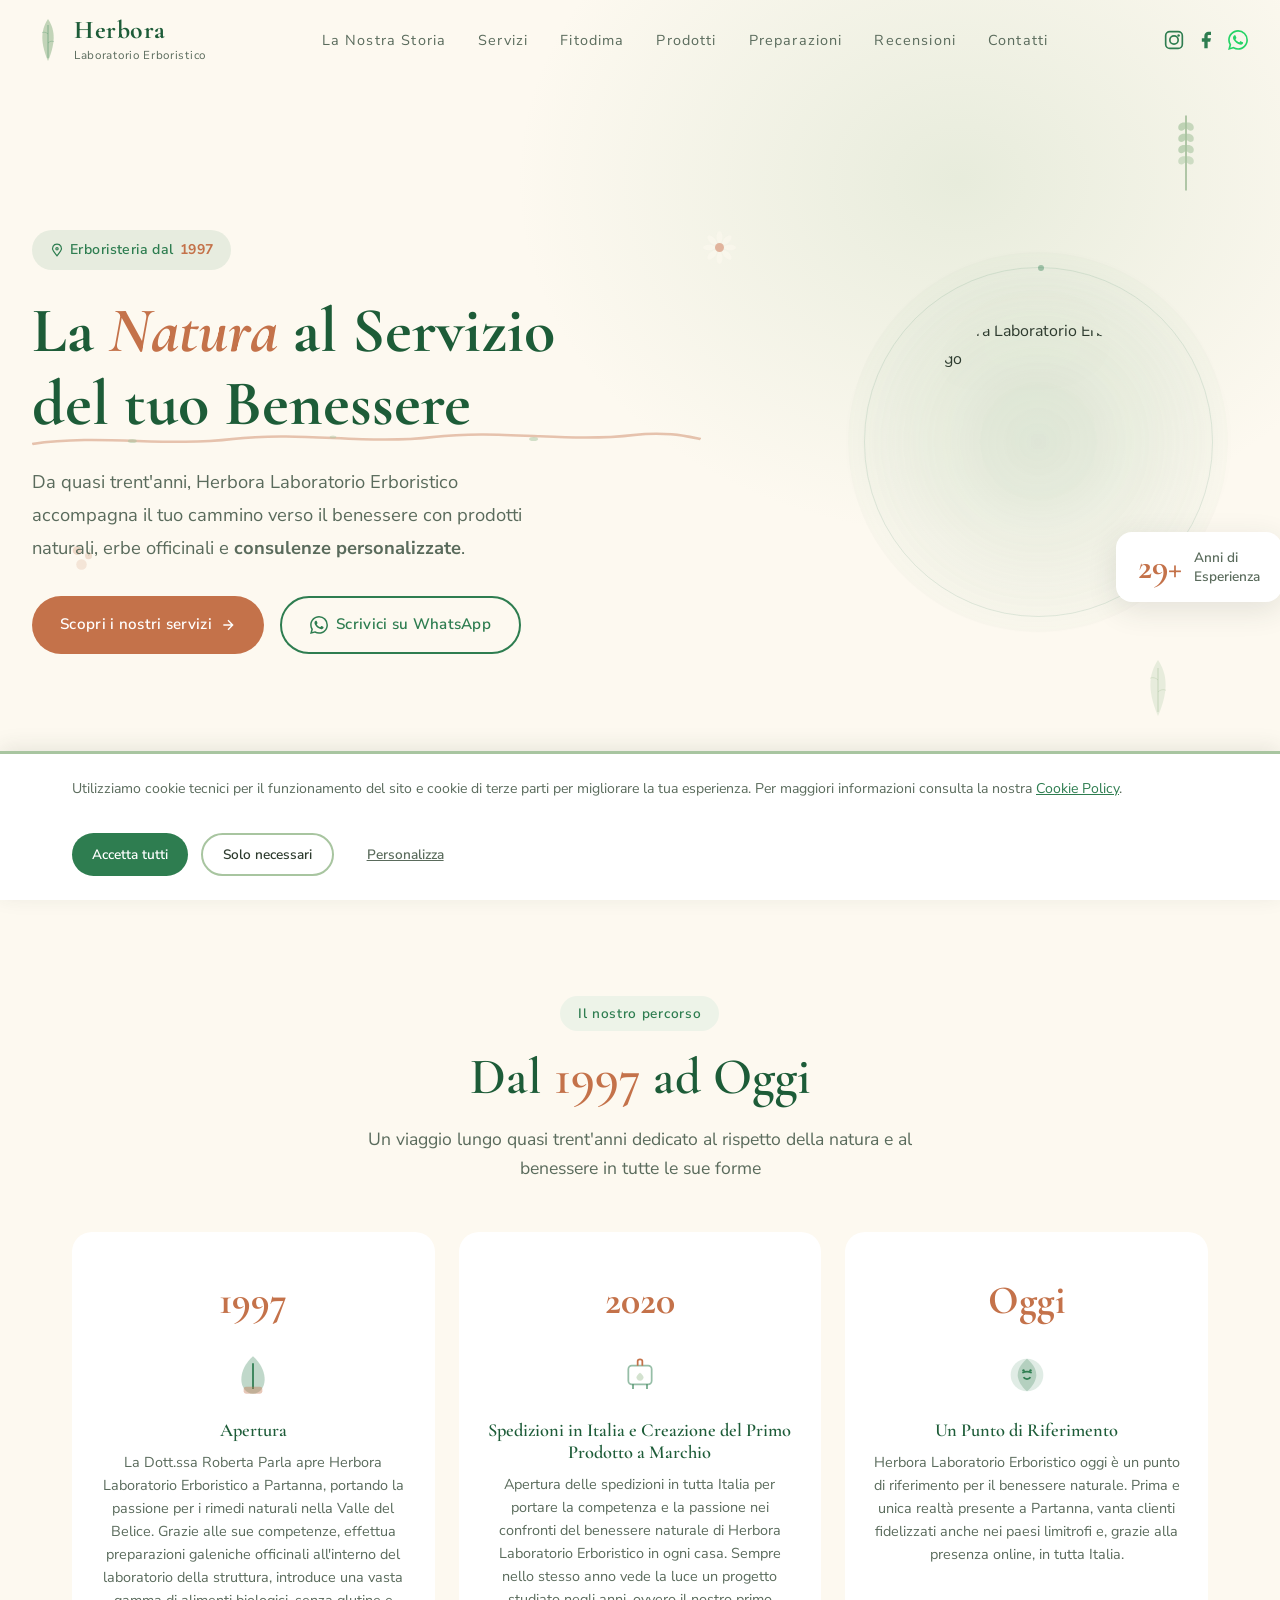
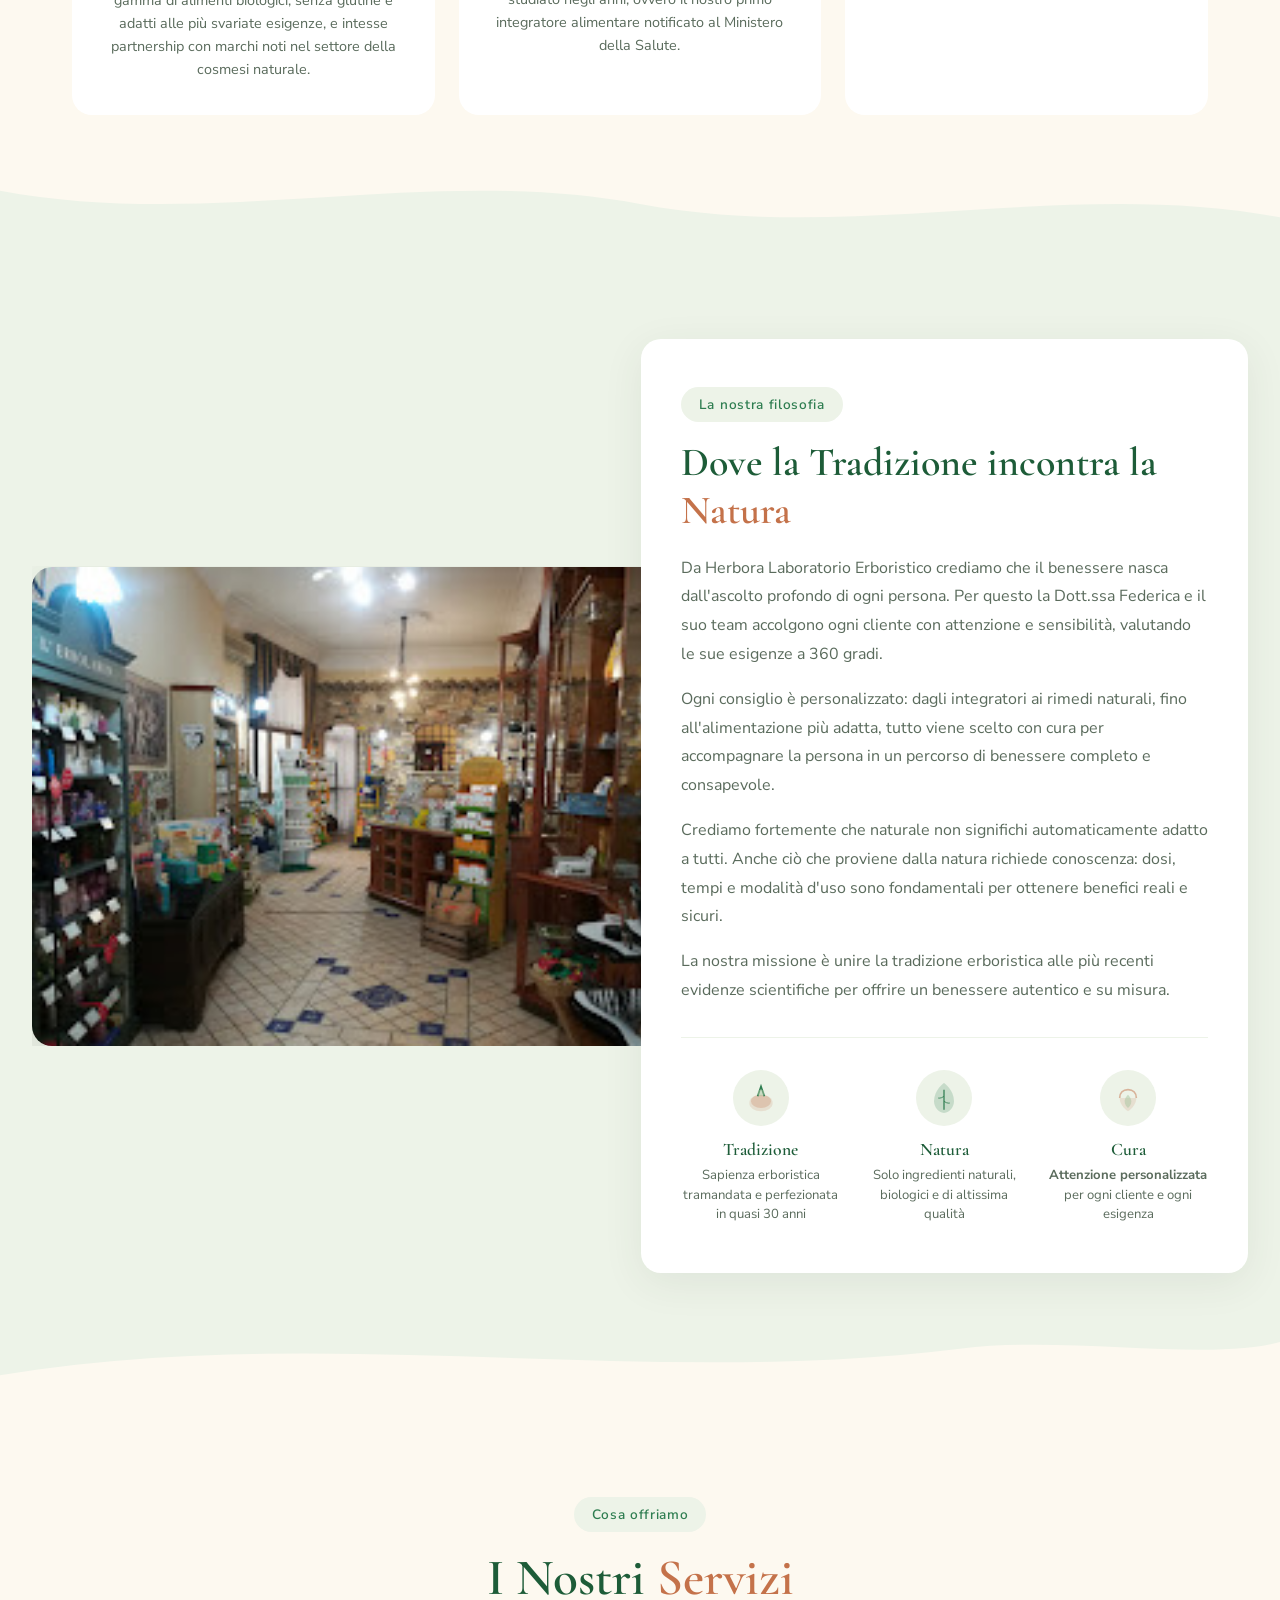
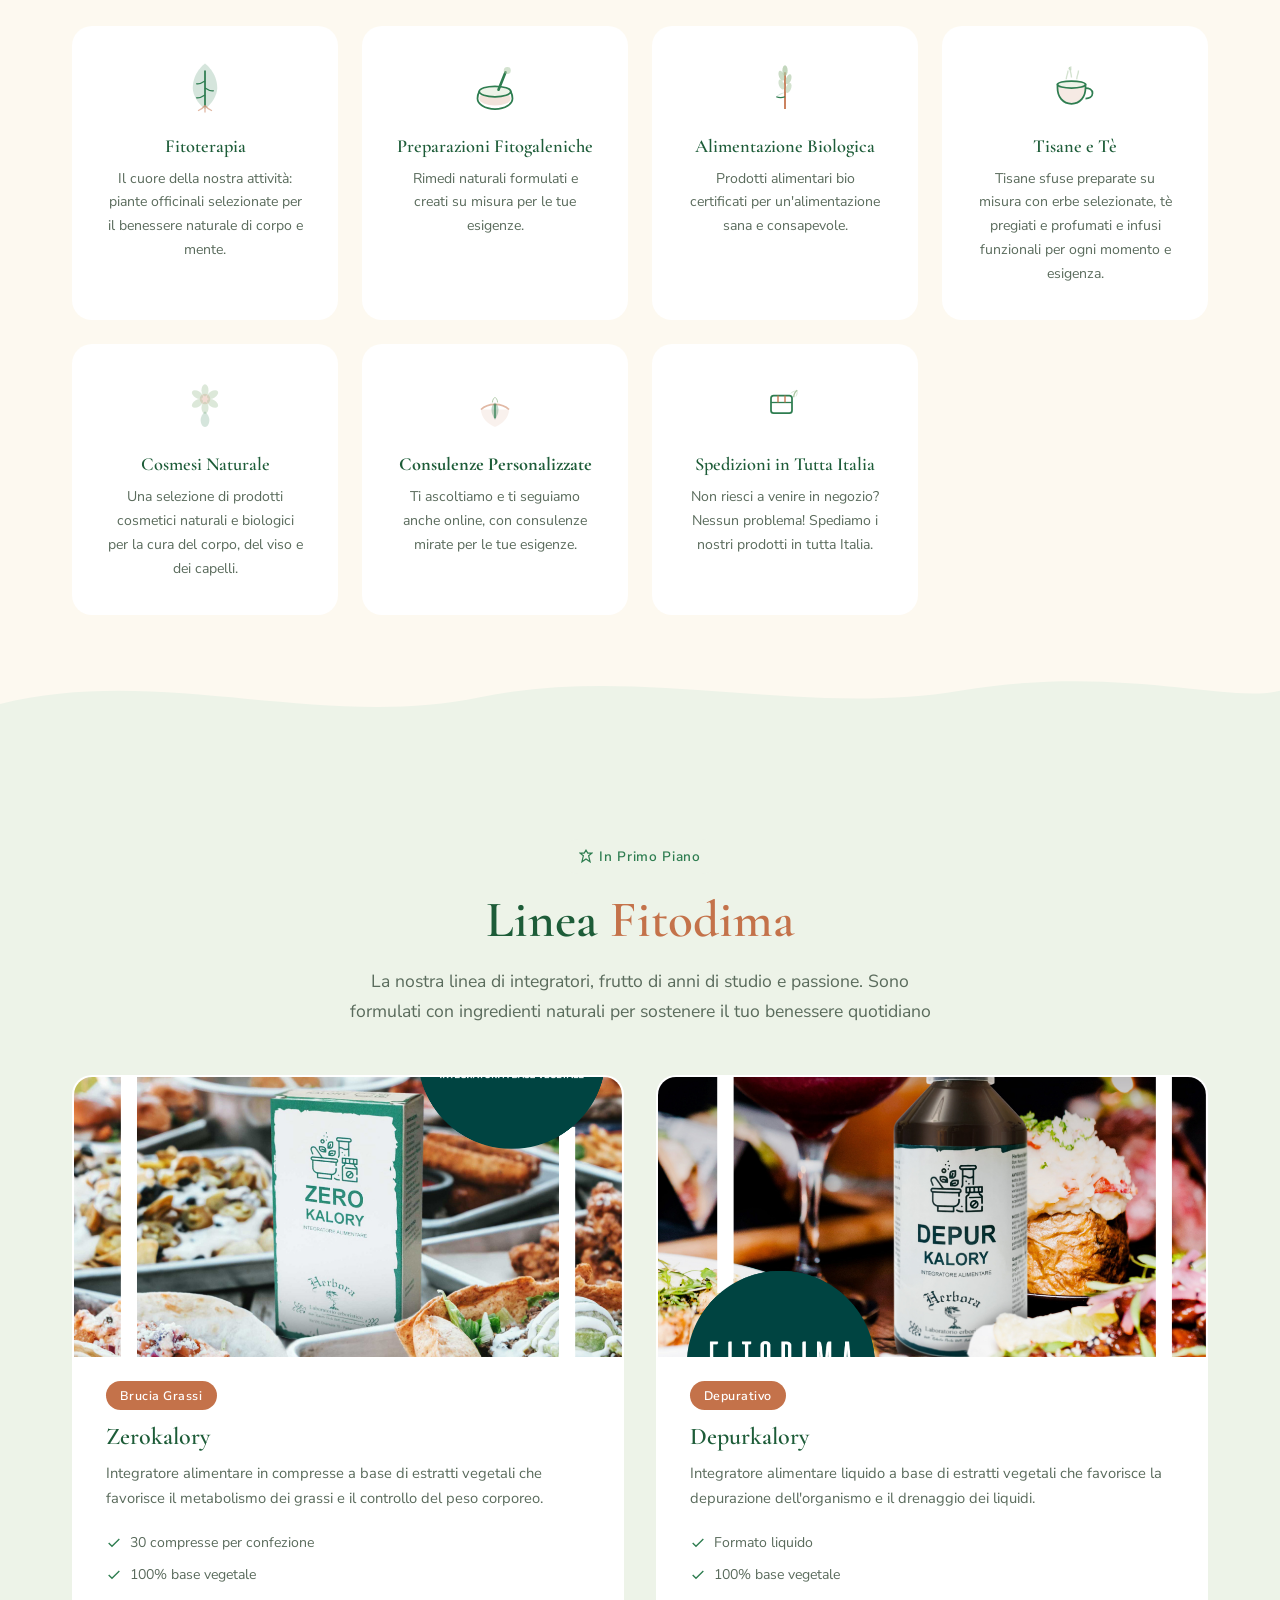
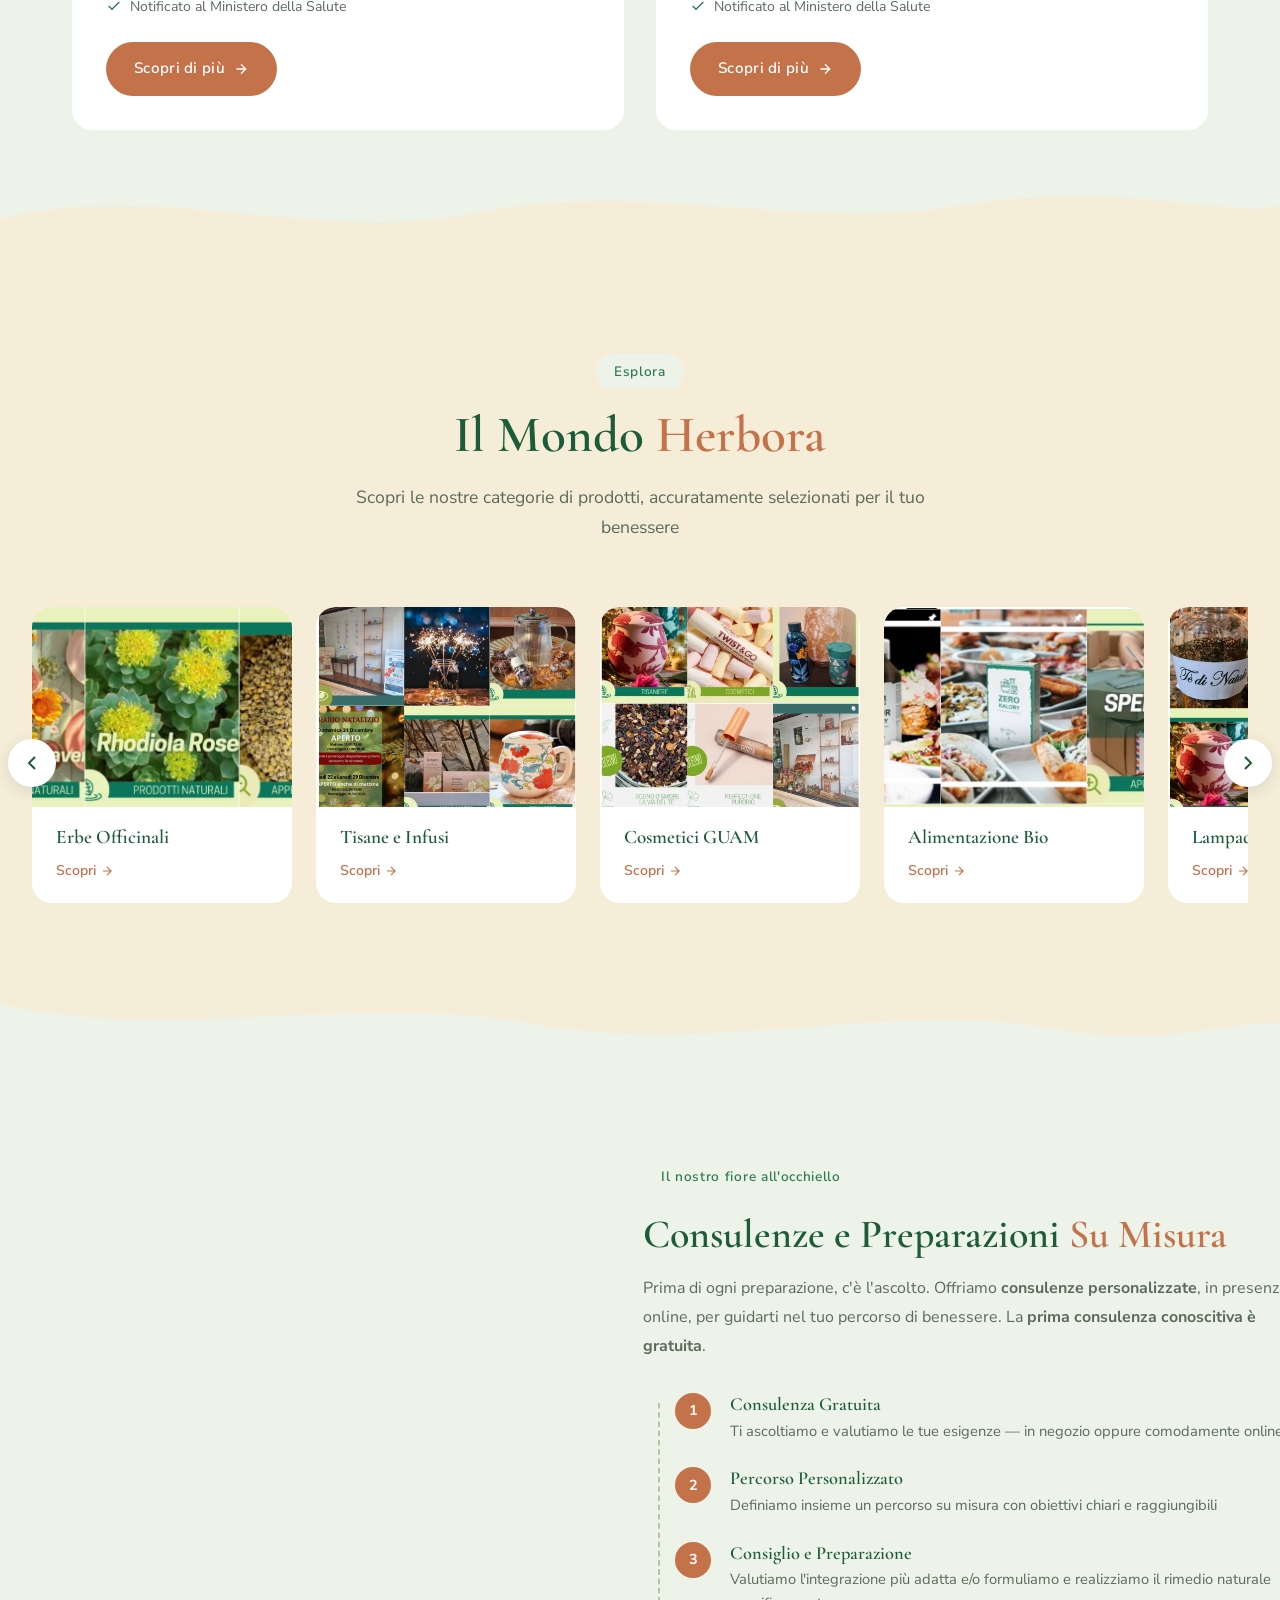
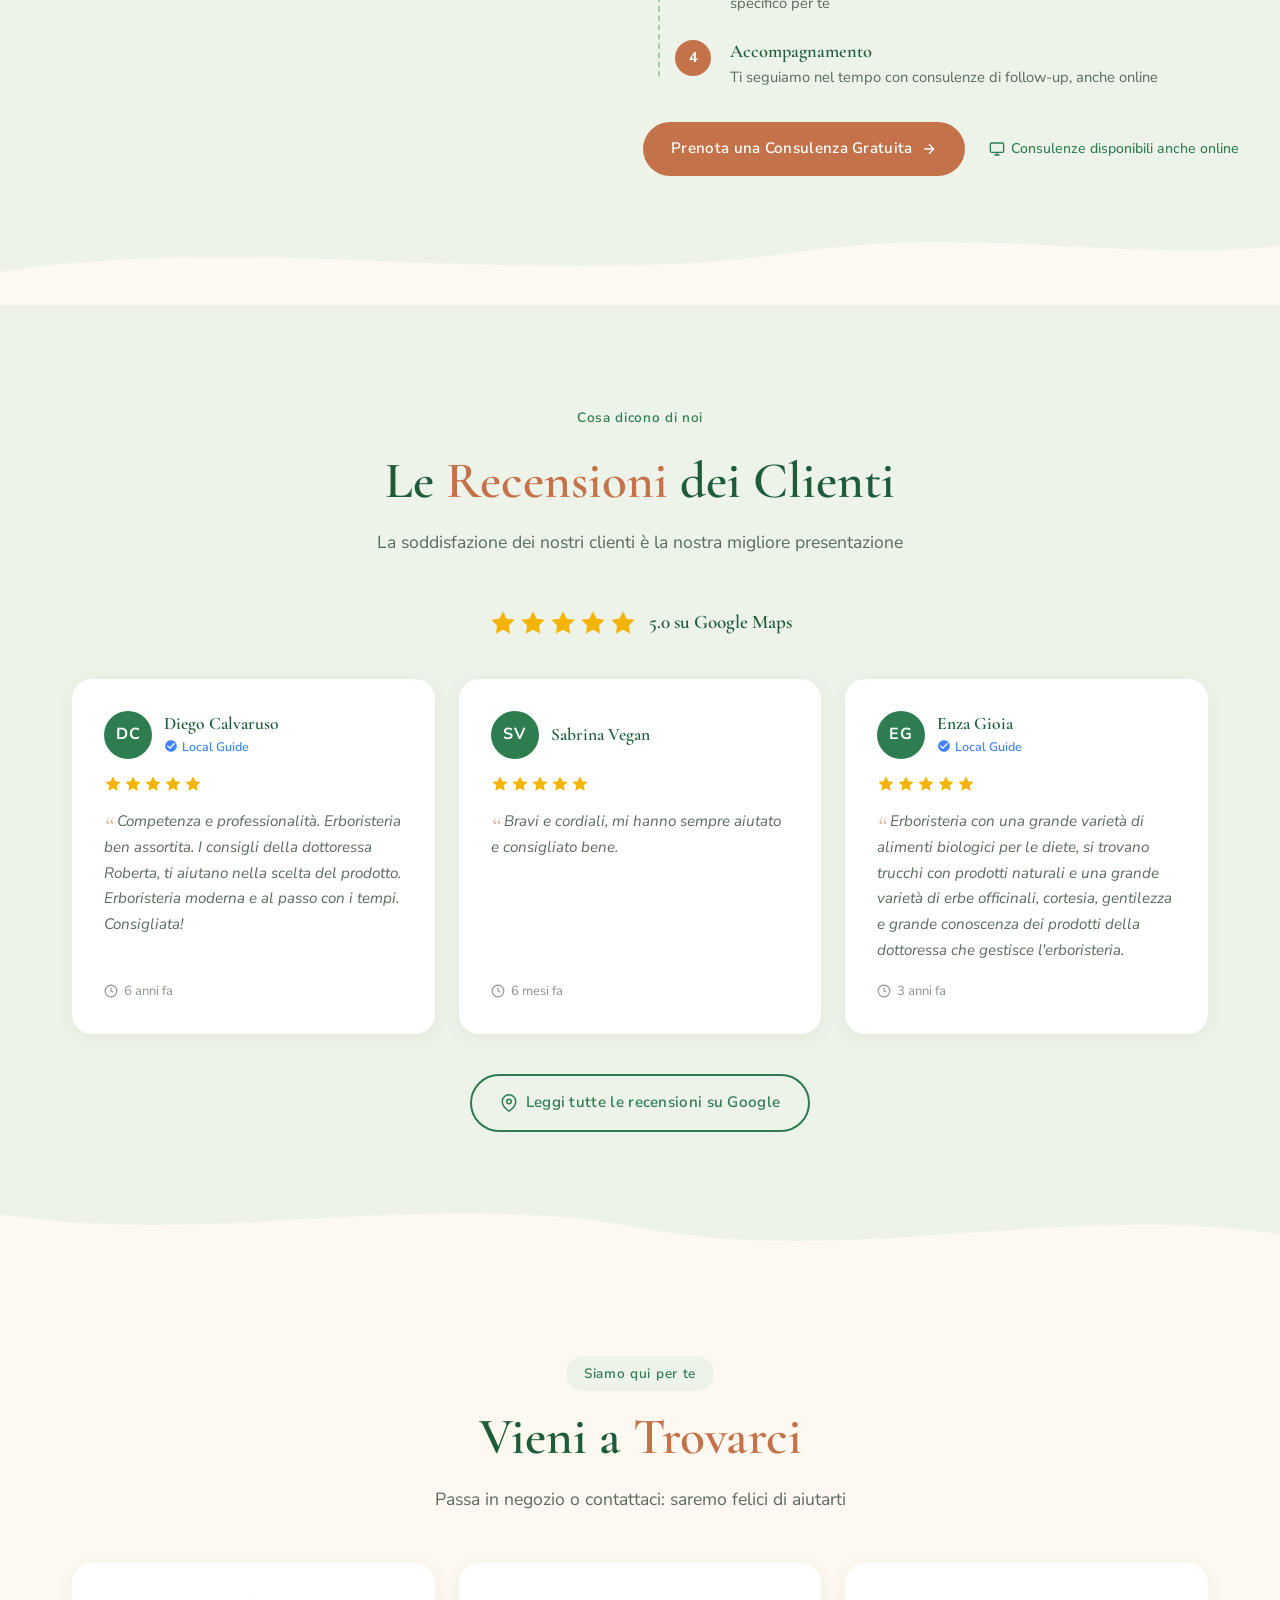
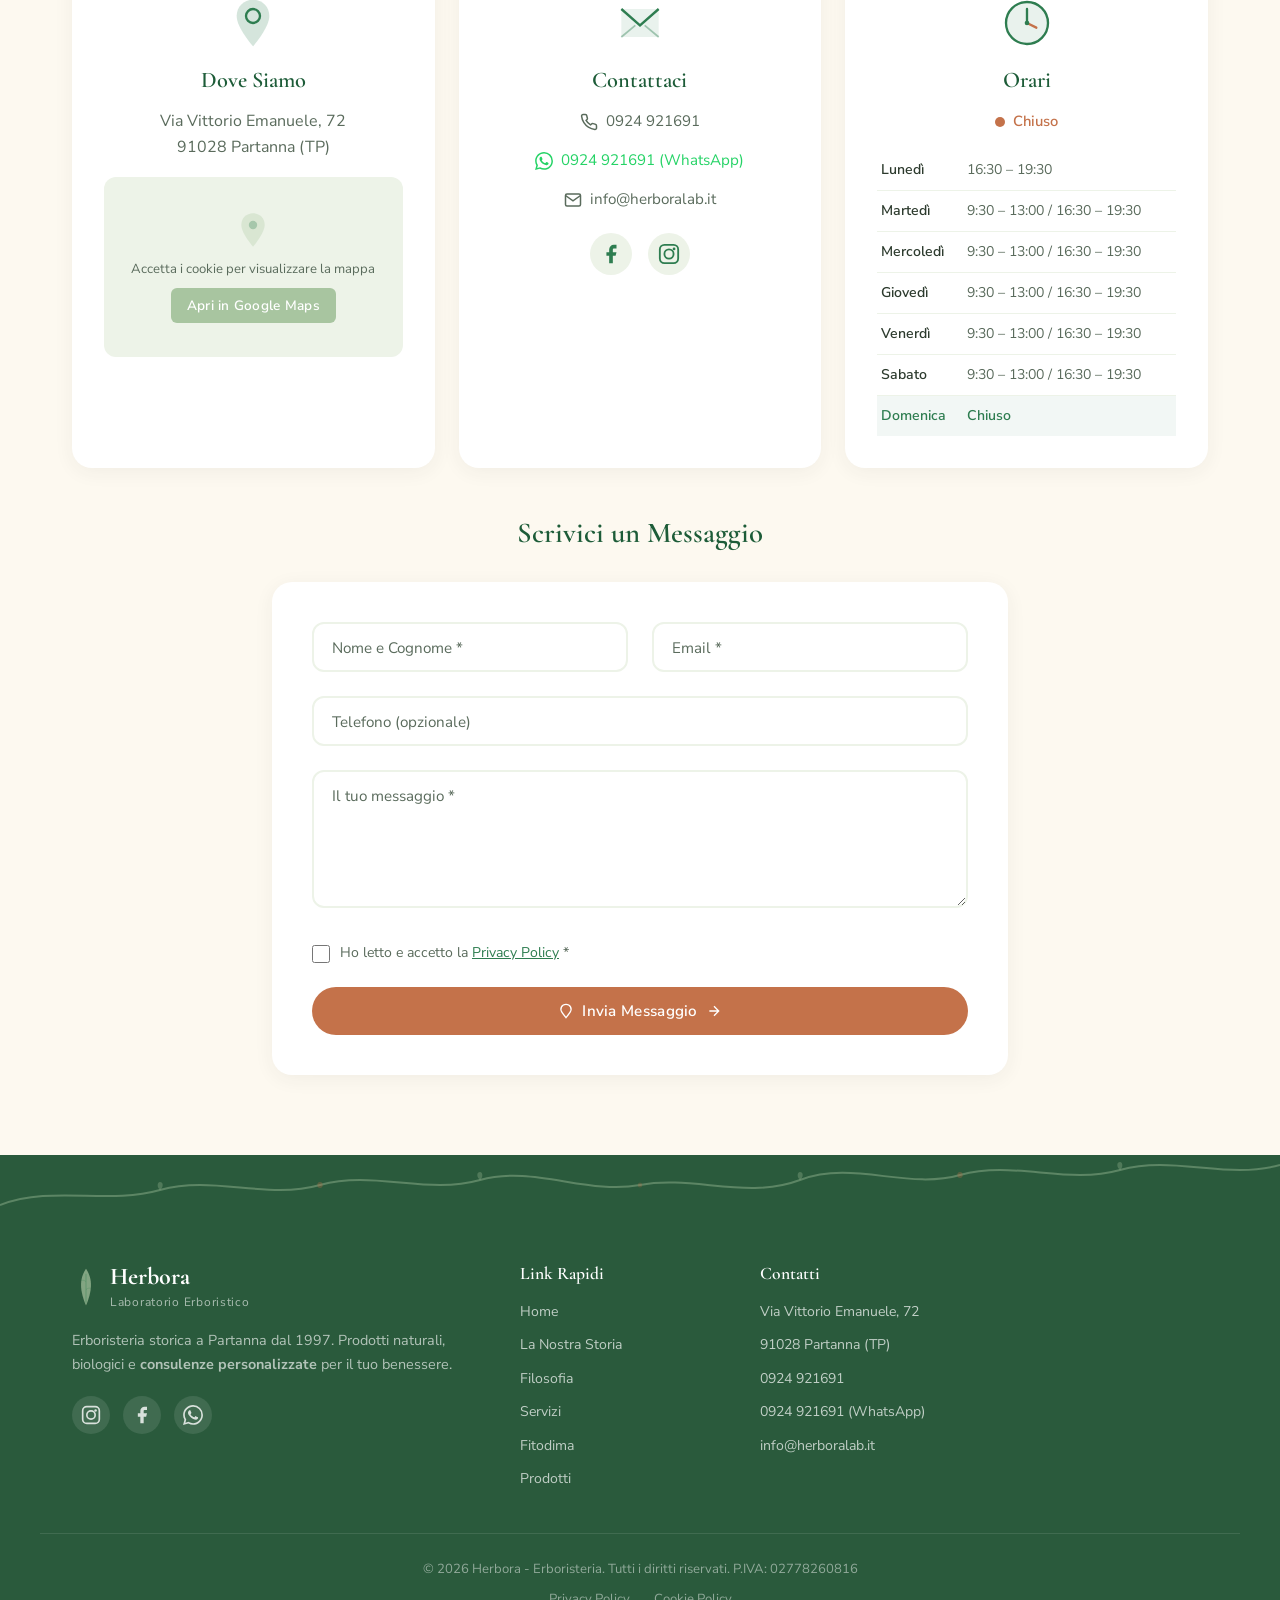
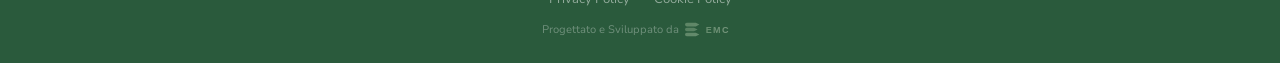
==== commit 35875cc8: "Aggiorna contenuti Fitodima: descrizioni ingredienti Zerokalory, posologia, CTA WhatsApp Co-Authored" ====
--- a/index.html
+++ b/index.html
@@ -554,7 +554,7 @@
                 In Primo Piano
             </span>
             <h2 class="section-title">Linea <span class="accent">Fitodima</span></h2>
-            <p class="section-subtitle">I nostri integratori a marchio proprio, formulati con ingredienti naturali per il tuo benessere quotidiano</p>
+            <p class="section-subtitle">La nostra linea di integratori, frutto di anni di studio e passione. Sono formulati con ingredienti naturali per sostenere il tuo benessere quotidiano</p>
         </div>
 
         <div class="fitodima-grid">
@@ -778,7 +778,7 @@
                 </div>
 
                 <div class="preparazioni-ctas">
-                    <a href="#contatti" class="btn btn-primary">
+                    <a href="https://wa.me/390924921691" class="btn btn-primary">
                         Prenota una Consulenza Gratuita
                         <svg width="16" height="16" viewBox="0 0 24 24" fill="none" stroke="currentColor" stroke-width="2"><path d="M5 12h14M12 5l7 7-7 7"/></svg>
                     </a>
